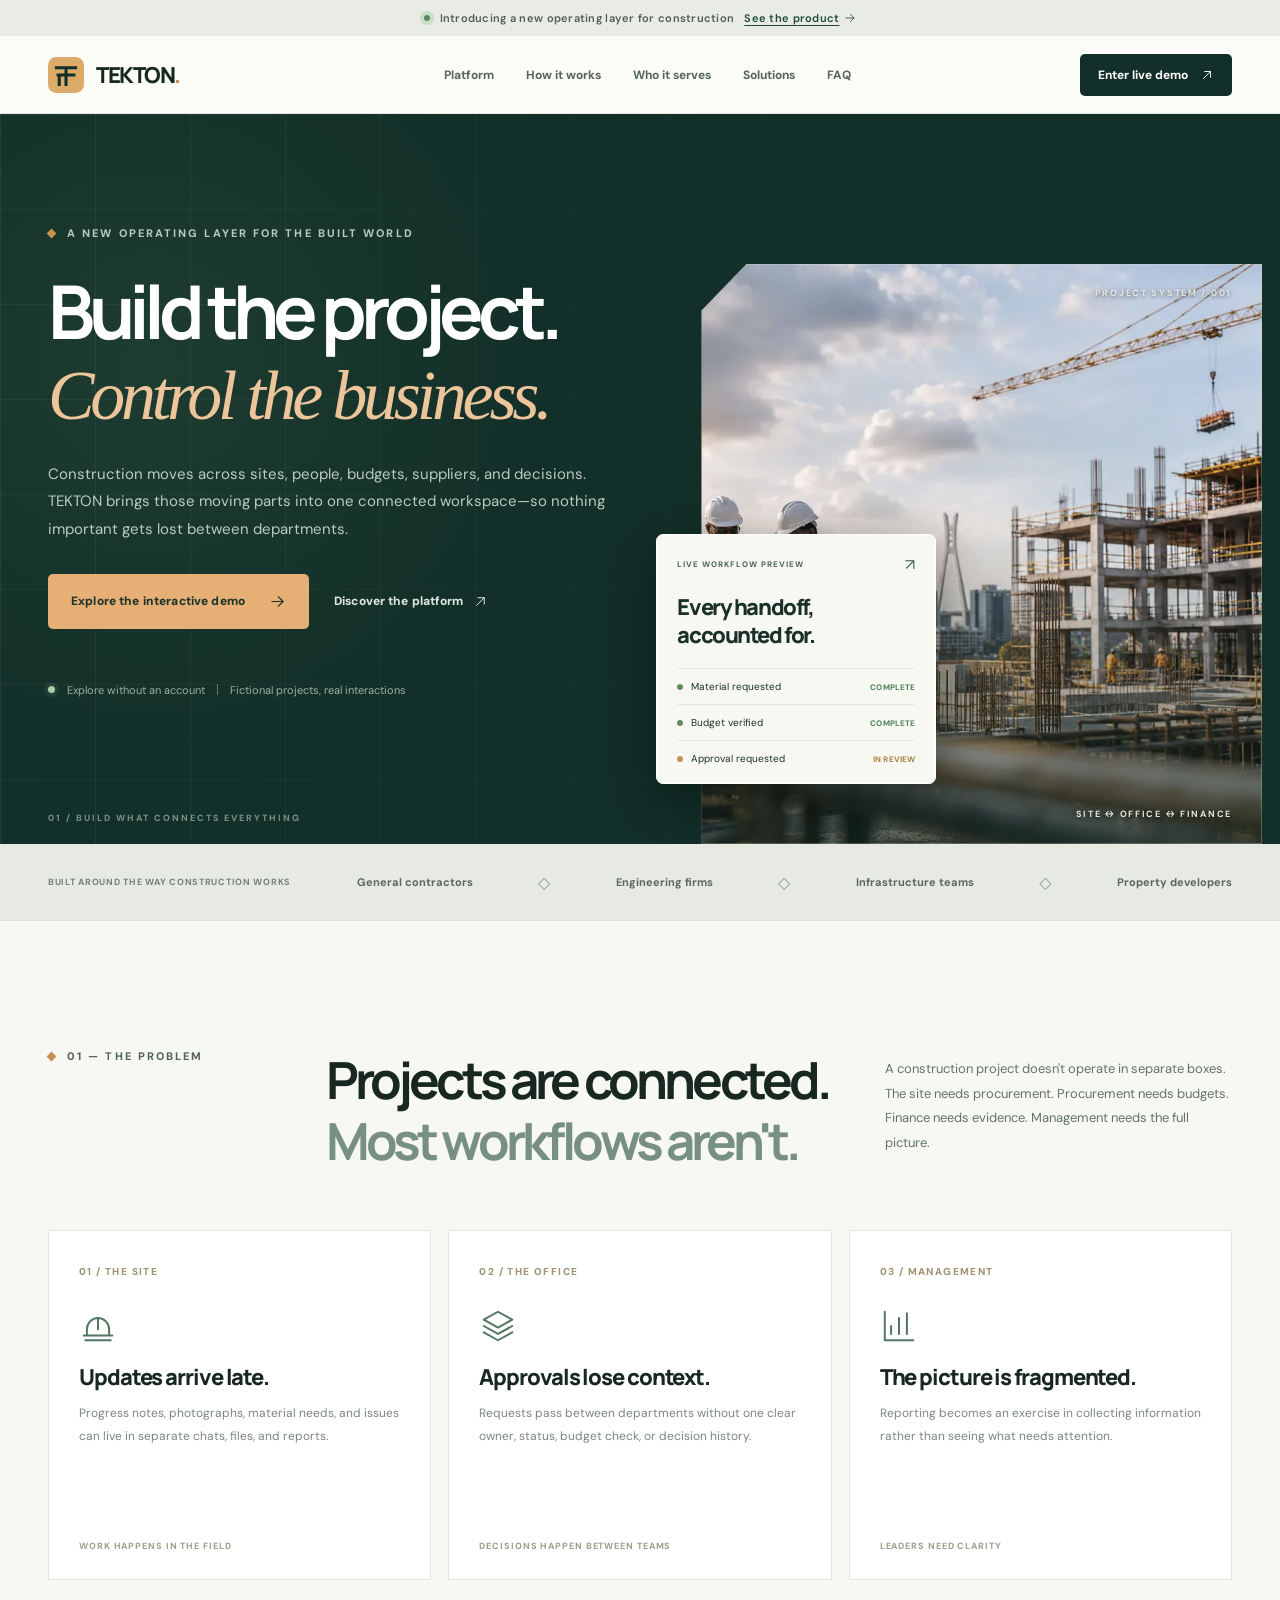
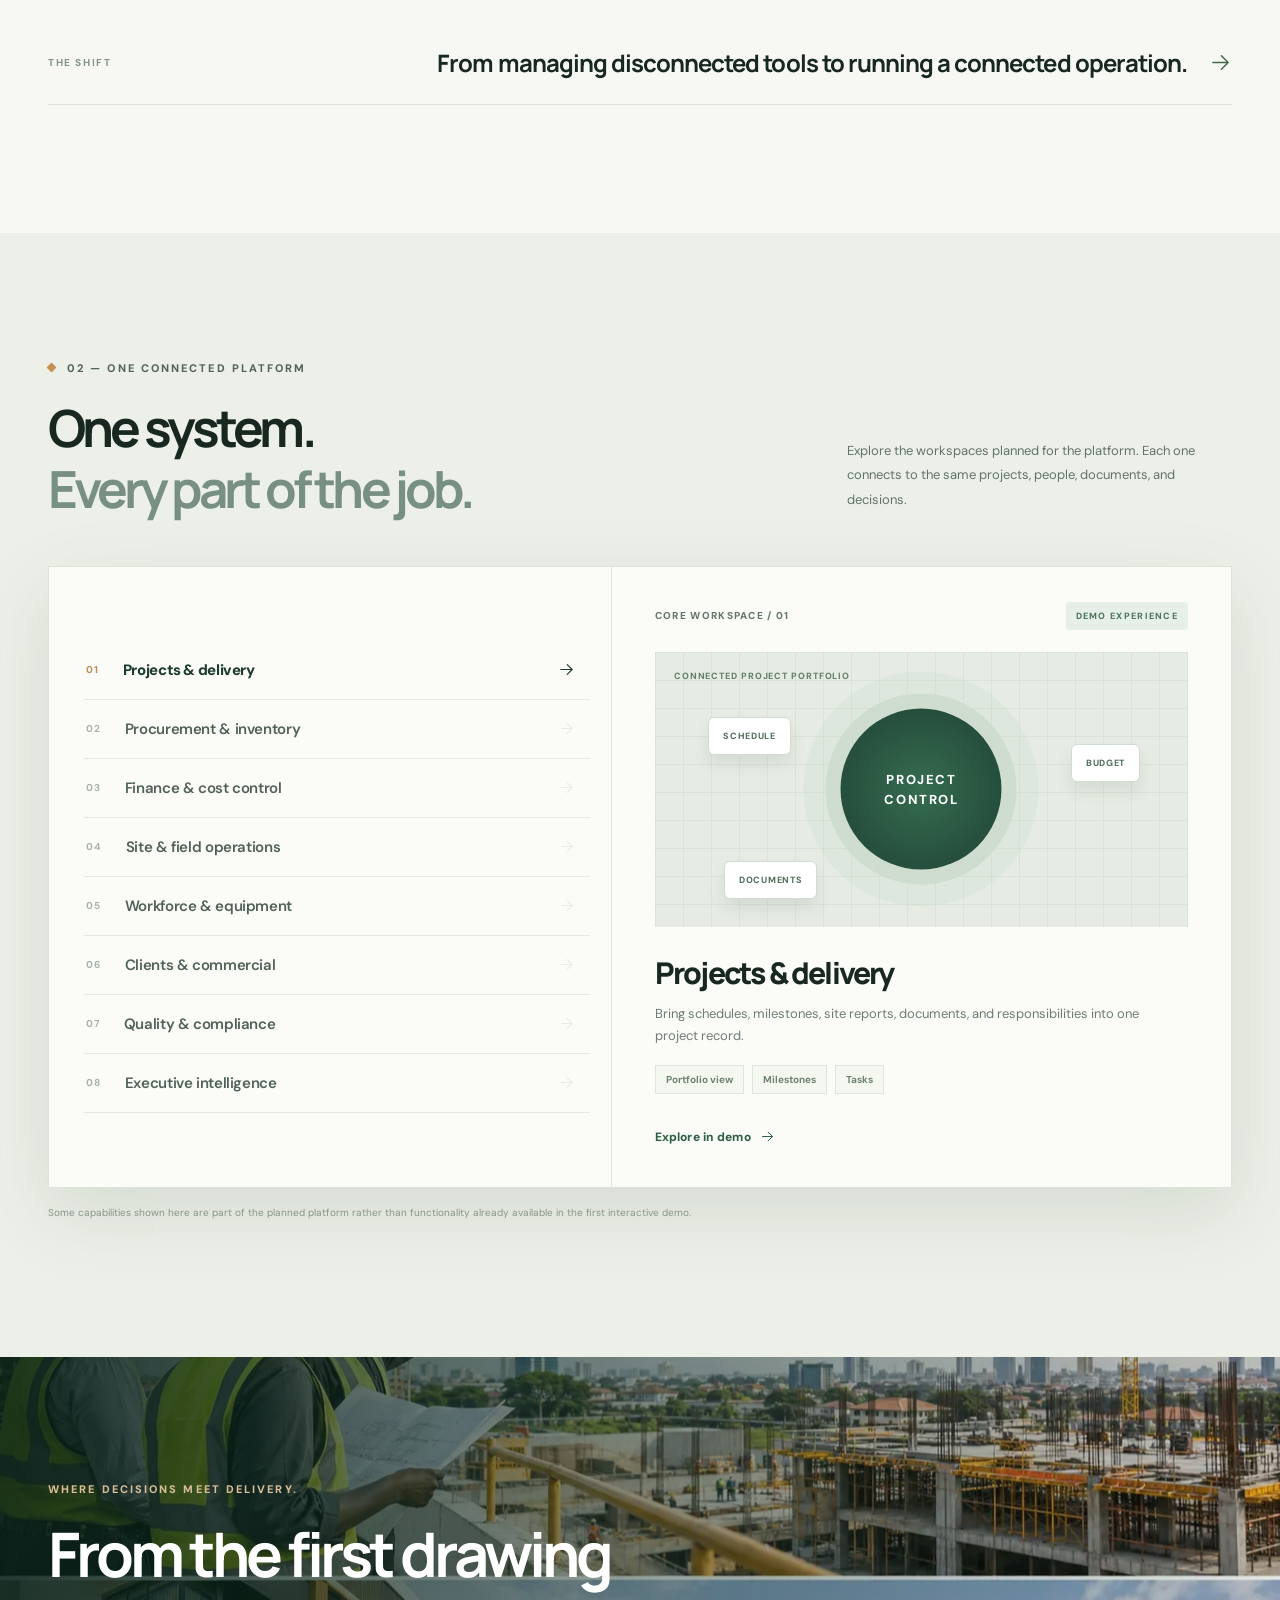
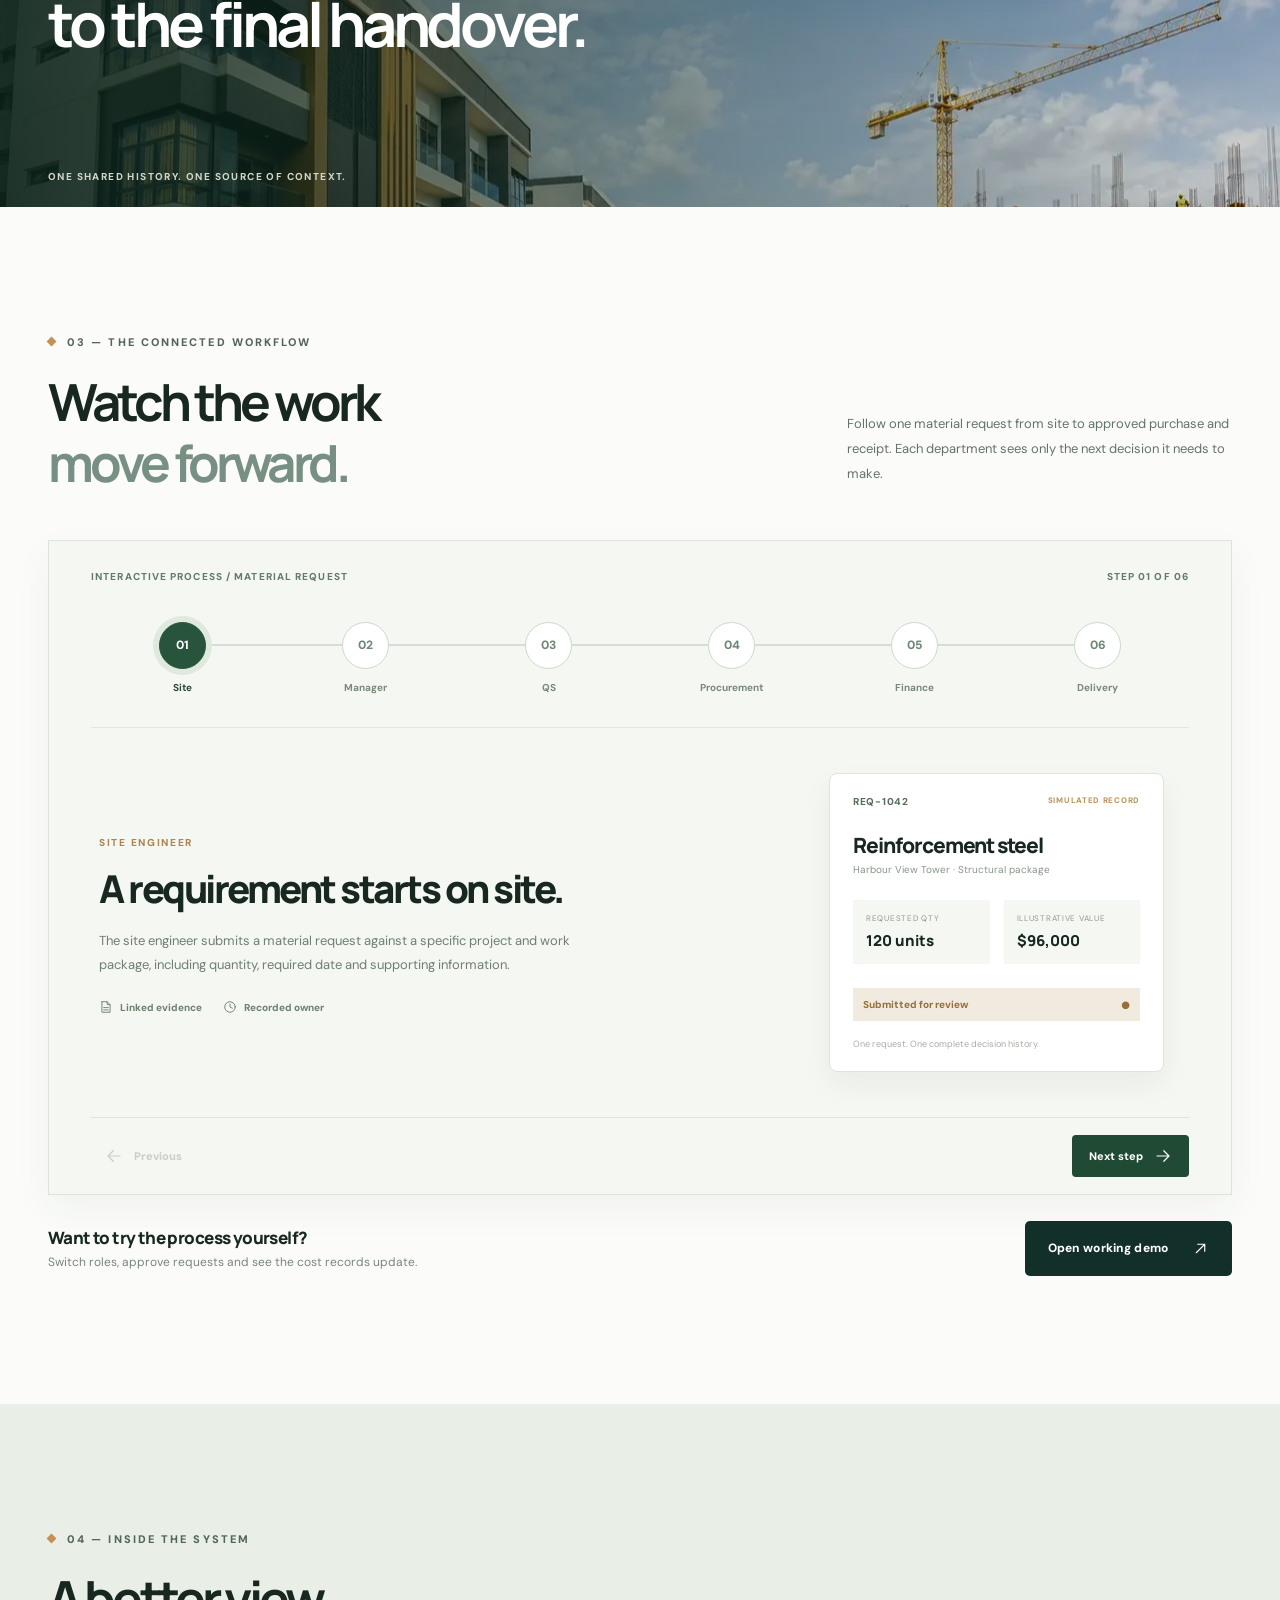
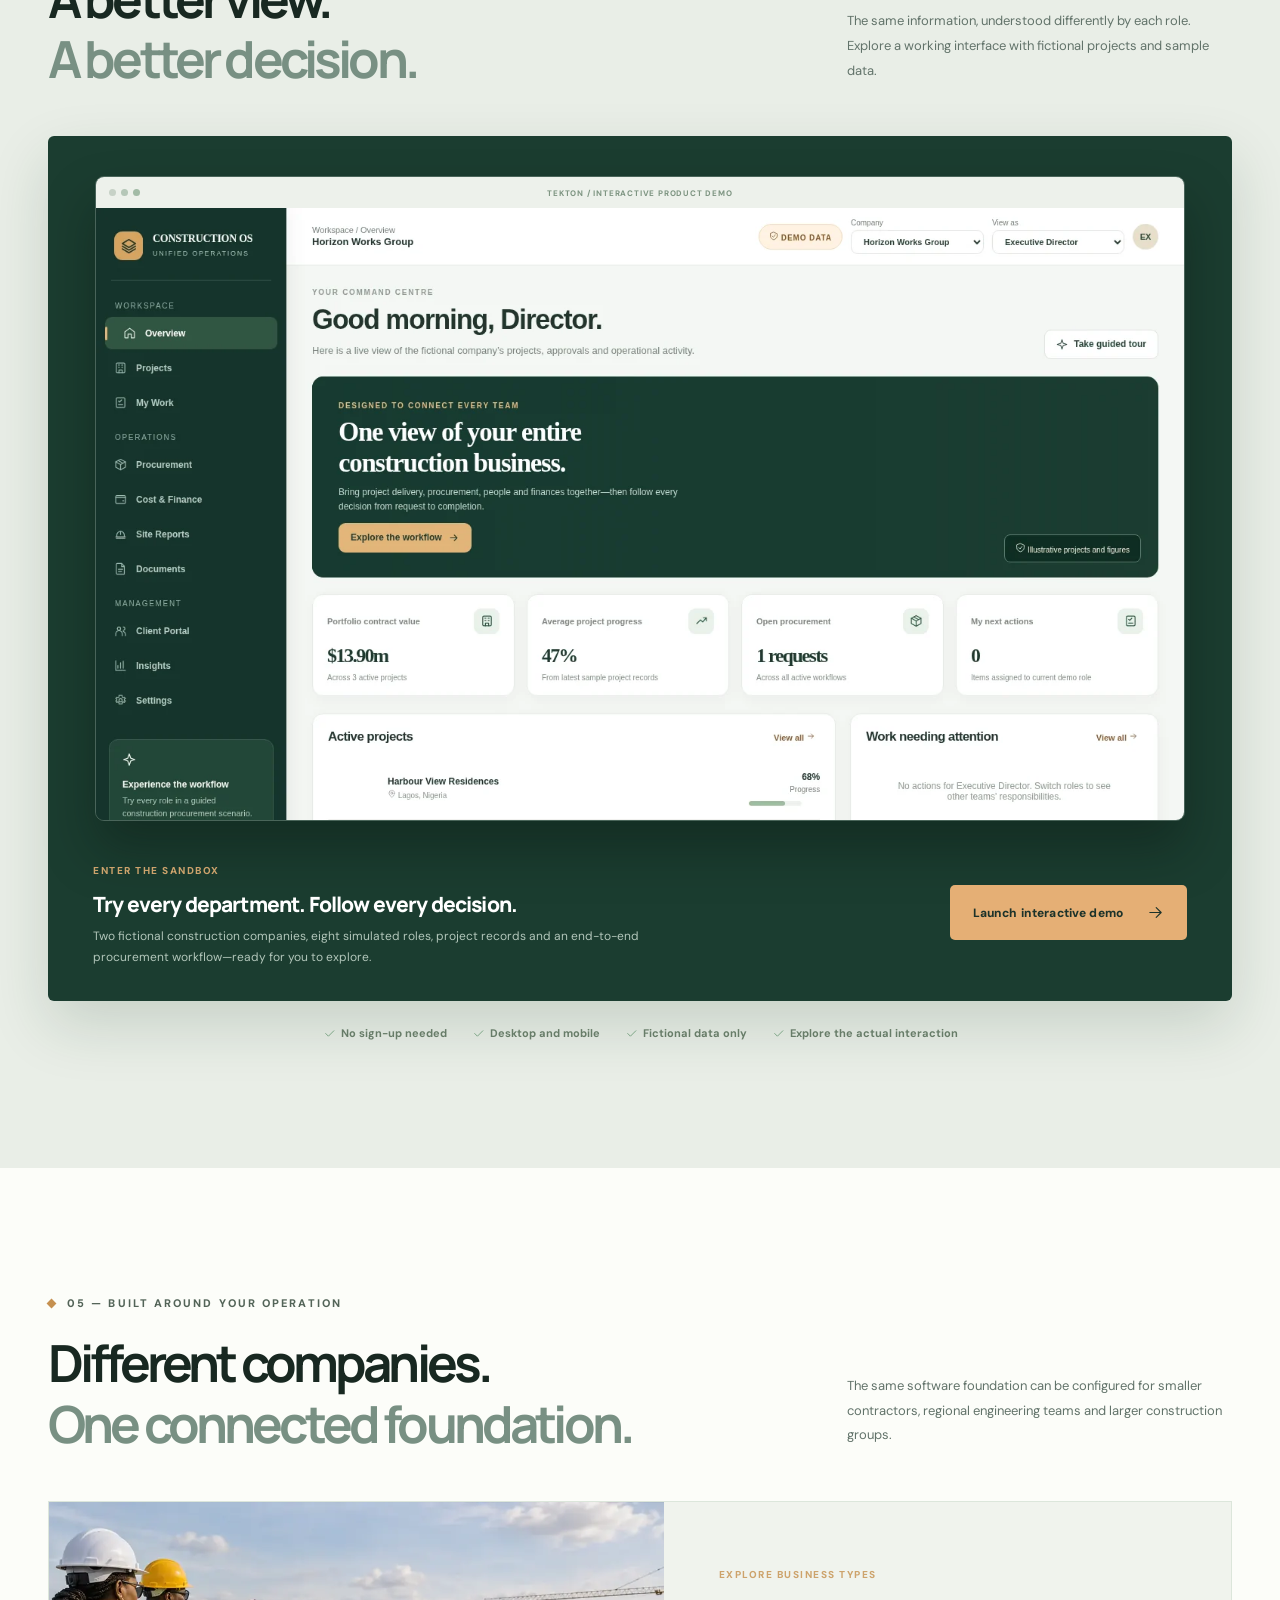
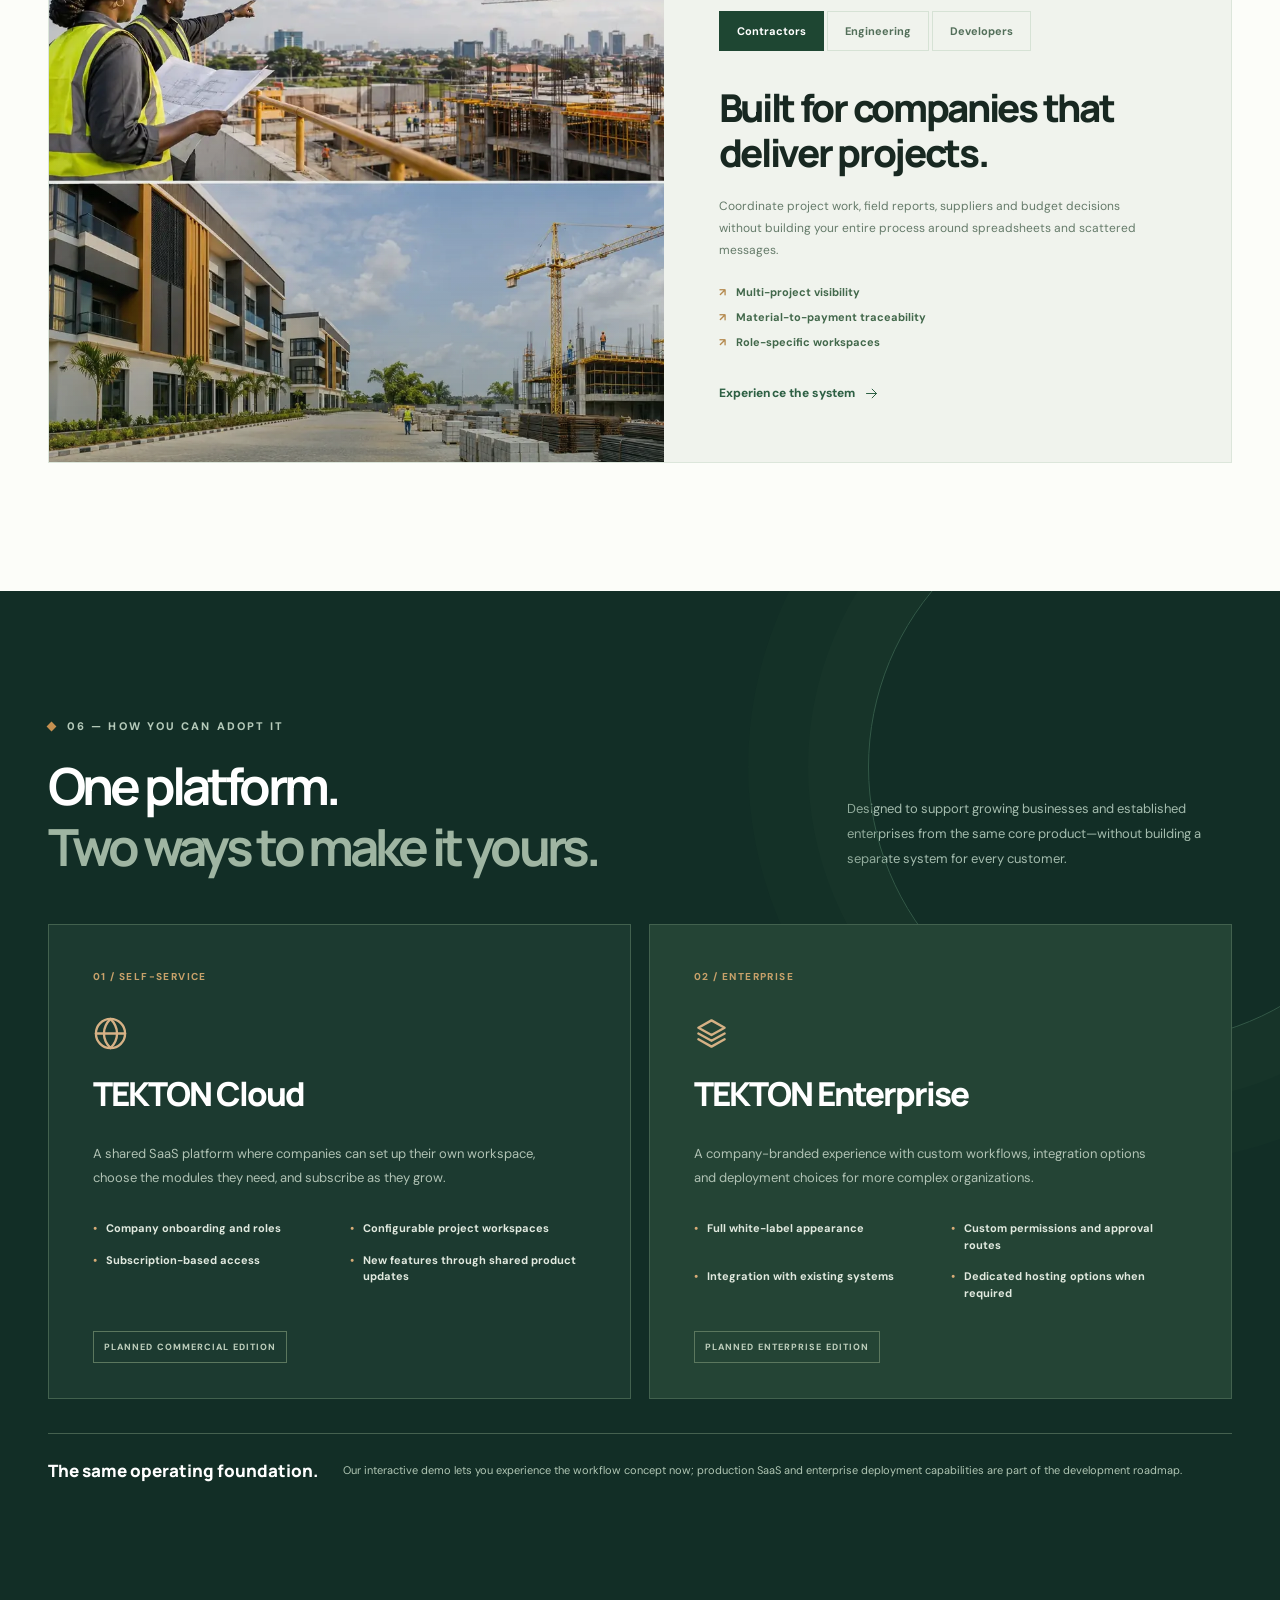
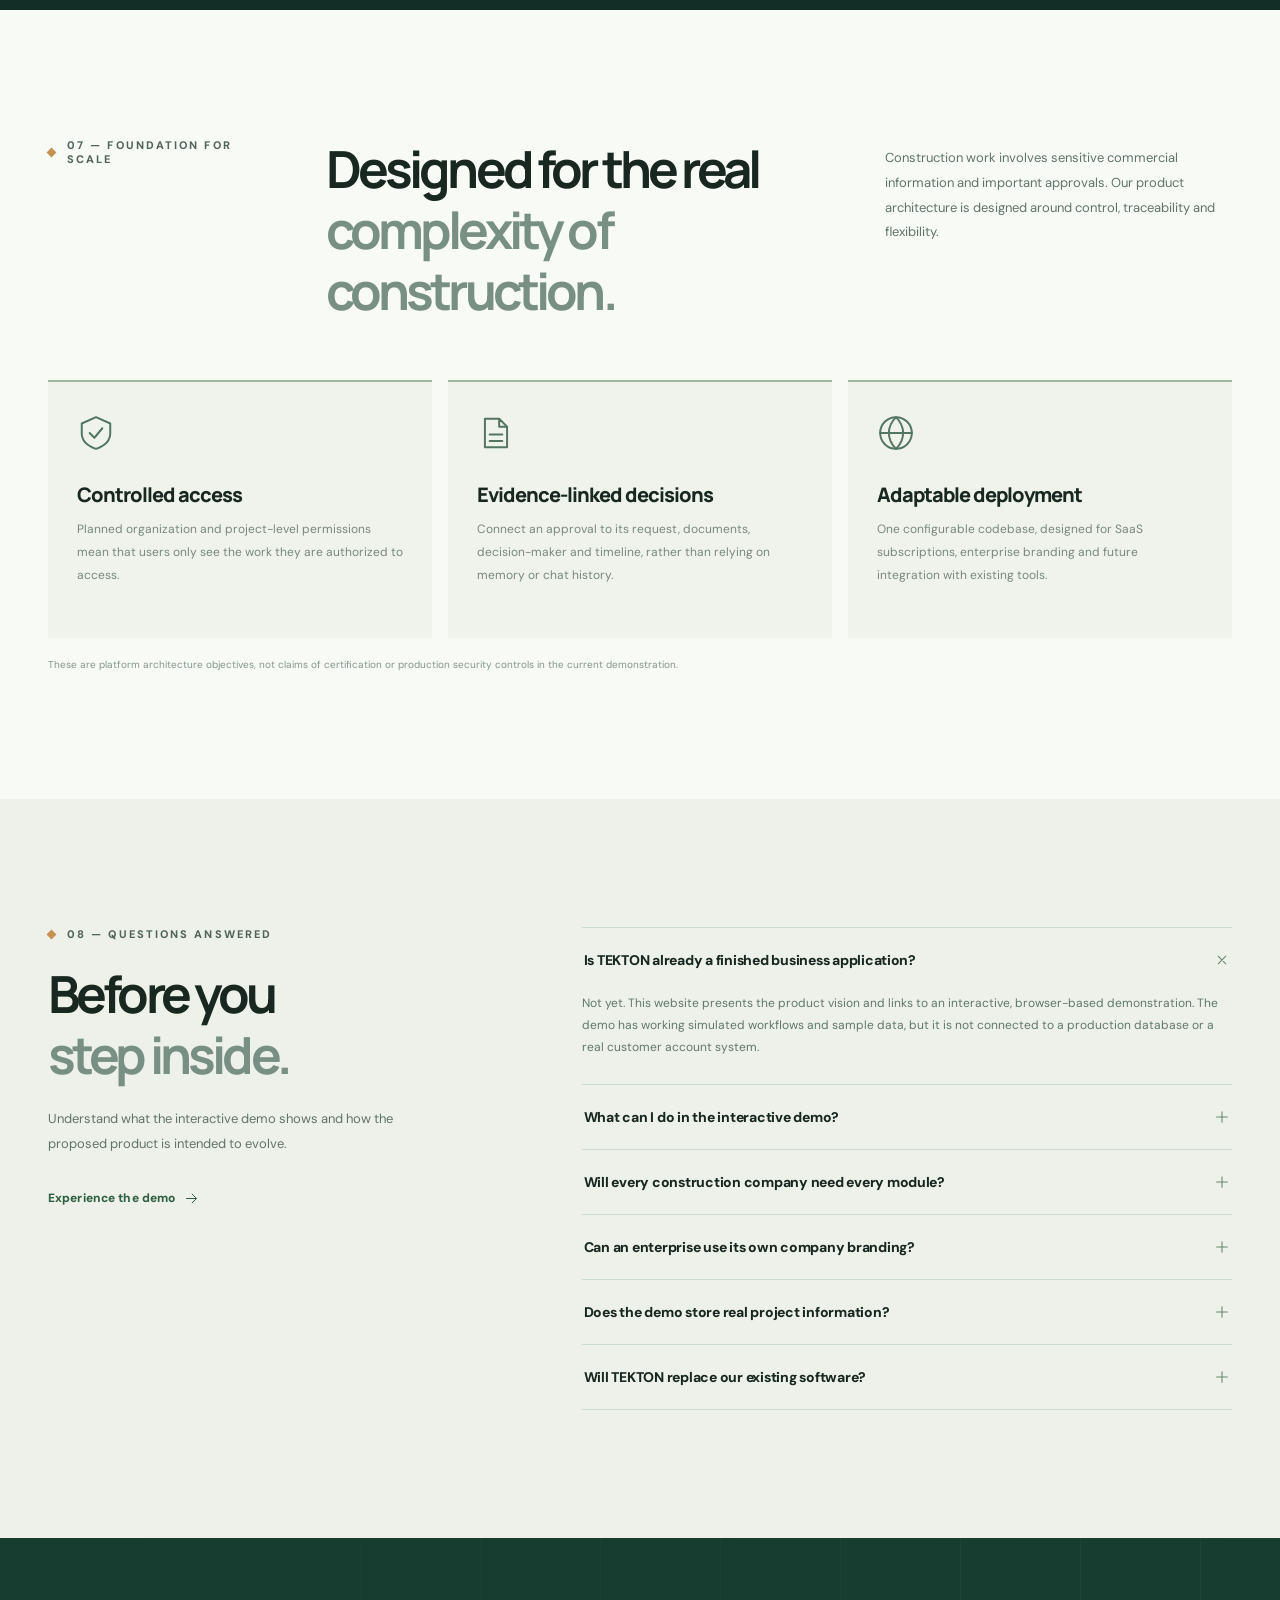
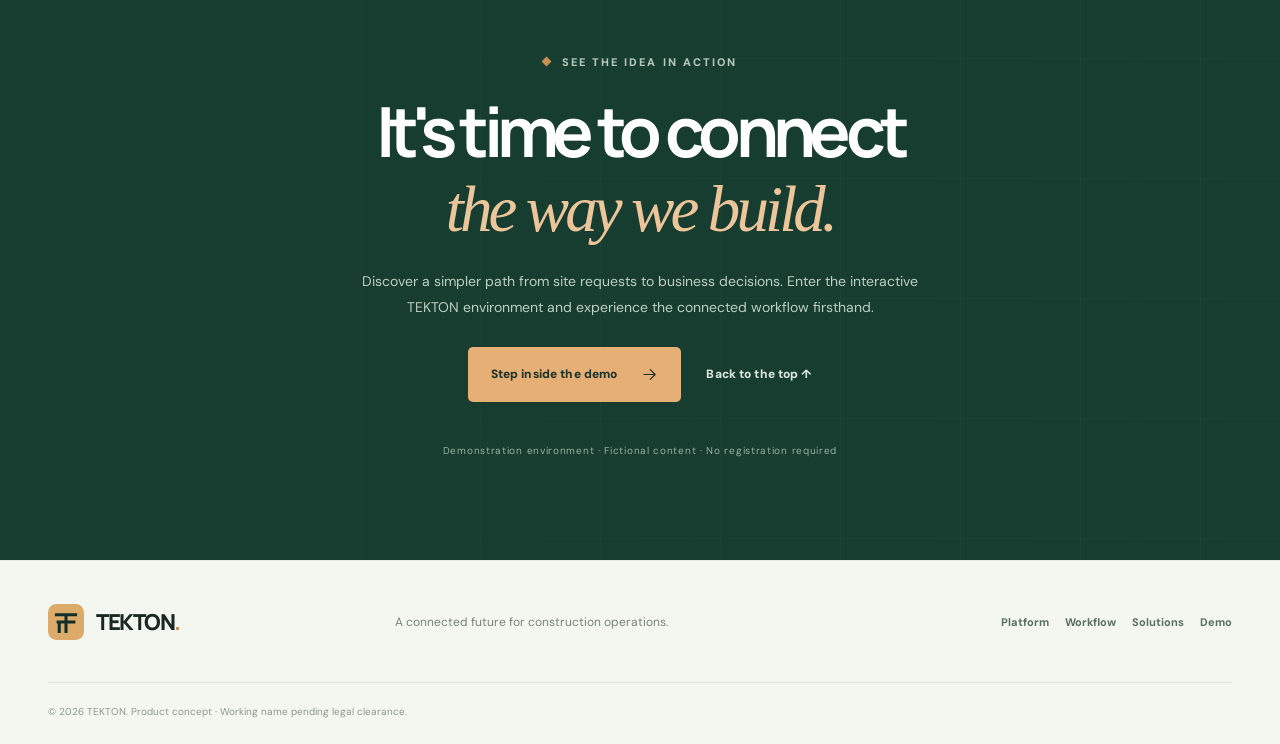
==== index.html @ 7eda44df "feat: publish TEKTON product landing page and interactive demo" ====
<!DOCTYPE html>
<html lang="en">
<head>
  <meta charset="UTF-8"/>
  <meta name="viewport" content="width=device-width, initial-scale=1"/>
  <meta name="theme-color" content="#112922"/>
  <meta name="description" content="TEKTON is a proposed construction operating system connecting projects, procurement, fieldwork and financial decisions in one shared flow. Try the interactive demonstration."/>
  <meta property="og:title" content="TEKTON — A clearer way to run construction"/>
  <meta property="og:description" content="One connected construction operating system. Explore the working interactive demo."/>
  <title>TEKTON — The Operating System for Construction</title>
  <link rel="icon" href="assets/favicon.svg" type="image/svg+xml" />
  <link rel="preconnect" href="https://fonts.googleapis.com"/>
  <link rel="preconnect" href="https://fonts.gstatic.com" crossorigin/>
  <link href="https://fonts.googleapis.com/css2?family=DM+Sans:wght@400;500;600;700&family=Manrope:wght@400;500;600;700;800&display=swap" rel="stylesheet"/>
  <link rel="stylesheet" href="styles.css"/>
</head>
<body>
  <a class="skip" href="#main">Skip to content</a>
  <svg xmlns="http://www.w3.org/2000/svg" class="svg-defs" aria-hidden="true"><defs>
    <symbol id="i-arrow" viewBox="0 0 24 24"><path d="M4 12h16m-7-7 7 7-7 7"/></symbol>
    <symbol id="i-diagonal" viewBox="0 0 24 24"><path d="M6 18 18 6M8 6h10v10"/></symbol>
    <symbol id="i-check" viewBox="0 0 24 24"><path d="m5 12 5 5L20 7"/></symbol>
    <symbol id="i-plus" viewBox="0 0 24 24"><path d="M12 4v16M4 12h16"/></symbol>
    <symbol id="i-menu" viewBox="0 0 24 24"><path d="M3 6h18M3 12h18M3 18h18"/></symbol>
    <symbol id="i-close" viewBox="0 0 24 24"><path d="m5 5 14 14M19 5 5 19"/></symbol>
    <symbol id="i-chevron" viewBox="0 0 24 24"><path d="m6 9 6 6 6-6"/></symbol>
    <symbol id="i-helmet" viewBox="0 0 24 24"><path d="M3 18h18M5 18v-4a7 7 0 0 1 14 0v4M12 7v7M4 21h16"/></symbol>
    <symbol id="i-layers" viewBox="0 0 24 24"><path d="m12 3 9 5-9 5-9-5 9-5Zm-9 9 9 5 9-5M3 16l9 5 9-5"/></symbol>
    <symbol id="i-package" viewBox="0 0 24 24"><path d="m12 2 9 5v10l-9 5-9-5V7l9-5ZM3 7l9 5 9-5M12 12v10"/></symbol>
    <symbol id="i-doc" viewBox="0 0 24 24"><path d="M5 3h9l5 5v13H5V3Zm9 0v5h5M8 13h8M8 17h8"/></symbol>
    <symbol id="i-team" viewBox="0 0 24 24"><circle cx="9" cy="8" r="3"/><path d="M3 20v-3a6 6 0 0 1 12 0v3M17 5c4 0 4 6 0 6m4 9v-3a6 6 0 0 0-4-5"/></symbol>
    <symbol id="i-chart" viewBox="0 0 24 24"><path d="M3 3v18h18M7 17v-5m5 5V7m5 10V4"/></symbol>
    <symbol id="i-shield" viewBox="0 0 24 24"><path d="m12 2 9 4v6c0 5-3 8-9 10C6 20 3 17 3 12V6l9-4Zm-4 10 3 3 5-6"/></symbol>
    <symbol id="i-globe" viewBox="0 0 24 24"><circle cx="12" cy="12" r="10"/><path d="M2 12h20M12 2c6 6 6 14 0 20M12 2c-6 6-6 14 0 20"/></symbol>
    <symbol id="i-clock" viewBox="0 0 24 24"><circle cx="12" cy="12" r="9"/><path d="M12 7v5l4 2"/></symbol>
  </defs></svg>
  <div class="site-progress" id="siteProgress" aria-hidden="true"></div>
  <div class="notice"><span class="pulse"></span> Introducing a new operating layer for construction <a href="#experience">See the product <svg class="ico"><use href="#i-arrow"/></svg></a></div>
  <header class="site-header" id="siteHeader">
    <div class="container nav-inner">
      <a class="brand" href="#top" aria-label="TEKTON home"><img src="assets/logo.svg" alt="" width="39" height="39"/><span>TEKTON<span class="brand-dot">.</span></span></a>
      <nav class="main-nav" id="mainNav" aria-label="Primary navigation">
        <a href="#platform">Platform</a><a href="#workflow">How it works</a><a href="#solutions">Who it serves</a><a href="#deploy">Solutions</a><a href="#faq">FAQ</a>
      </nav>
      <a class="nav-cta" href="demo/index.html">Enter live demo <svg class="ico"><use href="#i-diagonal"/></svg></a>
      <button class="menu-toggle" id="menuToggle" aria-expanded="false" aria-controls="mainNav" aria-label="Open menu"><svg class="ico"><use href="#i-menu"/></svg></button>
    </div>
  </header>
  <main id="main">
    <section id="top" class="hero-section">
      <div class="hero-grid" aria-hidden="true"></div>
      <div class="container hero-content">
        <div class="hero-copy reveal">
          <div class="section-kicker light"><span class="kicker-square"></span> A NEW OPERATING LAYER FOR THE BUILT WORLD</div>
          <h1>Build the project.<br/><em>Control the business.</em></h1>
          <p>Construction moves across sites, people, budgets, suppliers, and decisions. TEKTON brings those moving parts into one connected workspace—so nothing important gets lost between departments.</p>
          <div class="hero-actions"><a class="btn btn-warm" href="demo/index.html">Explore the interactive demo <svg class="ico"><use href="#i-arrow"/></svg></a><a class="subtle-link light-link" href="#platform">Discover the platform <svg class="ico"><use href="#i-diagonal"/></svg></a></div>
          <div class="hero-bottomline"><span class="small-led"></span> Explore without an account <span class="mini-divider"></span> Fictional projects, real interactions</div>
        </div>
        <div class="hero-art reveal delay-one">
          <div class="hero-photo" role="img" aria-label="Construction professionals managing a high-rise building project"></div>
          <div class="hero-coordinate top">PROJECT SYSTEM / 001</div><div class="hero-coordinate bottom">SITE ↔ OFFICE ↔ FINANCE</div>
          <div class="hero-interface"><div class="interface-top"><span class="mini-badge">LIVE WORKFLOW PREVIEW</span><span>↗</span></div><div class="interface-title">Every handoff,<br/>accounted for.</div><div class="interface-line"><span class="flow-bullet"></span><span>Material requested</span><span class="interface-state">COMPLETE</span></div><div class="interface-line"><span class="flow-bullet"></span><span>Budget verified</span><span class="interface-state">COMPLETE</span></div><div class="interface-line"><span class="flow-bullet pulse-dot"></span><span>Approval requested</span><span class="interface-state pending">IN REVIEW</span></div></div>
        </div>
      </div>
      <div class="hero-edge-label" aria-hidden="true">01 / BUILD WHAT CONNECTS EVERYTHING</div>
    </section>
    <div class="sector-bar" aria-label="Product sectors"><div class="container sector-inner"><span>Built around the way construction works</span><span>General contractors</span><span class="diamond">◇</span><span>Engineering firms</span><span class="diamond">◇</span><span>Infrastructure teams</span><span class="diamond">◇</span><span>Property developers</span></div></div>
    <section class="story-section section-space" id="why">
      <div class="container"><div class="split-heading reveal"><div class="section-kicker"><span class="kicker-square"></span> 01 — THE PROBLEM</div><h2>Projects are connected.<br/><span>Most workflows aren't.</span></h2><p>A construction project doesn't operate in separate boxes. The site needs procurement. Procurement needs budgets. Finance needs evidence. Management needs the full picture.</p></div>
        <div class="problem-grid">
          <article class="problem-card reveal"><div class="problem-num">01 / THE SITE</div><svg class="big-line-ico"><use href="#i-helmet"/></svg><h3>Updates arrive late.</h3><p>Progress notes, photographs, material needs, and issues can live in separate chats, files, and reports.</p><span>WORK HAPPENS IN THE FIELD</span></article>
          <article class="problem-card reveal delay-one"><div class="problem-num">02 / THE OFFICE</div><svg class="big-line-ico"><use href="#i-layers"/></svg><h3>Approvals lose context.</h3><p>Requests pass between departments without one clear owner, status, budget check, or decision history.</p><span>DECISIONS HAPPEN BETWEEN TEAMS</span></article>
          <article class="problem-card reveal delay-two"><div class="problem-num">03 / MANAGEMENT</div><svg class="big-line-ico"><use href="#i-chart"/></svg><h3>The picture is fragmented.</h3><p>Reporting becomes an exercise in collecting information rather than seeing what needs attention.</p><span>LEADERS NEED CLARITY</span></article>
        </div>
        <div class="statement-row reveal"><span>THE SHIFT</span><strong>From managing disconnected tools to running a connected operation.</strong><svg class="ico"><use href="#i-arrow"/></svg></div>
      </div>
    </section>
    <section class="platform-section section-space" id="platform">
      <div class="container"><div class="section-header reveal"><div><div class="section-kicker"><span class="kicker-square"></span> 02 — ONE CONNECTED PLATFORM</div><h2>One system.<br/><span>Every part of the job.</span></h2></div><p>Explore the workspaces planned for the platform. Each one connects to the same projects, people, documents, and decisions.</p></div>
      <div class="platform-browser reveal"><div class="module-menu" id="moduleMenu" role="tablist" aria-label="Platform modules">
          <button class="module-tab active" role="tab" id="tab-projects" aria-selected="true" data-module="projects"><span class="module-number">01</span><span>Projects & delivery</span><svg class="ico"><use href="#i-arrow"/></svg></button>
          <button class="module-tab" role="tab" id="tab-procurement" aria-selected="false" data-module="procurement"><span class="module-number">02</span><span>Procurement & inventory</span><svg class="ico"><use href="#i-arrow"/></svg></button>
          <button class="module-tab" role="tab" id="tab-finance" aria-selected="false" data-module="finance"><span class="module-number">03</span><span>Finance & cost control</span><svg class="ico"><use href="#i-arrow"/></svg></button>
          <button class="module-tab" role="tab" id="tab-field" aria-selected="false" data-module="field"><span class="module-number">04</span><span>Site & field operations</span><svg class="ico"><use href="#i-arrow"/></svg></button>
          <button class="module-tab" role="tab" id="tab-workforce" aria-selected="false" data-module="workforce"><span class="module-number">05</span><span>Workforce & equipment</span><svg class="ico"><use href="#i-arrow"/></svg></button>
          <button class="module-tab" role="tab" id="tab-commercial" aria-selected="false" data-module="commercial"><span class="module-number">06</span><span>Clients & commercial</span><svg class="ico"><use href="#i-arrow"/></svg></button>
          <button class="module-tab" role="tab" id="tab-quality" aria-selected="false" data-module="quality"><span class="module-number">07</span><span>Quality & compliance</span><svg class="ico"><use href="#i-arrow"/></svg></button>
          <button class="module-tab" role="tab" id="tab-intelligence" aria-selected="false" data-module="intelligence"><span class="module-number">08</span><span>Executive intelligence</span><svg class="ico"><use href="#i-arrow"/></svg></button>
        </div><div class="module-detail" id="moduleDetail" role="tabpanel" aria-labelledby="tab-projects" tabindex="0"><div class="module-detail-top"><span class="detail-label">CORE WORKSPACE / 01</span><span class="stage-pill">DEMO EXPERIENCE</span></div><div class="detail-visual"><div class="visual-grid"></div><div class="visual-graphic"><span class="graphic-legend">CONNECTED PROJECT PORTFOLIO</span><div class="graphic-circle circle-one"><div class="circle-inner">PROJECT<br/>CONTROL</div></div><div class="graphic-node node-a">SCHEDULE</div><div class="graphic-node node-b">BUDGET</div><div class="graphic-node node-c">DOCUMENTS</div></div></div><h3 id="moduleTitle">Projects & delivery</h3><p id="moduleDescription">Bring schedules, milestones, site reports, documents, and responsibilities into one project record.</p><div id="moduleTags" class="detail-tags"><span>Portfolio view</span><span>Milestones</span><span>Tasks</span></div><a class="subtle-link" id="moduleCTA" href="demo/index.html">Explore in demo <svg class="ico"><use href="#i-arrow"/></svg></a></div></div>
        <p class="platform-footnote">Some capabilities shown here are part of the planned platform rather than functionality already available in the first interactive demo.</p>
      </div>
    </section>
    <section class="fullbleed-photo reveal" aria-label="Construction operations context"><div class="photo-overlay container"><div class="photo-label">WHERE DECISIONS MEET DELIVERY.</div><h2>From the first drawing<br/>to the final handover.</h2><div class="photo-bottom">ONE SHARED HISTORY. ONE SOURCE OF CONTEXT.</div></div></section>
    <section class="workflow-section section-space" id="workflow"><div class="container"><div class="section-header reveal"><div><div class="section-kicker"><span class="kicker-square"></span> 03 — THE CONNECTED WORKFLOW</div><h2>Watch the work<br/><span>move forward.</span></h2></div><p>Follow one material request from site to approved purchase and receipt. Each department sees only the next decision it needs to make.</p></div>
      <div class="workflow-shell reveal"><div class="workflow-caption"><span>INTERACTIVE PROCESS / MATERIAL REQUEST</span><span id="workflowCounter">STEP 01 OF 06</span></div><div class="workflow-steps" id="workflowSteps"><button class="step-dot current" data-step="0" aria-current="step"><span>01</span><small>Site</small></button><button class="step-dot" data-step="1"><span>02</span><small>Manager</small></button><button class="step-dot" data-step="2"><span>03</span><small>QS</small></button><button class="step-dot" data-step="3"><span>04</span><small>Procurement</small></button><button class="step-dot" data-step="4"><span>05</span><small>Finance</small></button><button class="step-dot" data-step="5"><span>06</span><small>Delivery</small></button></div>
      <div class="workflow-main"><div class="workflow-info"><span id="workflowRole" class="workflow-role">SITE ENGINEER</span><h3 id="workflowTitle">A requirement starts on site.</h3><p id="workflowCopy">The site engineer submits a material request against a specific project and work package, including quantity, required date and supporting information.</p><div id="workflowMeta" class="workflow-metadata"><span><svg class="ico"><use href="#i-doc"/></svg> Linked evidence</span><span><svg class="ico"><use href="#i-clock"/></svg> Recorded owner</span></div></div><div class="workflow-card"><div class="workflow-card-head"><span>REQ-1042</span><span class="workflow-live">SIMULATED RECORD</span></div><div class="workflow-card-title">Reinforcement steel</div><div class="workflow-card-sub">Harbour View Tower · Structural package</div><div class="wf-value-grid"><div><small>REQUESTED QTY</small><b>120 units</b></div><div><small>ILLUSTRATIVE VALUE</small><b>$96,000</b></div></div><div class="workflow-card-state"><span id="workflowStatus">Submitted for review</span><span>●</span></div><div class="workflow-card-foot">One request. One complete decision history.</div></div></div><div class="workflow-controls"><button id="workflowPrev" class="workflow-control" disabled><svg class="ico reverse"><use href="#i-arrow"/></svg> Previous</button><button id="workflowNext" class="workflow-control solid">Next step <svg class="ico"><use href="#i-arrow"/></svg></button></div></div>
      <div class="workflow-bottom reveal"><div><strong>Want to try the process yourself?</strong><span>Switch roles, approve requests and see the cost records update.</span></div><a class="btn btn-dark" href="demo/index.html">Open working demo <svg class="ico"><use href="#i-diagonal"/></svg></a></div>
    </div></section>
    <section class="experience-section section-space" id="experience"><div class="container"><div class="section-header reveal"><div><div class="section-kicker"><span class="kicker-square"></span> 04 — INSIDE THE SYSTEM</div><h2>A better view.<br/><span>A better decision.</span></h2></div><p>The same information, understood differently by each role. Explore a working interface with fictional projects and sample data.</p></div><div class="experience-frame reveal"><div class="frame-window"><div class="frame-chrome"><span></span><span></span><span></span><div class="chrome-domain">TEKTON / INTERACTIVE PRODUCT DEMO</div></div><a href="demo/index.html" aria-label="Open full-screen interactive product demo"><img src="assets/product-dashboard.webp" alt="Preview of the TEKTON demo dashboard with project metrics and operational panels" loading="lazy"/></a></div><div class="experience-note"><div><span class="eyebrow-mini">ENTER THE SANDBOX</span><strong>Try every department. Follow every decision.</strong><p>Two fictional construction companies, eight simulated roles, project records and an end-to-end procurement workflow—ready for you to explore.</p></div><a class="btn btn-warm" href="demo/index.html">Launch interactive demo <svg class="ico"><use href="#i-arrow"/></svg></a></div></div><div class="experience-chips"><span><svg class="ico"><use href="#i-check"/></svg> No sign-up needed</span><span><svg class="ico"><use href="#i-check"/></svg> Desktop and mobile</span><span><svg class="ico"><use href="#i-check"/></svg> Fictional data only</span><span><svg class="ico"><use href="#i-check"/></svg> Explore the actual interaction</span></div></div></section>
    <section class="audience-section section-space" id="solutions"><div class="container"><div class="section-header reveal"><div><div class="section-kicker"><span class="kicker-square"></span> 05 — BUILT AROUND YOUR OPERATION</div><h2>Different companies.<br/><span>One connected foundation.</span></h2></div><p>The same software foundation can be configured for smaller contractors, regional engineering teams and larger construction groups.</p></div><div class="audience-shell reveal"><div class="audience-image"></div><div class="audience-panel"><span class="eyebrow-mini">EXPLORE BUSINESS TYPES</span><div class="audience-buttons" id="audienceButtons" role="tablist" aria-label="Construction business types"><button class="audience-button selected" role="tab" aria-selected="true" data-audience="contractor">Contractors</button><button class="audience-button" role="tab" aria-selected="false" data-audience="engineering">Engineering</button><button class="audience-button" role="tab" aria-selected="false" data-audience="developer">Developers</button></div><h3 id="audienceTitle">Built for companies that deliver projects.</h3><p id="audienceCopy">Coordinate project work, field reports, suppliers and budget decisions without building your entire process around spreadsheets and scattered messages.</p><div id="audiencePoints" class="audience-points"><span>Multi-project visibility</span><span>Material-to-payment traceability</span><span>Role-specific workspaces</span></div><a href="demo/index.html" class="subtle-link">Experience the system <svg class="ico"><use href="#i-arrow"/></svg></a></div></div></div></section>
    <section class="deploy-section section-space" id="deploy"><div class="container"><div class="section-header light-head reveal"><div><div class="section-kicker light"><span class="kicker-square"></span> 06 — HOW YOU CAN ADOPT IT</div><h2>One platform.<br/><span>Two ways to make it yours.</span></h2></div><p>Designed to support growing businesses and established enterprises from the same core product—without building a separate system for every customer.</p></div><div class="deploy-grid"><article class="deploy-card reveal"><div class="deploy-number">01 / SELF-SERVICE</div><svg class="deploy-icon"><use href="#i-globe"/></svg><h3>TEKTON Cloud</h3><p>A shared SaaS platform where companies can set up their own workspace, choose the modules they need, and subscribe as they grow.</p><ul><li>Company onboarding and roles</li><li>Configurable project workspaces</li><li>Subscription-based access</li><li>New features through shared product updates</li></ul><span class="coming-tag">PLANNED COMMERCIAL EDITION</span></article><article class="deploy-card reveal delay-one"><div class="deploy-number">02 / ENTERPRISE</div><svg class="deploy-icon"><use href="#i-layers"/></svg><h3>TEKTON Enterprise</h3><p>A company-branded experience with custom workflows, integration options and deployment choices for more complex organizations.</p><ul><li>Full white-label appearance</li><li>Custom permissions and approval routes</li><li>Integration with existing systems</li><li>Dedicated hosting options when required</li></ul><span class="coming-tag">PLANNED ENTERPRISE EDITION</span></article></div><div class="deploy-note reveal"><strong>The same operating foundation.</strong><span>Our interactive demo lets you experience the workflow concept now; production SaaS and enterprise deployment capabilities are part of the development roadmap.</span></div></div></section>
    <section class="foundation-section section-space"><div class="container"><div class="split-heading reveal"><div class="section-kicker"><span class="kicker-square"></span> 07 — FOUNDATION FOR SCALE</div><h2>Designed for the real<br/><span>complexity of construction.</span></h2><p>Construction work involves sensitive commercial information and important approvals. Our product architecture is designed around control, traceability and flexibility.</p></div><div class="foundation-grid"><article class="foundation-card reveal"><svg class="big-line-ico"><use href="#i-shield"/></svg><h3>Controlled access</h3><p>Planned organization and project-level permissions mean that users only see the work they are authorized to access.</p></article><article class="foundation-card reveal delay-one"><svg class="big-line-ico"><use href="#i-doc"/></svg><h3>Evidence-linked decisions</h3><p>Connect an approval to its request, documents, decision-maker and timeline, rather than relying on memory or chat history.</p></article><article class="foundation-card reveal delay-two"><svg class="big-line-ico"><use href="#i-globe"/></svg><h3>Adaptable deployment</h3><p>One configurable codebase, designed for SaaS subscriptions, enterprise branding and future integration with existing tools.</p></article></div><p class="foundation-caveat">These are platform architecture objectives, not claims of certification or production security controls in the current demonstration.</p></div></section>
    <section class="faq-section section-space" id="faq"><div class="container faq-layout"><div class="faq-intro reveal"><div class="section-kicker"><span class="kicker-square"></span> 08 — QUESTIONS ANSWERED</div><h2>Before you<br/><span>step inside.</span></h2><p>Understand what the interactive demo shows and how the proposed product is intended to evolve.</p><a href="demo/index.html" class="subtle-link">Experience the demo <svg class="ico"><use href="#i-arrow"/></svg></a></div><div class="faq-list" id="faqList"><details class="faq-item" open><summary>Is TEKTON already a finished business application?<svg class="ico"><use href="#i-plus"/></svg></summary><p>Not yet. This website presents the product vision and links to an interactive, browser-based demonstration. The demo has working simulated workflows and sample data, but it is not connected to a production database or a real customer account system.</p></details><details class="faq-item"><summary>What can I do in the interactive demo?<svg class="ico"><use href="#i-plus"/></svg></summary><p>Explore executive dashboards, projects, procurement, costs, site reports, documents, client views and insights. Switch between eight simulated roles and move a material request through its departments. Actions affect demo data in your browser.</p></details><details class="faq-item"><summary>Will every construction company need every module?<svg class="ico"><use href="#i-plus"/></svg></summary><p>No. The architecture is modular. Smaller teams can focus on the essentials while more complex companies can configure additional operational modules, workflows and permissions.</p></details><details class="faq-item"><summary>Can an enterprise use its own company branding?<svg class="ico"><use href="#i-plus"/></svg></summary><p>That is part of the planned enterprise edition. The design supports customizable logos, colours, domains, departments and approval rules, with separate hosting options where appropriate.</p></details><details class="faq-item"><summary>Does the demo store real project information?<svg class="ico"><use href="#i-plus"/></svg></summary><p>No. The experience uses fictional sample companies and projects. Demo changes are stored locally in your browser and are not an authorized environment for client documents or sensitive financial information.</p></details><details class="faq-item"><summary>Will TEKTON replace our existing software?<svg class="ico"><use href="#i-plus"/></svg></summary><p>Not necessarily. The product is designed to make construction workflows more connected and to integrate with existing systems where that delivers more value than replacing them.</p></details></div></div></section>
    <section class="final-cta" id="final-cta"><div class="final-grid" aria-hidden="true"></div><div class="container final-content reveal"><div class="section-kicker light"><span class="kicker-square"></span> SEE THE IDEA IN ACTION</div><h2>It's time to connect<br/><em>the way we build.</em></h2><p>Discover a simpler path from site requests to business decisions. Enter the interactive TEKTON environment and experience the connected workflow firsthand.</p><div class="final-actions"><a class="btn btn-warm" href="demo/index.html">Step inside the demo <svg class="ico"><use href="#i-arrow"/></svg></a><a class="subtle-link light-link" href="#top">Back to the top ↑</a></div><span class="footer-note">Demonstration environment · Fictional content · No registration required</span></div></section>
  </main>
  <footer class="footer"><div class="container footer-layout"><a href="#top" class="brand"><img src="assets/logo.svg" alt="" width="39" height="39"/><span>TEKTON<span class="brand-dot">.</span></span></a><p>A connected future for construction operations.</p><div class="footer-links"><a href="#platform">Platform</a><a href="#workflow">Workflow</a><a href="#deploy">Solutions</a><a href="demo/index.html">Demo</a></div><div class="footer-small">© <span id="year">2026</span> TEKTON. Product concept · Working name pending legal clearance.</div></div></footer>
  <script src="main.js" defer></script>
</body>
</html>
---- styles.css ----
:root{--pine:#132f29;--pine2:#193d32;--deep:#0e211d;--ink:#182821;--muted:#667268;--paper:#f7f8f4;--cream:#efefe8;--line:#dfe3db;--gold:#e5af75;--accent:#cb8e52;--white:#fff;--radius:14px;--sans:'DM Sans',system-ui,sans-serif;--display:Manrope,'DM Sans',system-ui,sans-serif}*{box-sizing:border-box}html{scroll-behavior:smooth;scroll-padding-top:90px}body{margin:0;background:var(--paper);color:var(--ink);font-family:var(--sans);-webkit-font-smoothing:antialiased}button,input,select{font:inherit}button{cursor:pointer}a{color:inherit;text-decoration:none}svg{fill:none;stroke:currentColor;stroke-width:1.6;stroke-linecap:round;stroke-linejoin:round}img{max-width:100%;display:block}::selection{background:#e5b983;color:#162f29}.svg-defs{position:absolute;height:0;width:0;overflow:hidden}.ico{width:18px;height:18px;flex-shrink:0}.skip{position:absolute;top:-50px;left:16px;z-index:200;background:var(--gold);padding:9px}.skip:focus{top:12px}:focus-visible{outline:3px solid #b78547;outline-offset:4px}.site-progress{height:3px;background:var(--gold);position:fixed;top:0;left:0;z-index:99;transform-origin:left;transform:scaleX(0);width:100%;pointer-events:none}.container{max-width:1410px;width:calc(100% - 96px);margin-inline:auto}.section-space{padding:128px 0}.notice{min-height:36px;padding:8px 20px;display:flex;align-items:center;justify-content:center;gap:10px;background:#e8ece4;color:#4e5f53;font-size:11px;letter-spacing:.025em;font-weight:600}.notice a{display:inline-flex;align-items:center;gap:5px;color:#1f4935;text-decoration:underline;text-underline-offset:3px}.notice .ico{width:12px;height:12px}.pulse{width:6px;height:6px;background:#548960;border-radius:100%;box-shadow:0 0 0 4px #c9ddc8}.site-header{height:78px;position:sticky;top:0;z-index:70;background:rgba(251,251,248,.94);border-bottom:1px solid #e4e6df;backdrop-filter:blur(18px)}.nav-inner{height:100%;display:flex;align-items:center;justify-content:space-between;gap:24px}.brand{display:inline-flex;align-items:center;gap:12px;font-family:var(--display);font-size:22px;letter-spacing:-.065em;font-weight:800;white-space:nowrap}.brand img{width:36px;height:36px}.brand-dot{color:var(--accent)}.main-nav{display:flex;gap:32px;align-items:center;margin-left:35px}.main-nav a{font-weight:700;color:#56655a;font-size:12px;transition:color .2s}.main-nav a:hover{color:#1b4736}.nav-cta{display:inline-flex;align-items:center;gap:12px;padding:13px 18px;background:var(--pine);color:#fff;font-size:12px;font-weight:700;border-radius:5px;transition:background .2s,transform .2s;white-space:nowrap}.nav-cta .ico{width:14px;height:14px}.nav-cta:hover{background:#295d44;transform:translateY(-1px)}.menu-toggle{display:none;border:0;background:transparent;color:var(--pine);padding:8px}.hero-section{position:relative;background:var(--pine);color:#fff;overflow:hidden;min-height:730px}.hero-grid,.final-grid{position:absolute;inset:0;pointer-events:none;background-image:linear-gradient(to right,rgba(217,233,214,.075) 1px,transparent 1px),linear-gradient(to bottom,rgba(217,233,214,.055) 1px,transparent 1px);background-size:95px 95px;mask-image:linear-gradient(to right,black,transparent 83%)}.hero-section:before{content:'';position:absolute;top:-150px;left:-250px;width:800px;height:800px;background:radial-gradient(circle,#33563e55,transparent 68%);pointer-events:none}.hero-content{min-height:730px;display:grid;grid-template-columns:minmax(0,1.05fr) minmax(0,.95fr);align-items:center;gap:25px;position:relative;z-index:2}.hero-copy{padding:60px 0 95px;position:relative;z-index:4}.section-kicker{display:flex;align-items:center;gap:12px;color:#536458;font-size:11px;letter-spacing:.19em;text-transform:uppercase;font-weight:800}.section-kicker.light{color:#b6c9bb}.kicker-square{height:7px;width:7px;background:#c59050;transform:rotate(45deg);flex-shrink:0}.hero-copy h1,.final-content h2{font-family:var(--display);font-weight:700;font-size:clamp(58px,5.8vw,95px);letter-spacing:-.082em;line-height:1.08;margin:31px 0 27px}.hero-copy h1 em,.final-content h2 em{font-family:Georgia,'Times New Roman',serif;font-weight:400;font-size:.94em;letter-spacing:-.06em;color:#edc59b}.hero-copy>p{font-size:15px;line-height:1.85;color:#bbcbc0;max-width:570px;margin:0 0 30px}.hero-actions,.final-actions{display:flex;align-items:center;flex-wrap:wrap;gap:25px}.btn{border:0;border-radius:5px;display:inline-flex;align-items:center;justify-content:space-between;gap:24px;padding:18px 23px;min-height:55px;font-size:12px;font-weight:800;letter-spacing:.012em;transition:transform .23s,background .23s,box-shadow .23s}.btn:hover{transform:translateY(-3px);box-shadow:0 8px 25px #060d0922}.btn .ico{width:17px;height:17px}.btn-warm{background:var(--gold);color:#1d332a}.btn-warm:hover{background:#f2c698}.btn-dark{background:var(--pine);color:#fff}.subtle-link{display:inline-flex;align-items:center;gap:9px;font-size:12px;font-weight:800;color:#2e6044;letter-spacing:.01em;transition:gap .2s}.subtle-link:hover{gap:15px}.subtle-link .ico{width:15px;height:15px}.light-link{color:#dbe6df}.hero-bottomline{display:flex;align-items:center;gap:12px;font-size:11px;color:#9eafa4;margin-top:54px}.small-led{width:7px;height:7px;border-radius:50%;background:#a6cfa4;box-shadow:0 0 0 4px #97bbac19}.mini-divider{height:11px;width:1px;background:#657a6c}.hero-art{height:600px;position:relative;align-self:end;margin-left:20px}.hero-photo{position:absolute;inset:20px -30px 0 0;background:linear-gradient(0deg,#112d26a3,transparent 53%),url('assets/site-construction.webp') center center/cover;clip-path:polygon(8% 0,100% 0,100% 100%,0% 100%,0% 8%);filter:saturate(.82)}.hero-photo:after{position:absolute;content:'';inset:0;border:1px solid #e7e1c244;pointer-events:none}.hero-coordinate{position:absolute;color:#e4e9e4;font-size:9px;letter-spacing:.19em;font-weight:700;z-index:2;text-shadow:0 1px 4px #0009}.hero-coordinate.top{top:43px;right:0}.hero-coordinate.bottom{right:0;bottom:24px}.hero-interface{position:absolute;bottom:60px;left:-45px;background:#f8f8f2;color:#1a3028;width:280px;padding:19px 20px 18px;box-shadow:0 18px 55px #07100d8c;z-index:5;border:1px solid #fff;border-radius:7px}.interface-top{display:flex;justify-content:space-between;align-items:center;color:#4c6855}.mini-badge{font-size:8px;letter-spacing:.125em;font-weight:800}.interface-title{font-family:var(--display);font-size:22px;line-height:1.3;letter-spacing:-.065em;font-weight:800;margin:18px 0}.interface-line{display:flex;align-items:center;border-top:1px solid #e6e7df;padding:11px 0;font-size:10px;gap:8px}.interface-line:last-child{padding-bottom:0}.flow-bullet{height:6px;width:6px;border-radius:50%;background:#638b61}.flow-bullet.pulse-dot{background:#c39353}.interface-state{margin-left:auto;color:#4e825b;font-weight:800;letter-spacing:.02em;font-size:8px}.interface-state.pending{color:#ae8246}.hero-edge-label{position:absolute;bottom:20px;left:48px;color:#779185;font-size:9px;letter-spacing:.22em;font-weight:800}.sector-bar{background:#e6eae2;border-bottom:1px solid #dce3d8}.sector-inner{min-height:76px;display:flex;align-items:center;justify-content:space-between;gap:15px;font-size:11px;color:#59685d;font-weight:700}.sector-inner span:first-child{font-size:9px;color:#738176;letter-spacing:.08em;text-transform:uppercase}.sector-inner .diamond{font-size:16px;color:#8b9f90;font-weight:400}.split-heading{display:grid;grid-template-columns:.42fr .94fr .64fr;align-items:start;column-gap:50px;margin-bottom:59px}.split-heading h2,.section-header h2,.faq-intro h2{font-family:var(--display);font-size:clamp(40px,4vw,61px);font-weight:700;letter-spacing:-.075em;line-height:1.19;margin:0}.split-heading h2 span,.section-header h2 span,.faq-intro h2 span{color:#789083}.split-heading>p,.section-header>p,.faq-intro>p{font-size:13px;line-height:1.9;color:#62736a;max-width:375px;margin:8px 0 0}.problem-grid{display:grid;grid-template-columns:repeat(3,1fr);gap:17px}.problem-card{background:#fff;border:1px solid #e3e8df;padding:34px 30px 27px;min-height:350px;position:relative;display:flex;flex-direction:column;transition:transform .25s,box-shadow .25s}.problem-card:hover{transform:translateY(-5px);box-shadow:0 16px 40px #23362c12}.problem-num,.deploy-number{font-weight:800;letter-spacing:.14em;font-size:10px;color:#9d936f}.big-line-ico{width:38px;height:38px;color:#537661;margin:29px 0 19px;stroke-width:1.25}.problem-card h3,.foundation-card h3{font:800 22px/1.25 var(--display);letter-spacing:-.05em;margin:0 0 11px}.problem-card p,.foundation-card p{font-size:12px;line-height:1.9;color:#7a877d;margin:0}.problem-card>span{font-size:9px;font-weight:800;color:#a09f8b;letter-spacing:.1em;margin-top:auto;padding-top:29px}.statement-row{border-bottom:1px solid #d9e1d8;margin-top:49px;padding:17px 0 25px;display:flex;align-items:center;gap:22px}.statement-row>span{color:#849488;font-weight:800;font-size:10px;letter-spacing:.16em}.statement-row strong{font:700 clamp(17px,2vw,24px) var(--display);letter-spacing:-.04em;margin-left:auto}.statement-row .ico{width:23px;height:23px;color:#44694d}.platform-section{background:#edf0e9}.section-header{display:flex;align-items:flex-end;justify-content:space-between;gap:30px;margin-bottom:47px}.section-header h2{margin-top:22px}.section-header>p{max-width:385px;margin-bottom:6px}.platform-browser{display:grid;grid-template-columns:1fr 1.1fr;min-height:622px;background:#fbfcf8;border:1px solid #dbe4d7;box-shadow:0 25px 70px #314c3120}.module-menu{padding:30px 21px 30px 35px;border-right:1px solid #e4e8df;display:flex;flex-direction:column;justify-content:center}.module-tab{display:flex;align-items:center;gap:24px;border:0;border-bottom:1px solid #e5eae1;background:transparent;text-align:left;padding:19px 15px 19px 2px;font-size:15px;color:#526259;font-weight:600;letter-spacing:-.025em;transition:color .2s,padding .2s,background .2s}.module-tab:hover{color:#123b28;padding-left:9px}.module-tab.active{color:#1c3d2d;font-weight:800}.module-tab.active .module-number{color:#ba8c51}.module-tab .ico{margin-left:auto;width:17px;height:17px;opacity:.1;transition:opacity .2s}.module-tab.active .ico,.module-tab:hover .ico{opacity:1}.module-number{color:#a7b2a8;font-size:10px;letter-spacing:.09em;font-weight:700}.module-detail{padding:35px 43px 42px;display:flex;flex-direction:column}.module-detail-top{display:flex;justify-content:space-between;align-items:center;gap:12px;font-size:10px;font-weight:800;letter-spacing:.13em;color:#64776a}.stage-pill{font-size:9px;padding:8px 10px;background:#e6f0e8;border-radius:4px;color:#4e755e;white-space:nowrap}.detail-visual{height:275px;background:#e6ece4;position:relative;overflow:hidden;margin:22px 0 25px}.visual-grid{position:absolute;inset:0;background-image:linear-gradient(to right,#c3d3c555 1px,transparent 1px),linear-gradient(to bottom,#c3d3c555 1px,transparent 1px);background-size:28px 28px}.visual-graphic{height:100%;position:relative}.graphic-legend{position:absolute;font-size:9px;letter-spacing:.1em;font-weight:800;top:18px;left:19px;color:#657f6c}.graphic-circle{position:absolute;top:50%;left:50%;transform:translate(-50%,-50%);width:161px;height:161px;border-radius:50%;background:radial-gradient(circle,#356c50 1%,#244b3a 78%);box-shadow:0 0 0 15px #cadbcbbb,0 0 0 37px #c4d3c43d;display:grid;place-items:center;color:#fff}.circle-inner{font-size:13px;letter-spacing:.12em;text-align:center;line-height:1.5;font-weight:800}.graphic-node{position:absolute;background:#fff;border:1px solid #d1ddd2;padding:12px 14px;border-radius:6px;box-shadow:0 10px 15px #344d3c18;color:#526f5d;font-size:9px;letter-spacing:.075em;font-weight:800;z-index:1}.node-a{top:65px;left:10%}.node-b{top:92px;right:9%}.node-c{bottom:28px;left:13%}.module-detail h3{font:800 30px var(--display);letter-spacing:-.06em;margin:0 0 10px}.module-detail p{font-size:13px;line-height:1.75;color:#6e7d72;margin:0 0 17px;max-width:485px}.detail-tags{display:flex;gap:8px;flex-wrap:wrap;margin-bottom:20px}.detail-tags span{padding:7px 10px;border:1px solid #dce6dc;background:#f5f8f1;color:#6c8270;font-size:10px;font-weight:700}.module-detail .subtle-link{margin-top:auto}.platform-footnote{color:#889489;font-size:10px;margin-top:18px}.fullbleed-photo{height:450px;background:linear-gradient(90deg,#092219e3 0%,#13332874 49%,#13332818),url('assets/site-development.webp') center 51%/cover;color:#fff;position:relative}.photo-overlay{height:100%;position:relative;display:flex;flex-direction:column;justify-content:center}.photo-label{font-weight:800;font-size:11px;letter-spacing:.19em;color:#d9bd97}.photo-overlay h2{font:700 clamp(42px,4.8vw,71px)/1.14 var(--display);letter-spacing:-.065em;margin:23px 0}.photo-bottom{position:absolute;bottom:24px;color:#d0d6ca;font-size:10px;letter-spacing:.14em;font-weight:800}.workflow-section{background:#fbfcf9}.workflow-shell{background:#f5f7f2;border:1px solid #dce5db;padding:29px 42px 0;box-shadow:0 14px 36px #25432d0d}.workflow-caption{display:flex;align-items:center;justify-content:space-between;gap:20px;color:#637c69;font-size:10px;font-weight:800;letter-spacing:.11em}.workflow-steps{display:grid;grid-template-columns:repeat(6,1fr);gap:0;position:relative;margin:38px 0 32px}.workflow-steps:before{content:'';height:2px;background:#d5ded4;position:absolute;top:23px;left:7%;right:7%}.step-dot{border:0;background:transparent;display:flex;align-items:center;flex-direction:column;gap:12px;position:relative;color:#778a78;font-size:12px;font-weight:700}.step-dot>span{height:47px;width:47px;border-radius:50%;background:#fff;display:grid;place-items:center;border:1px solid #cbd9ce;font-weight:800;color:#6d8774;position:relative;z-index:1;transition:.25s}.step-dot:hover>span,.step-dot.current>span{background:#27543b;border-color:#27543b;color:white;box-shadow:0 0 0 6px #dfe9de}.step-dot.complete>span{background:#dceadf;border-color:#a7c4ad;color:#306648}.step-dot small{font-size:10px}.step-dot.current small{color:#254a35}.workflow-main{display:grid;grid-template-columns:1fr 335px;gap:55px;border-top:1px solid #e0e8de;padding:45px 25px 45px 8px;align-items:center;min-height:335px}.workflow-role{font-size:10px;letter-spacing:.17em;color:#ab8450;font-weight:800}.workflow-info h3{font:800 clamp(26px,3vw,40px)/1.17 var(--display);letter-spacing:-.065em;margin:16px 0 17px;max-width:470px}.workflow-info p{color:#6f7f72;font-size:13px;line-height:1.85;max-width:490px}.workflow-metadata{display:flex;gap:21px;align-items:center;flex-wrap:wrap;margin-top:23px}.workflow-metadata span{display:inline-flex;align-items:center;gap:7px;color:#6e836f;font-size:10px;font-weight:800}.workflow-metadata .ico{width:14px;height:14px}.workflow-card{background:#fff;border-radius:8px;border:1px solid #dde6d9;padding:21px 23px;box-shadow:0 12px 30px #264a2d0e}.workflow-card-head{display:flex;justify-content:space-between;gap:5px;font-size:10px;font-weight:800;color:#566e5c;letter-spacing:.07em}.workflow-live{font-size:8px;color:#bb945f}.workflow-card-title{font:800 21px var(--display);letter-spacing:-.05em;margin-top:23px}.workflow-card-sub{font-size:10px;color:#879688;margin-top:4px}.wf-value-grid{display:grid;grid-template-columns:1fr 1fr;gap:14px;margin:24px 0}.wf-value-grid>div{background:#f5f7f2;padding:13px}.wf-value-grid small{font-size:8px;letter-spacing:.09em;color:#8d9d8e;display:block}.wf-value-grid b{font:800 15px var(--display);display:block;margin-top:7px}.workflow-card-state{display:flex;justify-content:space-between;align-items:center;background:#f1ebdf;color:#986f39;padding:10px;font-size:10px;font-weight:800}.workflow-card-foot{color:#a6aea3;font-size:9px;margin-top:17px}.workflow-controls{display:flex;justify-content:space-between;padding:17px 0;border-top:1px solid #dde5da}.workflow-control{display:inline-flex;align-items:center;gap:11px;border:0;background:transparent;color:#5b775f;padding:12px 14px;border-radius:4px;font-size:11px;font-weight:800}.workflow-control.solid{background:#214a35;color:#fff;padding:11px 17px}.workflow-control:disabled{opacity:.3;cursor:not-allowed}.reverse{transform:rotate(180deg)}.workflow-bottom{display:flex;justify-content:space-between;gap:25px;align-items:center;margin-top:26px}.workflow-bottom strong,.workflow-bottom span{display:block}.workflow-bottom strong{font:800 17px var(--display);letter-spacing:-.035em}.workflow-bottom span{font-size:12px;color:#78867a;margin-top:5px}.experience-section{background:#e9eee7}.experience-frame{background:#1b3d30;border-radius:6px;padding:40px 45px 34px;box-shadow:0 24px 60px #12372228}.frame-window{max-width:1090px;margin:auto;border-radius:9px;overflow:hidden;box-shadow:0 28px 50px #07140f5c;border:1px solid #ffffff34}.frame-window img{width:100%;height:auto;transition:transform .35s}.frame-window a:hover img{transform:scale(1.012)}.frame-chrome{background:#edf1eb;height:31px;display:flex;gap:5px;align-items:center;padding:0 13px;position:relative}.frame-chrome>span{height:7px;width:7px;border-radius:50%;background:#c7d2c7}.frame-chrome>span:nth-child(2){background:#b5c7b8}.frame-chrome>span:nth-child(3){background:#a2bba6}.chrome-domain{position:absolute;left:50%;transform:translateX(-50%);font-size:8px;letter-spacing:.1em;color:#7e9582;font-weight:800;white-space:nowrap}.experience-note{display:flex;gap:30px;align-items:center;justify-content:space-between;margin-top:37px;color:#fff}.eyebrow-mini{font-size:10px;font-weight:800;letter-spacing:.15em;color:#cda36c}.experience-note strong{display:block;font:800 21px var(--display);letter-spacing:-.04em;margin:11px 0 8px}.experience-note p{font-size:12px;line-height:1.7;color:#b2c6ba;max-width:570px;margin:0}.experience-note .btn{white-space:nowrap}.experience-chips{display:flex;align-items:center;justify-content:center;flex-wrap:wrap;gap:15px 25px;margin-top:25px}.experience-chips span{font-size:11px;font-weight:700;color:#677c68;display:inline-flex;align-items:center;gap:5px}.experience-chips .ico{width:13px;height:13px;color:#6f9c79}.audience-section{background:#fcfdf9}.audience-shell{display:grid;grid-template-columns:1.04fr .96fr;min-height:485px;background:#f0f3ed;border:1px solid #dce6db}.audience-image{background:linear-gradient(0deg,#09271944,transparent 65%),url('assets/site-development.webp') center / cover}.audience-panel{padding:60px 55px}.audience-buttons{display:flex;gap:3px;flex-wrap:wrap;margin:28px 0 35px}.audience-button{border:1px solid #d6e2d5;background:transparent;color:#536f5a;font-weight:700;font-size:11px;padding:12px 17px;transition:.2s}.audience-button:hover,.audience-button.selected{background:#1e4632;color:#fff;border-color:#1e4632}.audience-panel h3{font:800 clamp(25px,3vw,40px)/1.17 var(--display);letter-spacing:-.06em;max-width:410px;margin:0 0 19px}.audience-panel p{font-size:12px;line-height:1.85;color:#657b6a;max-width:445px;margin-bottom:23px}.audience-points{display:flex;flex-direction:column;gap:11px;margin:24px 0 32px}.audience-points span{font-weight:700;color:#42684b;font-size:11px}.audience-points span:before{content:'↗';margin-right:10px;color:#b58a4f}.deploy-section{background:#122e26;color:#fff;position:relative;overflow:hidden}.deploy-section:before{content:'';position:absolute;width:550px;height:550px;border-radius:50%;border:1px solid #335947;right:-140px;top:-100px;box-shadow:0 0 0 60px #34594318,0 0 0 120px #34594312;pointer-events:none}.light-head .section-kicker,.deploy-section .section-kicker{color:#b5caba}.light-head h2 span{color:#9fb5a2}.light-head>p{color:#a4bcae}.deploy-grid{display:grid;grid-template-columns:1fr 1fr;gap:18px;position:relative}.deploy-card{padding:45px 44px 35px;border:1px solid #42614e;background:#1c3a30;min-height:475px;display:flex;flex-direction:column}.deploy-card:nth-child(2){background:#244435}.deploy-number{color:#c7a16a}.deploy-icon{width:35px;height:35px;margin:33px 0 20px;color:#d6b185}.deploy-card h3{font:800 33px var(--display);letter-spacing:-.06em;margin:0 0 13px}.deploy-card p{font-size:13px;color:#b0c2b4;line-height:1.85;max-width:460px}.deploy-card ul{list-style:none;padding:0;display:grid;grid-template-columns:1fr 1fr;gap:15px 21px;margin:17px 0 30px}.deploy-card li{font-size:11px;font-weight:700;color:#e1e9df;line-height:1.5;position:relative;padding-left:13px}.deploy-card li:before{content:'•';position:absolute;left:0;color:#d8ac77}.coming-tag{align-self:flex-start;margin-top:auto;border:1px solid #5b775e;padding:9px 10px;font-size:9px;letter-spacing:.12em;font-weight:800;color:#bdcdbb}.deploy-note{display:flex;align-items:center;gap:25px;border-top:1px solid #45614f;padding-top:25px;margin-top:34px}.deploy-note strong{font:800 17px var(--display);white-space:nowrap}.deploy-note span{font-size:11px;color:#b0c6b4;line-height:1.8}.foundation-section{background:#f8faf6}.foundation-grid{display:grid;grid-template-columns:repeat(3,1fr);gap:16px}.foundation-card{border-top:2px solid #9cbaa2;background:#eff3ec;padding:30px 29px 34px;min-height:258px}.foundation-card .big-line-ico{margin:2px 0 25px}.foundation-card h3{font-size:20px}.foundation-caveat{font-size:10px;color:#839489;margin:20px 0 0}.faq-section{background:#edf1e9}.faq-layout{display:grid;grid-template-columns:.8fr 1.2fr;gap:100px}.faq-intro h2{margin:22px 0}.faq-intro p{margin:0 0 30px}.faq-list{border-top:1px solid #cbdacc}.faq-item{border-bottom:1px solid #cbdacc;padding:0}.faq-item summary{list-style:none;cursor:pointer;display:flex;justify-content:space-between;gap:19px;align-items:center;padding:23px 2px;font-size:14px;font-weight:800;letter-spacing:-.018em}.faq-item summary::-webkit-details-marker{display:none}.faq-item summary .ico{width:16px;height:16px;color:#6a866f;transition:transform .2s}.faq-item[open] summary .ico{transform:rotate(45deg)}.faq-item p{font-size:12px;color:#62776a;line-height:1.85;max-width:650px;margin:0 0 25px}.final-cta{background:#173d30;color:white;position:relative;overflow:hidden;padding:117px 0 103px}.final-grid{mask-image:linear-gradient(to right,transparent,black);background-size:120px 120px;opacity:.65}.final-content{position:relative;text-align:center}.final-content .section-kicker{justify-content:center}.final-content h2{font-size:clamp(50px,5.4vw,81px);margin:25px 0}.final-content p{max-width:610px;margin:0 auto 27px;color:#bdd0c1;font-size:14px;line-height:1.8}.final-actions{justify-content:center}.footer-note{display:block;margin-top:42px;font-size:10px;letter-spacing:.07em;color:#97b2a0}.footer{background:#f4f6f0;border-top:1px solid #e5e8de;padding:43px 0 26px}.footer-layout{display:grid;grid-template-columns:1fr 1.3fr 1.2fr;gap:20px;align-items:center}.footer-layout .brand{grid-column:1}.footer-layout>p{margin:0;font-size:12px;color:#748576}.footer-links{display:flex;gap:16px;flex-wrap:wrap;justify-content:flex-end;font-size:11px;font-weight:700;color:#586f60}.footer-small{grid-column:1/-1;border-top:1px solid #e0e5db;margin-top:22px;padding-top:22px;font-size:10px;color:#8a9a8c}.reveal{opacity:0;transform:translateY(24px);transition:opacity .85s ease,transform .85s cubic-bezier(.2,.65,.2,1)}.reveal.visible{opacity:1;transform:none}.delay-one{transition-delay:.13s}.delay-two{transition-delay:.26s}
@media(max-width:1200px){.container{width:calc(100% - 64px)}.main-nav{gap:18px;margin-left:0}.hero-copy h1{font-size:clamp(52px,5.3vw,70px)}.hero-art{margin-left:0}.split-heading{grid-template-columns:.3fr .95fr .65fr;gap:27px}.faq-layout{gap:50px}}
@media(max-width:940px){.section-space{padding:88px 0}.container{width:calc(100% - 44px)}.main-nav{display:none;position:absolute;top:78px;left:0;right:0;background:#f8faf6;padding:22px 24px 25px;box-shadow:0 17px 25px #15281b2b;flex-direction:column;align-items:stretch;gap:0;margin:0}.main-nav.open{display:flex}.main-nav a{padding:15px 0;border-bottom:1px solid #e5eae1}.menu-toggle{display:block}.nav-cta{margin-left:auto}.hero-content{min-height:690px;grid-template-columns:1fr .9fr;gap:6px}.hero-copy{padding:50px 0}.hero-copy h1{font-size:clamp(44px,5.7vw,64px)}.hero-copy>p{font-size:13px}.hero-art{height:580px}.hero-interface{left:-70px;width:240px}.sector-inner{justify-content:center;flex-wrap:wrap;gap:10px 17px;padding:16px 0}.split-heading{grid-template-columns:1fr 1.5fr;gap:25px}.split-heading>p{grid-column:2}.section-header{align-items:start}.problem-card{padding:27px 22px}.module-menu{padding-left:15px}.module-detail{padding:29px 22px}.workflow-main{grid-template-columns:1fr 300px;gap:19px}.audience-panel{padding:40px 32px}.faq-layout{grid-template-columns:1fr 1.5fr;gap:40px}}
@media(max-width:700px){.notice{font-size:9px;gap:6px;flex-wrap:wrap;min-height:38px}.notice a{font-size:9px}.site-header{height:69px}.main-nav{top:69px}.nav-inner{gap:13px}.brand{font-size:21px}.brand img{width:33px;height:33px}.nav-cta{padding:11px 12px;font-size:10px;gap:6px}.nav-cta .ico{width:12px;height:12px}.container{width:calc(100% - 38px)}.hero-section{min-height:unset}.hero-content{min-height:unset;display:block}.hero-copy{padding:70px 0 25px}.hero-copy h1{font-size:clamp(48px,10vw,65px);margin:21px 0}.hero-copy>p{font-size:13px;max-width:510px}.hero-actions{gap:19px}.hero-bottomline{margin-top:33px;font-size:10px}.hero-art{height:370px;margin-top:13px;margin-left:0}.hero-photo{inset:0 -19px 0 34px}.hero-interface{bottom:23px;left:0;width:230px;padding:14px}.hero-coordinate.top{top:14px;right:7px}.hero-coordinate.bottom{right:8px;bottom:10px}.hero-edge-label{display:none}.sector-inner{min-height:unset}.sector-inner span:first-child{width:100%;text-align:center}.section-space{padding:76px 0}.split-heading{display:block;margin-bottom:35px}.split-heading h2,.section-header h2,.faq-intro h2{font-size:clamp(39px,8.5vw,53px);margin:18px 0}.split-heading>p{font-size:12px;max-width:650px}.problem-grid{grid-template-columns:1fr;gap:12px}.problem-card{min-height:0;padding:25px;gap:0}.problem-card .big-line-ico{margin:20px 0 16px;width:31px;height:31px}.problem-card>span{margin-top:0;padding-top:19px}.statement-row{display:block}.statement-row strong{display:block;margin:11px 0;font-size:18px}.statement-row .ico{display:none}.section-header{display:block;margin-bottom:31px}.section-header>p{max-width:640px}.platform-browser{grid-template-columns:1fr}.module-menu{display:grid;grid-template-columns:repeat(2,minmax(0,1fr));gap:0;padding:18px;border-right:0;border-bottom:1px solid #e2e8dd}.module-tab{padding:14px 7px;gap:6px;font-size:11px}.module-number{font-size:9px}.module-tab .ico{display:none}.module-detail{padding:22px}.detail-visual{height:240px}.module-detail h3{font-size:25px}.fullbleed-photo{height:350px}.photo-overlay h2{font-size:clamp(36px,8vw,50px)}.workflow-shell{padding:22px 18px 0}.workflow-caption{font-size:8px;gap:8px}.workflow-steps{margin:25px 0;overflow-x:auto;grid-template-columns:repeat(6,minmax(55px,1fr))}.workflow-steps:before{top:18px}.step-dot{gap:9px}.step-dot>span{width:37px;height:37px;font-size:10px}.step-dot small{font-size:9px}.workflow-main{display:block;padding:25px 1px}.workflow-info h3{font-size:30px}.workflow-card{margin-top:26px}.workflow-bottom{flex-direction:column;align-items:stretch}.workflow-bottom .btn{align-self:flex-start}.experience-frame{padding:18px 16px 24px}.experience-note{display:block;margin-top:25px}.experience-note .btn{margin-top:24px}.experience-note strong{font-size:19px}.experience-chips{justify-content:flex-start}.audience-shell{display:block}.audience-image{height:260px}.audience-panel{padding:32px 25px}.audience-panel h3{font-size:29px}.deploy-grid{grid-template-columns:1fr}.deploy-card{padding:33px 28px;min-height:0}.deploy-icon{margin:24px 0 18px}.deploy-card ul{grid-template-columns:1fr 1fr}.deploy-note{display:block}.deploy-note span{display:block;margin-top:12px}.foundation-grid{grid-template-columns:1fr}.foundation-card{min-height:unset;padding:24px}.foundation-card .big-line-ico{margin-bottom:16px}.faq-layout{display:block}.faq-intro{margin-bottom:32px}.final-cta{padding:86px 0}.final-content h2{font-size:clamp(45px,10vw,65px)}.footer-layout{grid-template-columns:1fr 1fr}.footer-layout>p{display:none}.footer-links{grid-column:2}}
@media(max-width:420px){.hero-copy h1{font-size:clamp(41px,10.6vw,52px)}.hero-copy .btn{padding:15px 14px;font-size:10px;gap:9px}.hero-copy>p{font-size:12px}.hero-art{height:340px}.hero-interface{width:207px}.module-menu{grid-template-columns:1fr 1fr}.module-tab{font-size:10px}.graphic-node{font-size:7px;padding:8px}.graphic-circle{width:132px;height:132px}.audience-button{padding:10px;font-size:10px}.wf-value-grid b{font-size:12px}.deploy-card ul{grid-template-columns:1fr}.footer-links{gap:9px;font-size:10px}}
@media(prefers-reduced-motion:reduce){html{scroll-behavior:auto}*,*:before,*:after{transition:none!important;animation:none!important}.reveal{opacity:1;transform:none}}
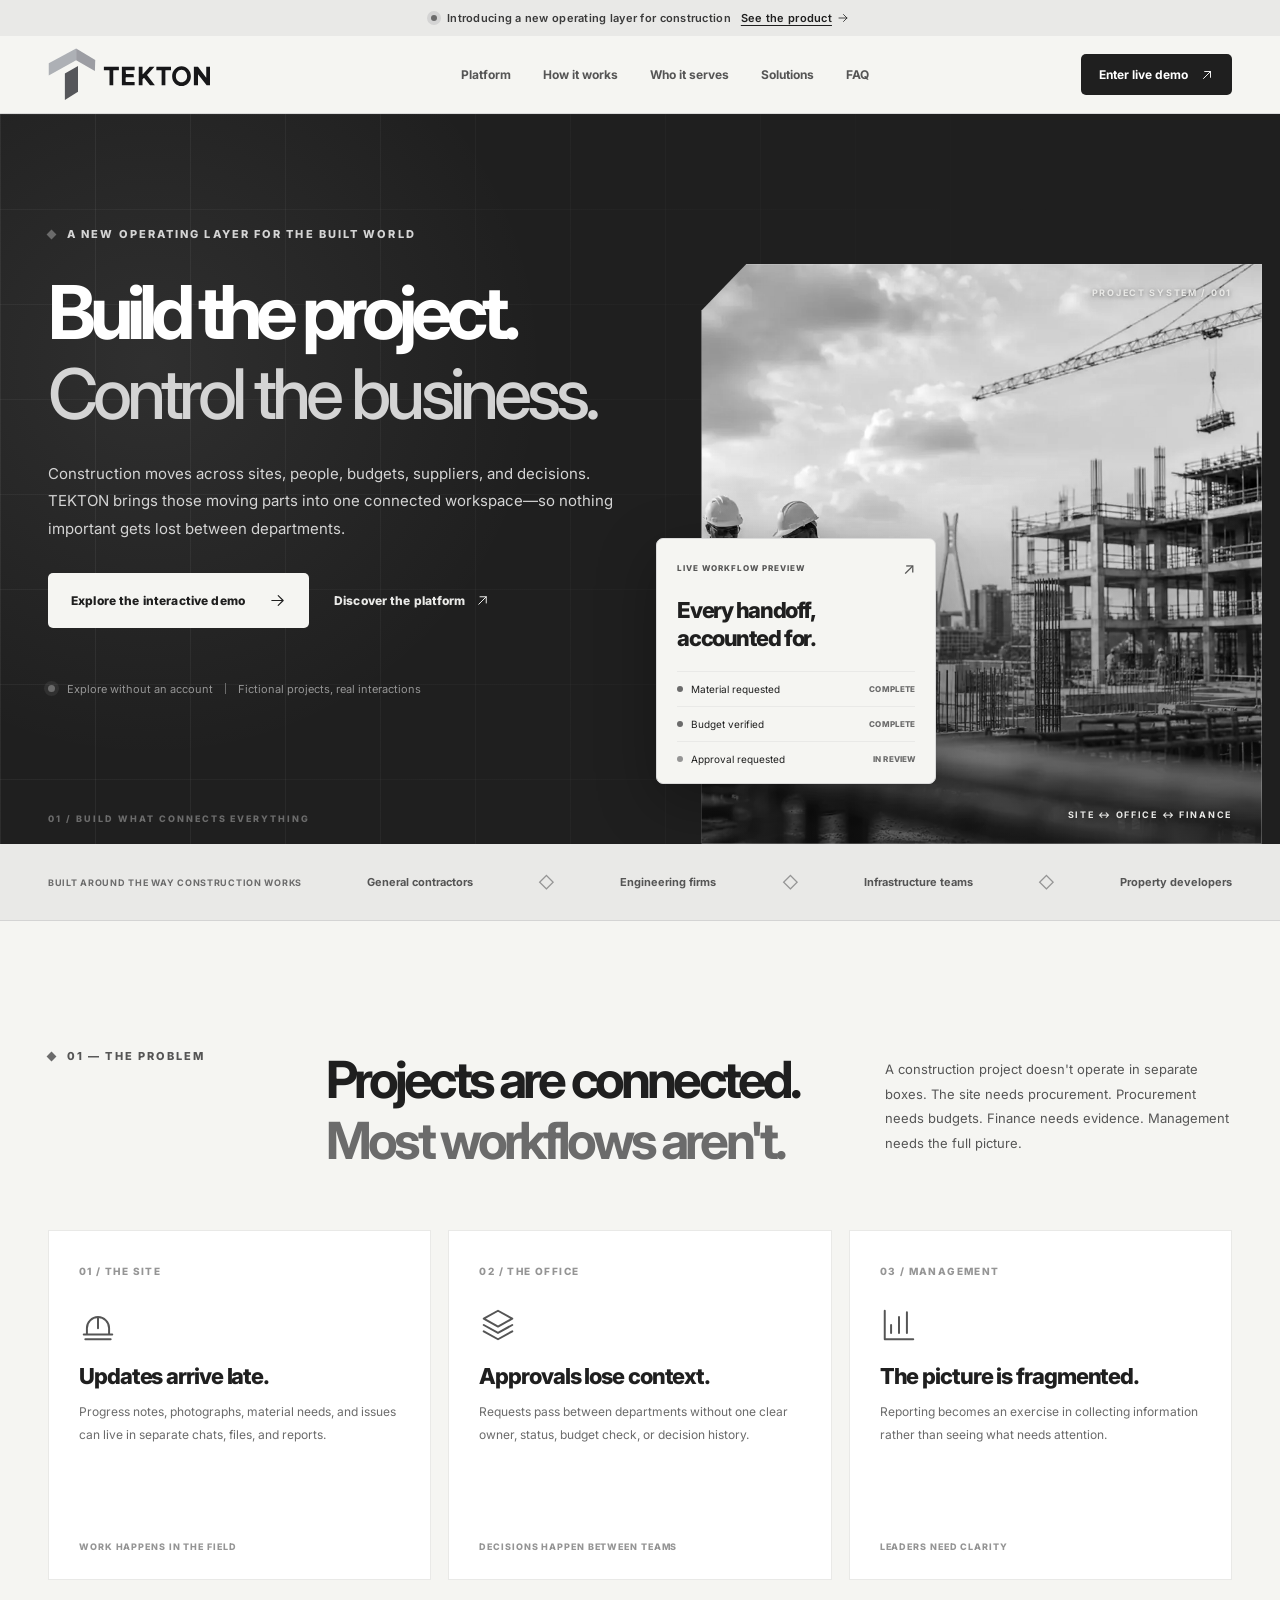
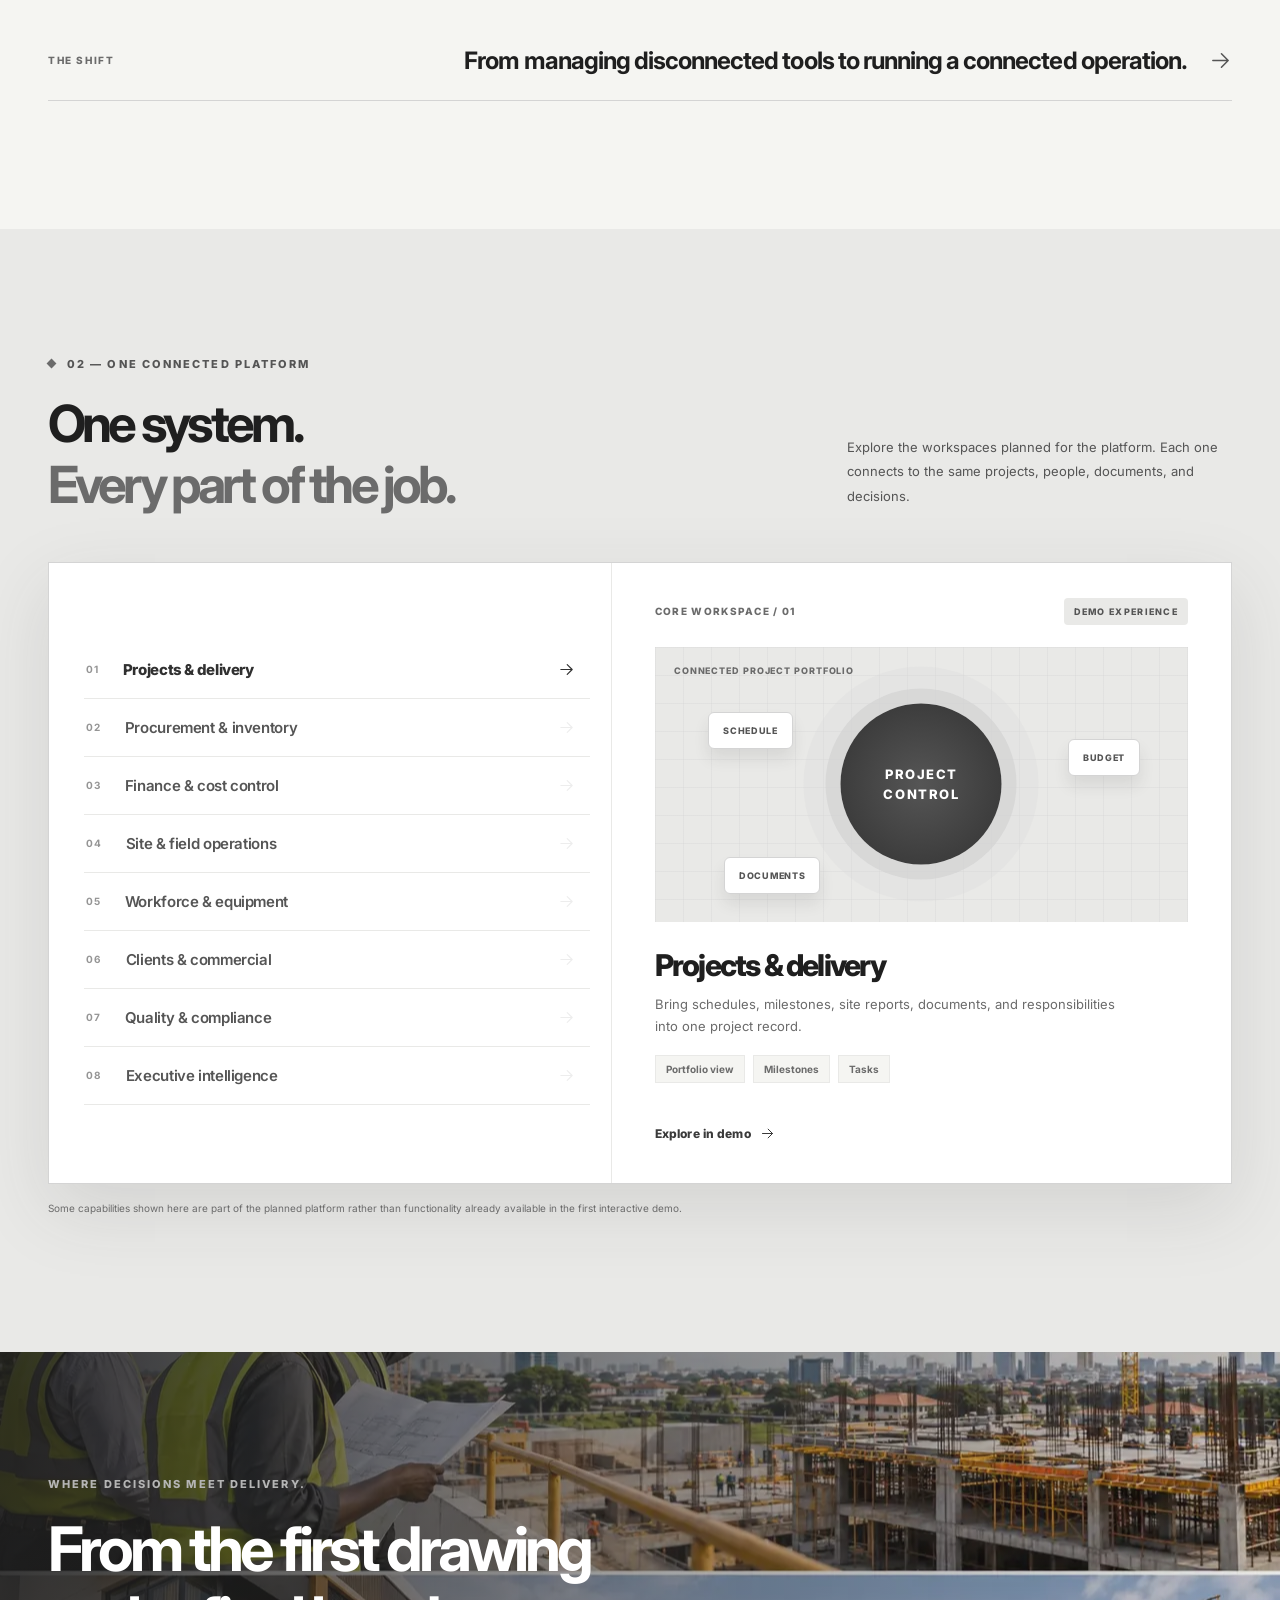
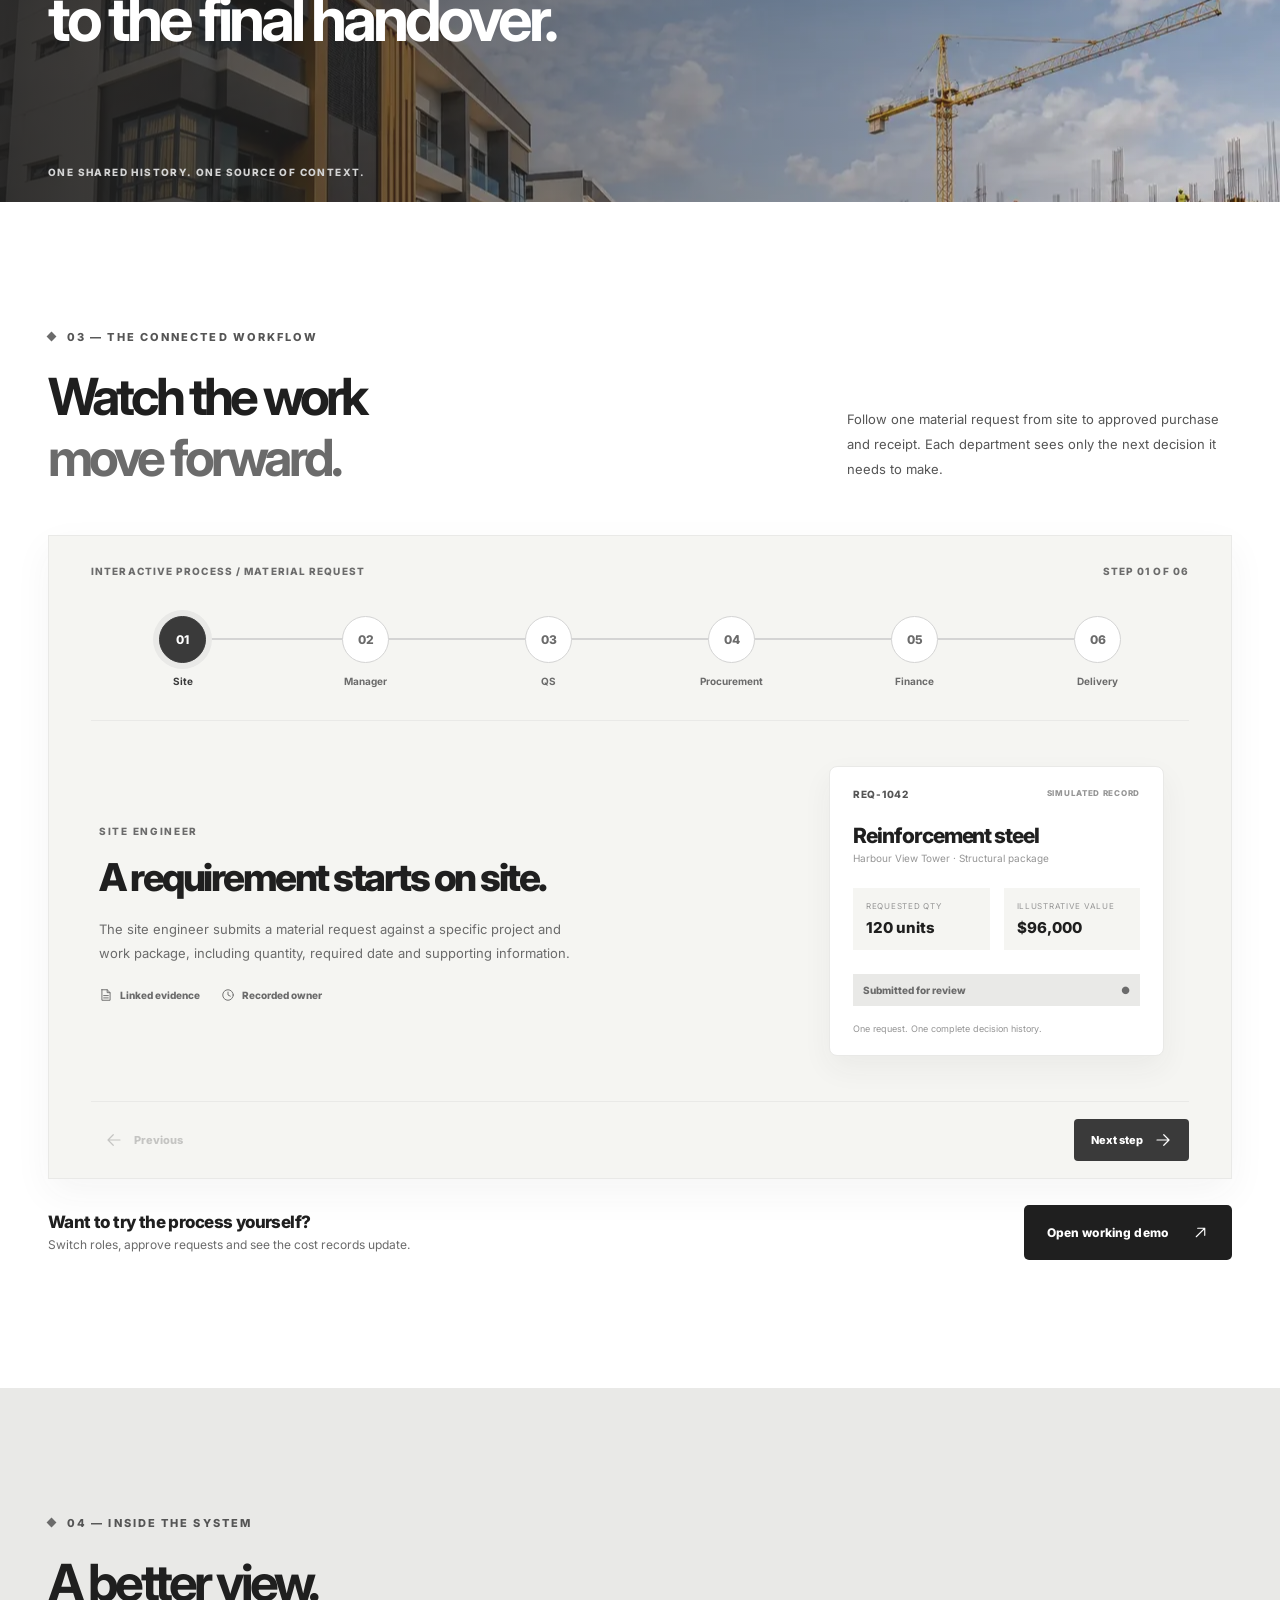
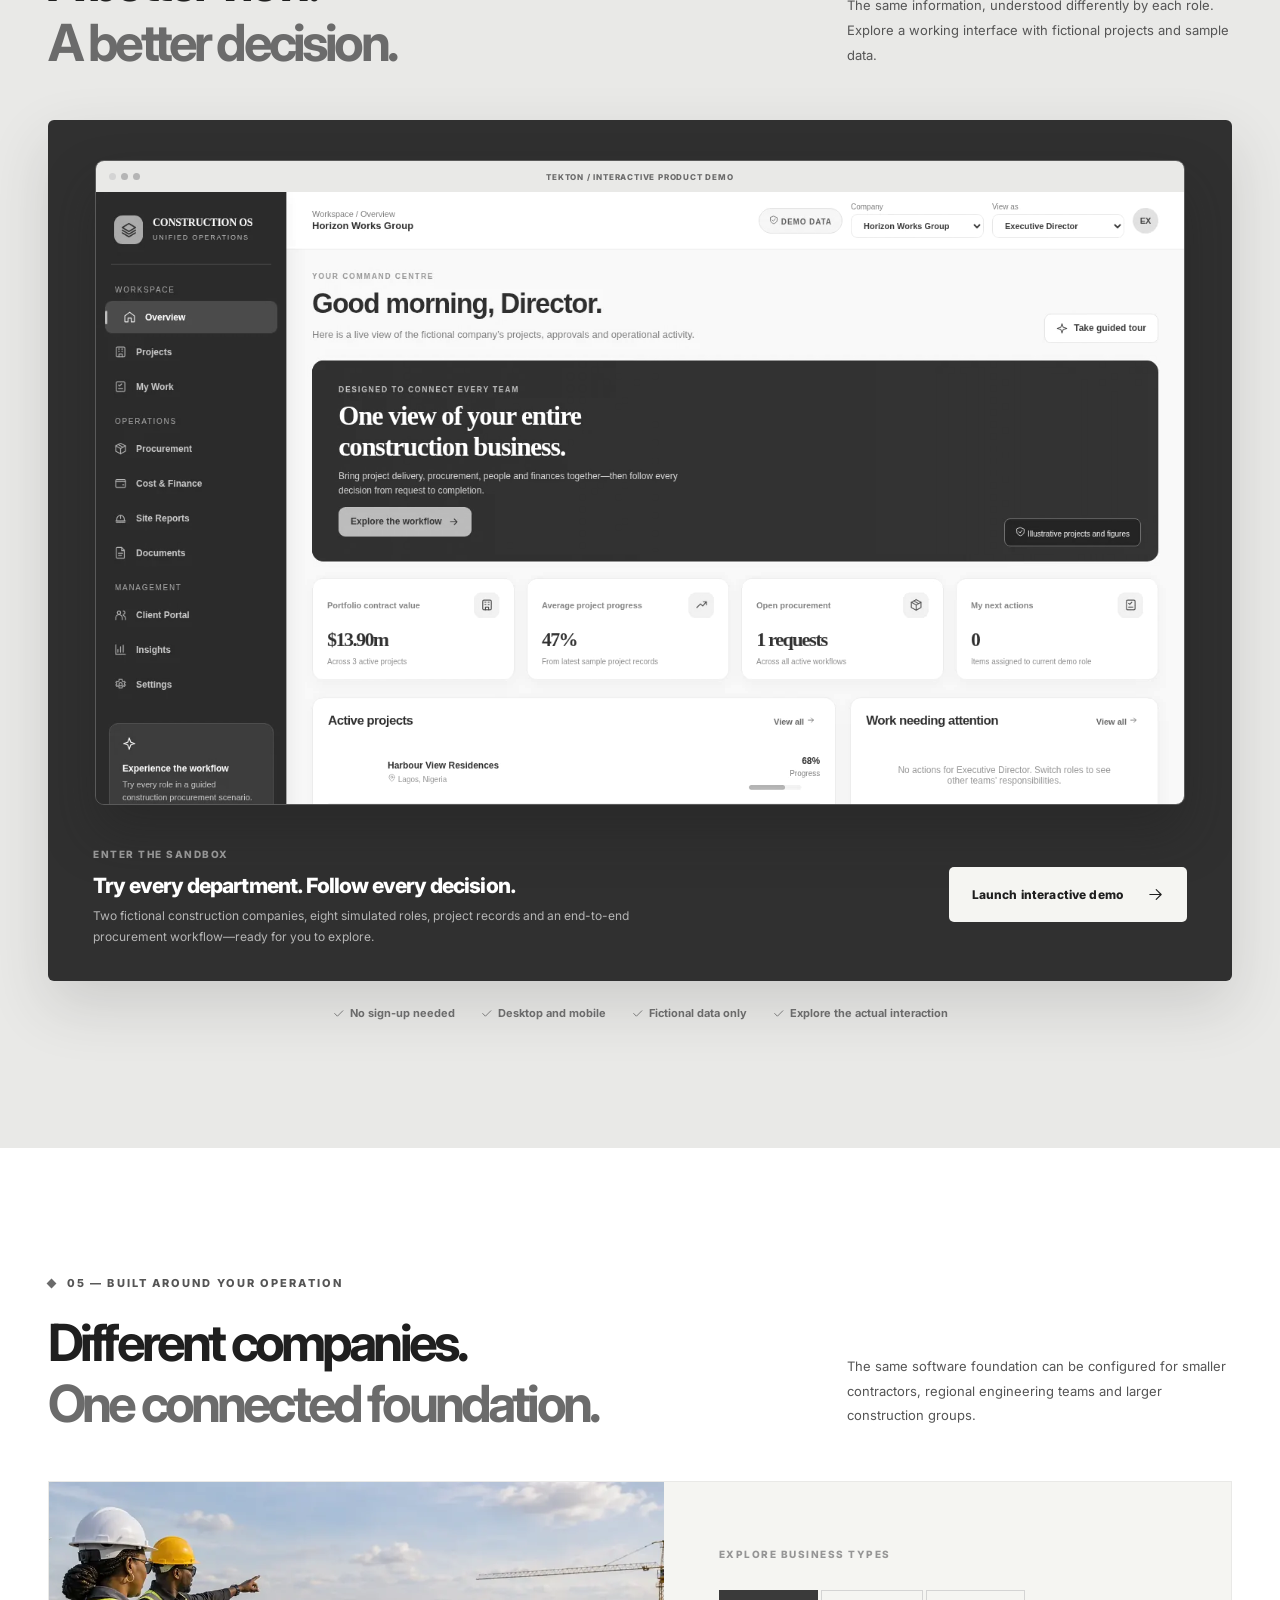
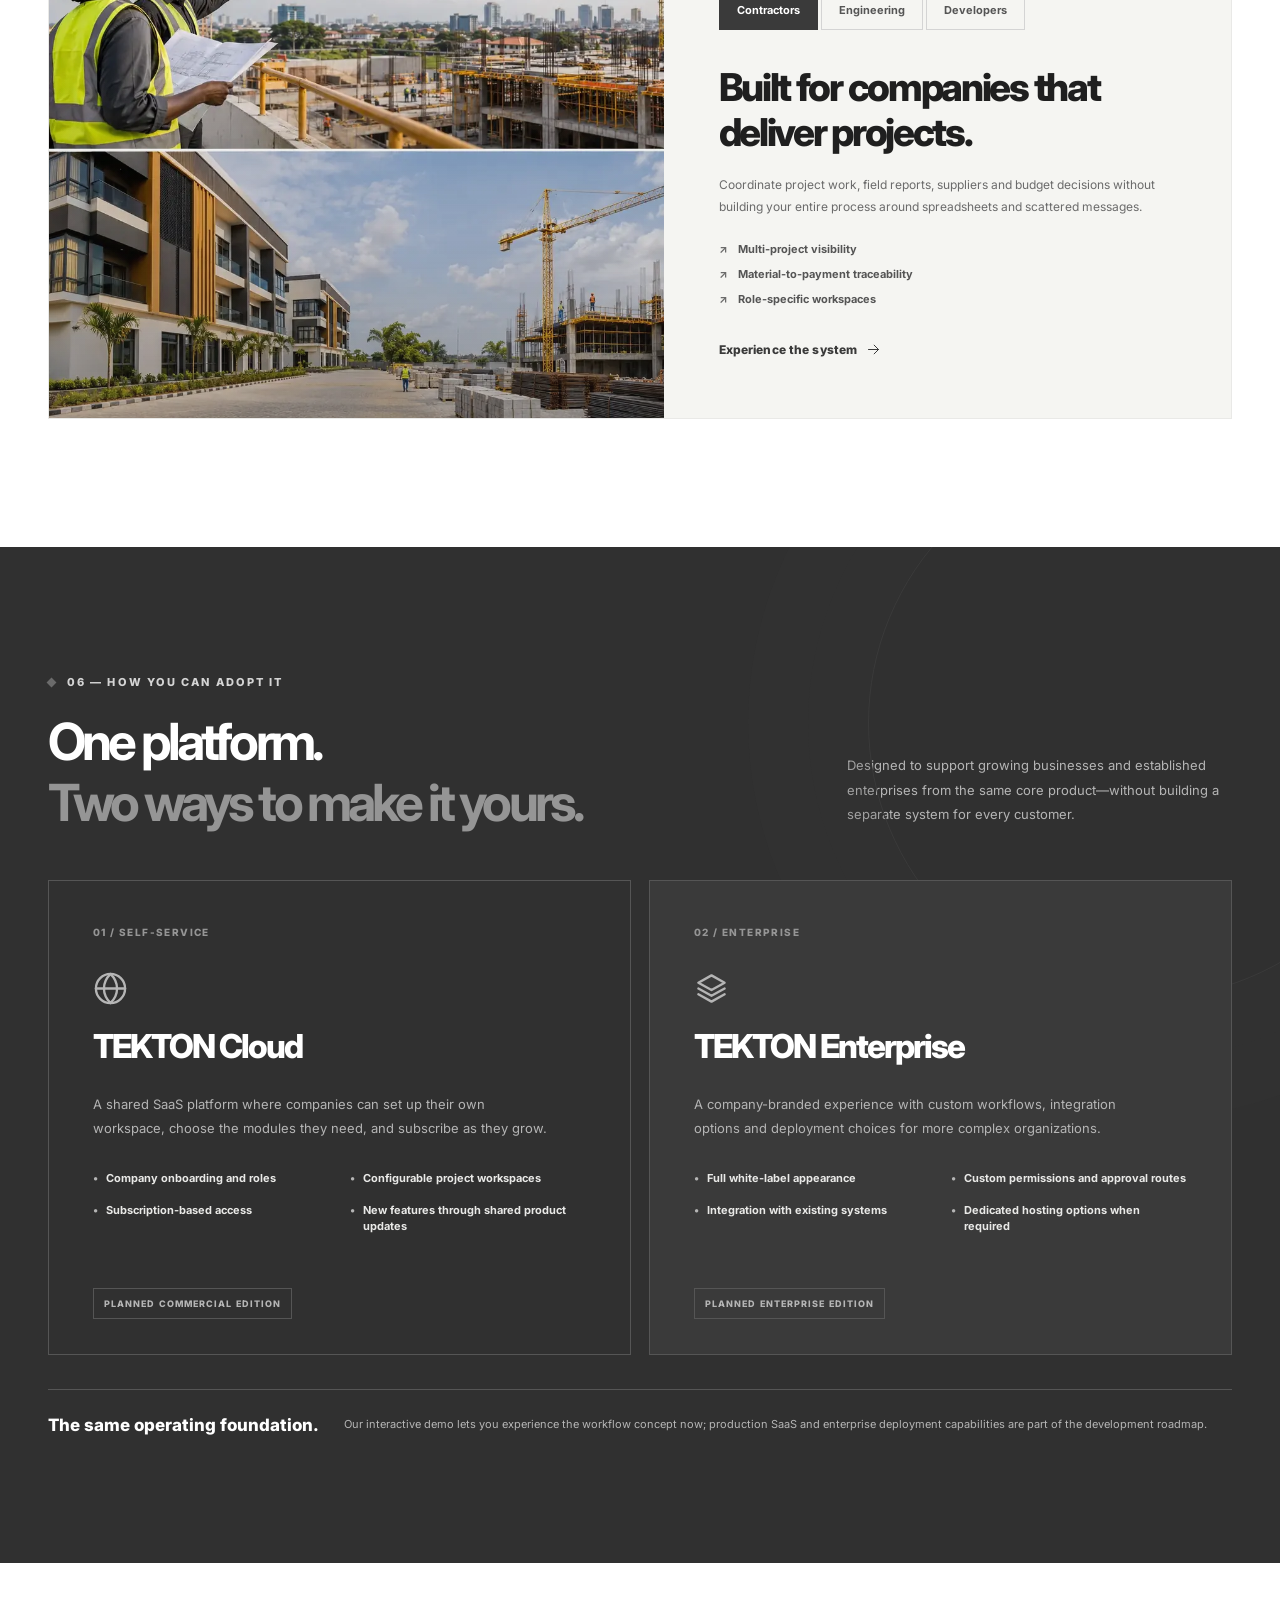
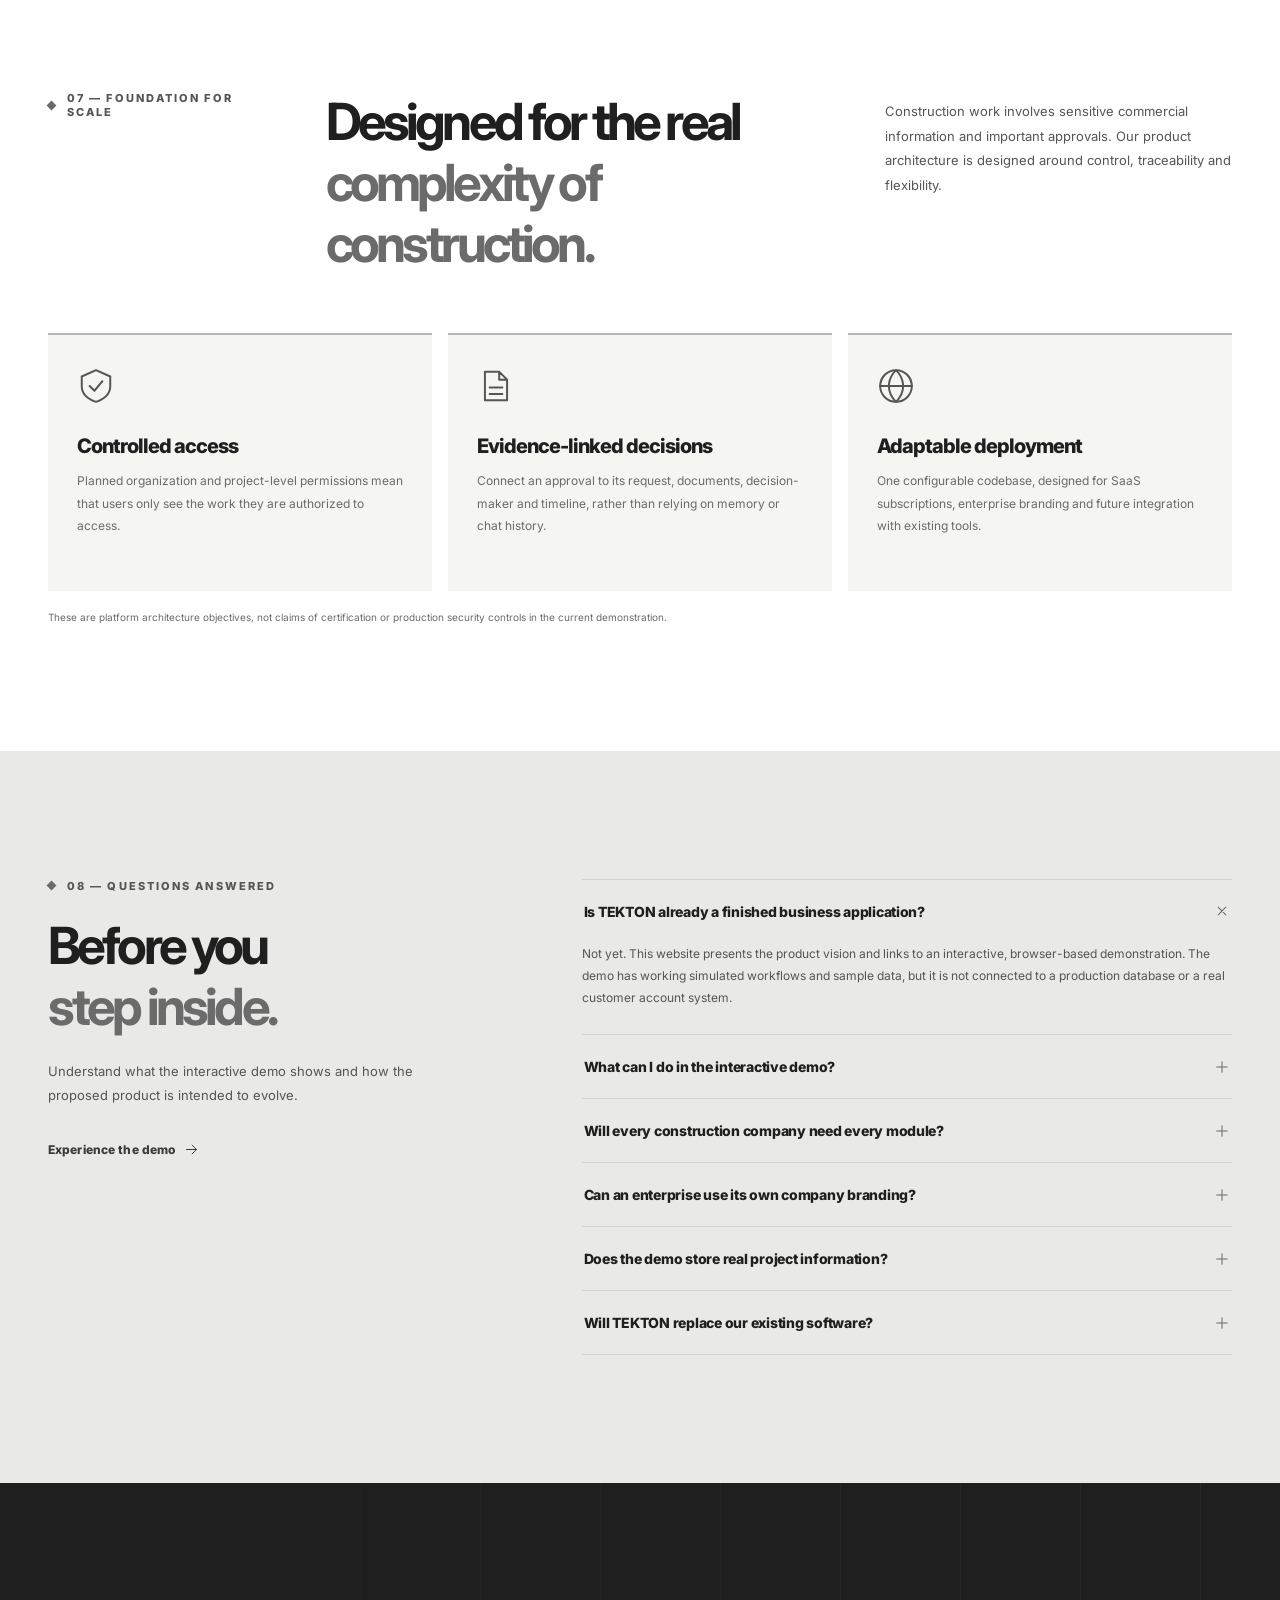
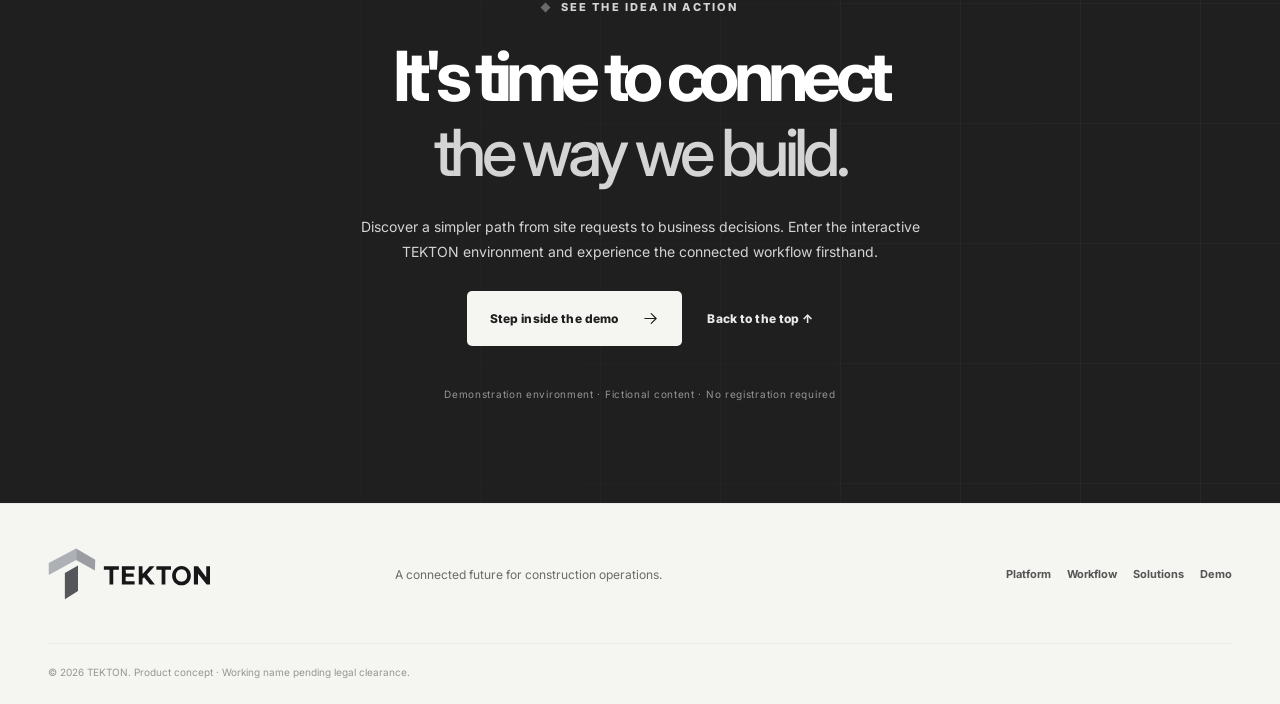
==== commit e8589f36: "Apply approved TEKTON v3 charcoal-and-ash identity to landing page and live demo" ====
--- a/index.html
+++ b/index.html
@@ -3,15 +3,16 @@
 <head>
   <meta charset="UTF-8"/>
   <meta name="viewport" content="width=device-width, initial-scale=1"/>
-  <meta name="theme-color" content="#112922"/>
+  <meta name="theme-color" content="#1F1F1F"/>
   <meta name="description" content="TEKTON is a proposed construction operating system connecting projects, procurement, fieldwork and financial decisions in one shared flow. Try the interactive demonstration."/>
-  <meta property="og:title" content="TEKTON — A clearer way to run construction"/>
+  <meta property="og:title" content="TEKTON — The Operating System for Construction"/>
   <meta property="og:description" content="One connected construction operating system. Explore the working interactive demo."/>
   <title>TEKTON — The Operating System for Construction</title>
-  <link rel="icon" href="assets/favicon.svg" type="image/svg+xml" />
+  <link rel="icon" href="brand/icons/svg/tekton-favicon.svg" type="image/svg+xml" />
   <link rel="preconnect" href="https://fonts.googleapis.com"/>
   <link rel="preconnect" href="https://fonts.gstatic.com" crossorigin/>
-  <link href="https://fonts.googleapis.com/css2?family=DM+Sans:wght@400;500;600;700&family=Manrope:wght@400;500;600;700;800&display=swap" rel="stylesheet"/>
+  <link href="https://fonts.googleapis.com/css2?family=Inter:wght@400;500;600;700;800&display=swap" rel="stylesheet"/>
+  <link rel="stylesheet" href="brand/tokens/tekton.css"/>
   <link rel="stylesheet" href="styles.css"/>
 </head>
 <body>
@@ -38,7 +39,7 @@
   <div class="notice"><span class="pulse"></span> Introducing a new operating layer for construction <a href="#experience">See the product <svg class="ico"><use href="#i-arrow"/></svg></a></div>
   <header class="site-header" id="siteHeader">
     <div class="container nav-inner">
-      <a class="brand" href="#top" aria-label="TEKTON home"><img src="assets/logo.svg" alt="" width="39" height="39"/><span>TEKTON<span class="brand-dot">.</span></span></a>
+      <a class="brand" href="#top" aria-label="TEKTON home"><img src="brand/logos/svg/tekton-primary-light.svg" alt="TEKTON" width="165" height="54" /></a>
       <nav class="main-nav" id="mainNav" aria-label="Primary navigation">
         <a href="#platform">Platform</a><a href="#workflow">How it works</a><a href="#solutions">Who it serves</a><a href="#deploy">Solutions</a><a href="#faq">FAQ</a>
       </nav>
@@ -104,7 +105,7 @@
     <section class="faq-section section-space" id="faq"><div class="container faq-layout"><div class="faq-intro reveal"><div class="section-kicker"><span class="kicker-square"></span> 08 — QUESTIONS ANSWERED</div><h2>Before you<br/><span>step inside.</span></h2><p>Understand what the interactive demo shows and how the proposed product is intended to evolve.</p><a href="demo/index.html" class="subtle-link">Experience the demo <svg class="ico"><use href="#i-arrow"/></svg></a></div><div class="faq-list" id="faqList"><details class="faq-item" open><summary>Is TEKTON already a finished business application?<svg class="ico"><use href="#i-plus"/></svg></summary><p>Not yet. This website presents the product vision and links to an interactive, browser-based demonstration. The demo has working simulated workflows and sample data, but it is not connected to a production database or a real customer account system.</p></details><details class="faq-item"><summary>What can I do in the interactive demo?<svg class="ico"><use href="#i-plus"/></svg></summary><p>Explore executive dashboards, projects, procurement, costs, site reports, documents, client views and insights. Switch between eight simulated roles and move a material request through its departments. Actions affect demo data in your browser.</p></details><details class="faq-item"><summary>Will every construction company need every module?<svg class="ico"><use href="#i-plus"/></svg></summary><p>No. The architecture is modular. Smaller teams can focus on the essentials while more complex companies can configure additional operational modules, workflows and permissions.</p></details><details class="faq-item"><summary>Can an enterprise use its own company branding?<svg class="ico"><use href="#i-plus"/></svg></summary><p>That is part of the planned enterprise edition. The design supports customizable logos, colours, domains, departments and approval rules, with separate hosting options where appropriate.</p></details><details class="faq-item"><summary>Does the demo store real project information?<svg class="ico"><use href="#i-plus"/></svg></summary><p>No. The experience uses fictional sample companies and projects. Demo changes are stored locally in your browser and are not an authorized environment for client documents or sensitive financial information.</p></details><details class="faq-item"><summary>Will TEKTON replace our existing software?<svg class="ico"><use href="#i-plus"/></svg></summary><p>Not necessarily. The product is designed to make construction workflows more connected and to integrate with existing systems where that delivers more value than replacing them.</p></details></div></div></section>
     <section class="final-cta" id="final-cta"><div class="final-grid" aria-hidden="true"></div><div class="container final-content reveal"><div class="section-kicker light"><span class="kicker-square"></span> SEE THE IDEA IN ACTION</div><h2>It's time to connect<br/><em>the way we build.</em></h2><p>Discover a simpler path from site requests to business decisions. Enter the interactive TEKTON environment and experience the connected workflow firsthand.</p><div class="final-actions"><a class="btn btn-warm" href="demo/index.html">Step inside the demo <svg class="ico"><use href="#i-arrow"/></svg></a><a class="subtle-link light-link" href="#top">Back to the top ↑</a></div><span class="footer-note">Demonstration environment · Fictional content · No registration required</span></div></section>
   </main>
-  <footer class="footer"><div class="container footer-layout"><a href="#top" class="brand"><img src="assets/logo.svg" alt="" width="39" height="39"/><span>TEKTON<span class="brand-dot">.</span></span></a><p>A connected future for construction operations.</p><div class="footer-links"><a href="#platform">Platform</a><a href="#workflow">Workflow</a><a href="#deploy">Solutions</a><a href="demo/index.html">Demo</a></div><div class="footer-small">© <span id="year">2026</span> TEKTON. Product concept · Working name pending legal clearance.</div></div></footer>
+  <footer class="footer"><div class="container footer-layout"><a href="#top" class="brand" aria-label="TEKTON home"><img src="brand/logos/svg/tekton-primary-light.svg" alt="TEKTON" width="165" height="54" /></a><p>A connected future for construction operations.</p><div class="footer-links"><a href="#platform">Platform</a><a href="#workflow">Workflow</a><a href="#deploy">Solutions</a><a href="demo/index.html">Demo</a></div><div class="footer-small">© <span id="year">2026</span> TEKTON. Product concept · Working name pending legal clearance.</div></div></footer>
   <script src="main.js" defer></script>
 </body>
 </html>
--- a/brand/tokens/tekton.css
+++ b/brand/tokens/tekton.css
@@ -0,0 +1,17 @@
+:root {
+  --tekton-charcoal: #1F1F1F;
+  --tekton-slate: #3A3A3A;
+  --tekton-graphite: #6B6B6B;
+  --tekton-ash: #D4D4D4;
+  --tekton-concrete-white: #F5F5F2;
+  --tekton-surface: #E9E9E7;
+  --tekton-border: #DADADA;
+  --tekton-white: #FFFFFF;
+  --tekton-logo-left: #ADB0B5;
+  --tekton-logo-right: #9C9DA3;
+  --tekton-logo-stem: #55565A;
+  --tekton-logo-wordmark: #171719;
+  --tekton-font: Inter, Arial, sans-serif;
+  --tekton-radius-small: 6px;
+  --tekton-radius-card: 16px;
+}
--- a/styles.css
+++ b/styles.css
@@ -1,6 +1,28 @@
-:root{--pine:#132f29;--pine2:#193d32;--deep:#0e211d;--ink:#182821;--muted:#667268;--paper:#f7f8f4;--cream:#efefe8;--line:#dfe3db;--gold:#e5af75;--accent:#cb8e52;--white:#fff;--radius:14px;--sans:'DM Sans',system-ui,sans-serif;--display:Manrope,'DM Sans',system-ui,sans-serif}*{box-sizing:border-box}html{scroll-behavior:smooth;scroll-padding-top:90px}body{margin:0;background:var(--paper);color:var(--ink);font-family:var(--sans);-webkit-font-smoothing:antialiased}button,input,select{font:inherit}button{cursor:pointer}a{color:inherit;text-decoration:none}svg{fill:none;stroke:currentColor;stroke-width:1.6;stroke-linecap:round;stroke-linejoin:round}img{max-width:100%;display:block}::selection{background:#e5b983;color:#162f29}.svg-defs{position:absolute;height:0;width:0;overflow:hidden}.ico{width:18px;height:18px;flex-shrink:0}.skip{position:absolute;top:-50px;left:16px;z-index:200;background:var(--gold);padding:9px}.skip:focus{top:12px}:focus-visible{outline:3px solid #b78547;outline-offset:4px}.site-progress{height:3px;background:var(--gold);position:fixed;top:0;left:0;z-index:99;transform-origin:left;transform:scaleX(0);width:100%;pointer-events:none}.container{max-width:1410px;width:calc(100% - 96px);margin-inline:auto}.section-space{padding:128px 0}.notice{min-height:36px;padding:8px 20px;display:flex;align-items:center;justify-content:center;gap:10px;background:#e8ece4;color:#4e5f53;font-size:11px;letter-spacing:.025em;font-weight:600}.notice a{display:inline-flex;align-items:center;gap:5px;color:#1f4935;text-decoration:underline;text-underline-offset:3px}.notice .ico{width:12px;height:12px}.pulse{width:6px;height:6px;background:#548960;border-radius:100%;box-shadow:0 0 0 4px #c9ddc8}.site-header{height:78px;position:sticky;top:0;z-index:70;background:rgba(251,251,248,.94);border-bottom:1px solid #e4e6df;backdrop-filter:blur(18px)}.nav-inner{height:100%;display:flex;align-items:center;justify-content:space-between;gap:24px}.brand{display:inline-flex;align-items:center;gap:12px;font-family:var(--display);font-size:22px;letter-spacing:-.065em;font-weight:800;white-space:nowrap}.brand img{width:36px;height:36px}.brand-dot{color:var(--accent)}.main-nav{display:flex;gap:32px;align-items:center;margin-left:35px}.main-nav a{font-weight:700;color:#56655a;font-size:12px;transition:color .2s}.main-nav a:hover{color:#1b4736}.nav-cta{display:inline-flex;align-items:center;gap:12px;padding:13px 18px;background:var(--pine);color:#fff;font-size:12px;font-weight:700;border-radius:5px;transition:background .2s,transform .2s;white-space:nowrap}.nav-cta .ico{width:14px;height:14px}.nav-cta:hover{background:#295d44;transform:translateY(-1px)}.menu-toggle{display:none;border:0;background:transparent;color:var(--pine);padding:8px}.hero-section{position:relative;background:var(--pine);color:#fff;overflow:hidden;min-height:730px}.hero-grid,.final-grid{position:absolute;inset:0;pointer-events:none;background-image:linear-gradient(to right,rgba(217,233,214,.075) 1px,transparent 1px),linear-gradient(to bottom,rgba(217,233,214,.055) 1px,transparent 1px);background-size:95px 95px;mask-image:linear-gradient(to right,black,transparent 83%)}.hero-section:before{content:'';position:absolute;top:-150px;left:-250px;width:800px;height:800px;background:radial-gradient(circle,#33563e55,transparent 68%);pointer-events:none}.hero-content{min-height:730px;display:grid;grid-template-columns:minmax(0,1.05fr) minmax(0,.95fr);align-items:center;gap:25px;position:relative;z-index:2}.hero-copy{padding:60px 0 95px;position:relative;z-index:4}.section-kicker{display:flex;align-items:center;gap:12px;color:#536458;font-size:11px;letter-spacing:.19em;text-transform:uppercase;font-weight:800}.section-kicker.light{color:#b6c9bb}.kicker-square{height:7px;width:7px;background:#c59050;transform:rotate(45deg);flex-shrink:0}.hero-copy h1,.final-content h2{font-family:var(--display);font-weight:700;font-size:clamp(58px,5.8vw,95px);letter-spacing:-.082em;line-height:1.08;margin:31px 0 27px}.hero-copy h1 em,.final-content h2 em{font-family:Georgia,'Times New Roman',serif;font-weight:400;font-size:.94em;letter-spacing:-.06em;color:#edc59b}.hero-copy>p{font-size:15px;line-height:1.85;color:#bbcbc0;max-width:570px;margin:0 0 30px}.hero-actions,.final-actions{display:flex;align-items:center;flex-wrap:wrap;gap:25px}.btn{border:0;border-radius:5px;display:inline-flex;align-items:center;justify-content:space-between;gap:24px;padding:18px 23px;min-height:55px;font-size:12px;font-weight:800;letter-spacing:.012em;transition:transform .23s,background .23s,box-shadow .23s}.btn:hover{transform:translateY(-3px);box-shadow:0 8px 25px #060d0922}.btn .ico{width:17px;height:17px}.btn-warm{background:var(--gold);color:#1d332a}.btn-warm:hover{background:#f2c698}.btn-dark{background:var(--pine);color:#fff}.subtle-link{display:inline-flex;align-items:center;gap:9px;font-size:12px;font-weight:800;color:#2e6044;letter-spacing:.01em;transition:gap .2s}.subtle-link:hover{gap:15px}.subtle-link .ico{width:15px;height:15px}.light-link{color:#dbe6df}.hero-bottomline{display:flex;align-items:center;gap:12px;font-size:11px;color:#9eafa4;margin-top:54px}.small-led{width:7px;height:7px;border-radius:50%;background:#a6cfa4;box-shadow:0 0 0 4px #97bbac19}.mini-divider{height:11px;width:1px;background:#657a6c}.hero-art{height:600px;position:relative;align-self:end;margin-left:20px}.hero-photo{position:absolute;inset:20px -30px 0 0;background:linear-gradient(0deg,#112d26a3,transparent 53%),url('assets/site-construction.webp') center center/cover;clip-path:polygon(8% 0,100% 0,100% 100%,0% 100%,0% 8%);filter:saturate(.82)}.hero-photo:after{position:absolute;content:'';inset:0;border:1px solid #e7e1c244;pointer-events:none}.hero-coordinate{position:absolute;color:#e4e9e4;font-size:9px;letter-spacing:.19em;font-weight:700;z-index:2;text-shadow:0 1px 4px #0009}.hero-coordinate.top{top:43px;right:0}.hero-coordinate.bottom{right:0;bottom:24px}.hero-interface{position:absolute;bottom:60px;left:-45px;background:#f8f8f2;color:#1a3028;width:280px;padding:19px 20px 18px;box-shadow:0 18px 55px #07100d8c;z-index:5;border:1px solid #fff;border-radius:7px}.interface-top{display:flex;justify-content:space-between;align-items:center;color:#4c6855}.mini-badge{font-size:8px;letter-spacing:.125em;font-weight:800}.interface-title{font-family:var(--display);font-size:22px;line-height:1.3;letter-spacing:-.065em;font-weight:800;margin:18px 0}.interface-line{display:flex;align-items:center;border-top:1px solid #e6e7df;padding:11px 0;font-size:10px;gap:8px}.interface-line:last-child{padding-bottom:0}.flow-bullet{height:6px;width:6px;border-radius:50%;background:#638b61}.flow-bullet.pulse-dot{background:#c39353}.interface-state{margin-left:auto;color:#4e825b;font-weight:800;letter-spacing:.02em;font-size:8px}.interface-state.pending{color:#ae8246}.hero-edge-label{position:absolute;bottom:20px;left:48px;color:#779185;font-size:9px;letter-spacing:.22em;font-weight:800}.sector-bar{background:#e6eae2;border-bottom:1px solid #dce3d8}.sector-inner{min-height:76px;display:flex;align-items:center;justify-content:space-between;gap:15px;font-size:11px;color:#59685d;font-weight:700}.sector-inner span:first-child{font-size:9px;color:#738176;letter-spacing:.08em;text-transform:uppercase}.sector-inner .diamond{font-size:16px;color:#8b9f90;font-weight:400}.split-heading{display:grid;grid-template-columns:.42fr .94fr .64fr;align-items:start;column-gap:50px;margin-bottom:59px}.split-heading h2,.section-header h2,.faq-intro h2{font-family:var(--display);font-size:clamp(40px,4vw,61px);font-weight:700;letter-spacing:-.075em;line-height:1.19;margin:0}.split-heading h2 span,.section-header h2 span,.faq-intro h2 span{color:#789083}.split-heading>p,.section-header>p,.faq-intro>p{font-size:13px;line-height:1.9;color:#62736a;max-width:375px;margin:8px 0 0}.problem-grid{display:grid;grid-template-columns:repeat(3,1fr);gap:17px}.problem-card{background:#fff;border:1px solid #e3e8df;padding:34px 30px 27px;min-height:350px;position:relative;display:flex;flex-direction:column;transition:transform .25s,box-shadow .25s}.problem-card:hover{transform:translateY(-5px);box-shadow:0 16px 40px #23362c12}.problem-num,.deploy-number{font-weight:800;letter-spacing:.14em;font-size:10px;color:#9d936f}.big-line-ico{width:38px;height:38px;color:#537661;margin:29px 0 19px;stroke-width:1.25}.problem-card h3,.foundation-card h3{font:800 22px/1.25 var(--display);letter-spacing:-.05em;margin:0 0 11px}.problem-card p,.foundation-card p{font-size:12px;line-height:1.9;color:#7a877d;margin:0}.problem-card>span{font-size:9px;font-weight:800;color:#a09f8b;letter-spacing:.1em;margin-top:auto;padding-top:29px}.statement-row{border-bottom:1px solid #d9e1d8;margin-top:49px;padding:17px 0 25px;display:flex;align-items:center;gap:22px}.statement-row>span{color:#849488;font-weight:800;font-size:10px;letter-spacing:.16em}.statement-row strong{font:700 clamp(17px,2vw,24px) var(--display);letter-spacing:-.04em;margin-left:auto}.statement-row .ico{width:23px;height:23px;color:#44694d}.platform-section{background:#edf0e9}.section-header{display:flex;align-items:flex-end;justify-content:space-between;gap:30px;margin-bottom:47px}.section-header h2{margin-top:22px}.section-header>p{max-width:385px;margin-bottom:6px}.platform-browser{display:grid;grid-template-columns:1fr 1.1fr;min-height:622px;background:#fbfcf8;border:1px solid #dbe4d7;box-shadow:0 25px 70px #314c3120}.module-menu{padding:30px 21px 30px 35px;border-right:1px solid #e4e8df;display:flex;flex-direction:column;justify-content:center}.module-tab{display:flex;align-items:center;gap:24px;border:0;border-bottom:1px solid #e5eae1;background:transparent;text-align:left;padding:19px 15px 19px 2px;font-size:15px;color:#526259;font-weight:600;letter-spacing:-.025em;transition:color .2s,padding .2s,background .2s}.module-tab:hover{color:#123b28;padding-left:9px}.module-tab.active{color:#1c3d2d;font-weight:800}.module-tab.active .module-number{color:#ba8c51}.module-tab .ico{margin-left:auto;width:17px;height:17px;opacity:.1;transition:opacity .2s}.module-tab.active .ico,.module-tab:hover .ico{opacity:1}.module-number{color:#a7b2a8;font-size:10px;letter-spacing:.09em;font-weight:700}.module-detail{padding:35px 43px 42px;display:flex;flex-direction:column}.module-detail-top{display:flex;justify-content:space-between;align-items:center;gap:12px;font-size:10px;font-weight:800;letter-spacing:.13em;color:#64776a}.stage-pill{font-size:9px;padding:8px 10px;background:#e6f0e8;border-radius:4px;color:#4e755e;white-space:nowrap}.detail-visual{height:275px;background:#e6ece4;position:relative;overflow:hidden;margin:22px 0 25px}.visual-grid{position:absolute;inset:0;background-image:linear-gradient(to right,#c3d3c555 1px,transparent 1px),linear-gradient(to bottom,#c3d3c555 1px,transparent 1px);background-size:28px 28px}.visual-graphic{height:100%;position:relative}.graphic-legend{position:absolute;font-size:9px;letter-spacing:.1em;font-weight:800;top:18px;left:19px;color:#657f6c}.graphic-circle{position:absolute;top:50%;left:50%;transform:translate(-50%,-50%);width:161px;height:161px;border-radius:50%;background:radial-gradient(circle,#356c50 1%,#244b3a 78%);box-shadow:0 0 0 15px #cadbcbbb,0 0 0 37px #c4d3c43d;display:grid;place-items:center;color:#fff}.circle-inner{font-size:13px;letter-spacing:.12em;text-align:center;line-height:1.5;font-weight:800}.graphic-node{position:absolute;background:#fff;border:1px solid #d1ddd2;padding:12px 14px;border-radius:6px;box-shadow:0 10px 15px #344d3c18;color:#526f5d;font-size:9px;letter-spacing:.075em;font-weight:800;z-index:1}.node-a{top:65px;left:10%}.node-b{top:92px;right:9%}.node-c{bottom:28px;left:13%}.module-detail h3{font:800 30px var(--display);letter-spacing:-.06em;margin:0 0 10px}.module-detail p{font-size:13px;line-height:1.75;color:#6e7d72;margin:0 0 17px;max-width:485px}.detail-tags{display:flex;gap:8px;flex-wrap:wrap;margin-bottom:20px}.detail-tags span{padding:7px 10px;border:1px solid #dce6dc;background:#f5f8f1;color:#6c8270;font-size:10px;font-weight:700}.module-detail .subtle-link{margin-top:auto}.platform-footnote{color:#889489;font-size:10px;margin-top:18px}.fullbleed-photo{height:450px;background:linear-gradient(90deg,#092219e3 0%,#13332874 49%,#13332818),url('assets/site-development.webp') center 51%/cover;color:#fff;position:relative}.photo-overlay{height:100%;position:relative;display:flex;flex-direction:column;justify-content:center}.photo-label{font-weight:800;font-size:11px;letter-spacing:.19em;color:#d9bd97}.photo-overlay h2{font:700 clamp(42px,4.8vw,71px)/1.14 var(--display);letter-spacing:-.065em;margin:23px 0}.photo-bottom{position:absolute;bottom:24px;color:#d0d6ca;font-size:10px;letter-spacing:.14em;font-weight:800}.workflow-section{background:#fbfcf9}.workflow-shell{background:#f5f7f2;border:1px solid #dce5db;padding:29px 42px 0;box-shadow:0 14px 36px #25432d0d}.workflow-caption{display:flex;align-items:center;justify-content:space-between;gap:20px;color:#637c69;font-size:10px;font-weight:800;letter-spacing:.11em}.workflow-steps{display:grid;grid-template-columns:repeat(6,1fr);gap:0;position:relative;margin:38px 0 32px}.workflow-steps:before{content:'';height:2px;background:#d5ded4;position:absolute;top:23px;left:7%;right:7%}.step-dot{border:0;background:transparent;display:flex;align-items:center;flex-direction:column;gap:12px;position:relative;color:#778a78;font-size:12px;font-weight:700}.step-dot>span{height:47px;width:47px;border-radius:50%;background:#fff;display:grid;place-items:center;border:1px solid #cbd9ce;font-weight:800;color:#6d8774;position:relative;z-index:1;transition:.25s}.step-dot:hover>span,.step-dot.current>span{background:#27543b;border-color:#27543b;color:white;box-shadow:0 0 0 6px #dfe9de}.step-dot.complete>span{background:#dceadf;border-color:#a7c4ad;color:#306648}.step-dot small{font-size:10px}.step-dot.current small{color:#254a35}.workflow-main{display:grid;grid-template-columns:1fr 335px;gap:55px;border-top:1px solid #e0e8de;padding:45px 25px 45px 8px;align-items:center;min-height:335px}.workflow-role{font-size:10px;letter-spacing:.17em;color:#ab8450;font-weight:800}.workflow-info h3{font:800 clamp(26px,3vw,40px)/1.17 var(--display);letter-spacing:-.065em;margin:16px 0 17px;max-width:470px}.workflow-info p{color:#6f7f72;font-size:13px;line-height:1.85;max-width:490px}.workflow-metadata{display:flex;gap:21px;align-items:center;flex-wrap:wrap;margin-top:23px}.workflow-metadata span{display:inline-flex;align-items:center;gap:7px;color:#6e836f;font-size:10px;font-weight:800}.workflow-metadata .ico{width:14px;height:14px}.workflow-card{background:#fff;border-radius:8px;border:1px solid #dde6d9;padding:21px 23px;box-shadow:0 12px 30px #264a2d0e}.workflow-card-head{display:flex;justify-content:space-between;gap:5px;font-size:10px;font-weight:800;color:#566e5c;letter-spacing:.07em}.workflow-live{font-size:8px;color:#bb945f}.workflow-card-title{font:800 21px var(--display);letter-spacing:-.05em;margin-top:23px}.workflow-card-sub{font-size:10px;color:#879688;margin-top:4px}.wf-value-grid{display:grid;grid-template-columns:1fr 1fr;gap:14px;margin:24px 0}.wf-value-grid>div{background:#f5f7f2;padding:13px}.wf-value-grid small{font-size:8px;letter-spacing:.09em;color:#8d9d8e;display:block}.wf-value-grid b{font:800 15px var(--display);display:block;margin-top:7px}.workflow-card-state{display:flex;justify-content:space-between;align-items:center;background:#f1ebdf;color:#986f39;padding:10px;font-size:10px;font-weight:800}.workflow-card-foot{color:#a6aea3;font-size:9px;margin-top:17px}.workflow-controls{display:flex;justify-content:space-between;padding:17px 0;border-top:1px solid #dde5da}.workflow-control{display:inline-flex;align-items:center;gap:11px;border:0;background:transparent;color:#5b775f;padding:12px 14px;border-radius:4px;font-size:11px;font-weight:800}.workflow-control.solid{background:#214a35;color:#fff;padding:11px 17px}.workflow-control:disabled{opacity:.3;cursor:not-allowed}.reverse{transform:rotate(180deg)}.workflow-bottom{display:flex;justify-content:space-between;gap:25px;align-items:center;margin-top:26px}.workflow-bottom strong,.workflow-bottom span{display:block}.workflow-bottom strong{font:800 17px var(--display);letter-spacing:-.035em}.workflow-bottom span{font-size:12px;color:#78867a;margin-top:5px}.experience-section{background:#e9eee7}.experience-frame{background:#1b3d30;border-radius:6px;padding:40px 45px 34px;box-shadow:0 24px 60px #12372228}.frame-window{max-width:1090px;margin:auto;border-radius:9px;overflow:hidden;box-shadow:0 28px 50px #07140f5c;border:1px solid #ffffff34}.frame-window img{width:100%;height:auto;transition:transform .35s}.frame-window a:hover img{transform:scale(1.012)}.frame-chrome{background:#edf1eb;height:31px;display:flex;gap:5px;align-items:center;padding:0 13px;position:relative}.frame-chrome>span{height:7px;width:7px;border-radius:50%;background:#c7d2c7}.frame-chrome>span:nth-child(2){background:#b5c7b8}.frame-chrome>span:nth-child(3){background:#a2bba6}.chrome-domain{position:absolute;left:50%;transform:translateX(-50%);font-size:8px;letter-spacing:.1em;color:#7e9582;font-weight:800;white-space:nowrap}.experience-note{display:flex;gap:30px;align-items:center;justify-content:space-between;margin-top:37px;color:#fff}.eyebrow-mini{font-size:10px;font-weight:800;letter-spacing:.15em;color:#cda36c}.experience-note strong{display:block;font:800 21px var(--display);letter-spacing:-.04em;margin:11px 0 8px}.experience-note p{font-size:12px;line-height:1.7;color:#b2c6ba;max-width:570px;margin:0}.experience-note .btn{white-space:nowrap}.experience-chips{display:flex;align-items:center;justify-content:center;flex-wrap:wrap;gap:15px 25px;margin-top:25px}.experience-chips span{font-size:11px;font-weight:700;color:#677c68;display:inline-flex;align-items:center;gap:5px}.experience-chips .ico{width:13px;height:13px;color:#6f9c79}.audience-section{background:#fcfdf9}.audience-shell{display:grid;grid-template-columns:1.04fr .96fr;min-height:485px;background:#f0f3ed;border:1px solid #dce6db}.audience-image{background:linear-gradient(0deg,#09271944,transparent 65%),url('assets/site-development.webp') center / cover}.audience-panel{padding:60px 55px}.audience-buttons{display:flex;gap:3px;flex-wrap:wrap;margin:28px 0 35px}.audience-button{border:1px solid #d6e2d5;background:transparent;color:#536f5a;font-weight:700;font-size:11px;padding:12px 17px;transition:.2s}.audience-button:hover,.audience-button.selected{background:#1e4632;color:#fff;border-color:#1e4632}.audience-panel h3{font:800 clamp(25px,3vw,40px)/1.17 var(--display);letter-spacing:-.06em;max-width:410px;margin:0 0 19px}.audience-panel p{font-size:12px;line-height:1.85;color:#657b6a;max-width:445px;margin-bottom:23px}.audience-points{display:flex;flex-direction:column;gap:11px;margin:24px 0 32px}.audience-points span{font-weight:700;color:#42684b;font-size:11px}.audience-points span:before{content:'↗';margin-right:10px;color:#b58a4f}.deploy-section{background:#122e26;color:#fff;position:relative;overflow:hidden}.deploy-section:before{content:'';position:absolute;width:550px;height:550px;border-radius:50%;border:1px solid #335947;right:-140px;top:-100px;box-shadow:0 0 0 60px #34594318,0 0 0 120px #34594312;pointer-events:none}.light-head .section-kicker,.deploy-section .section-kicker{color:#b5caba}.light-head h2 span{color:#9fb5a2}.light-head>p{color:#a4bcae}.deploy-grid{display:grid;grid-template-columns:1fr 1fr;gap:18px;position:relative}.deploy-card{padding:45px 44px 35px;border:1px solid #42614e;background:#1c3a30;min-height:475px;display:flex;flex-direction:column}.deploy-card:nth-child(2){background:#244435}.deploy-number{color:#c7a16a}.deploy-icon{width:35px;height:35px;margin:33px 0 20px;color:#d6b185}.deploy-card h3{font:800 33px var(--display);letter-spacing:-.06em;margin:0 0 13px}.deploy-card p{font-size:13px;color:#b0c2b4;line-height:1.85;max-width:460px}.deploy-card ul{list-style:none;padding:0;display:grid;grid-template-columns:1fr 1fr;gap:15px 21px;margin:17px 0 30px}.deploy-card li{font-size:11px;font-weight:700;color:#e1e9df;line-height:1.5;position:relative;padding-left:13px}.deploy-card li:before{content:'•';position:absolute;left:0;color:#d8ac77}.coming-tag{align-self:flex-start;margin-top:auto;border:1px solid #5b775e;padding:9px 10px;font-size:9px;letter-spacing:.12em;font-weight:800;color:#bdcdbb}.deploy-note{display:flex;align-items:center;gap:25px;border-top:1px solid #45614f;padding-top:25px;margin-top:34px}.deploy-note strong{font:800 17px var(--display);white-space:nowrap}.deploy-note span{font-size:11px;color:#b0c6b4;line-height:1.8}.foundation-section{background:#f8faf6}.foundation-grid{display:grid;grid-template-columns:repeat(3,1fr);gap:16px}.foundation-card{border-top:2px solid #9cbaa2;background:#eff3ec;padding:30px 29px 34px;min-height:258px}.foundation-card .big-line-ico{margin:2px 0 25px}.foundation-card h3{font-size:20px}.foundation-caveat{font-size:10px;color:#839489;margin:20px 0 0}.faq-section{background:#edf1e9}.faq-layout{display:grid;grid-template-columns:.8fr 1.2fr;gap:100px}.faq-intro h2{margin:22px 0}.faq-intro p{margin:0 0 30px}.faq-list{border-top:1px solid #cbdacc}.faq-item{border-bottom:1px solid #cbdacc;padding:0}.faq-item summary{list-style:none;cursor:pointer;display:flex;justify-content:space-between;gap:19px;align-items:center;padding:23px 2px;font-size:14px;font-weight:800;letter-spacing:-.018em}.faq-item summary::-webkit-details-marker{display:none}.faq-item summary .ico{width:16px;height:16px;color:#6a866f;transition:transform .2s}.faq-item[open] summary .ico{transform:rotate(45deg)}.faq-item p{font-size:12px;color:#62776a;line-height:1.85;max-width:650px;margin:0 0 25px}.final-cta{background:#173d30;color:white;position:relative;overflow:hidden;padding:117px 0 103px}.final-grid{mask-image:linear-gradient(to right,transparent,black);background-size:120px 120px;opacity:.65}.final-content{position:relative;text-align:center}.final-content .section-kicker{justify-content:center}.final-content h2{font-size:clamp(50px,5.4vw,81px);margin:25px 0}.final-content p{max-width:610px;margin:0 auto 27px;color:#bdd0c1;font-size:14px;line-height:1.8}.final-actions{justify-content:center}.footer-note{display:block;margin-top:42px;font-size:10px;letter-spacing:.07em;color:#97b2a0}.footer{background:#f4f6f0;border-top:1px solid #e5e8de;padding:43px 0 26px}.footer-layout{display:grid;grid-template-columns:1fr 1.3fr 1.2fr;gap:20px;align-items:center}.footer-layout .brand{grid-column:1}.footer-layout>p{margin:0;font-size:12px;color:#748576}.footer-links{display:flex;gap:16px;flex-wrap:wrap;justify-content:flex-end;font-size:11px;font-weight:700;color:#586f60}.footer-small{grid-column:1/-1;border-top:1px solid #e0e5db;margin-top:22px;padding-top:22px;font-size:10px;color:#8a9a8c}.reveal{opacity:0;transform:translateY(24px);transition:opacity .85s ease,transform .85s cubic-bezier(.2,.65,.2,1)}.reveal.visible{opacity:1;transform:none}.delay-one{transition-delay:.13s}.delay-two{transition-delay:.26s}
+:root{--pine:var(--tekton-charcoal);--pine2:var(--tekton-slate);--deep:#171719;--ink:var(--tekton-charcoal);--muted:var(--tekton-graphite);--paper:var(--tekton-concrete-white);--cream:var(--tekton-surface);--line:var(--tekton-border);--gold:var(--tekton-ash);--accent:var(--tekton-graphite);--white:#FFFFFF;--radius:14px;--sans:Inter,Arial,sans-serif;--display:Inter,Arial,sans-serif}*{box-sizing:border-box}html{scroll-behavior:smooth;scroll-padding-top:90px}body{margin:0;background:var(--paper);color:var(--ink);font-family:var(--sans);-webkit-font-smoothing:antialiased}button,input,select{font:inherit}button{cursor:pointer}a{color:inherit;text-decoration:none}svg{fill:none;stroke:currentColor;stroke-width:1.6;stroke-linecap:round;stroke-linejoin:round}img{max-width:100%;display:block}::selection{background:#B5B5B5;color:#303030}.svg-defs{position:absolute;height:0;width:0;overflow:hidden}.ico{width:18px;height:18px;flex-shrink:0}.skip{position:absolute;top:-50px;left:16px;z-index:200;background:var(--gold);padding:9px}.skip:focus{top:12px}:focus-visible{outline:3px solid #6B6B6B;outline-offset:4px}.site-progress{height:3px;background:var(--gold);position:fixed;top:0;left:0;z-index:99;transform-origin:left;transform:scaleX(0);width:100%;pointer-events:none}.container{max-width:1410px;width:calc(100% - 96px);margin-inline:auto}.section-space{padding:128px 0}.notice{min-height:36px;padding:8px 20px;display:flex;align-items:center;justify-content:center;gap:10px;background:#E9E9E7;color:#555555;font-size:11px;letter-spacing:.025em;font-weight:600}.notice a{display:inline-flex;align-items:center;gap:5px;color:#3A3A3A;text-decoration:underline;text-underline-offset:3px}.notice .ico{width:12px;height:12px}.pulse{width:6px;height:6px;background:#6B6B6B;border-radius:100%;box-shadow:0 0 0 4px #D4D4D4}.site-header{height:78px;position:sticky;top:0;z-index:70;background:rgba(251,251,251,.94);border-bottom:1px solid #E9E9E7;backdrop-filter:blur(18px)}.nav-inner{height:100%;display:flex;align-items:center;justify-content:space-between;gap:24px}.brand{display:inline-flex;align-items:center;gap:12px;font-family:var(--display);font-size:22px;letter-spacing:-.065em;font-weight:800;white-space:nowrap}.brand img{width:36px;height:36px}.brand-dot{color:var(--accent)}.main-nav{display:flex;gap:32px;align-items:center;margin-left:35px}.main-nav a{font-weight:700;color:#555555;font-size:12px;transition:color .2s}.main-nav a:hover{color:#3A3A3A}.nav-cta{display:inline-flex;align-items:center;gap:12px;padding:13px 18px;background:var(--pine);color:#FFFFFF;font-size:12px;font-weight:700;border-radius:5px;transition:background .2s,transform .2s;white-space:nowrap}.nav-cta .ico{width:14px;height:14px}.nav-cta:hover{background:#3A3A3A;transform:translateY(-1px)}.menu-toggle{display:none;border:0;background:transparent;color:var(--pine);padding:8px}.hero-section{position:relative;background:var(--pine);color:#FFFFFF;overflow:hidden;min-height:730px}.hero-grid,.final-grid{position:absolute;inset:0;pointer-events:none;background-image:linear-gradient(to right,rgba(228,228,228,.075) 1px,transparent 1px),linear-gradient(to bottom,rgba(228,228,228,.055) 1px,transparent 1px);background-size:95px 95px;mask-image:linear-gradient(to right,black,transparent 83%)}.hero-section:before{content:'';position:absolute;top:-150px;left:-250px;width:800px;height:800px;background:radial-gradient(circle,#3A3A3A55,transparent 68%);pointer-events:none}.hero-content{min-height:730px;display:grid;grid-template-columns:minmax(0,1.05fr) minmax(0,.95fr);align-items:center;gap:25px;position:relative;z-index:2}.hero-copy{padding:60px 0 95px;position:relative;z-index:4}.section-kicker{display:flex;align-items:center;gap:12px;color:#555555;font-size:11px;letter-spacing:.19em;text-transform:uppercase;font-weight:800}.section-kicker.light{color:#B5B5B5}.kicker-square{height:7px;width:7px;background:#959595;transform:rotate(45deg);flex-shrink:0}.hero-copy h1,.final-content h2{font-family:var(--display);font-weight:700;font-size:clamp(58px,5.8vw,95px);letter-spacing:-.082em;line-height:1.08;margin:31px 0 27px}.hero-copy h1 em,.final-content h2 em{font-family:Georgia,'Times New Roman',serif;font-weight:400;font-size:.94em;letter-spacing:-.06em;color:#B5B5B5}.hero-copy>p{font-size:15px;line-height:1.85;color:#B5B5B5;max-width:570px;margin:0 0 30px}.hero-actions,.final-actions{display:flex;align-items:center;flex-wrap:wrap;gap:25px}.btn{border:0;border-radius:5px;display:inline-flex;align-items:center;justify-content:space-between;gap:24px;padding:18px 23px;min-height:55px;font-size:12px;font-weight:800;letter-spacing:.012em;transition:transform .23s,background .23s,box-shadow .23s}.btn:hover{transform:translateY(-3px);box-shadow:0 8px 25px #1F1F1F22}.btn .ico{width:17px;height:17px}.btn-warm{background:var(--gold);color:#303030}.btn-warm:hover{background:#D4D4D4}.btn-dark{background:var(--pine);color:#FFFFFF}.subtle-link{display:inline-flex;align-items:center;gap:9px;font-size:12px;font-weight:800;color:#3A3A3A;letter-spacing:.01em;transition:gap .2s}.subtle-link:hover{gap:15px}.subtle-link .ico{width:15px;height:15px}.light-link{color:#E9E9E7}.hero-bottomline{display:flex;align-items:center;gap:12px;font-size:11px;color:#959595;margin-top:54px}.small-led{width:7px;height:7px;border-radius:50%;background:#B5B5B5;box-shadow:0 0 0 4px #B5B5B519}.mini-divider{height:11px;width:1px;background:#6B6B6B}.hero-art{height:600px;position:relative;align-self:end;margin-left:20px}.hero-photo{position:absolute;inset:20px -30px 0 0;background:linear-gradient(0deg,#303030A3,transparent 53%),url('assets/site-construction.webp') center center/cover;clip-path:polygon(8% 0,100% 0,100% 100%,0% 100%,0% 8%);filter:saturate(.82)}.hero-photo:after{position:absolute;content:'';inset:0;border:1px solid #D4D4D444;pointer-events:none}.hero-coordinate{position:absolute;color:#E9E9E7;font-size:9px;letter-spacing:.19em;font-weight:700;z-index:2;text-shadow:0 1px 4px #1F1F1F99}.hero-coordinate.top{top:43px;right:0}.hero-coordinate.bottom{right:0;bottom:24px}.hero-interface{position:absolute;bottom:60px;left:-45px;background:#F5F5F2;color:#303030;width:280px;padding:19px 20px 18px;box-shadow:0 18px 55px #1F1F1F8C;z-index:5;border:1px solid #FFFFFF;border-radius:7px}.interface-top{display:flex;justify-content:space-between;align-items:center;color:#555555}.mini-badge{font-size:8px;letter-spacing:.125em;font-weight:800}.interface-title{font-family:var(--display);font-size:22px;line-height:1.3;letter-spacing:-.065em;font-weight:800;margin:18px 0}.interface-line{display:flex;align-items:center;border-top:1px solid #E9E9E7;padding:11px 0;font-size:10px;gap:8px}.interface-line:last-child{padding-bottom:0}.flow-bullet{height:6px;width:6px;border-radius:50%;background:#6B6B6B}.flow-bullet.pulse-dot{background:#959595}.interface-state{margin-left:auto;color:#6B6B6B;font-weight:800;letter-spacing:.02em;font-size:8px}.interface-state.pending{color:#6B6B6B}.hero-edge-label{position:absolute;bottom:20px;left:48px;color:#6B6B6B;font-size:9px;letter-spacing:.22em;font-weight:800}.sector-bar{background:#E9E9E7;border-bottom:1px solid #D4D4D4}.sector-inner{min-height:76px;display:flex;align-items:center;justify-content:space-between;gap:15px;font-size:11px;color:#555555;font-weight:700}.sector-inner span:first-child{font-size:9px;color:#6B6B6B;letter-spacing:.08em;text-transform:uppercase}.sector-inner .diamond{font-size:16px;color:#959595;font-weight:400}.split-heading{display:grid;grid-template-columns:.42fr .94fr .64fr;align-items:start;column-gap:50px;margin-bottom:59px}.split-heading h2,.section-header h2,.faq-intro h2{font-family:var(--display);font-size:clamp(40px,4vw,61px);font-weight:700;letter-spacing:-.075em;line-height:1.19;margin:0}.split-heading h2 span,.section-header h2 span,.faq-intro h2 span{color:#6B6B6B}.split-heading>p,.section-header>p,.faq-intro>p{font-size:13px;line-height:1.9;color:#555555;max-width:375px;margin:8px 0 0}.problem-grid{display:grid;grid-template-columns:repeat(3,1fr);gap:17px}.problem-card{background:#FFFFFF;border:1px solid #E9E9E7;padding:34px 30px 27px;min-height:350px;position:relative;display:flex;flex-direction:column;transition:transform .25s,box-shadow .25s}.problem-card:hover{transform:translateY(-5px);box-shadow:0 16px 40px #30303012}.problem-num,.deploy-number{font-weight:800;letter-spacing:.14em;font-size:10px;color:#959595}.big-line-ico{width:38px;height:38px;color:#555555;margin:29px 0 19px;stroke-width:1.25}.problem-card h3,.foundation-card h3{font:800 22px/1.25 var(--display);letter-spacing:-.05em;margin:0 0 11px}.problem-card p,.foundation-card p{font-size:12px;line-height:1.9;color:#6B6B6B;margin:0}.problem-card>span{font-size:9px;font-weight:800;color:#959595;letter-spacing:.1em;margin-top:auto;padding-top:29px}.statement-row{border-bottom:1px solid #D4D4D4;margin-top:49px;padding:17px 0 25px;display:flex;align-items:center;gap:22px}.statement-row>span{color:#6B6B6B;font-weight:800;font-size:10px;letter-spacing:.16em}.statement-row strong{font:700 clamp(17px,2vw,24px) var(--display);letter-spacing:-.04em;margin-left:auto}.statement-row .ico{width:23px;height:23px;color:#555555}.platform-section{background:#E9E9E7}.section-header{display:flex;align-items:flex-end;justify-content:space-between;gap:30px;margin-bottom:47px}.section-header h2{margin-top:22px}.section-header>p{max-width:385px;margin-bottom:6px}.platform-browser{display:grid;grid-template-columns:1fr 1.1fr;min-height:622px;background:#FFFFFF;border:1px solid #D4D4D4;box-shadow:0 25px 70px #3A3A3A20}.module-menu{padding:30px 21px 30px 35px;border-right:1px solid #E9E9E7;display:flex;flex-direction:column;justify-content:center}.module-tab{display:flex;align-items:center;gap:24px;border:0;border-bottom:1px solid #E9E9E7;background:transparent;text-align:left;padding:19px 15px 19px 2px;font-size:15px;color:#555555;font-weight:600;letter-spacing:-.025em;transition:color .2s,padding .2s,background .2s}.module-tab:hover{color:#303030;padding-left:9px}.module-tab.active{color:#303030;font-weight:800}.module-tab.active .module-number{color:#959595}.module-tab .ico{margin-left:auto;width:17px;height:17px;opacity:.1;transition:opacity .2s}.module-tab.active .ico,.module-tab:hover .ico{opacity:1}.module-number{color:#959595;font-size:10px;letter-spacing:.09em;font-weight:700}.module-detail{padding:35px 43px 42px;display:flex;flex-direction:column}.module-detail-top{display:flex;justify-content:space-between;align-items:center;gap:12px;font-size:10px;font-weight:800;letter-spacing:.13em;color:#6B6B6B}.stage-pill{font-size:9px;padding:8px 10px;background:#E9E9E7;border-radius:4px;color:#555555;white-space:nowrap}.detail-visual{height:275px;background:#E9E9E7;position:relative;overflow:hidden;margin:22px 0 25px}.visual-grid{position:absolute;inset:0;background-image:linear-gradient(to right,#D4D4D455 1px,transparent 1px),linear-gradient(to bottom,#D4D4D455 1px,transparent 1px);background-size:28px 28px}.visual-graphic{height:100%;position:relative}.graphic-legend{position:absolute;font-size:9px;letter-spacing:.1em;font-weight:800;top:18px;left:19px;color:#6B6B6B}.graphic-circle{position:absolute;top:50%;left:50%;transform:translate(-50%,-50%);width:161px;height:161px;border-radius:50%;background:radial-gradient(circle,#555555 1%,#3A3A3A 78%);box-shadow:0 0 0 15px #D4D4D4BB,0 0 0 37px #D4D4D43D;display:grid;place-items:center;color:#FFFFFF}.circle-inner{font-size:13px;letter-spacing:.12em;text-align:center;line-height:1.5;font-weight:800}.graphic-node{position:absolute;background:#FFFFFF;border:1px solid #D4D4D4;padding:12px 14px;border-radius:6px;box-shadow:0 10px 15px #3A3A3A18;color:#555555;font-size:9px;letter-spacing:.075em;font-weight:800;z-index:1}.node-a{top:65px;left:10%}.node-b{top:92px;right:9%}.node-c{bottom:28px;left:13%}.module-detail h3{font:800 30px var(--display);letter-spacing:-.06em;margin:0 0 10px}.module-detail p{font-size:13px;line-height:1.75;color:#6B6B6B;margin:0 0 17px;max-width:485px}.detail-tags{display:flex;gap:8px;flex-wrap:wrap;margin-bottom:20px}.detail-tags span{padding:7px 10px;border:1px solid #E9E9E7;background:#F5F5F2;color:#6B6B6B;font-size:10px;font-weight:700}.module-detail .subtle-link{margin-top:auto}.platform-footnote{color:#6B6B6B;font-size:10px;margin-top:18px}.fullbleed-photo{height:450px;background:linear-gradient(90deg,#1F1F1FE3 0%,#30303074 49%,#30303018),url('assets/site-development.webp') center 51%/cover;color:#FFFFFF;position:relative}.photo-overlay{height:100%;position:relative;display:flex;flex-direction:column;justify-content:center}.photo-label{font-weight:800;font-size:11px;letter-spacing:.19em;color:#B5B5B5}.photo-overlay h2{font:700 clamp(42px,4.8vw,71px)/1.14 var(--display);letter-spacing:-.065em;margin:23px 0}.photo-bottom{position:absolute;bottom:24px;color:#D4D4D4;font-size:10px;letter-spacing:.14em;font-weight:800}.workflow-section{background:#FFFFFF}.workflow-shell{background:#F5F5F2;border:1px solid #E9E9E7;padding:29px 42px 0;box-shadow:0 14px 36px #3A3A3A0D}.workflow-caption{display:flex;align-items:center;justify-content:space-between;gap:20px;color:#6B6B6B;font-size:10px;font-weight:800;letter-spacing:.11em}.workflow-steps{display:grid;grid-template-columns:repeat(6,1fr);gap:0;position:relative;margin:38px 0 32px}.workflow-steps:before{content:'';height:2px;background:#D4D4D4;position:absolute;top:23px;left:7%;right:7%}.step-dot{border:0;background:transparent;display:flex;align-items:center;flex-direction:column;gap:12px;position:relative;color:#6B6B6B;font-size:12px;font-weight:700}.step-dot>span{height:47px;width:47px;border-radius:50%;background:#FFFFFF;display:grid;place-items:center;border:1px solid #D4D4D4;font-weight:800;color:#6B6B6B;position:relative;z-index:1;transition:.25s}.step-dot:hover>span,.step-dot.current>span{background:#3A3A3A;border-color:#3A3A3A;color:white;box-shadow:0 0 0 6px #E9E9E7}.step-dot.complete>span{background:#E9E9E7;border-color:#B5B5B5;color:#555555}.step-dot small{font-size:10px}.step-dot.current small{color:#3A3A3A}.workflow-main{display:grid;grid-template-columns:1fr 335px;gap:55px;border-top:1px solid #E9E9E7;padding:45px 25px 45px 8px;align-items:center;min-height:335px}.workflow-role{font-size:10px;letter-spacing:.17em;color:#6B6B6B;font-weight:800}.workflow-info h3{font:800 clamp(26px,3vw,40px)/1.17 var(--display);letter-spacing:-.065em;margin:16px 0 17px;max-width:470px}.workflow-info p{color:#6B6B6B;font-size:13px;line-height:1.85;max-width:490px}.workflow-metadata{display:flex;gap:21px;align-items:center;flex-wrap:wrap;margin-top:23px}.workflow-metadata span{display:inline-flex;align-items:center;gap:7px;color:#6B6B6B;font-size:10px;font-weight:800}.workflow-metadata .ico{width:14px;height:14px}.workflow-card{background:#FFFFFF;border-radius:8px;border:1px solid #E9E9E7;padding:21px 23px;box-shadow:0 12px 30px #3A3A3A0E}.workflow-card-head{display:flex;justify-content:space-between;gap:5px;font-size:10px;font-weight:800;color:#555555;letter-spacing:.07em}.workflow-live{font-size:8px;color:#959595}.workflow-card-title{font:800 21px var(--display);letter-spacing:-.05em;margin-top:23px}.workflow-card-sub{font-size:10px;color:#959595;margin-top:4px}.wf-value-grid{display:grid;grid-template-columns:1fr 1fr;gap:14px;margin:24px 0}.wf-value-grid>div{background:#F5F5F2;padding:13px}.wf-value-grid small{font-size:8px;letter-spacing:.09em;color:#959595;display:block}.wf-value-grid b{font:800 15px var(--display);display:block;margin-top:7px}.workflow-card-state{display:flex;justify-content:space-between;align-items:center;background:#E9E9E7;color:#6B6B6B;padding:10px;font-size:10px;font-weight:800}.workflow-card-foot{color:#959595;font-size:9px;margin-top:17px}.workflow-controls{display:flex;justify-content:space-between;padding:17px 0;border-top:1px solid #E9E9E7}.workflow-control{display:inline-flex;align-items:center;gap:11px;border:0;background:transparent;color:#555555;padding:12px 14px;border-radius:4px;font-size:11px;font-weight:800}.workflow-control.solid{background:#3A3A3A;color:#FFFFFF;padding:11px 17px}.workflow-control:disabled{opacity:.3;cursor:not-allowed}.reverse{transform:rotate(180deg)}.workflow-bottom{display:flex;justify-content:space-between;gap:25px;align-items:center;margin-top:26px}.workflow-bottom strong,.workflow-bottom span{display:block}.workflow-bottom strong{font:800 17px var(--display);letter-spacing:-.035em}.workflow-bottom span{font-size:12px;color:#6B6B6B;margin-top:5px}.experience-section{background:#E9E9E7}.experience-frame{background:#303030;border-radius:6px;padding:40px 45px 34px;box-shadow:0 24px 60px #30303028}.frame-window{max-width:1090px;margin:auto;border-radius:9px;overflow:hidden;box-shadow:0 28px 50px #1F1F1F5C;border:1px solid #FFFFFF34}.frame-window img{width:100%;height:auto;transition:transform .35s}.frame-window a:hover img{transform:scale(1.012)}.frame-chrome{background:#E9E9E7;height:31px;display:flex;gap:5px;align-items:center;padding:0 13px;position:relative}.frame-chrome>span{height:7px;width:7px;border-radius:50%;background:#D4D4D4}.frame-chrome>span:nth-child(2){background:#B5B5B5}.frame-chrome>span:nth-child(3){background:#B5B5B5}.chrome-domain{position:absolute;left:50%;transform:translateX(-50%);font-size:8px;letter-spacing:.1em;color:#6B6B6B;font-weight:800;white-space:nowrap}.experience-note{display:flex;gap:30px;align-items:center;justify-content:space-between;margin-top:37px;color:#FFFFFF}.eyebrow-mini{font-size:10px;font-weight:800;letter-spacing:.15em;color:#959595}.experience-note strong{display:block;font:800 21px var(--display);letter-spacing:-.04em;margin:11px 0 8px}.experience-note p{font-size:12px;line-height:1.7;color:#B5B5B5;max-width:570px;margin:0}.experience-note .btn{white-space:nowrap}.experience-chips{display:flex;align-items:center;justify-content:center;flex-wrap:wrap;gap:15px 25px;margin-top:25px}.experience-chips span{font-size:11px;font-weight:700;color:#6B6B6B;display:inline-flex;align-items:center;gap:5px}.experience-chips .ico{width:13px;height:13px;color:#6B6B6B}.audience-section{background:#FFFFFF}.audience-shell{display:grid;grid-template-columns:1.04fr .96fr;min-height:485px;background:#F5F5F2;border:1px solid #E9E9E7}.audience-image{background:linear-gradient(0deg,#1F1F1F44,transparent 65%),url('assets/site-development.webp') center / cover}.audience-panel{padding:60px 55px}.audience-buttons{display:flex;gap:3px;flex-wrap:wrap;margin:28px 0 35px}.audience-button{border:1px solid #D4D4D4;background:transparent;color:#555555;font-weight:700;font-size:11px;padding:12px 17px;transition:.2s}.audience-button:hover,.audience-button.selected{background:#3A3A3A;color:#FFFFFF;border-color:#3A3A3A}.audience-panel h3{font:800 clamp(25px,3vw,40px)/1.17 var(--display);letter-spacing:-.06em;max-width:410px;margin:0 0 19px}.audience-panel p{font-size:12px;line-height:1.85;color:#6B6B6B;max-width:445px;margin-bottom:23px}.audience-points{display:flex;flex-direction:column;gap:11px;margin:24px 0 32px}.audience-points span{font-weight:700;color:#555555;font-size:11px}.audience-points span:before{content:'↗';margin-right:10px;color:#6B6B6B}.deploy-section{background:#303030;color:#FFFFFF;position:relative;overflow:hidden}.deploy-section:before{content:'';position:absolute;width:550px;height:550px;border-radius:50%;border:1px solid #3A3A3A;right:-140px;top:-100px;box-shadow:0 0 0 60px #3A3A3A18,0 0 0 120px #3A3A3A12;pointer-events:none}.light-head .section-kicker,.deploy-section .section-kicker{color:#B5B5B5}.light-head h2 span{color:#959595}.light-head>p{color:#B5B5B5}.deploy-grid{display:grid;grid-template-columns:1fr 1fr;gap:18px;position:relative}.deploy-card{padding:45px 44px 35px;border:1px solid #555555;background:#303030;min-height:475px;display:flex;flex-direction:column}.deploy-card:nth-child(2){background:#3A3A3A}.deploy-number{color:#959595}.deploy-icon{width:35px;height:35px;margin:33px 0 20px;color:#B5B5B5}.deploy-card h3{font:800 33px var(--display);letter-spacing:-.06em;margin:0 0 13px}.deploy-card p{font-size:13px;color:#B5B5B5;line-height:1.85;max-width:460px}.deploy-card ul{list-style:none;padding:0;display:grid;grid-template-columns:1fr 1fr;gap:15px 21px;margin:17px 0 30px}.deploy-card li{font-size:11px;font-weight:700;color:#E9E9E7;line-height:1.5;position:relative;padding-left:13px}.deploy-card li:before{content:'•';position:absolute;left:0;color:#B5B5B5}.coming-tag{align-self:flex-start;margin-top:auto;border:1px solid #555555;padding:9px 10px;font-size:9px;letter-spacing:.12em;font-weight:800;color:#B5B5B5}.deploy-note{display:flex;align-items:center;gap:25px;border-top:1px solid #555555;padding-top:25px;margin-top:34px}.deploy-note strong{font:800 17px var(--display);white-space:nowrap}.deploy-note span{font-size:11px;color:#B5B5B5;line-height:1.8}.foundation-section{background:#FFFFFF}.foundation-grid{display:grid;grid-template-columns:repeat(3,1fr);gap:16px}.foundation-card{border-top:2px solid #B5B5B5;background:#F5F5F2;padding:30px 29px 34px;min-height:258px}.foundation-card .big-line-ico{margin:2px 0 25px}.foundation-card h3{font-size:20px}.foundation-caveat{font-size:10px;color:#6B6B6B;margin:20px 0 0}.faq-section{background:#E9E9E7}.faq-layout{display:grid;grid-template-columns:.8fr 1.2fr;gap:100px}.faq-intro h2{margin:22px 0}.faq-intro p{margin:0 0 30px}.faq-list{border-top:1px solid #D4D4D4}.faq-item{border-bottom:1px solid #D4D4D4;padding:0}.faq-item summary{list-style:none;cursor:pointer;display:flex;justify-content:space-between;gap:19px;align-items:center;padding:23px 2px;font-size:14px;font-weight:800;letter-spacing:-.018em}.faq-item summary::-webkit-details-marker{display:none}.faq-item summary .ico{width:16px;height:16px;color:#6B6B6B;transition:transform .2s}.faq-item[open] summary .ico{transform:rotate(45deg)}.faq-item p{font-size:12px;color:#555555;line-height:1.85;max-width:650px;margin:0 0 25px}.final-cta{background:#303030;color:white;position:relative;overflow:hidden;padding:117px 0 103px}.final-grid{mask-image:linear-gradient(to right,transparent,black);background-size:120px 120px;opacity:.65}.final-content{position:relative;text-align:center}.final-content .section-kicker{justify-content:center}.final-content h2{font-size:clamp(50px,5.4vw,81px);margin:25px 0}.final-content p{max-width:610px;margin:0 auto 27px;color:#B5B5B5;font-size:14px;line-height:1.8}.final-actions{justify-content:center}.footer-note{display:block;margin-top:42px;font-size:10px;letter-spacing:.07em;color:#959595}.footer{background:#F5F5F2;border-top:1px solid #E9E9E7;padding:43px 0 26px}.footer-layout{display:grid;grid-template-columns:1fr 1.3fr 1.2fr;gap:20px;align-items:center}.footer-layout .brand{grid-column:1}.footer-layout>p{margin:0;font-size:12px;color:#6B6B6B}.footer-links{display:flex;gap:16px;flex-wrap:wrap;justify-content:flex-end;font-size:11px;font-weight:700;color:#555555}.footer-small{grid-column:1/-1;border-top:1px solid #E9E9E7;margin-top:22px;padding-top:22px;font-size:10px;color:#959595}.reveal{opacity:0;transform:translateY(24px);transition:opacity .85s ease,transform .85s cubic-bezier(.2,.65,.2,1)}.reveal.visible{opacity:1;transform:none}.delay-one{transition-delay:.13s}.delay-two{transition-delay:.26s}
 @media(max-width:1200px){.container{width:calc(100% - 64px)}.main-nav{gap:18px;margin-left:0}.hero-copy h1{font-size:clamp(52px,5.3vw,70px)}.hero-art{margin-left:0}.split-heading{grid-template-columns:.3fr .95fr .65fr;gap:27px}.faq-layout{gap:50px}}
-@media(max-width:940px){.section-space{padding:88px 0}.container{width:calc(100% - 44px)}.main-nav{display:none;position:absolute;top:78px;left:0;right:0;background:#f8faf6;padding:22px 24px 25px;box-shadow:0 17px 25px #15281b2b;flex-direction:column;align-items:stretch;gap:0;margin:0}.main-nav.open{display:flex}.main-nav a{padding:15px 0;border-bottom:1px solid #e5eae1}.menu-toggle{display:block}.nav-cta{margin-left:auto}.hero-content{min-height:690px;grid-template-columns:1fr .9fr;gap:6px}.hero-copy{padding:50px 0}.hero-copy h1{font-size:clamp(44px,5.7vw,64px)}.hero-copy>p{font-size:13px}.hero-art{height:580px}.hero-interface{left:-70px;width:240px}.sector-inner{justify-content:center;flex-wrap:wrap;gap:10px 17px;padding:16px 0}.split-heading{grid-template-columns:1fr 1.5fr;gap:25px}.split-heading>p{grid-column:2}.section-header{align-items:start}.problem-card{padding:27px 22px}.module-menu{padding-left:15px}.module-detail{padding:29px 22px}.workflow-main{grid-template-columns:1fr 300px;gap:19px}.audience-panel{padding:40px 32px}.faq-layout{grid-template-columns:1fr 1.5fr;gap:40px}}
-@media(max-width:700px){.notice{font-size:9px;gap:6px;flex-wrap:wrap;min-height:38px}.notice a{font-size:9px}.site-header{height:69px}.main-nav{top:69px}.nav-inner{gap:13px}.brand{font-size:21px}.brand img{width:33px;height:33px}.nav-cta{padding:11px 12px;font-size:10px;gap:6px}.nav-cta .ico{width:12px;height:12px}.container{width:calc(100% - 38px)}.hero-section{min-height:unset}.hero-content{min-height:unset;display:block}.hero-copy{padding:70px 0 25px}.hero-copy h1{font-size:clamp(48px,10vw,65px);margin:21px 0}.hero-copy>p{font-size:13px;max-width:510px}.hero-actions{gap:19px}.hero-bottomline{margin-top:33px;font-size:10px}.hero-art{height:370px;margin-top:13px;margin-left:0}.hero-photo{inset:0 -19px 0 34px}.hero-interface{bottom:23px;left:0;width:230px;padding:14px}.hero-coordinate.top{top:14px;right:7px}.hero-coordinate.bottom{right:8px;bottom:10px}.hero-edge-label{display:none}.sector-inner{min-height:unset}.sector-inner span:first-child{width:100%;text-align:center}.section-space{padding:76px 0}.split-heading{display:block;margin-bottom:35px}.split-heading h2,.section-header h2,.faq-intro h2{font-size:clamp(39px,8.5vw,53px);margin:18px 0}.split-heading>p{font-size:12px;max-width:650px}.problem-grid{grid-template-columns:1fr;gap:12px}.problem-card{min-height:0;padding:25px;gap:0}.problem-card .big-line-ico{margin:20px 0 16px;width:31px;height:31px}.problem-card>span{margin-top:0;padding-top:19px}.statement-row{display:block}.statement-row strong{display:block;margin:11px 0;font-size:18px}.statement-row .ico{display:none}.section-header{display:block;margin-bottom:31px}.section-header>p{max-width:640px}.platform-browser{grid-template-columns:1fr}.module-menu{display:grid;grid-template-columns:repeat(2,minmax(0,1fr));gap:0;padding:18px;border-right:0;border-bottom:1px solid #e2e8dd}.module-tab{padding:14px 7px;gap:6px;font-size:11px}.module-number{font-size:9px}.module-tab .ico{display:none}.module-detail{padding:22px}.detail-visual{height:240px}.module-detail h3{font-size:25px}.fullbleed-photo{height:350px}.photo-overlay h2{font-size:clamp(36px,8vw,50px)}.workflow-shell{padding:22px 18px 0}.workflow-caption{font-size:8px;gap:8px}.workflow-steps{margin:25px 0;overflow-x:auto;grid-template-columns:repeat(6,minmax(55px,1fr))}.workflow-steps:before{top:18px}.step-dot{gap:9px}.step-dot>span{width:37px;height:37px;font-size:10px}.step-dot small{font-size:9px}.workflow-main{display:block;padding:25px 1px}.workflow-info h3{font-size:30px}.workflow-card{margin-top:26px}.workflow-bottom{flex-direction:column;align-items:stretch}.workflow-bottom .btn{align-self:flex-start}.experience-frame{padding:18px 16px 24px}.experience-note{display:block;margin-top:25px}.experience-note .btn{margin-top:24px}.experience-note strong{font-size:19px}.experience-chips{justify-content:flex-start}.audience-shell{display:block}.audience-image{height:260px}.audience-panel{padding:32px 25px}.audience-panel h3{font-size:29px}.deploy-grid{grid-template-columns:1fr}.deploy-card{padding:33px 28px;min-height:0}.deploy-icon{margin:24px 0 18px}.deploy-card ul{grid-template-columns:1fr 1fr}.deploy-note{display:block}.deploy-note span{display:block;margin-top:12px}.foundation-grid{grid-template-columns:1fr}.foundation-card{min-height:unset;padding:24px}.foundation-card .big-line-ico{margin-bottom:16px}.faq-layout{display:block}.faq-intro{margin-bottom:32px}.final-cta{padding:86px 0}.final-content h2{font-size:clamp(45px,10vw,65px)}.footer-layout{grid-template-columns:1fr 1fr}.footer-layout>p{display:none}.footer-links{grid-column:2}}
+@media(max-width:940px){.section-space{padding:88px 0}.container{width:calc(100% - 44px)}.main-nav{display:none;position:absolute;top:78px;left:0;right:0;background:#FFFFFF;padding:22px 24px 25px;box-shadow:0 17px 25px #3030302B;flex-direction:column;align-items:stretch;gap:0;margin:0}.main-nav.open{display:flex}.main-nav a{padding:15px 0;border-bottom:1px solid #E9E9E7}.menu-toggle{display:block}.nav-cta{margin-left:auto}.hero-content{min-height:690px;grid-template-columns:1fr .9fr;gap:6px}.hero-copy{padding:50px 0}.hero-copy h1{font-size:clamp(44px,5.7vw,64px)}.hero-copy>p{font-size:13px}.hero-art{height:580px}.hero-interface{left:-70px;width:240px}.sector-inner{justify-content:center;flex-wrap:wrap;gap:10px 17px;padding:16px 0}.split-heading{grid-template-columns:1fr 1.5fr;gap:25px}.split-heading>p{grid-column:2}.section-header{align-items:start}.problem-card{padding:27px 22px}.module-menu{padding-left:15px}.module-detail{padding:29px 22px}.workflow-main{grid-template-columns:1fr 300px;gap:19px}.audience-panel{padding:40px 32px}.faq-layout{grid-template-columns:1fr 1.5fr;gap:40px}}
+@media(max-width:700px){.notice{font-size:9px;gap:6px;flex-wrap:wrap;min-height:38px}.notice a{font-size:9px}.site-header{height:69px}.main-nav{top:69px}.nav-inner{gap:13px}.brand{font-size:21px}.brand img{width:33px;height:33px}.nav-cta{padding:11px 12px;font-size:10px;gap:6px}.nav-cta .ico{width:12px;height:12px}.container{width:calc(100% - 38px)}.hero-section{min-height:unset}.hero-content{min-height:unset;display:block}.hero-copy{padding:70px 0 25px}.hero-copy h1{font-size:clamp(48px,10vw,65px);margin:21px 0}.hero-copy>p{font-size:13px;max-width:510px}.hero-actions{gap:19px}.hero-bottomline{margin-top:33px;font-size:10px}.hero-art{height:370px;margin-top:13px;margin-left:0}.hero-photo{inset:0 -19px 0 34px}.hero-interface{bottom:23px;left:0;width:230px;padding:14px}.hero-coordinate.top{top:14px;right:7px}.hero-coordinate.bottom{right:8px;bottom:10px}.hero-edge-label{display:none}.sector-inner{min-height:unset}.sector-inner span:first-child{width:100%;text-align:center}.section-space{padding:76px 0}.split-heading{display:block;margin-bottom:35px}.split-heading h2,.section-header h2,.faq-intro h2{font-size:clamp(39px,8.5vw,53px);margin:18px 0}.split-heading>p{font-size:12px;max-width:650px}.problem-grid{grid-template-columns:1fr;gap:12px}.problem-card{min-height:0;padding:25px;gap:0}.problem-card .big-line-ico{margin:20px 0 16px;width:31px;height:31px}.problem-card>span{margin-top:0;padding-top:19px}.statement-row{display:block}.statement-row strong{display:block;margin:11px 0;font-size:18px}.statement-row .ico{display:none}.section-header{display:block;margin-bottom:31px}.section-header>p{max-width:640px}.platform-browser{grid-template-columns:1fr}.module-menu{display:grid;grid-template-columns:repeat(2,minmax(0,1fr));gap:0;padding:18px;border-right:0;border-bottom:1px solid #E9E9E7}.module-tab{padding:14px 7px;gap:6px;font-size:11px}.module-number{font-size:9px}.module-tab .ico{display:none}.module-detail{padding:22px}.detail-visual{height:240px}.module-detail h3{font-size:25px}.fullbleed-photo{height:350px}.photo-overlay h2{font-size:clamp(36px,8vw,50px)}.workflow-shell{padding:22px 18px 0}.workflow-caption{font-size:8px;gap:8px}.workflow-steps{margin:25px 0;overflow-x:auto;grid-template-columns:repeat(6,minmax(55px,1fr))}.workflow-steps:before{top:18px}.step-dot{gap:9px}.step-dot>span{width:37px;height:37px;font-size:10px}.step-dot small{font-size:9px}.workflow-main{display:block;padding:25px 1px}.workflow-info h3{font-size:30px}.workflow-card{margin-top:26px}.workflow-bottom{flex-direction:column;align-items:stretch}.workflow-bottom .btn{align-self:flex-start}.experience-frame{padding:18px 16px 24px}.experience-note{display:block;margin-top:25px}.experience-note .btn{margin-top:24px}.experience-note strong{font-size:19px}.experience-chips{justify-content:flex-start}.audience-shell{display:block}.audience-image{height:260px}.audience-panel{padding:32px 25px}.audience-panel h3{font-size:29px}.deploy-grid{grid-template-columns:1fr}.deploy-card{padding:33px 28px;min-height:0}.deploy-icon{margin:24px 0 18px}.deploy-card ul{grid-template-columns:1fr 1fr}.deploy-note{display:block}.deploy-note span{display:block;margin-top:12px}.foundation-grid{grid-template-columns:1fr}.foundation-card{min-height:unset;padding:24px}.foundation-card .big-line-ico{margin-bottom:16px}.faq-layout{display:block}.faq-intro{margin-bottom:32px}.final-cta{padding:86px 0}.final-content h2{font-size:clamp(45px,10vw,65px)}.footer-layout{grid-template-columns:1fr 1fr}.footer-layout>p{display:none}.footer-links{grid-column:2}}
 @media(max-width:420px){.hero-copy h1{font-size:clamp(41px,10.6vw,52px)}.hero-copy .btn{padding:15px 14px;font-size:10px;gap:9px}.hero-copy>p{font-size:12px}.hero-art{height:340px}.hero-interface{width:207px}.module-menu{grid-template-columns:1fr 1fr}.module-tab{font-size:10px}.graphic-node{font-size:7px;padding:8px}.graphic-circle{width:132px;height:132px}.audience-button{padding:10px;font-size:10px}.wf-value-grid b{font-size:12px}.deploy-card ul{grid-template-columns:1fr}.footer-links{gap:9px;font-size:10px}}
 @media(prefers-reduced-motion:reduce){html{scroll-behavior:auto}*,*:before,*:after{transition:none!important;animation:none!important}.reveal{opacity:1;transform:none}}
+
+/* TEKTON v3.0 brand integration; colours from /brand/tokens/tekton.css */
+.brand{font-size:0;letter-spacing:0;gap:0}
+.brand img{width:165px;height:auto;max-height:58px;object-fit:contain;object-position:left center}
+.site-header{background:rgba(245,245,242,.96);border-bottom-color:var(--tekton-border)}
+.hero-section,.final-cta{background:var(--tekton-charcoal)}
+.hero-section:before{background:radial-gradient(circle,rgba(212,212,212,.09),transparent 70%)}
+.hero-copy h1 em,.final-content h2 em{font-family:var(--display);font-weight:500;font-style:normal;color:var(--tekton-ash);letter-spacing:-.07em}
+.hero-copy>p,.final-content>p{color:#D4D4D4}
+.btn-warm{background:#F5F5F2;color:#1F1F1F}.btn-warm:hover{background:#E9E9E7}
+.btn-dark,.nav-cta{background:#1F1F1F;color:#FFFFFF}.nav-cta:hover{background:#3A3A3A}
+.brand-dot,.kicker-square,.pulse,.small-led{background:var(--tekton-graphite);color:var(--tekton-graphite)}
+.section-kicker.light{color:#D4D4D4}
+.hero-photo{filter:grayscale(1) contrast(1.09);background-image:linear-gradient(0deg,rgba(31,31,31,.65),transparent 65%),url("assets/site-construction.webp")}
+.hero-interface{background:#F5F5F2;color:#1F1F1F;border-color:#DADADA;box-shadow:0 18px 60px #0000004A}
+.notice{background:#E9E9E7;color:#3A3A3A}.notice a{color:#1F1F1F}
+.site-progress{background:#6B6B6B}
+img[src*="product-dashboard"],img[src*="product-mobile"]{filter:grayscale(1) contrast(1.02)}
+:focus-visible{outline-color:#6B6B6B}
+@media(max-width:940px){.main-nav{background:#F5F5F2}}
+@media(max-width:700px){.brand img{width:130px;max-height:52px}.footer .brand img{width:138px}.nav-cta{font-size:10px;padding:11px 10px}}
+@media(max-width:420px){.brand img{width:120px}.nav-cta{padding:10px 9px}}
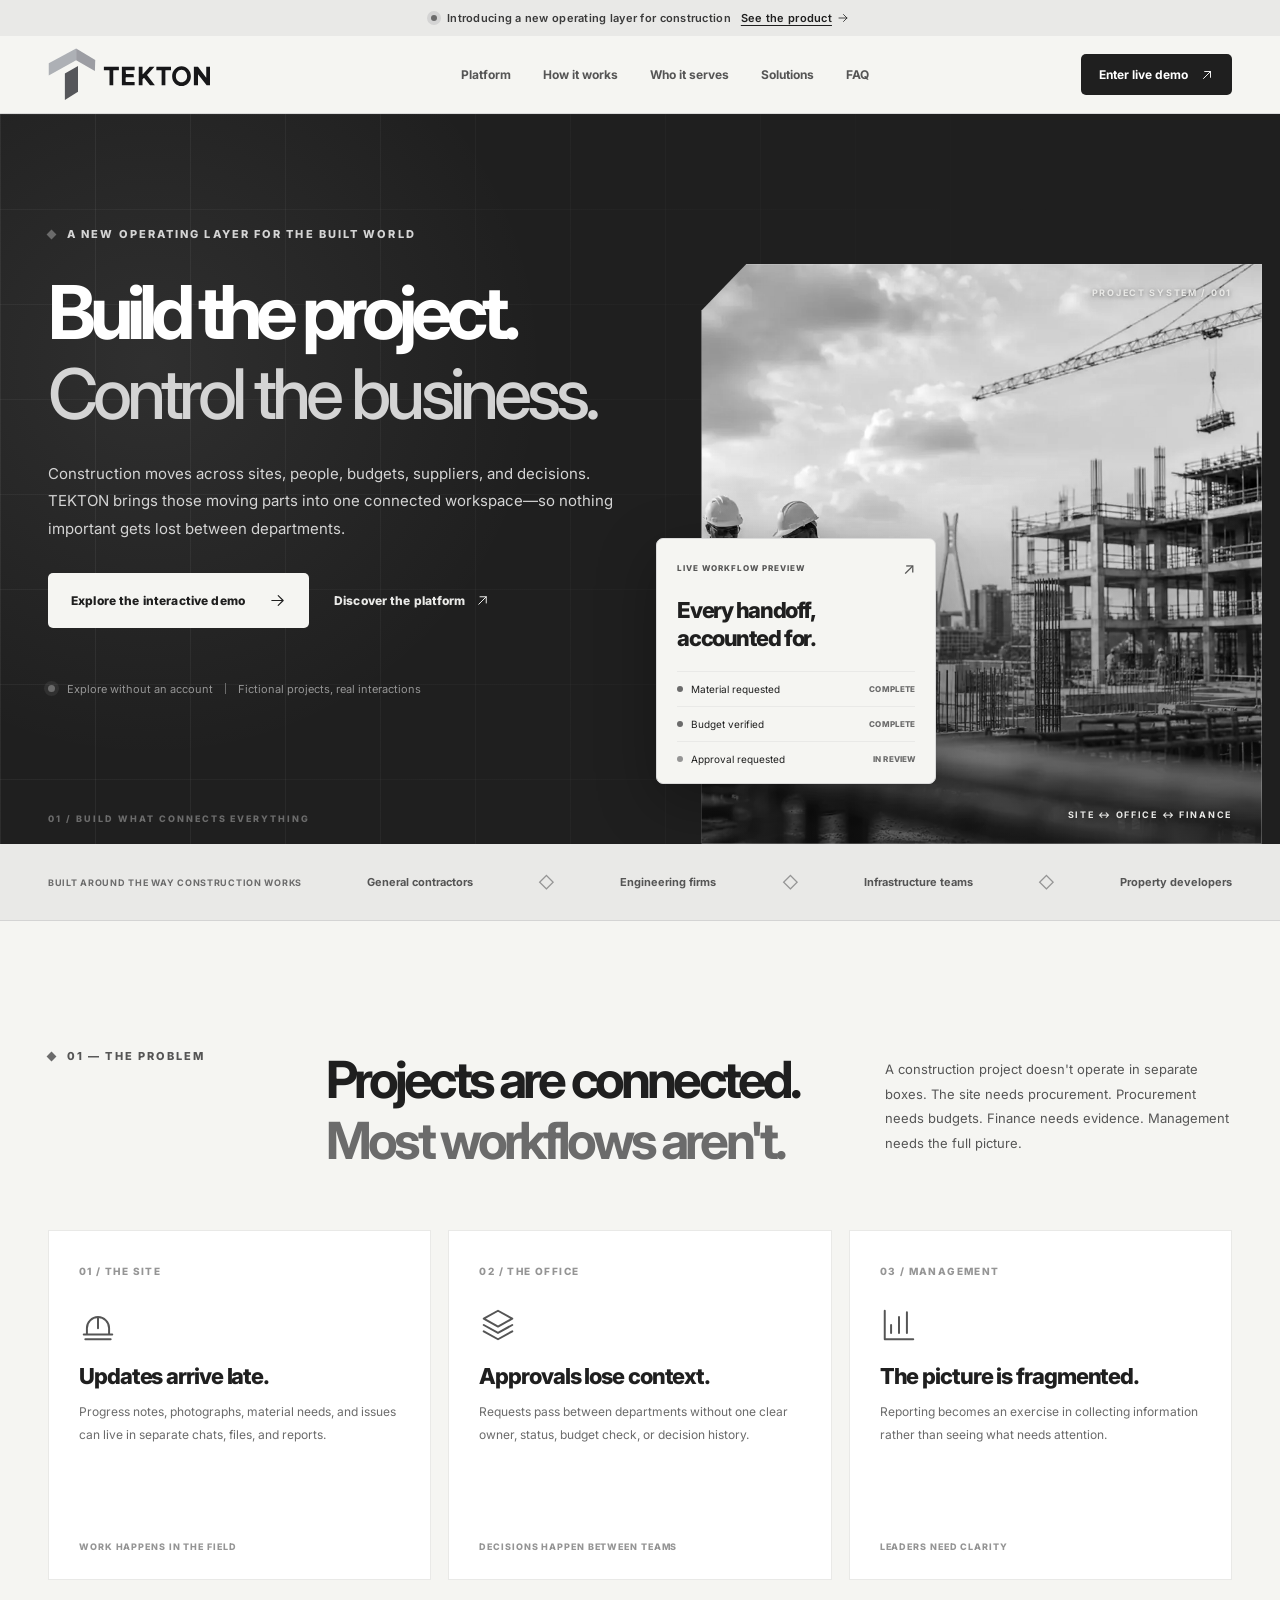
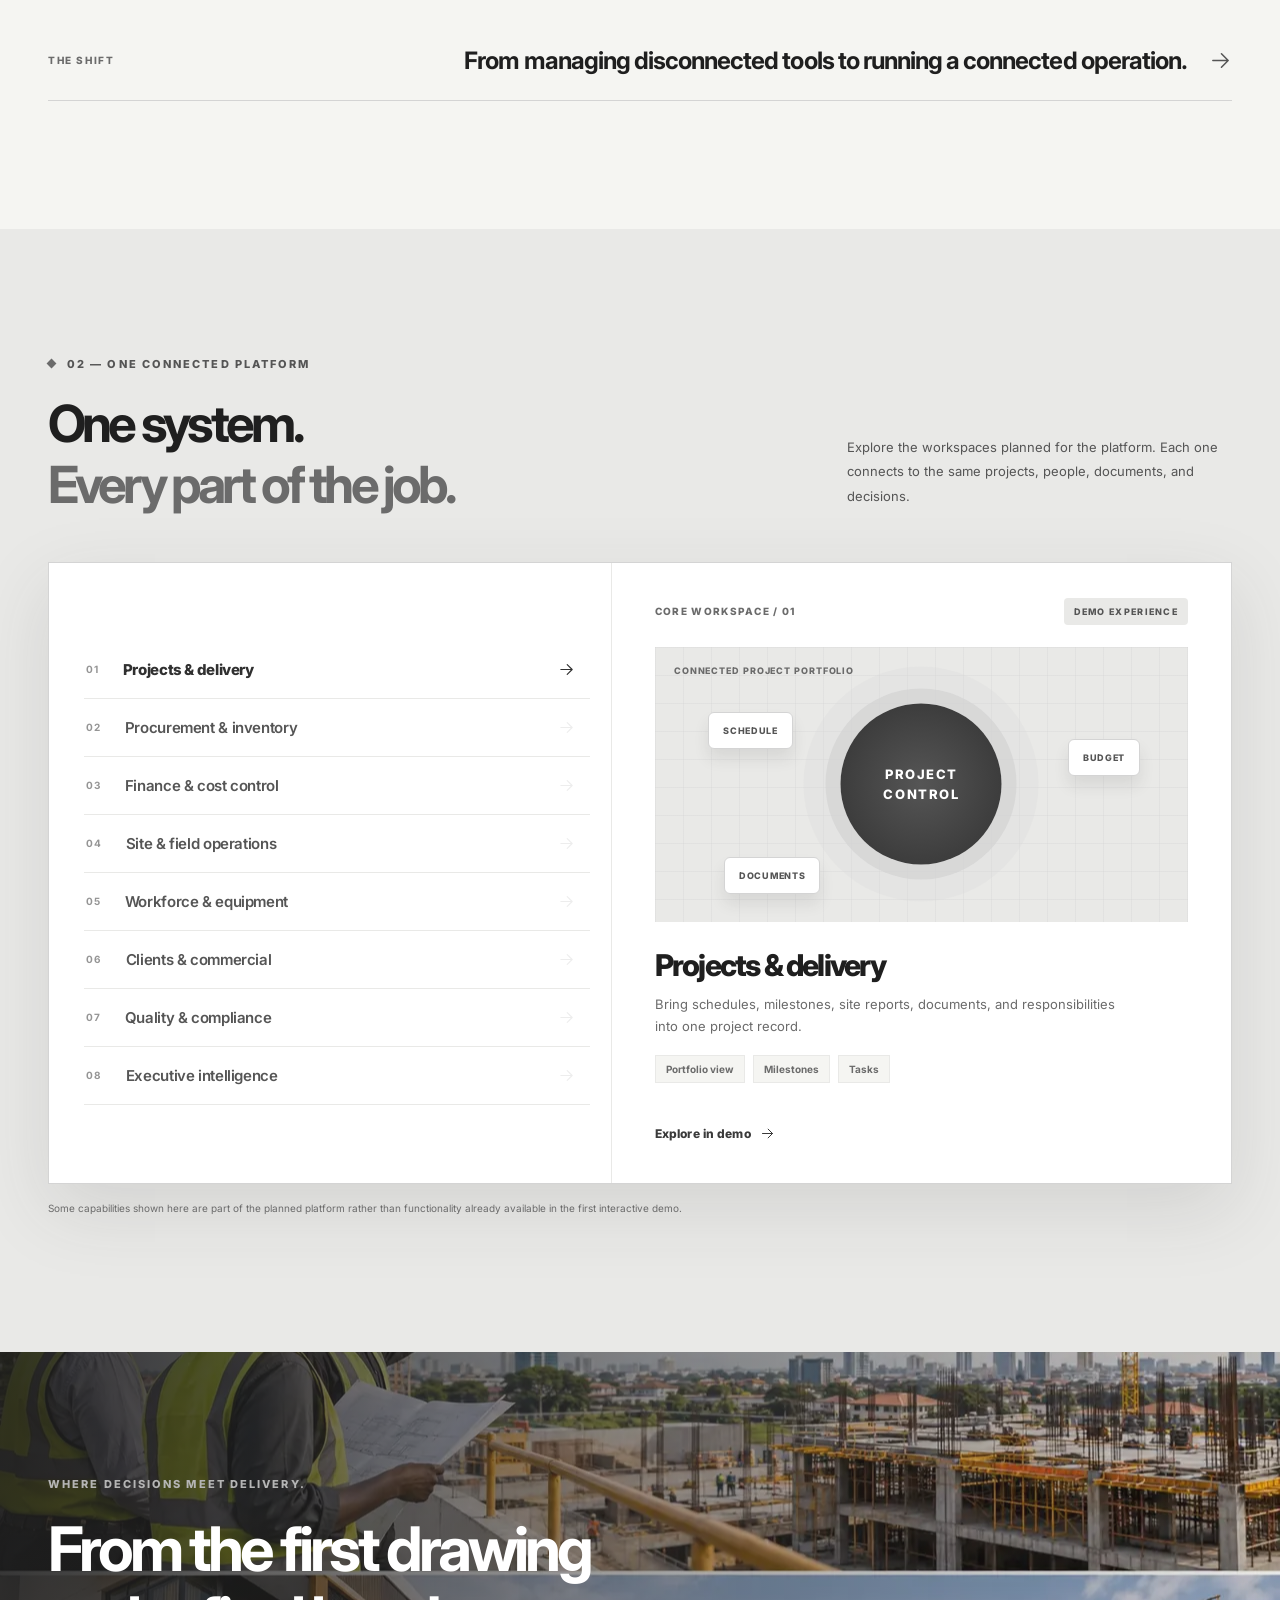
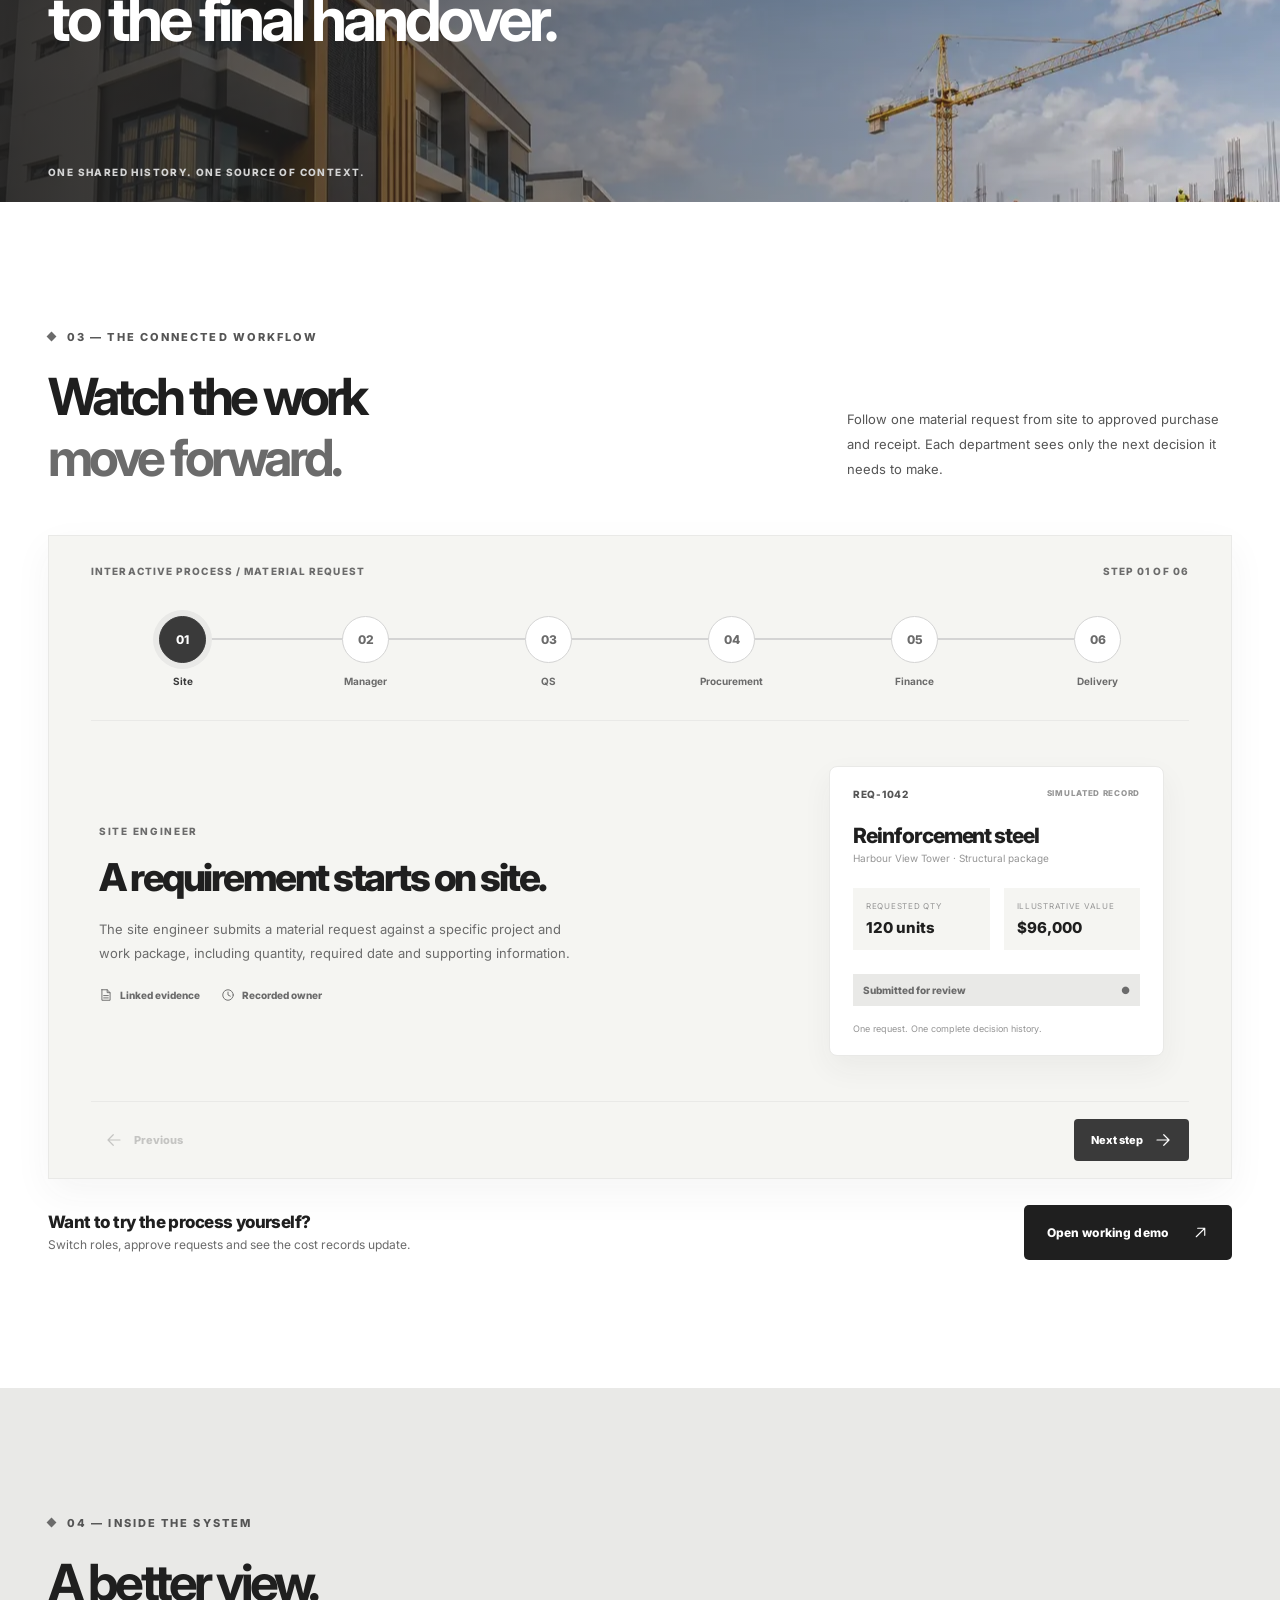
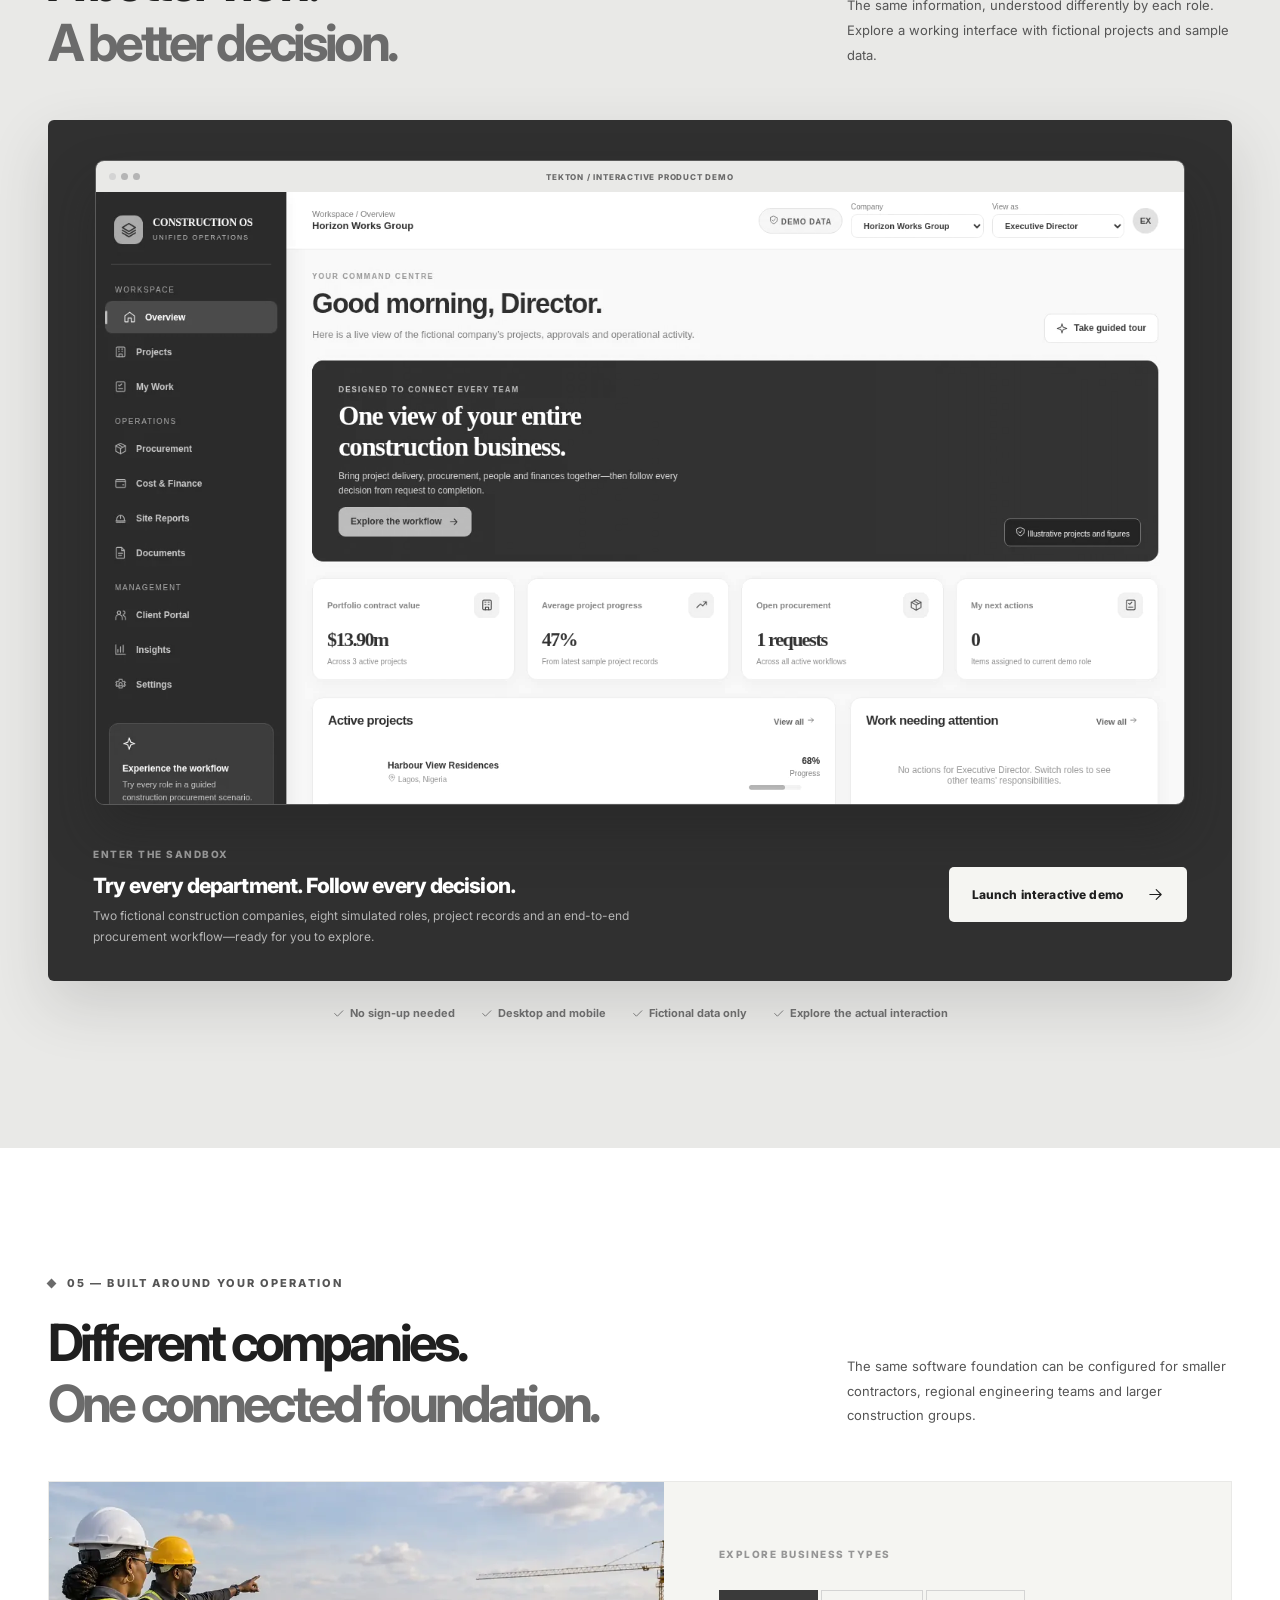
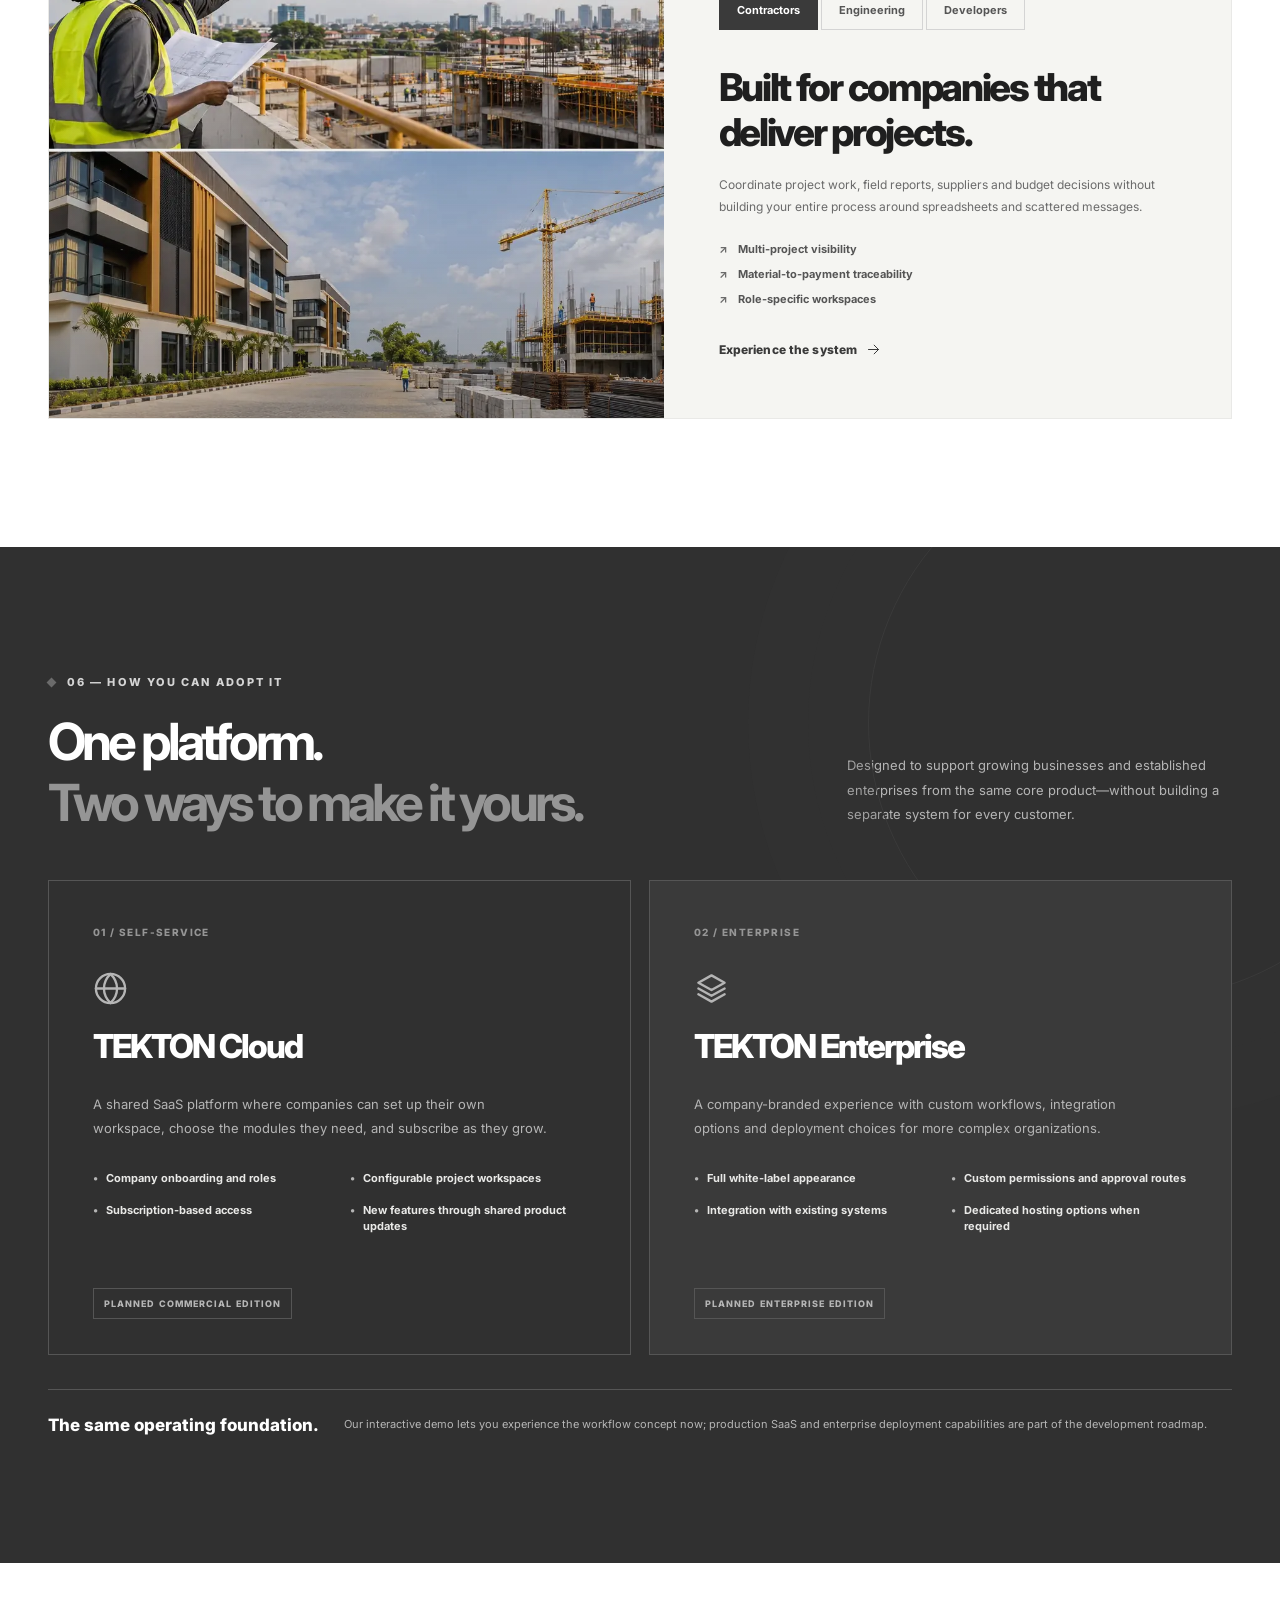
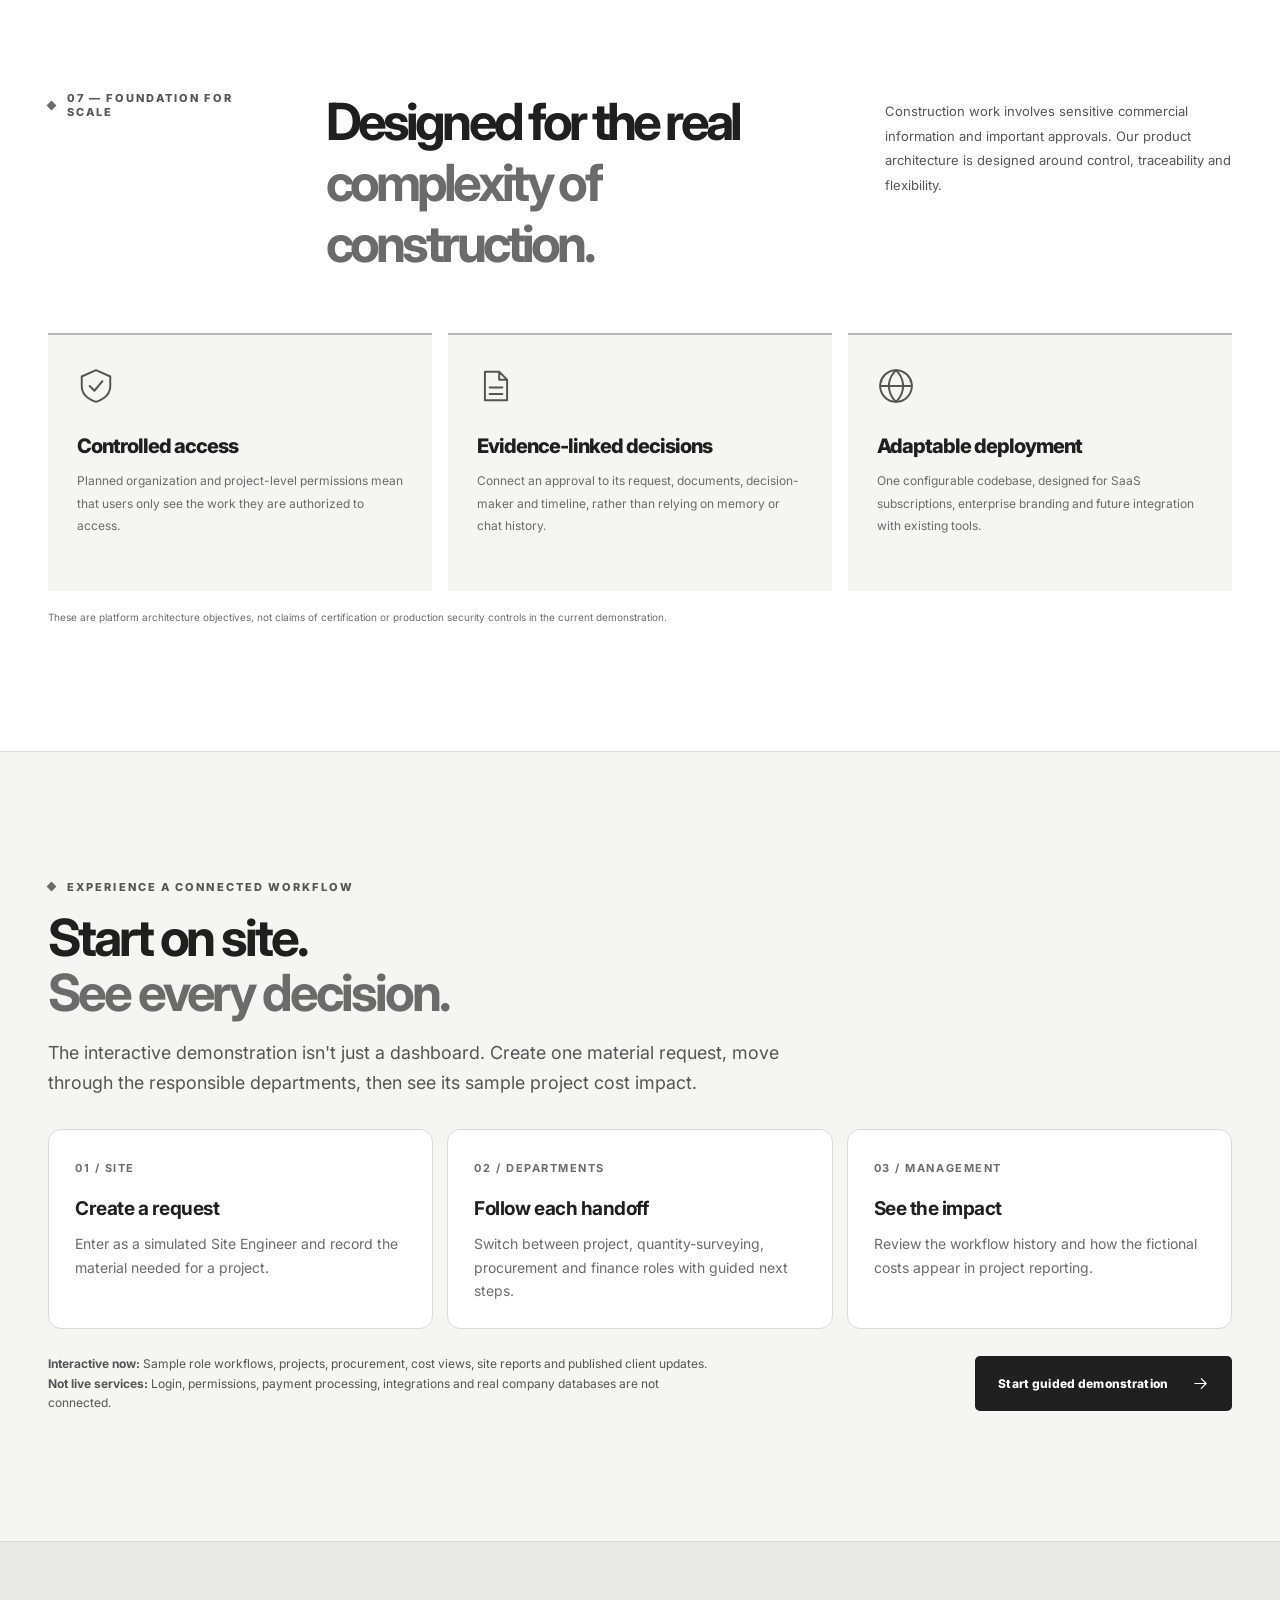
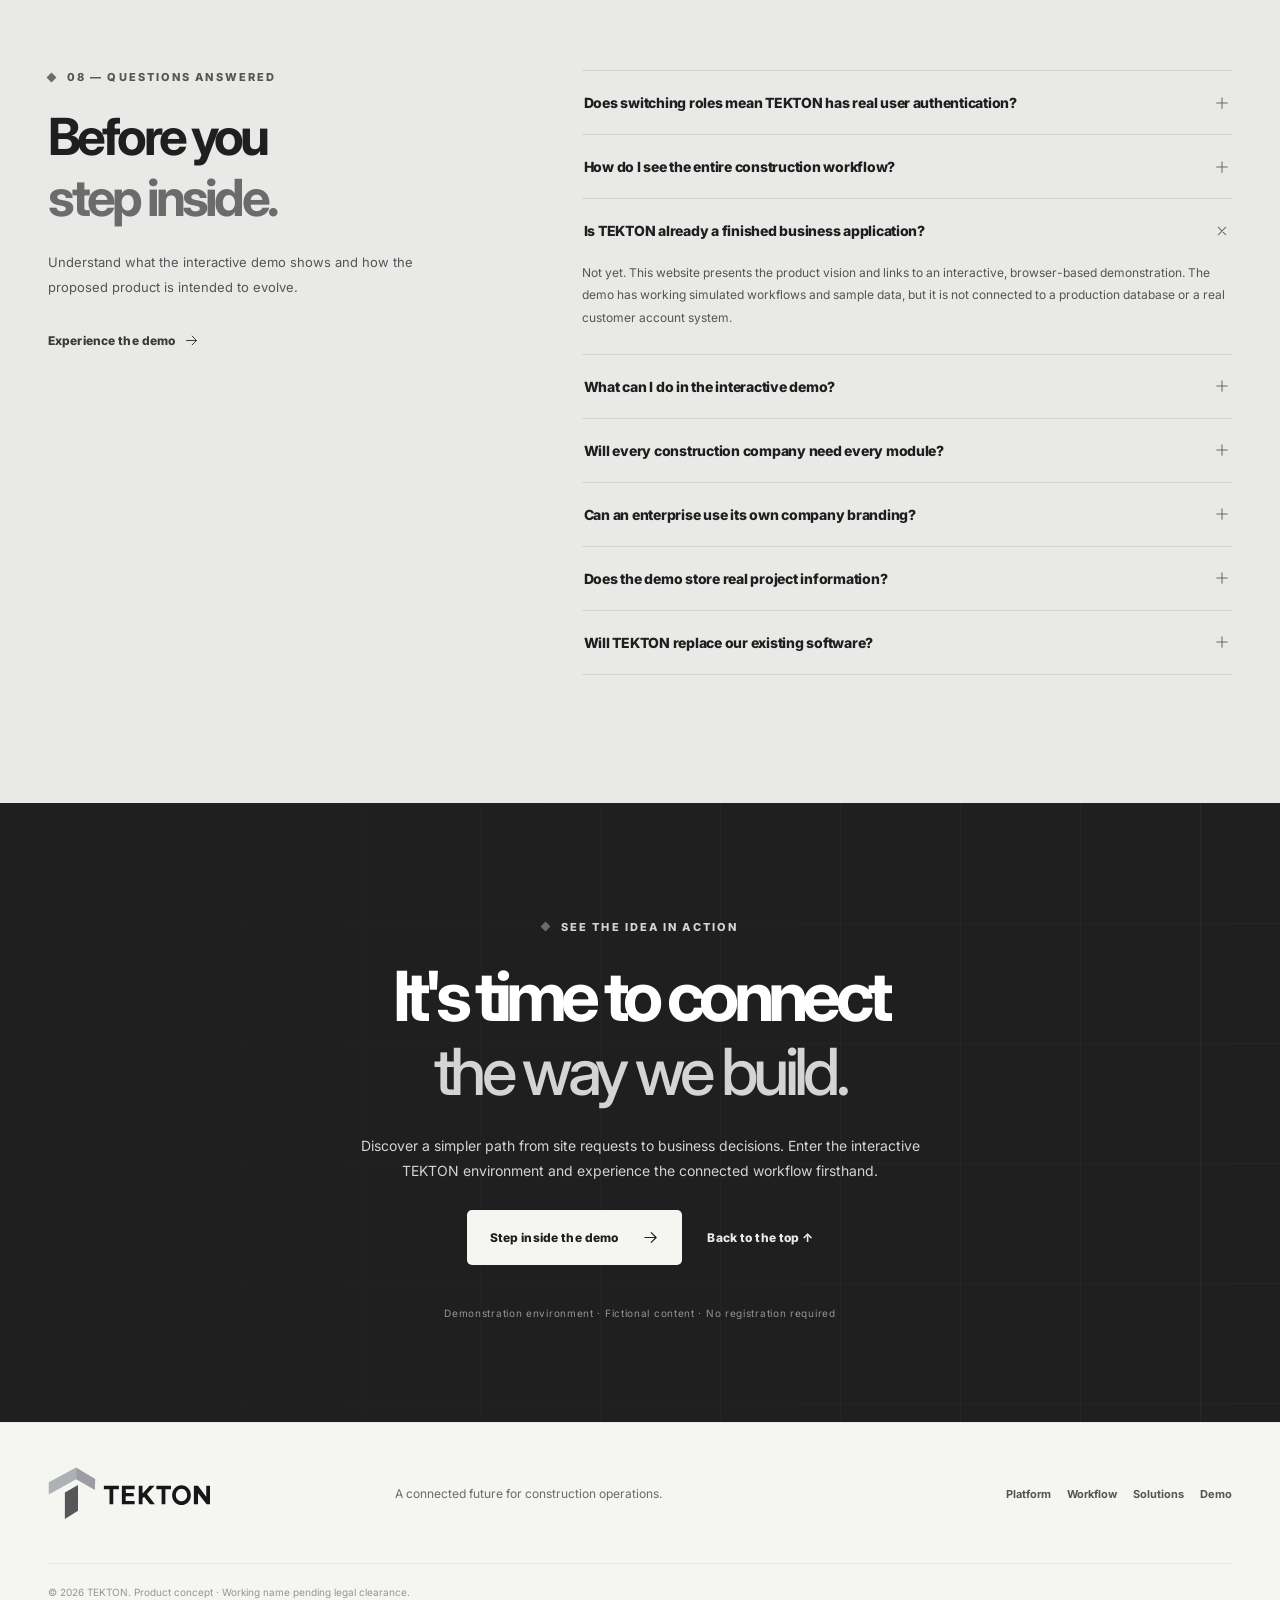
==== commit 1f41fc89: "Sprint 1: guide cross-department demo and restrict client preview to published records" ====
--- a/index.html
+++ b/index.html
@@ -102,7 +102,8 @@
     <section class="audience-section section-space" id="solutions"><div class="container"><div class="section-header reveal"><div><div class="section-kicker"><span class="kicker-square"></span> 05 — BUILT AROUND YOUR OPERATION</div><h2>Different companies.<br/><span>One connected foundation.</span></h2></div><p>The same software foundation can be configured for smaller contractors, regional engineering teams and larger construction groups.</p></div><div class="audience-shell reveal"><div class="audience-image"></div><div class="audience-panel"><span class="eyebrow-mini">EXPLORE BUSINESS TYPES</span><div class="audience-buttons" id="audienceButtons" role="tablist" aria-label="Construction business types"><button class="audience-button selected" role="tab" aria-selected="true" data-audience="contractor">Contractors</button><button class="audience-button" role="tab" aria-selected="false" data-audience="engineering">Engineering</button><button class="audience-button" role="tab" aria-selected="false" data-audience="developer">Developers</button></div><h3 id="audienceTitle">Built for companies that deliver projects.</h3><p id="audienceCopy">Coordinate project work, field reports, suppliers and budget decisions without building your entire process around spreadsheets and scattered messages.</p><div id="audiencePoints" class="audience-points"><span>Multi-project visibility</span><span>Material-to-payment traceability</span><span>Role-specific workspaces</span></div><a href="demo/index.html" class="subtle-link">Experience the system <svg class="ico"><use href="#i-arrow"/></svg></a></div></div></div></section>
     <section class="deploy-section section-space" id="deploy"><div class="container"><div class="section-header light-head reveal"><div><div class="section-kicker light"><span class="kicker-square"></span> 06 — HOW YOU CAN ADOPT IT</div><h2>One platform.<br/><span>Two ways to make it yours.</span></h2></div><p>Designed to support growing businesses and established enterprises from the same core product—without building a separate system for every customer.</p></div><div class="deploy-grid"><article class="deploy-card reveal"><div class="deploy-number">01 / SELF-SERVICE</div><svg class="deploy-icon"><use href="#i-globe"/></svg><h3>TEKTON Cloud</h3><p>A shared SaaS platform where companies can set up their own workspace, choose the modules they need, and subscribe as they grow.</p><ul><li>Company onboarding and roles</li><li>Configurable project workspaces</li><li>Subscription-based access</li><li>New features through shared product updates</li></ul><span class="coming-tag">PLANNED COMMERCIAL EDITION</span></article><article class="deploy-card reveal delay-one"><div class="deploy-number">02 / ENTERPRISE</div><svg class="deploy-icon"><use href="#i-layers"/></svg><h3>TEKTON Enterprise</h3><p>A company-branded experience with custom workflows, integration options and deployment choices for more complex organizations.</p><ul><li>Full white-label appearance</li><li>Custom permissions and approval routes</li><li>Integration with existing systems</li><li>Dedicated hosting options when required</li></ul><span class="coming-tag">PLANNED ENTERPRISE EDITION</span></article></div><div class="deploy-note reveal"><strong>The same operating foundation.</strong><span>Our interactive demo lets you experience the workflow concept now; production SaaS and enterprise deployment capabilities are part of the development roadmap.</span></div></div></section>
     <section class="foundation-section section-space"><div class="container"><div class="split-heading reveal"><div class="section-kicker"><span class="kicker-square"></span> 07 — FOUNDATION FOR SCALE</div><h2>Designed for the real<br/><span>complexity of construction.</span></h2><p>Construction work involves sensitive commercial information and important approvals. Our product architecture is designed around control, traceability and flexibility.</p></div><div class="foundation-grid"><article class="foundation-card reveal"><svg class="big-line-ico"><use href="#i-shield"/></svg><h3>Controlled access</h3><p>Planned organization and project-level permissions mean that users only see the work they are authorized to access.</p></article><article class="foundation-card reveal delay-one"><svg class="big-line-ico"><use href="#i-doc"/></svg><h3>Evidence-linked decisions</h3><p>Connect an approval to its request, documents, decision-maker and timeline, rather than relying on memory or chat history.</p></article><article class="foundation-card reveal delay-two"><svg class="big-line-ico"><use href="#i-globe"/></svg><h3>Adaptable deployment</h3><p>One configurable codebase, designed for SaaS subscriptions, enterprise branding and future integration with existing tools.</p></article></div><p class="foundation-caveat">These are platform architecture objectives, not claims of certification or production security controls in the current demonstration.</p></div></section>
-    <section class="faq-section section-space" id="faq"><div class="container faq-layout"><div class="faq-intro reveal"><div class="section-kicker"><span class="kicker-square"></span> 08 — QUESTIONS ANSWERED</div><h2>Before you<br/><span>step inside.</span></h2><p>Understand what the interactive demo shows and how the proposed product is intended to evolve.</p><a href="demo/index.html" class="subtle-link">Experience the demo <svg class="ico"><use href="#i-arrow"/></svg></a></div><div class="faq-list" id="faqList"><details class="faq-item" open><summary>Is TEKTON already a finished business application?<svg class="ico"><use href="#i-plus"/></svg></summary><p>Not yet. This website presents the product vision and links to an interactive, browser-based demonstration. The demo has working simulated workflows and sample data, but it is not connected to a production database or a real customer account system.</p></details><details class="faq-item"><summary>What can I do in the interactive demo?<svg class="ico"><use href="#i-plus"/></svg></summary><p>Explore executive dashboards, projects, procurement, costs, site reports, documents, client views and insights. Switch between eight simulated roles and move a material request through its departments. Actions affect demo data in your browser.</p></details><details class="faq-item"><summary>Will every construction company need every module?<svg class="ico"><use href="#i-plus"/></svg></summary><p>No. The architecture is modular. Smaller teams can focus on the essentials while more complex companies can configure additional operational modules, workflows and permissions.</p></details><details class="faq-item"><summary>Can an enterprise use its own company branding?<svg class="ico"><use href="#i-plus"/></svg></summary><p>That is part of the planned enterprise edition. The design supports customizable logos, colours, domains, departments and approval rules, with separate hosting options where appropriate.</p></details><details class="faq-item"><summary>Does the demo store real project information?<svg class="ico"><use href="#i-plus"/></svg></summary><p>No. The experience uses fictional sample companies and projects. Demo changes are stored locally in your browser and are not an authorized environment for client documents or sensitive financial information.</p></details><details class="faq-item"><summary>Will TEKTON replace our existing software?<svg class="ico"><use href="#i-plus"/></svg></summary><p>Not necessarily. The product is designed to make construction workflows more connected and to integrate with existing systems where that delivers more value than replacing them.</p></details></div></div></section>
+    <section class="demo-clarity section-space" id="demo-guide"><div class="container"><div class="section-kicker"><span class="kicker-square"></span> EXPERIENCE A CONNECTED WORKFLOW</div><h2>Start on site.<br/><span>See every decision.</span></h2><p class="demo-clarity-lead">The interactive demonstration isn't just a dashboard. Create one material request, move through the responsible departments, then see its sample project cost impact.</p><div class="demo-clarity-grid"><article><span>01 / SITE</span><h3>Create a request</h3><p>Enter as a simulated Site Engineer and record the material needed for a project.</p></article><article><span>02 / DEPARTMENTS</span><h3>Follow each handoff</h3><p>Switch between project, quantity-surveying, procurement and finance roles with guided next steps.</p></article><article><span>03 / MANAGEMENT</span><h3>See the impact</h3><p>Review the workflow history and how the fictional costs appear in project reporting.</p></article></div><div class="demo-clarity-footer"><p><strong>Interactive now:</strong> Sample role workflows, projects, procurement, cost views, site reports and published client updates. <strong>Not live services:</strong> Login, permissions, payment processing, integrations and real company databases are not connected.</p><a class="btn btn-dark" href="demo/index.html">Start guided demonstration <svg class="ico"><use href="#i-arrow"/></svg></a></div></div></section>
+    <section class="faq-section section-space" id="faq"><div class="container faq-layout"><div class="faq-intro reveal"><div class="section-kicker"><span class="kicker-square"></span> 08 — QUESTIONS ANSWERED</div><h2>Before you<br/><span>step inside.</span></h2><p>Understand what the interactive demo shows and how the proposed product is intended to evolve.</p><a href="demo/index.html" class="subtle-link">Experience the demo <svg class="ico"><use href="#i-arrow"/></svg></a></div><div class="faq-list" id="faqList"><details class="faq-item"><summary>Does switching roles mean TEKTON has real user authentication?<svg class="ico"><use href="#i-plus"/></svg></summary><p>No. The role picker is a demonstration control showing proposed departmental responsibilities. It is not real authentication or a production authorization boundary. Only fictional data should be used.</p></details><details class="faq-item"><summary>How do I see the entire construction workflow?<svg class="ico"><use href="#i-plus"/></svg></summary><p>Open the demo and choose Start guided workflow. Submit a material request as Site Engineer, then use Continue as next department to progress it. The last stage links to the cost summary.</p></details><details class="faq-item" open><summary>Is TEKTON already a finished business application?<svg class="ico"><use href="#i-plus"/></svg></summary><p>Not yet. This website presents the product vision and links to an interactive, browser-based demonstration. The demo has working simulated workflows and sample data, but it is not connected to a production database or a real customer account system.</p></details><details class="faq-item"><summary>What can I do in the interactive demo?<svg class="ico"><use href="#i-plus"/></svg></summary><p>Explore executive dashboards, projects, procurement, costs, site reports, documents, client views and insights. Switch between eight simulated roles and move a material request through its departments. Actions affect demo data in your browser.</p></details><details class="faq-item"><summary>Will every construction company need every module?<svg class="ico"><use href="#i-plus"/></svg></summary><p>No. The architecture is modular. Smaller teams can focus on the essentials while more complex companies can configure additional operational modules, workflows and permissions.</p></details><details class="faq-item"><summary>Can an enterprise use its own company branding?<svg class="ico"><use href="#i-plus"/></svg></summary><p>That is part of the planned enterprise edition. The design supports customizable logos, colours, domains, departments and approval rules, with separate hosting options where appropriate.</p></details><details class="faq-item"><summary>Does the demo store real project information?<svg class="ico"><use href="#i-plus"/></svg></summary><p>No. The experience uses fictional sample companies and projects. Demo changes are stored locally in your browser and are not an authorized environment for client documents or sensitive financial information.</p></details><details class="faq-item"><summary>Will TEKTON replace our existing software?<svg class="ico"><use href="#i-plus"/></svg></summary><p>Not necessarily. The product is designed to make construction workflows more connected and to integrate with existing systems where that delivers more value than replacing them.</p></details></div></div></section>
     <section class="final-cta" id="final-cta"><div class="final-grid" aria-hidden="true"></div><div class="container final-content reveal"><div class="section-kicker light"><span class="kicker-square"></span> SEE THE IDEA IN ACTION</div><h2>It's time to connect<br/><em>the way we build.</em></h2><p>Discover a simpler path from site requests to business decisions. Enter the interactive TEKTON environment and experience the connected workflow firsthand.</p><div class="final-actions"><a class="btn btn-warm" href="demo/index.html">Step inside the demo <svg class="ico"><use href="#i-arrow"/></svg></a><a class="subtle-link light-link" href="#top">Back to the top ↑</a></div><span class="footer-note">Demonstration environment · Fictional content · No registration required</span></div></section>
   </main>
   <footer class="footer"><div class="container footer-layout"><a href="#top" class="brand" aria-label="TEKTON home"><img src="brand/logos/svg/tekton-primary-light.svg" alt="TEKTON" width="165" height="54" /></a><p>A connected future for construction operations.</p><div class="footer-links"><a href="#platform">Platform</a><a href="#workflow">Workflow</a><a href="#deploy">Solutions</a><a href="demo/index.html">Demo</a></div><div class="footer-small">© <span id="year">2026</span> TEKTON. Product concept · Working name pending legal clearance.</div></div></footer>
--- a/styles.css
+++ b/styles.css
@@ -26,3 +26,6 @@
 @media(max-width:940px){.main-nav{background:#F5F5F2}}
 @media(max-width:700px){.brand img{width:130px;max-height:52px}.footer .brand img{width:138px}.nav-cta{font-size:10px;padding:11px 10px}}
 @media(max-width:420px){.brand img{width:120px}.nav-cta{padding:10px 9px}}
+
+/* Sprint 1: guided demo explanation — TEKTON v3 neutrals */
+.demo-clarity{background:#F5F5F2;border-block:1px solid #DADADA}.demo-clarity h2{font-size:clamp(2rem,4vw,4rem);line-height:1.08;letter-spacing:-.06em;margin:16px 0}.demo-clarity h2 span{color:#6B6B6B}.demo-clarity-lead{color:#555555;font-size:clamp(1rem,1.4vw,1.22rem);max-width:800px;line-height:1.65}.demo-clarity-grid{display:grid;grid-template-columns:repeat(3,minmax(0,1fr));gap:14px;margin-top:32px}.demo-clarity-grid article{padding:26px;background:#FFFFFF;border:1px solid #DADADA;border-radius:13px;min-width:0}.demo-clarity-grid article>span{font-size:11px;letter-spacing:.14em;font-weight:700;color:#6B6B6B}.demo-clarity-grid h3{font-size:19px;margin:21px 0 12px;letter-spacing:-.025em;color:#1F1F1F}.demo-clarity-grid p{font-size:14px;color:#6B6B6B;line-height:1.65;margin:0}.demo-clarity-footer{display:flex;align-items:center;justify-content:space-between;gap:26px;margin-top:25px}.demo-clarity-footer p{font-size:12px;color:#555555;max-width:670px;line-height:1.65;margin:0}.demo-clarity-footer .btn{white-space:nowrap;flex-shrink:0}@media(max-width:800px){.demo-clarity-grid{grid-template-columns:1fr}.demo-clarity-footer{align-items:stretch;flex-direction:column}.demo-clarity-footer .btn{align-self:flex-start}}@media(max-width:520px){.demo-clarity-grid article{padding:20px}.demo-clarity h2{font-size:32px}}
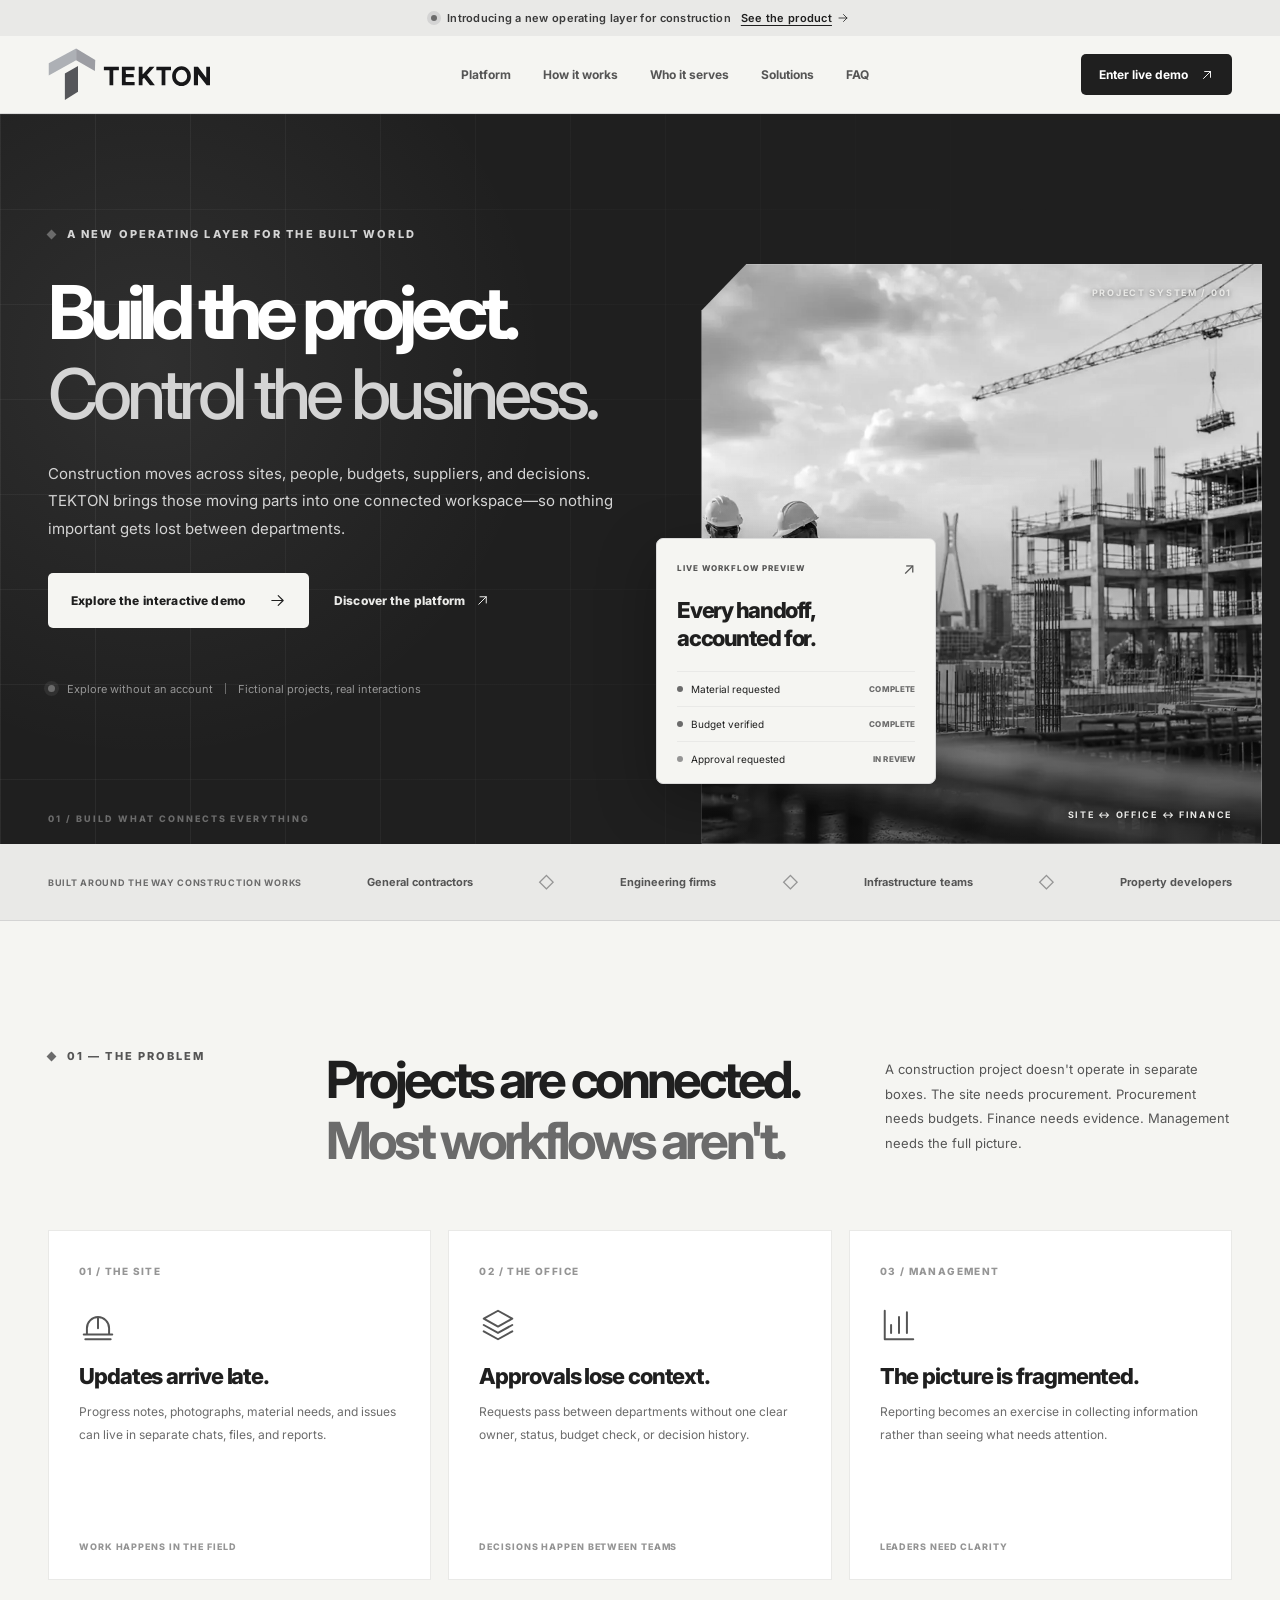
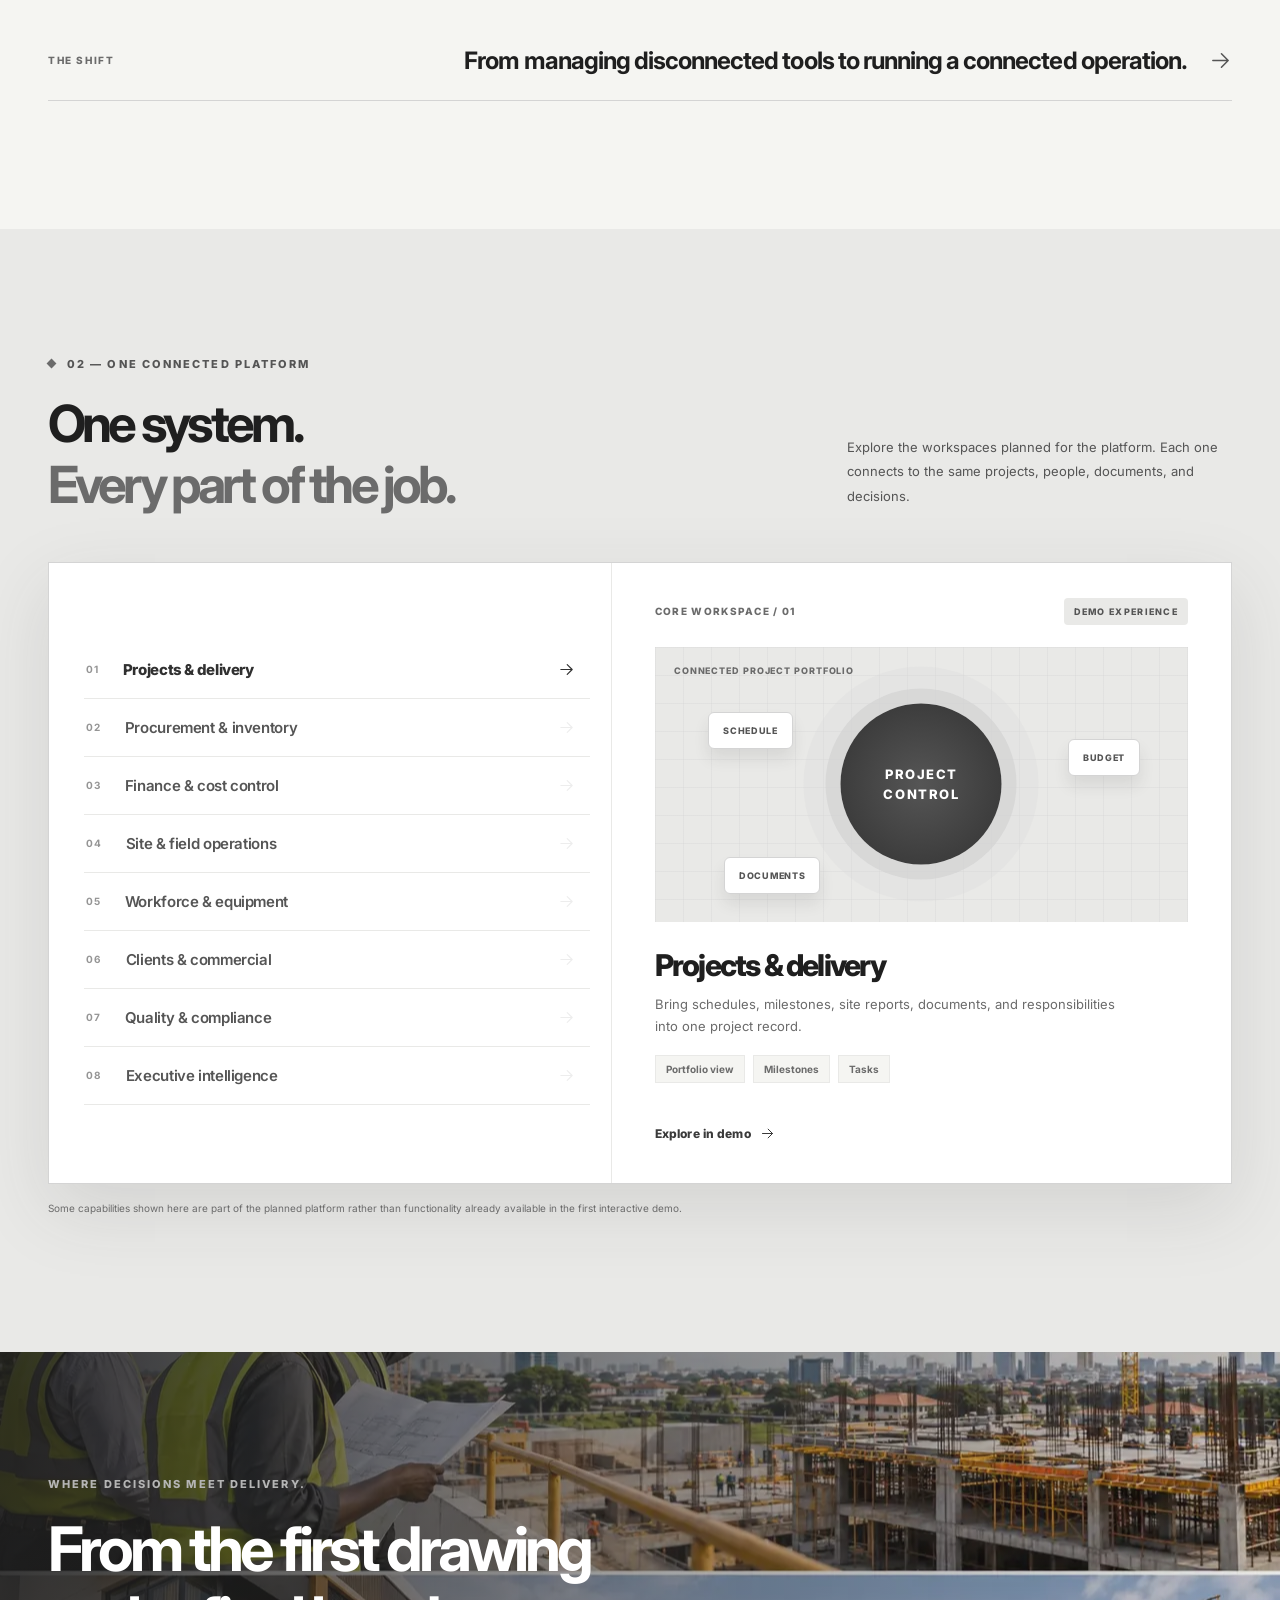
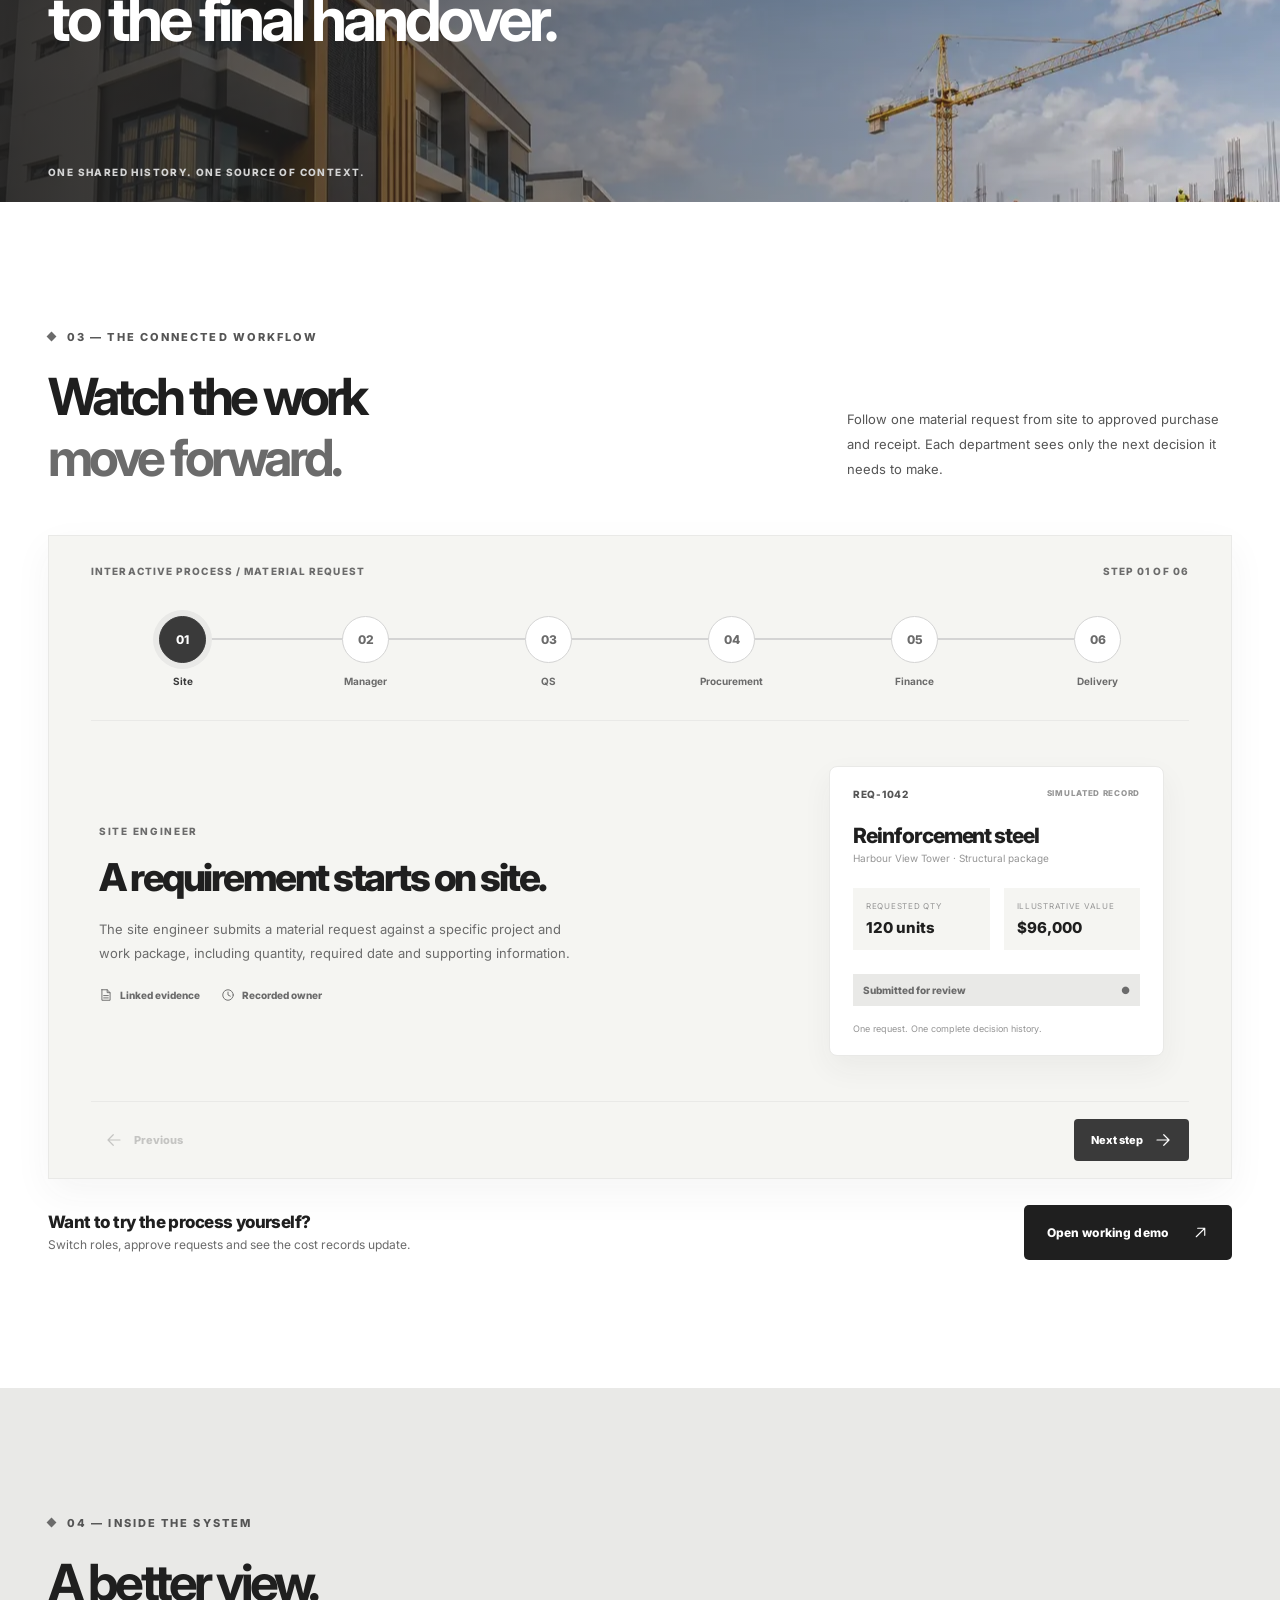
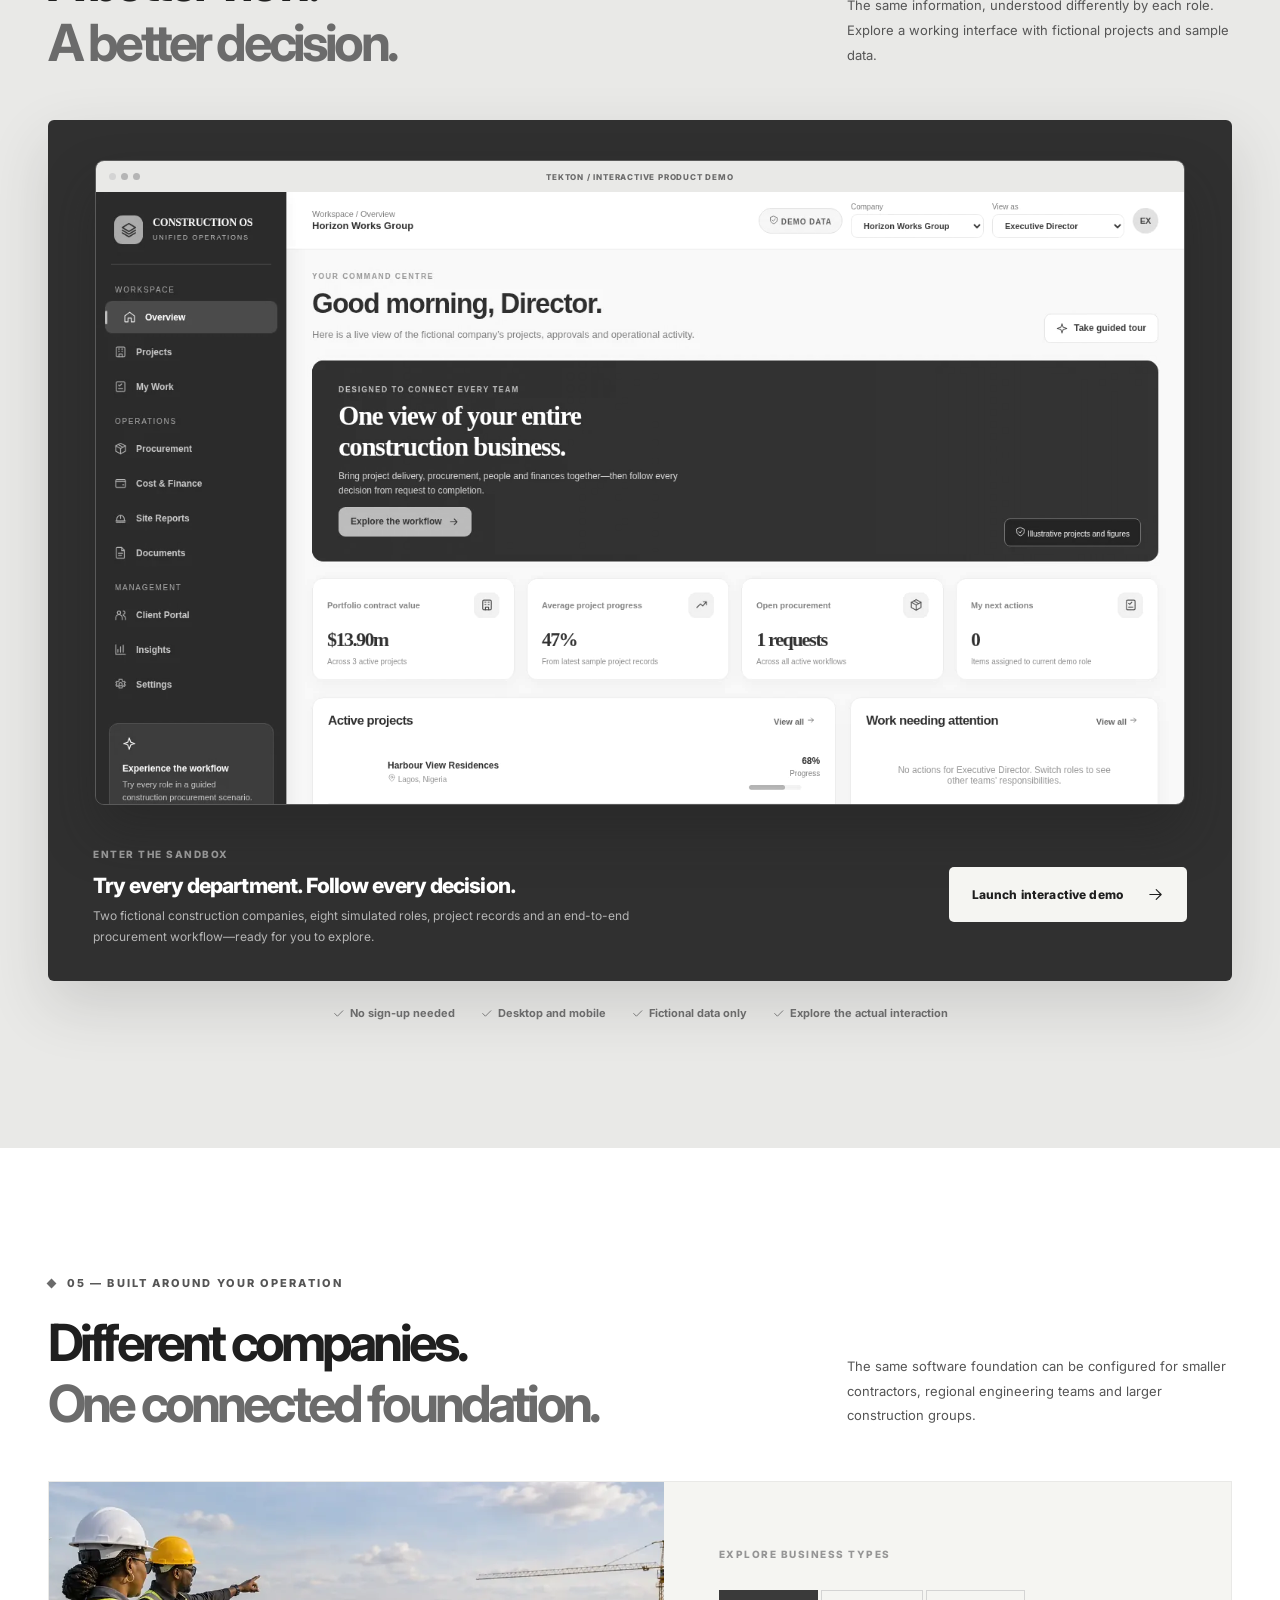
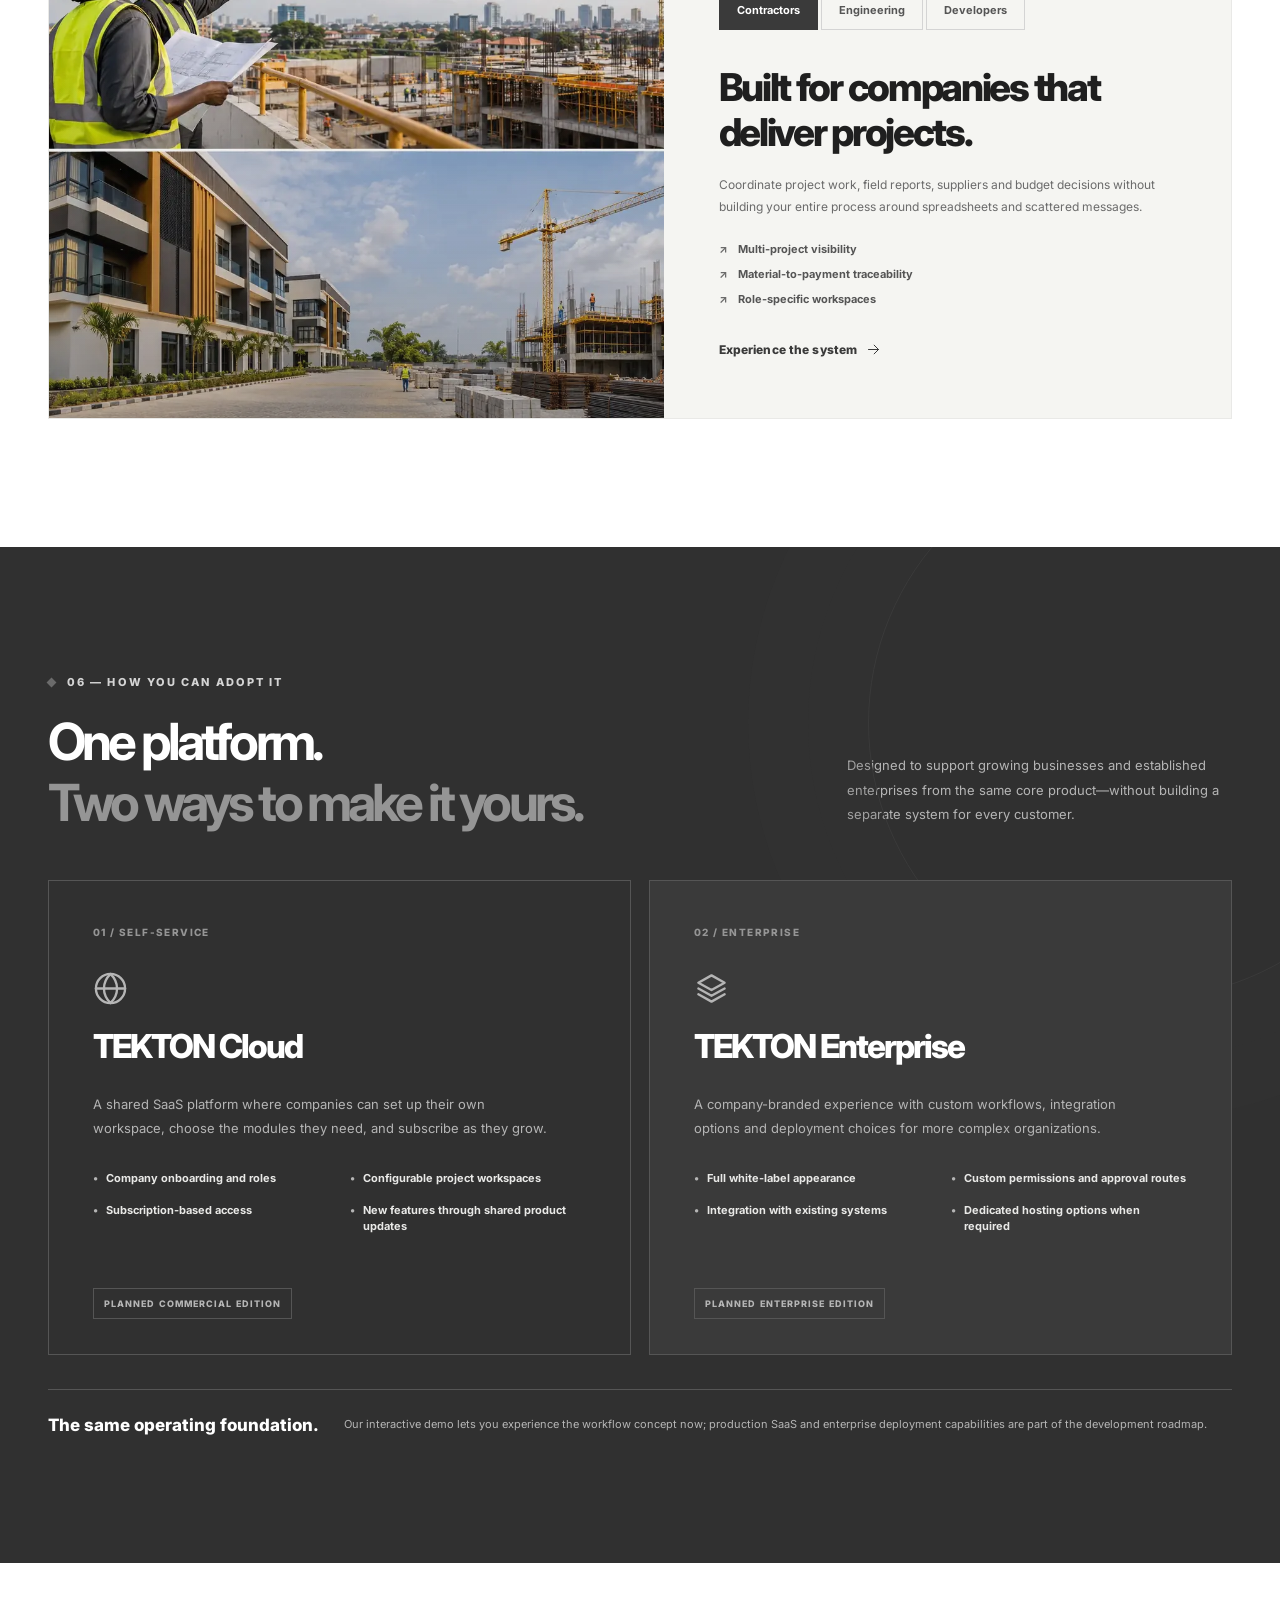
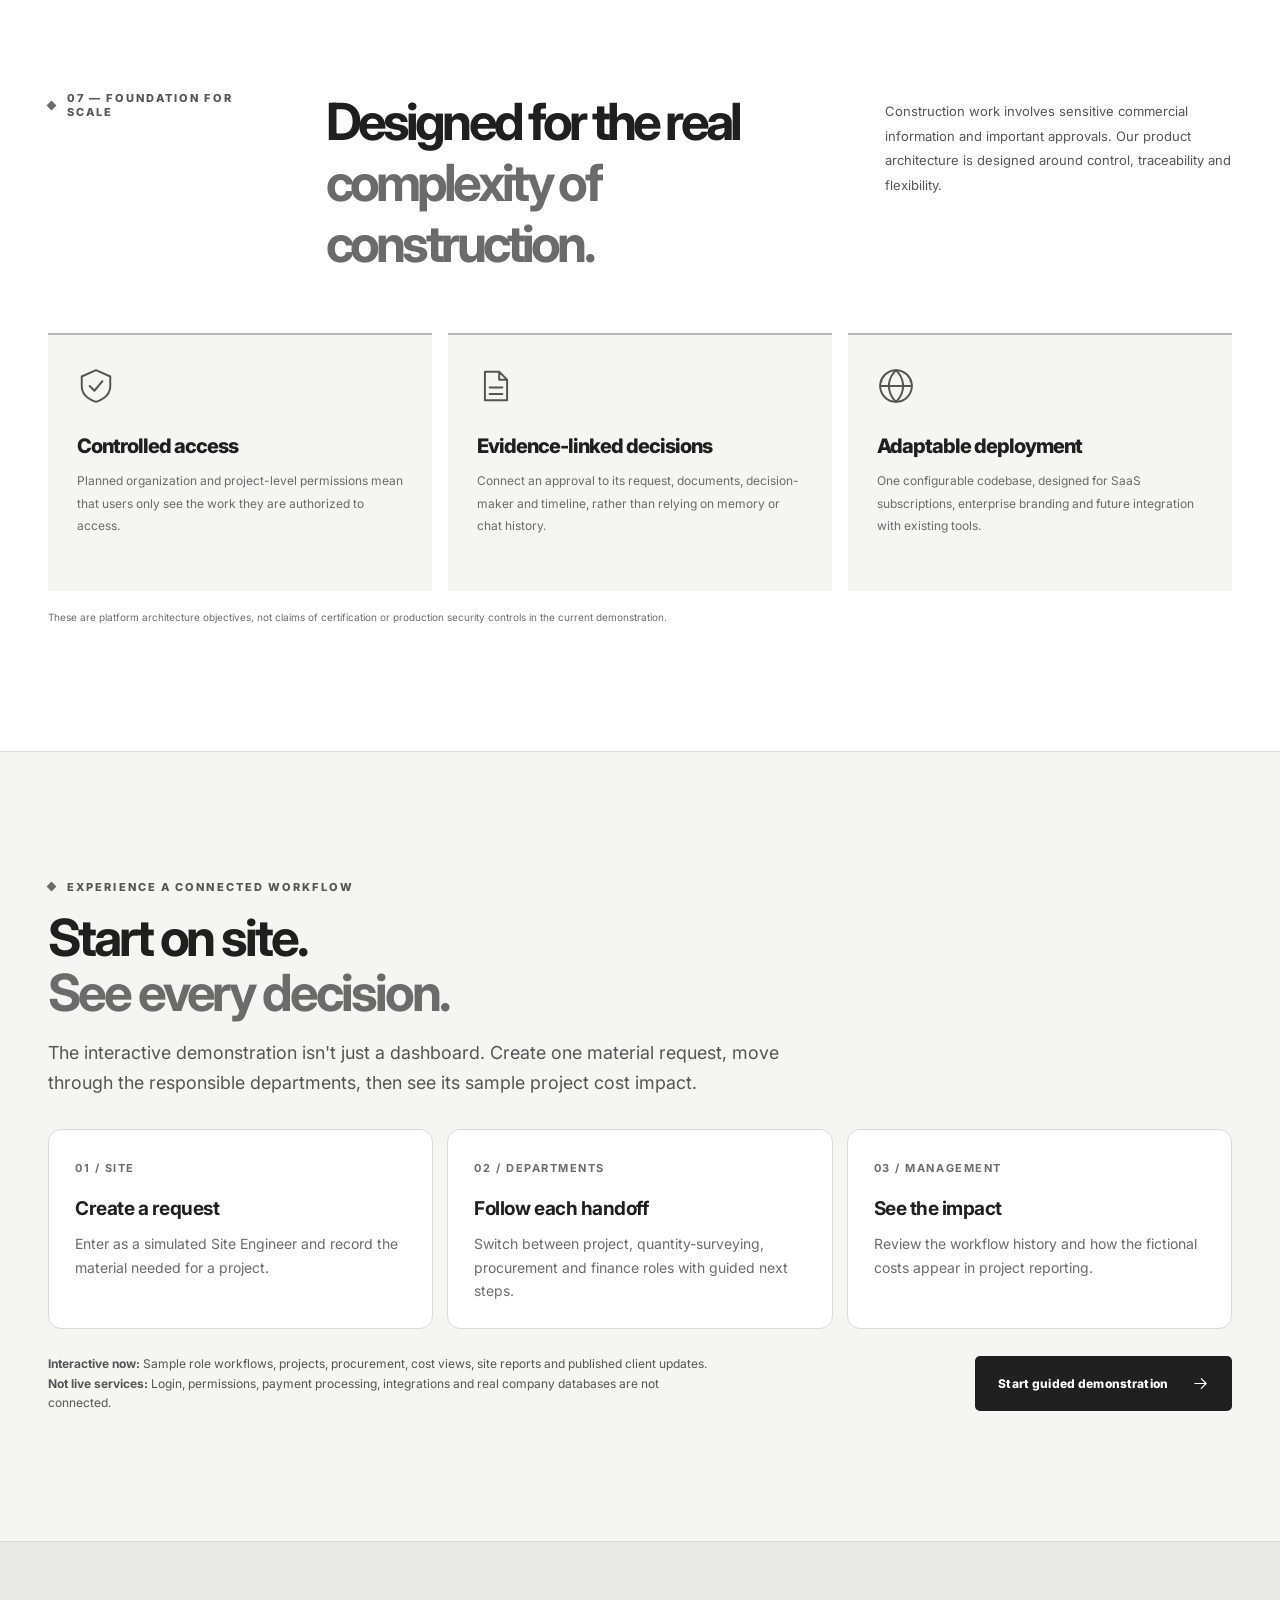
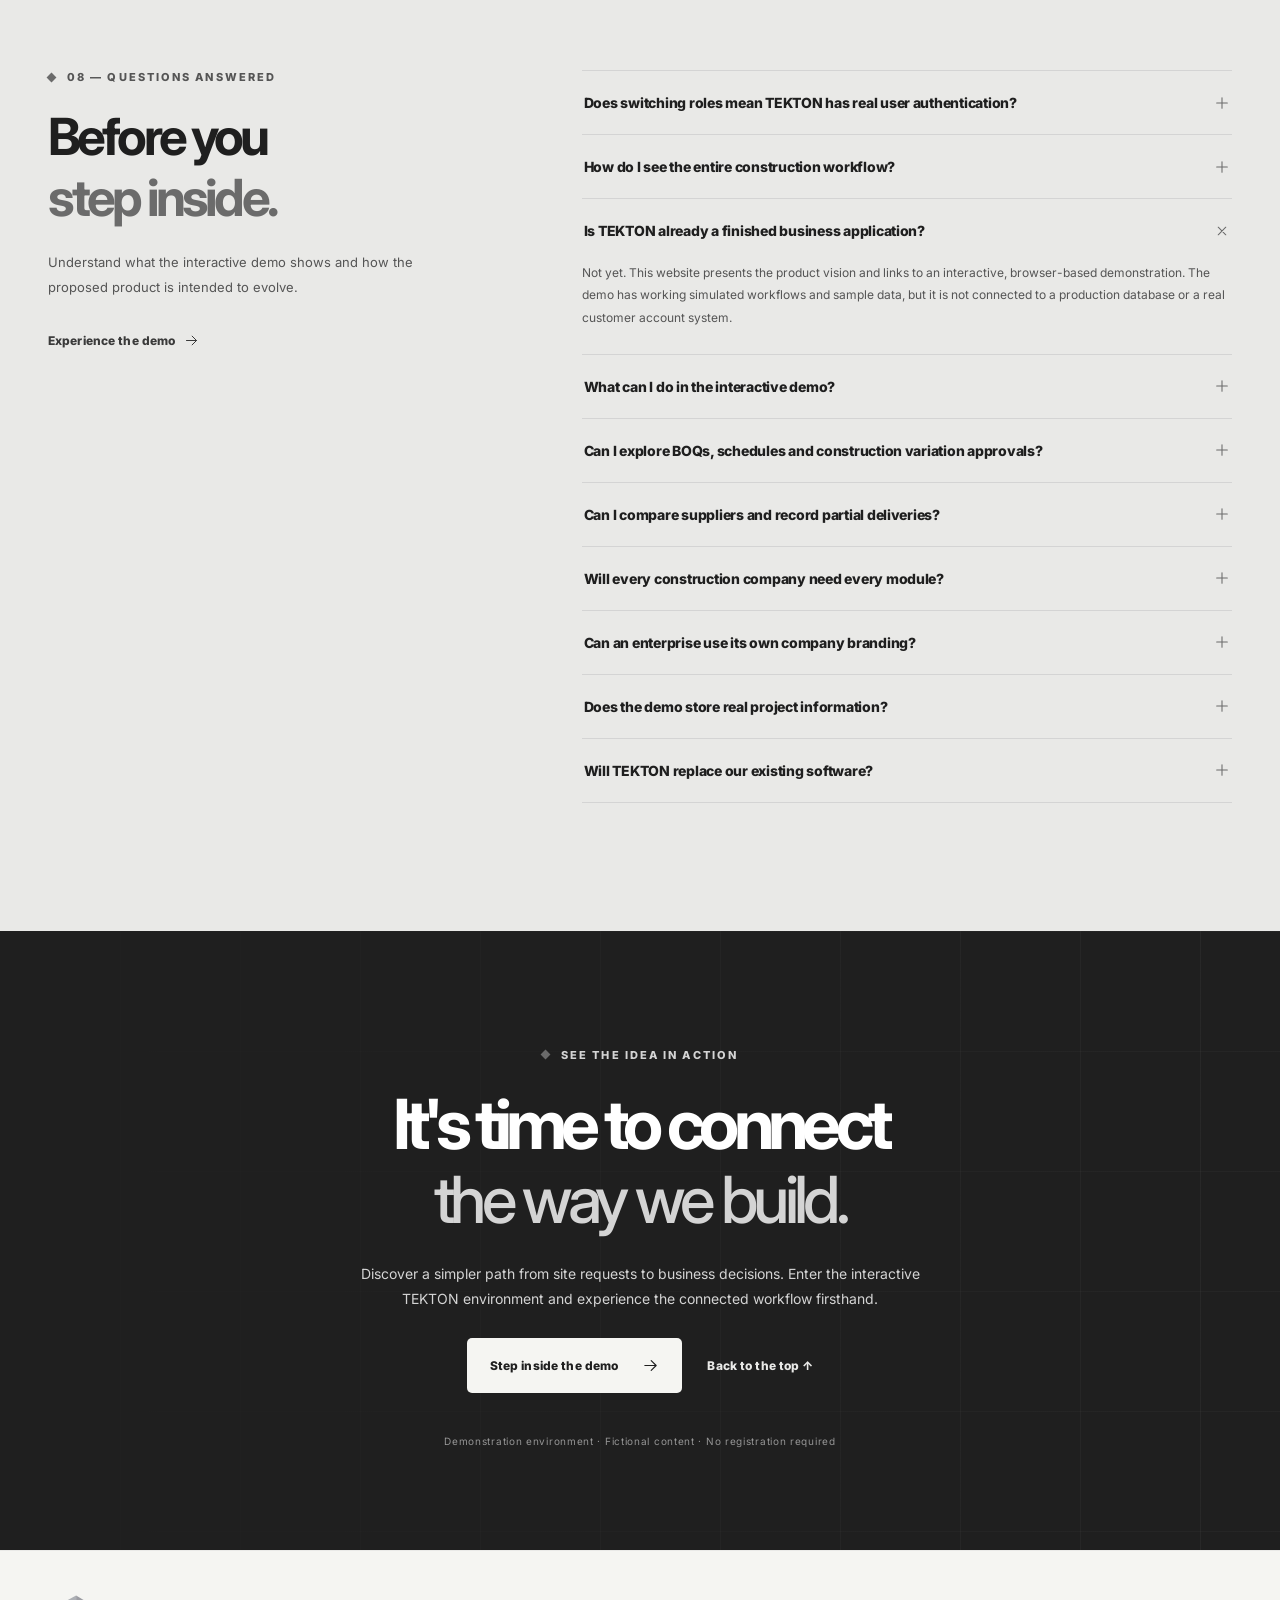
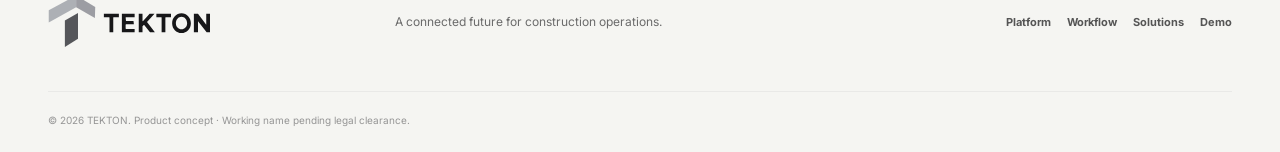
==== commit f9b6ec39: "Document Sprint 2 construction workflows and extend public demo FAQ" ====
--- a/index.html
+++ b/index.html
@@ -103,7 +103,7 @@
     <section class="deploy-section section-space" id="deploy"><div class="container"><div class="section-header light-head reveal"><div><div class="section-kicker light"><span class="kicker-square"></span> 06 — HOW YOU CAN ADOPT IT</div><h2>One platform.<br/><span>Two ways to make it yours.</span></h2></div><p>Designed to support growing businesses and established enterprises from the same core product—without building a separate system for every customer.</p></div><div class="deploy-grid"><article class="deploy-card reveal"><div class="deploy-number">01 / SELF-SERVICE</div><svg class="deploy-icon"><use href="#i-globe"/></svg><h3>TEKTON Cloud</h3><p>A shared SaaS platform where companies can set up their own workspace, choose the modules they need, and subscribe as they grow.</p><ul><li>Company onboarding and roles</li><li>Configurable project workspaces</li><li>Subscription-based access</li><li>New features through shared product updates</li></ul><span class="coming-tag">PLANNED COMMERCIAL EDITION</span></article><article class="deploy-card reveal delay-one"><div class="deploy-number">02 / ENTERPRISE</div><svg class="deploy-icon"><use href="#i-layers"/></svg><h3>TEKTON Enterprise</h3><p>A company-branded experience with custom workflows, integration options and deployment choices for more complex organizations.</p><ul><li>Full white-label appearance</li><li>Custom permissions and approval routes</li><li>Integration with existing systems</li><li>Dedicated hosting options when required</li></ul><span class="coming-tag">PLANNED ENTERPRISE EDITION</span></article></div><div class="deploy-note reveal"><strong>The same operating foundation.</strong><span>Our interactive demo lets you experience the workflow concept now; production SaaS and enterprise deployment capabilities are part of the development roadmap.</span></div></div></section>
     <section class="foundation-section section-space"><div class="container"><div class="split-heading reveal"><div class="section-kicker"><span class="kicker-square"></span> 07 — FOUNDATION FOR SCALE</div><h2>Designed for the real<br/><span>complexity of construction.</span></h2><p>Construction work involves sensitive commercial information and important approvals. Our product architecture is designed around control, traceability and flexibility.</p></div><div class="foundation-grid"><article class="foundation-card reveal"><svg class="big-line-ico"><use href="#i-shield"/></svg><h3>Controlled access</h3><p>Planned organization and project-level permissions mean that users only see the work they are authorized to access.</p></article><article class="foundation-card reveal delay-one"><svg class="big-line-ico"><use href="#i-doc"/></svg><h3>Evidence-linked decisions</h3><p>Connect an approval to its request, documents, decision-maker and timeline, rather than relying on memory or chat history.</p></article><article class="foundation-card reveal delay-two"><svg class="big-line-ico"><use href="#i-globe"/></svg><h3>Adaptable deployment</h3><p>One configurable codebase, designed for SaaS subscriptions, enterprise branding and future integration with existing tools.</p></article></div><p class="foundation-caveat">These are platform architecture objectives, not claims of certification or production security controls in the current demonstration.</p></div></section>
     <section class="demo-clarity section-space" id="demo-guide"><div class="container"><div class="section-kicker"><span class="kicker-square"></span> EXPERIENCE A CONNECTED WORKFLOW</div><h2>Start on site.<br/><span>See every decision.</span></h2><p class="demo-clarity-lead">The interactive demonstration isn't just a dashboard. Create one material request, move through the responsible departments, then see its sample project cost impact.</p><div class="demo-clarity-grid"><article><span>01 / SITE</span><h3>Create a request</h3><p>Enter as a simulated Site Engineer and record the material needed for a project.</p></article><article><span>02 / DEPARTMENTS</span><h3>Follow each handoff</h3><p>Switch between project, quantity-surveying, procurement and finance roles with guided next steps.</p></article><article><span>03 / MANAGEMENT</span><h3>See the impact</h3><p>Review the workflow history and how the fictional costs appear in project reporting.</p></article></div><div class="demo-clarity-footer"><p><strong>Interactive now:</strong> Sample role workflows, projects, procurement, cost views, site reports and published client updates. <strong>Not live services:</strong> Login, permissions, payment processing, integrations and real company databases are not connected.</p><a class="btn btn-dark" href="demo/index.html">Start guided demonstration <svg class="ico"><use href="#i-arrow"/></svg></a></div></div></section>
-    <section class="faq-section section-space" id="faq"><div class="container faq-layout"><div class="faq-intro reveal"><div class="section-kicker"><span class="kicker-square"></span> 08 — QUESTIONS ANSWERED</div><h2>Before you<br/><span>step inside.</span></h2><p>Understand what the interactive demo shows and how the proposed product is intended to evolve.</p><a href="demo/index.html" class="subtle-link">Experience the demo <svg class="ico"><use href="#i-arrow"/></svg></a></div><div class="faq-list" id="faqList"><details class="faq-item"><summary>Does switching roles mean TEKTON has real user authentication?<svg class="ico"><use href="#i-plus"/></svg></summary><p>No. The role picker is a demonstration control showing proposed departmental responsibilities. It is not real authentication or a production authorization boundary. Only fictional data should be used.</p></details><details class="faq-item"><summary>How do I see the entire construction workflow?<svg class="ico"><use href="#i-plus"/></svg></summary><p>Open the demo and choose Start guided workflow. Submit a material request as Site Engineer, then use Continue as next department to progress it. The last stage links to the cost summary.</p></details><details class="faq-item" open><summary>Is TEKTON already a finished business application?<svg class="ico"><use href="#i-plus"/></svg></summary><p>Not yet. This website presents the product vision and links to an interactive, browser-based demonstration. The demo has working simulated workflows and sample data, but it is not connected to a production database or a real customer account system.</p></details><details class="faq-item"><summary>What can I do in the interactive demo?<svg class="ico"><use href="#i-plus"/></svg></summary><p>Explore executive dashboards, projects, procurement, costs, site reports, documents, client views and insights. Switch between eight simulated roles and move a material request through its departments. Actions affect demo data in your browser.</p></details><details class="faq-item"><summary>Will every construction company need every module?<svg class="ico"><use href="#i-plus"/></svg></summary><p>No. The architecture is modular. Smaller teams can focus on the essentials while more complex companies can configure additional operational modules, workflows and permissions.</p></details><details class="faq-item"><summary>Can an enterprise use its own company branding?<svg class="ico"><use href="#i-plus"/></svg></summary><p>That is part of the planned enterprise edition. The design supports customizable logos, colours, domains, departments and approval rules, with separate hosting options where appropriate.</p></details><details class="faq-item"><summary>Does the demo store real project information?<svg class="ico"><use href="#i-plus"/></svg></summary><p>No. The experience uses fictional sample companies and projects. Demo changes are stored locally in your browser and are not an authorized environment for client documents or sensitive financial information.</p></details><details class="faq-item"><summary>Will TEKTON replace our existing software?<svg class="ico"><use href="#i-plus"/></svg></summary><p>Not necessarily. The product is designed to make construction workflows more connected and to integrate with existing systems where that delivers more value than replacing them.</p></details></div></div></section>
+    <section class="faq-section section-space" id="faq"><div class="container faq-layout"><div class="faq-intro reveal"><div class="section-kicker"><span class="kicker-square"></span> 08 — QUESTIONS ANSWERED</div><h2>Before you<br/><span>step inside.</span></h2><p>Understand what the interactive demo shows and how the proposed product is intended to evolve.</p><a href="demo/index.html" class="subtle-link">Experience the demo <svg class="ico"><use href="#i-arrow"/></svg></a></div><div class="faq-list" id="faqList"><details class="faq-item"><summary>Does switching roles mean TEKTON has real user authentication?<svg class="ico"><use href="#i-plus"/></svg></summary><p>No. The role picker is a demonstration control showing proposed departmental responsibilities. It is not real authentication or a production authorization boundary. Only fictional data should be used.</p></details><details class="faq-item"><summary>How do I see the entire construction workflow?<svg class="ico"><use href="#i-plus"/></svg></summary><p>Open the demo and choose Start guided workflow. Submit a material request as Site Engineer, then use Continue as next department to progress it. The last stage links to the cost summary.</p></details><details class="faq-item" open><summary>Is TEKTON already a finished business application?<svg class="ico"><use href="#i-plus"/></svg></summary><p>Not yet. This website presents the product vision and links to an interactive, browser-based demonstration. The demo has working simulated workflows and sample data, but it is not connected to a production database or a real customer account system.</p></details><details class="faq-item"><summary>What can I do in the interactive demo?<svg class="ico"><use href="#i-plus"/></svg></summary><p>Explore executive dashboards, project BOQ and schedule views, construction variations, procurement, costs, site reports, documents, client views and insights. Switch between simulated roles to move material requests and change orders through their approval stages. Actions affect demo data in your browser.</p></details><details class="faq-item"><summary>Can I explore BOQs, schedules and construction variation approvals?<svg class="ico"><use href="#i-plus"/></svg></summary><p>Yes. Open a sample project to explore illustrative BOQ cost codes, milestone scheduling and variation history. In Variations, the guided change order moves through technical assessment, QS costing, management authorization, client consent and final application. Only an applied change updates the fictional budget.</p></details><details class="faq-item"><summary>Can I compare suppliers and record partial deliveries?<svg class="ico"><use href="#i-plus"/></svg></summary><p>Yes. The Procurement demonstration includes fictional supplier quotations, selection reasoning, delivery-note references, partial and disputed receipt scenarios, and simulated invoice matching. No purchase orders are sent to vendors and no payments are processed.</p></details><details class="faq-item"><summary>Will every construction company need every module?<svg class="ico"><use href="#i-plus"/></svg></summary><p>No. The architecture is modular. Smaller teams can focus on the essentials while more complex companies can configure additional operational modules, workflows and permissions.</p></details><details class="faq-item"><summary>Can an enterprise use its own company branding?<svg class="ico"><use href="#i-plus"/></svg></summary><p>That is part of the planned enterprise edition. The design supports customizable logos, colours, domains, departments and approval rules, with separate hosting options where appropriate.</p></details><details class="faq-item"><summary>Does the demo store real project information?<svg class="ico"><use href="#i-plus"/></svg></summary><p>No. The experience uses fictional sample companies and projects. Demo changes are stored locally in your browser and are not an authorized environment for client documents or sensitive financial information.</p></details><details class="faq-item"><summary>Will TEKTON replace our existing software?<svg class="ico"><use href="#i-plus"/></svg></summary><p>Not necessarily. The product is designed to make construction workflows more connected and to integrate with existing systems where that delivers more value than replacing them.</p></details></div></div></section>
     <section class="final-cta" id="final-cta"><div class="final-grid" aria-hidden="true"></div><div class="container final-content reveal"><div class="section-kicker light"><span class="kicker-square"></span> SEE THE IDEA IN ACTION</div><h2>It's time to connect<br/><em>the way we build.</em></h2><p>Discover a simpler path from site requests to business decisions. Enter the interactive TEKTON environment and experience the connected workflow firsthand.</p><div class="final-actions"><a class="btn btn-warm" href="demo/index.html">Step inside the demo <svg class="ico"><use href="#i-arrow"/></svg></a><a class="subtle-link light-link" href="#top">Back to the top ↑</a></div><span class="footer-note">Demonstration environment · Fictional content · No registration required</span></div></section>
   </main>
   <footer class="footer"><div class="container footer-layout"><a href="#top" class="brand" aria-label="TEKTON home"><img src="brand/logos/svg/tekton-primary-light.svg" alt="TEKTON" width="165" height="54" /></a><p>A connected future for construction operations.</p><div class="footer-links"><a href="#platform">Platform</a><a href="#workflow">Workflow</a><a href="#deploy">Solutions</a><a href="demo/index.html">Demo</a></div><div class="footer-small">© <span id="year">2026</span> TEKTON. Product concept · Working name pending legal clearance.</div></div></footer>
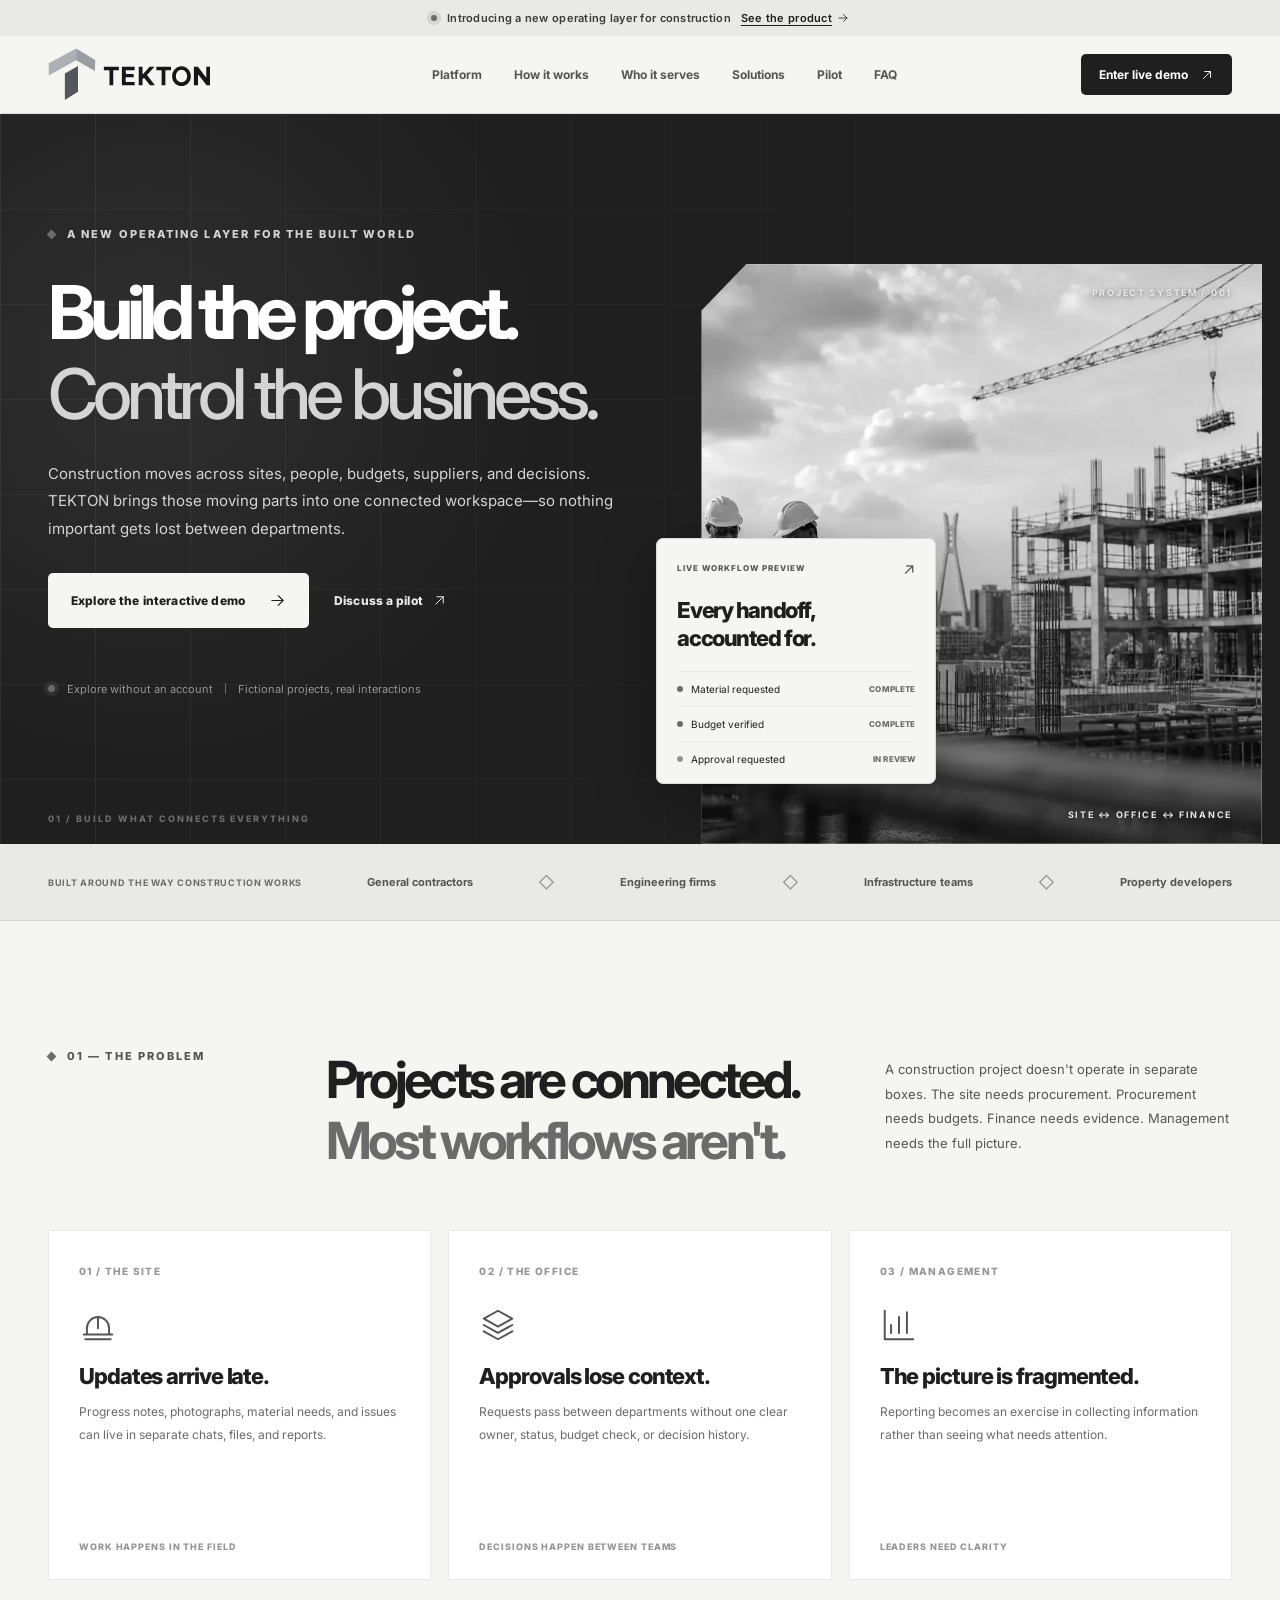
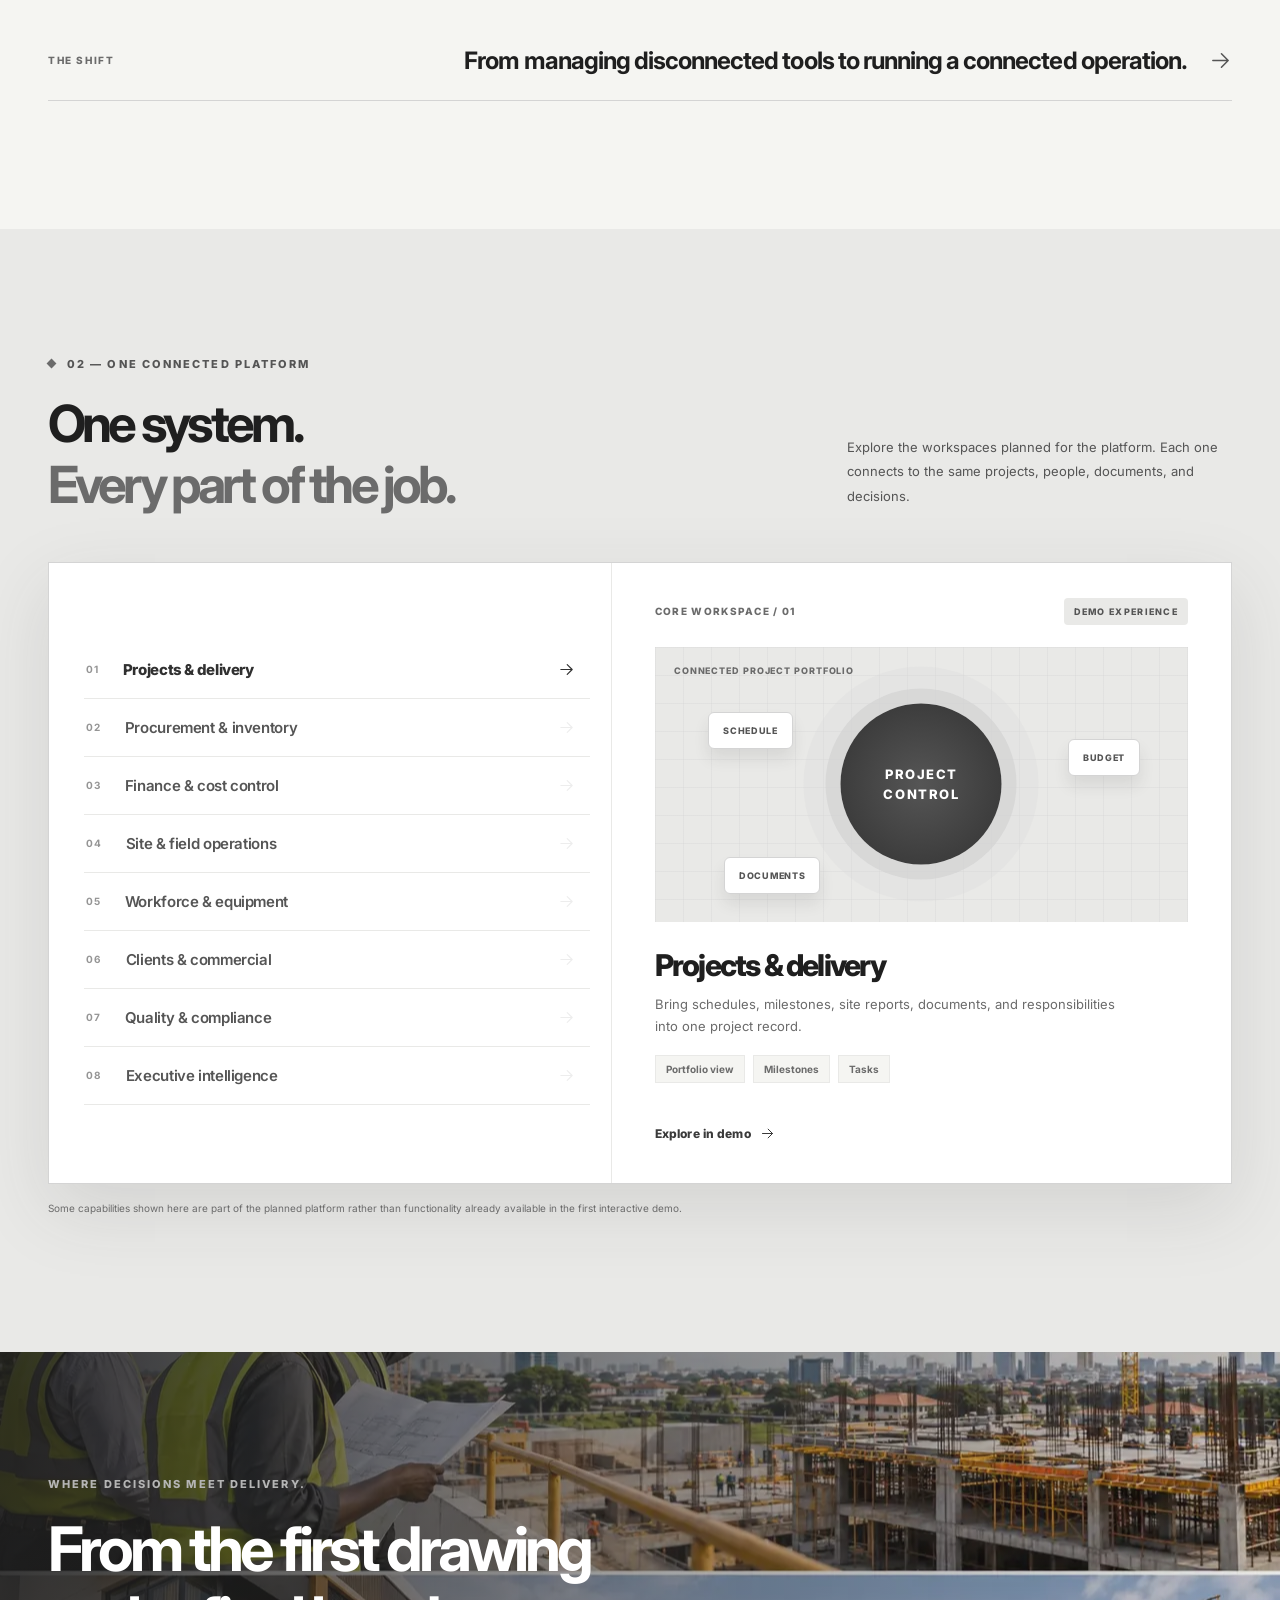
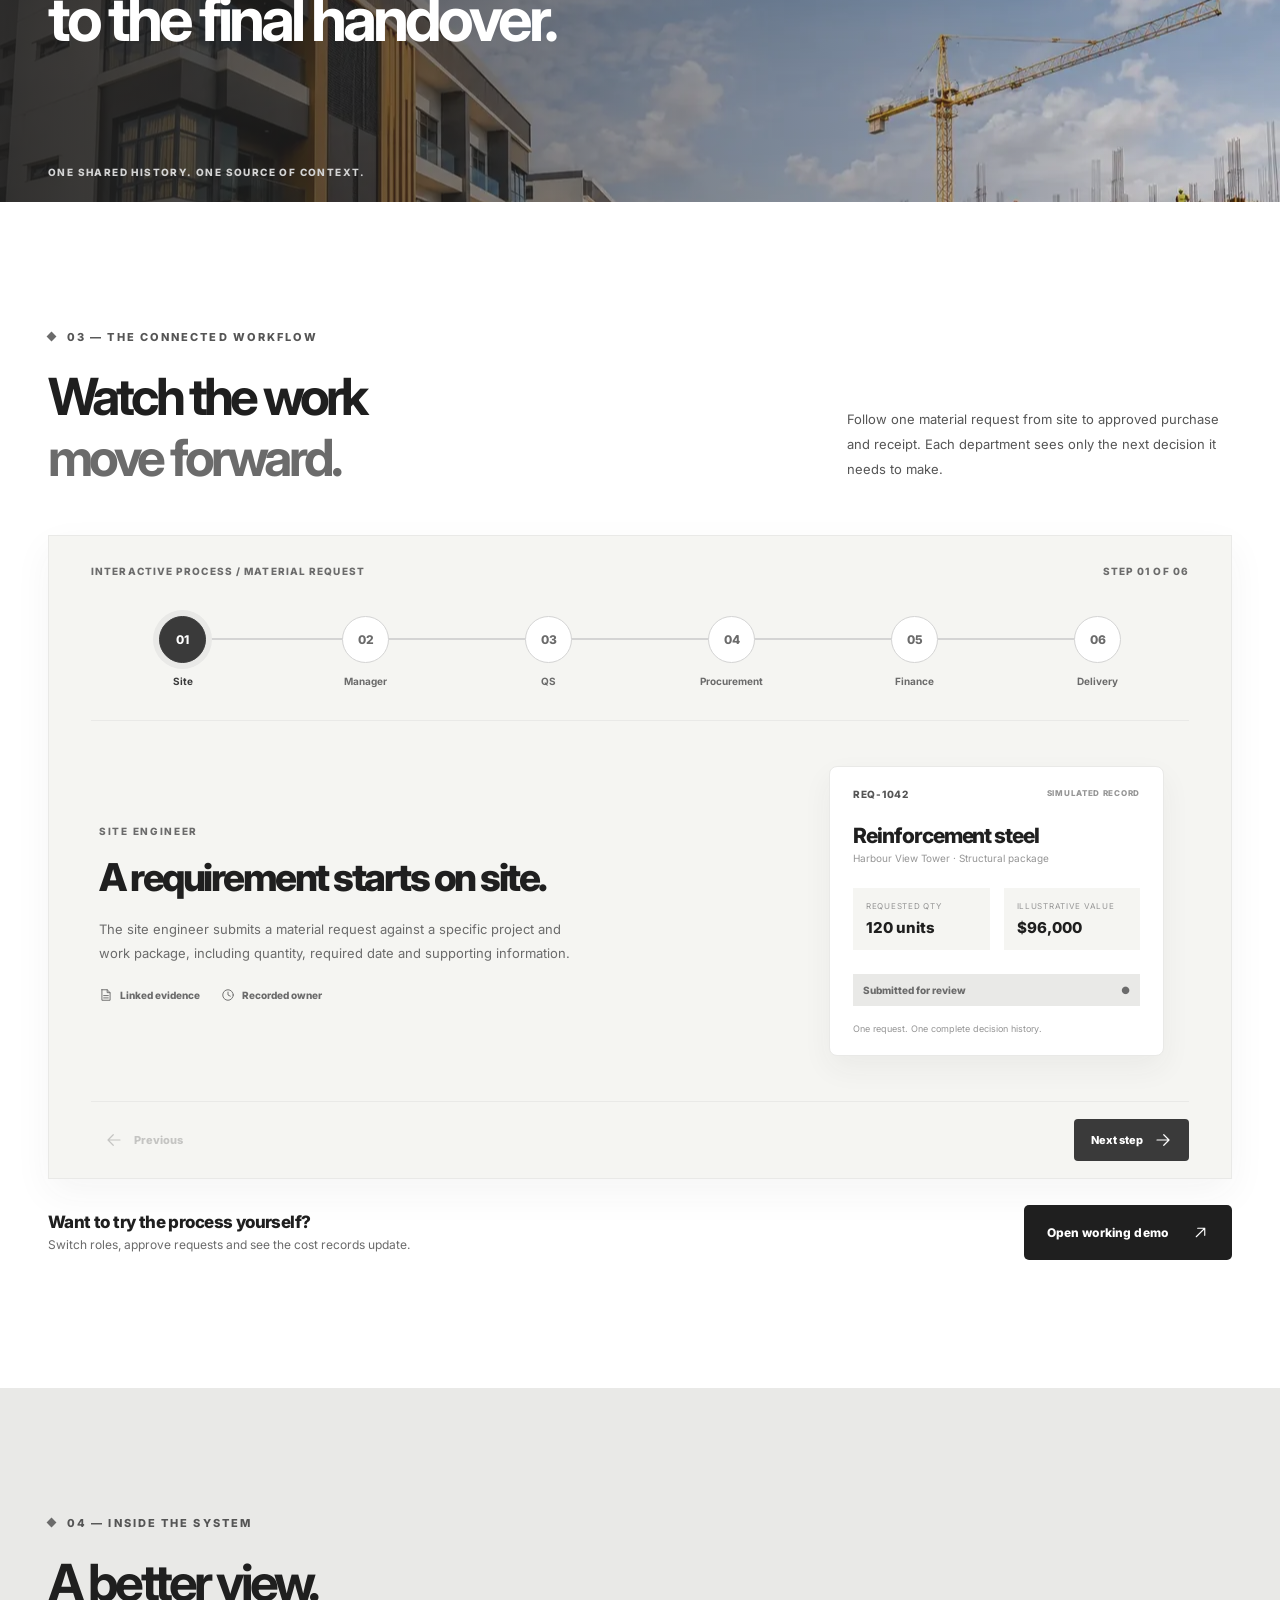
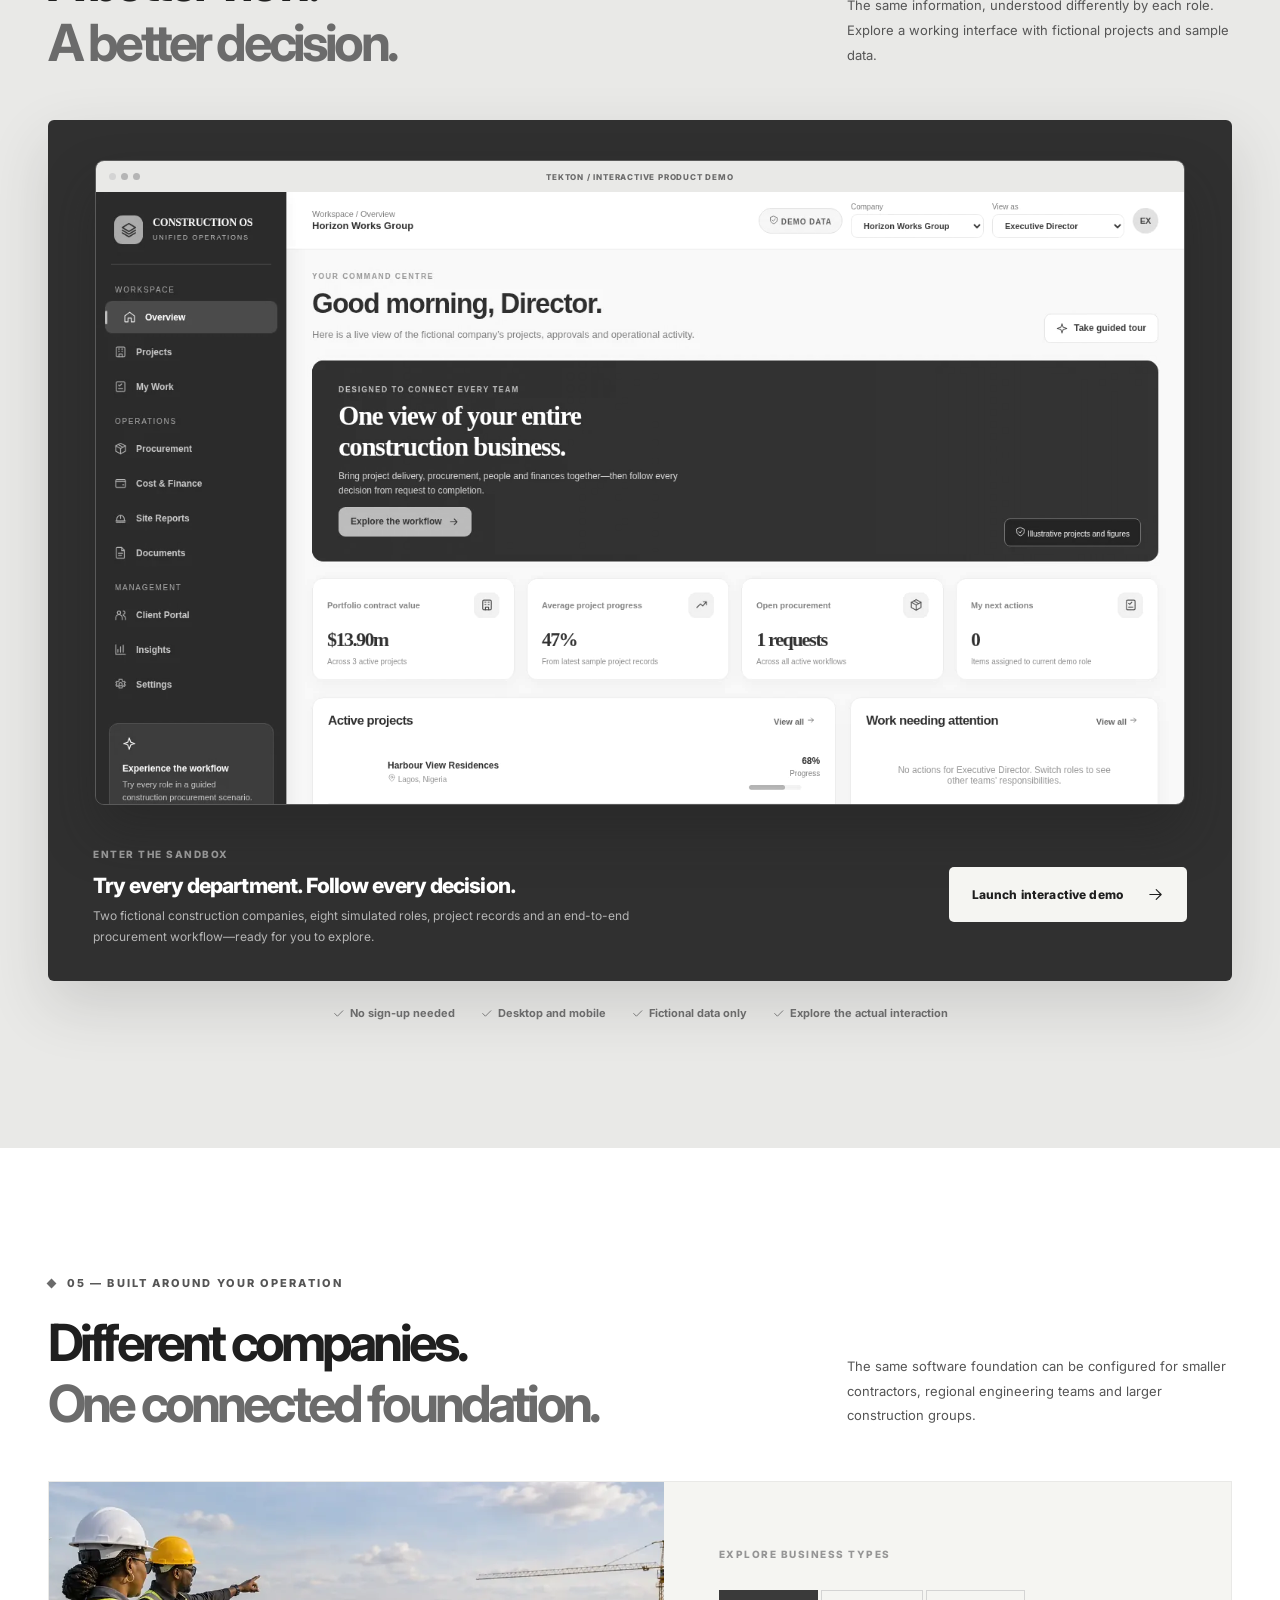
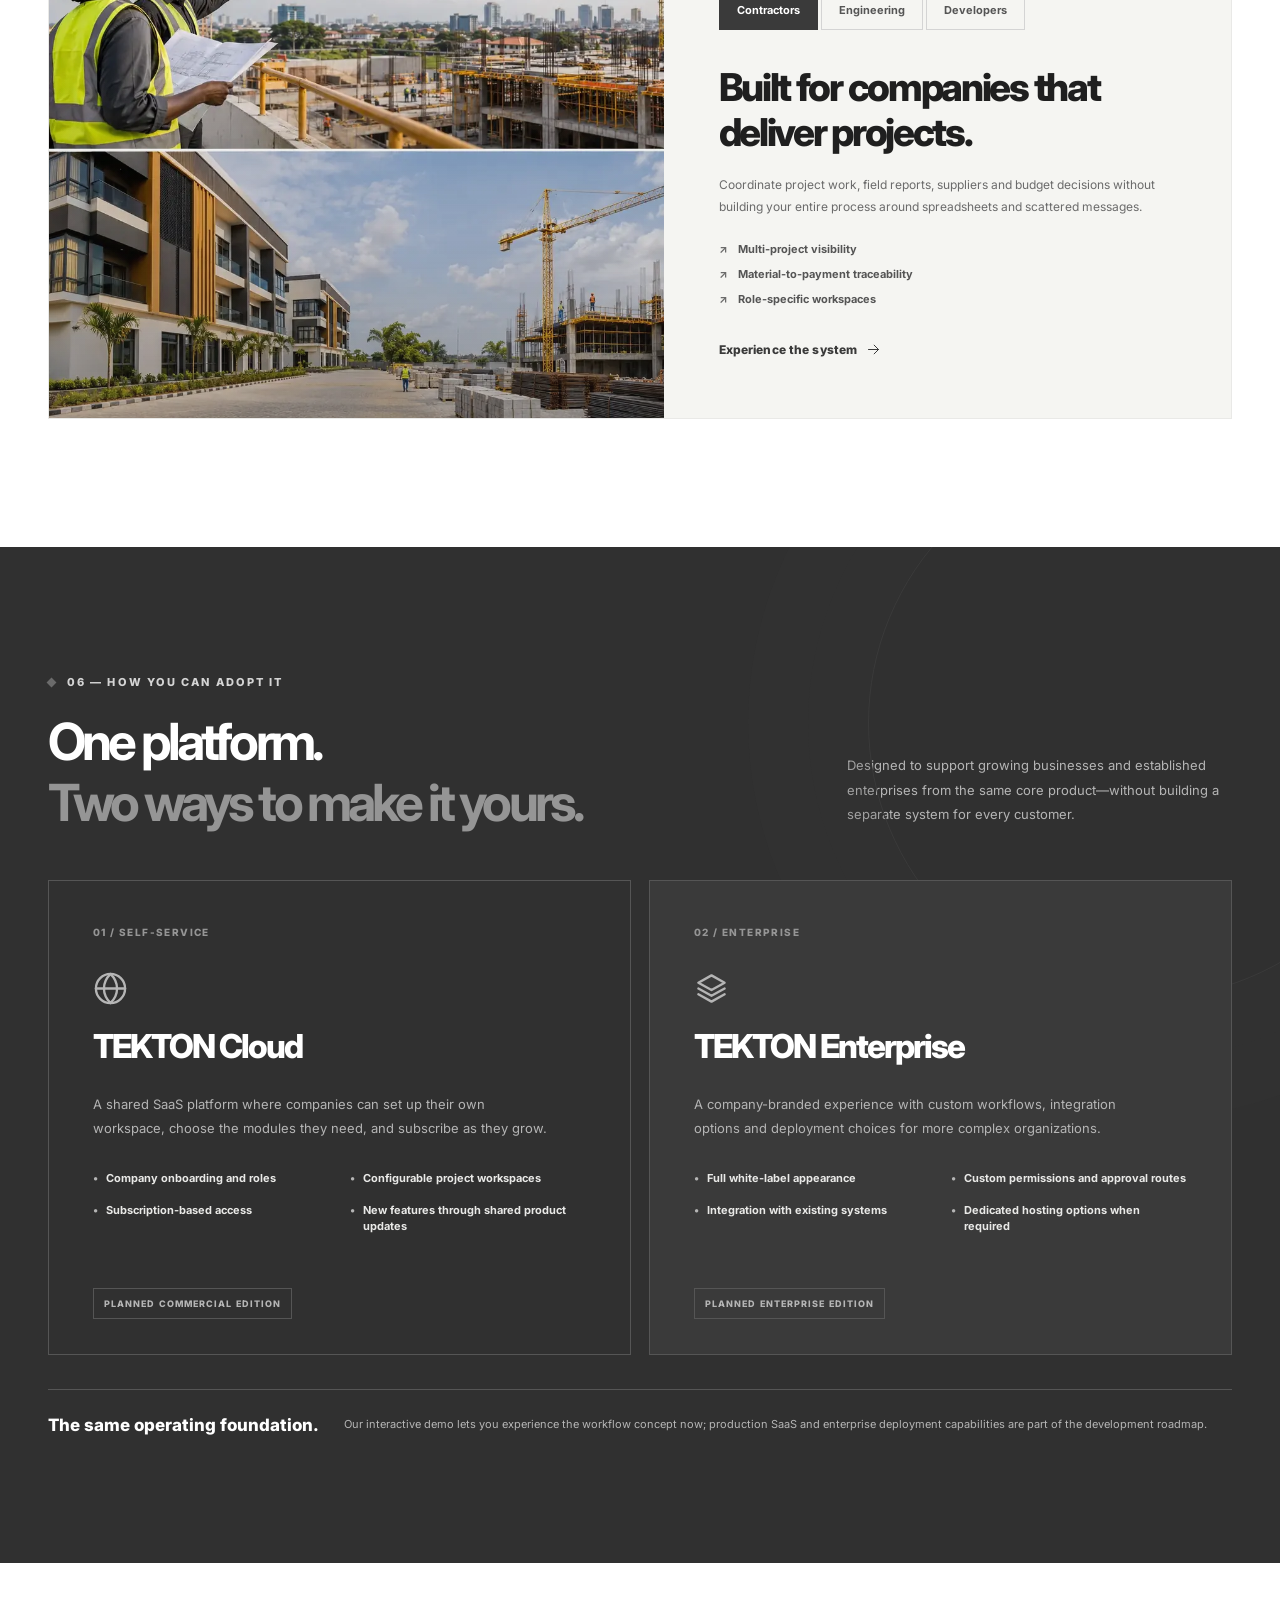
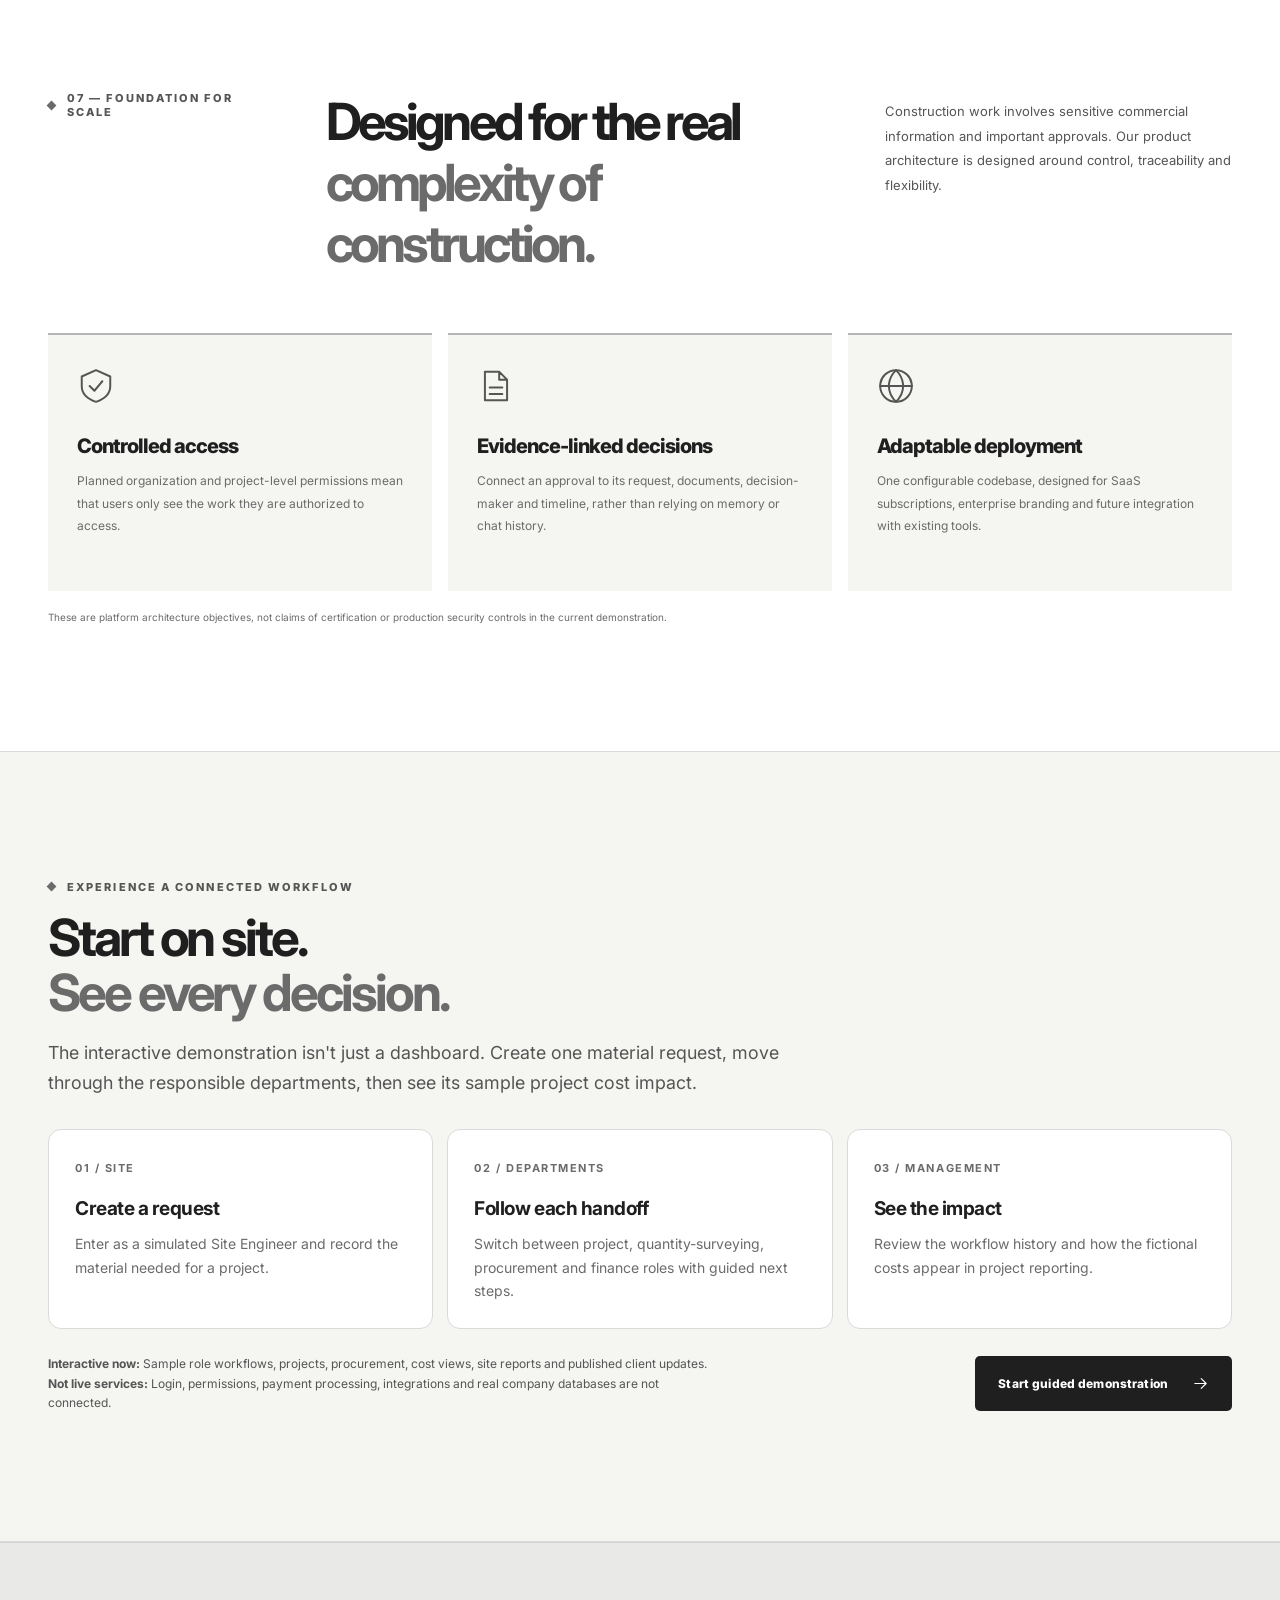
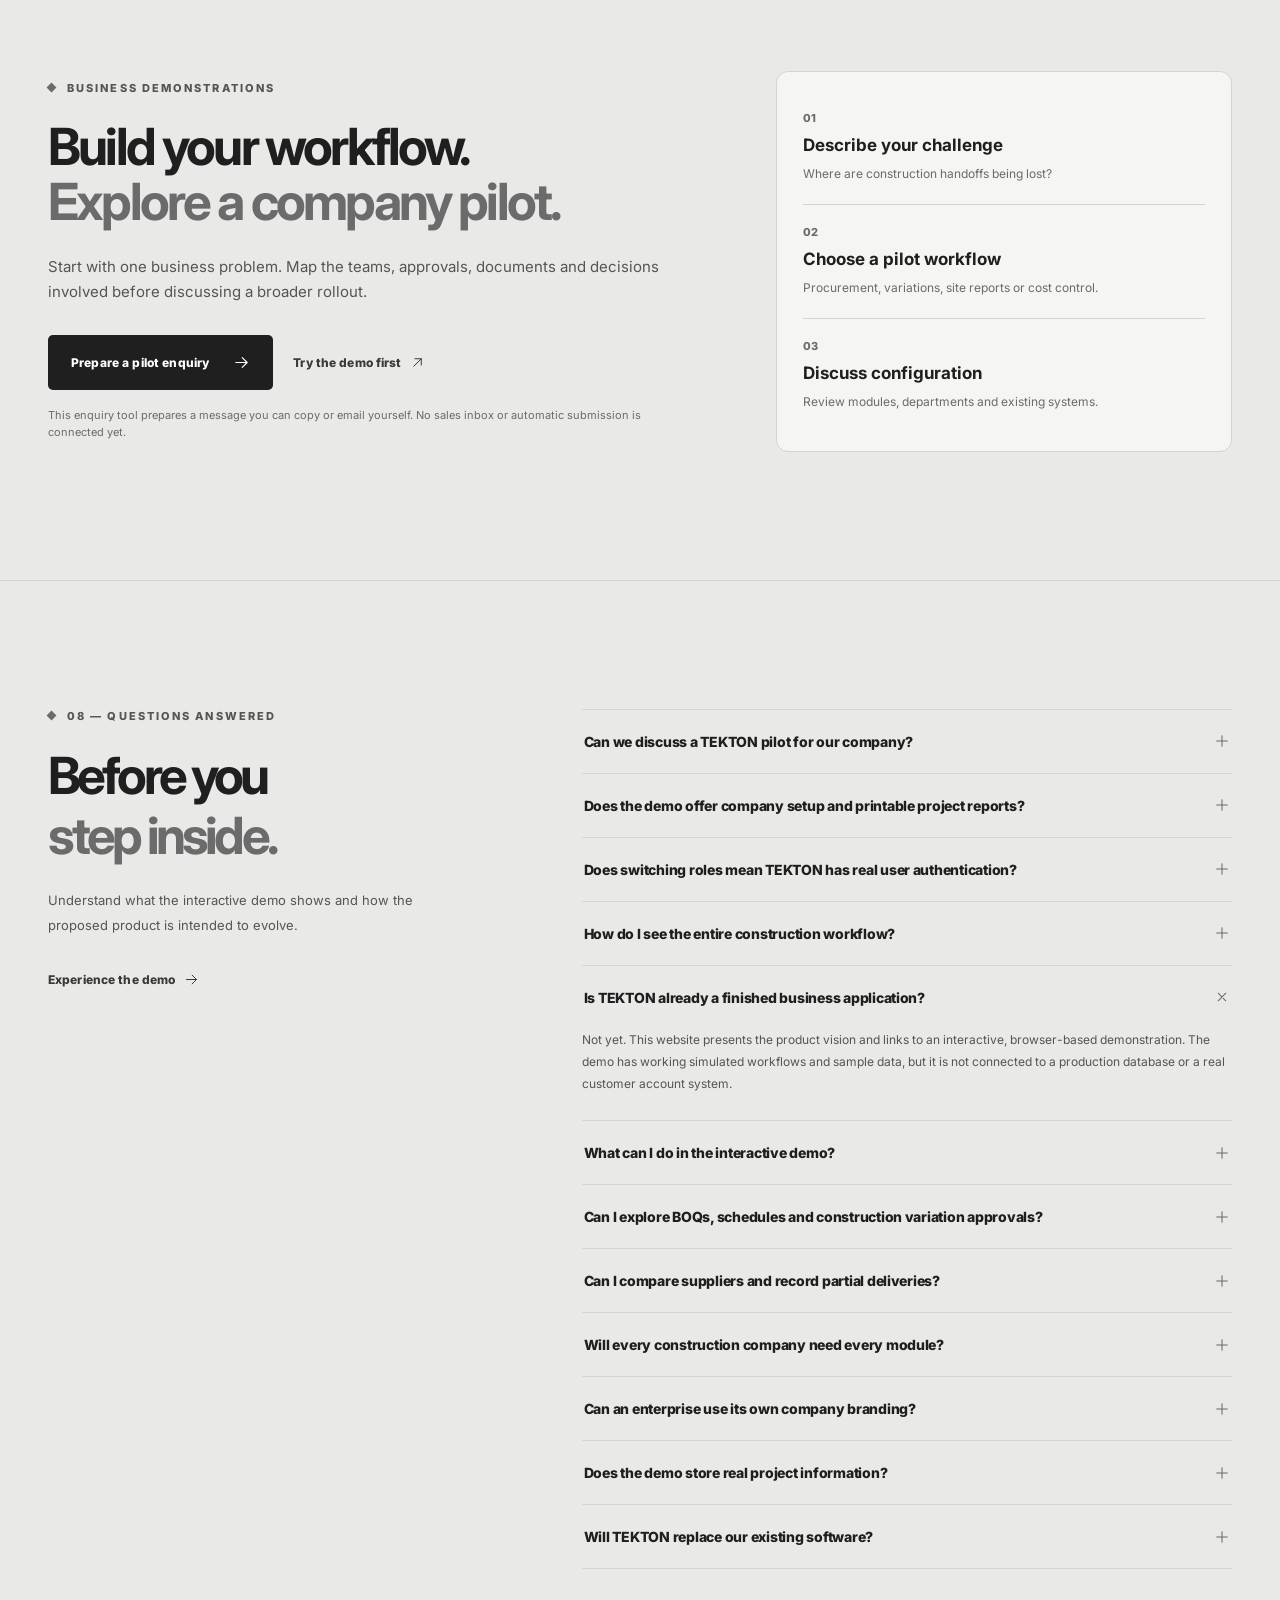
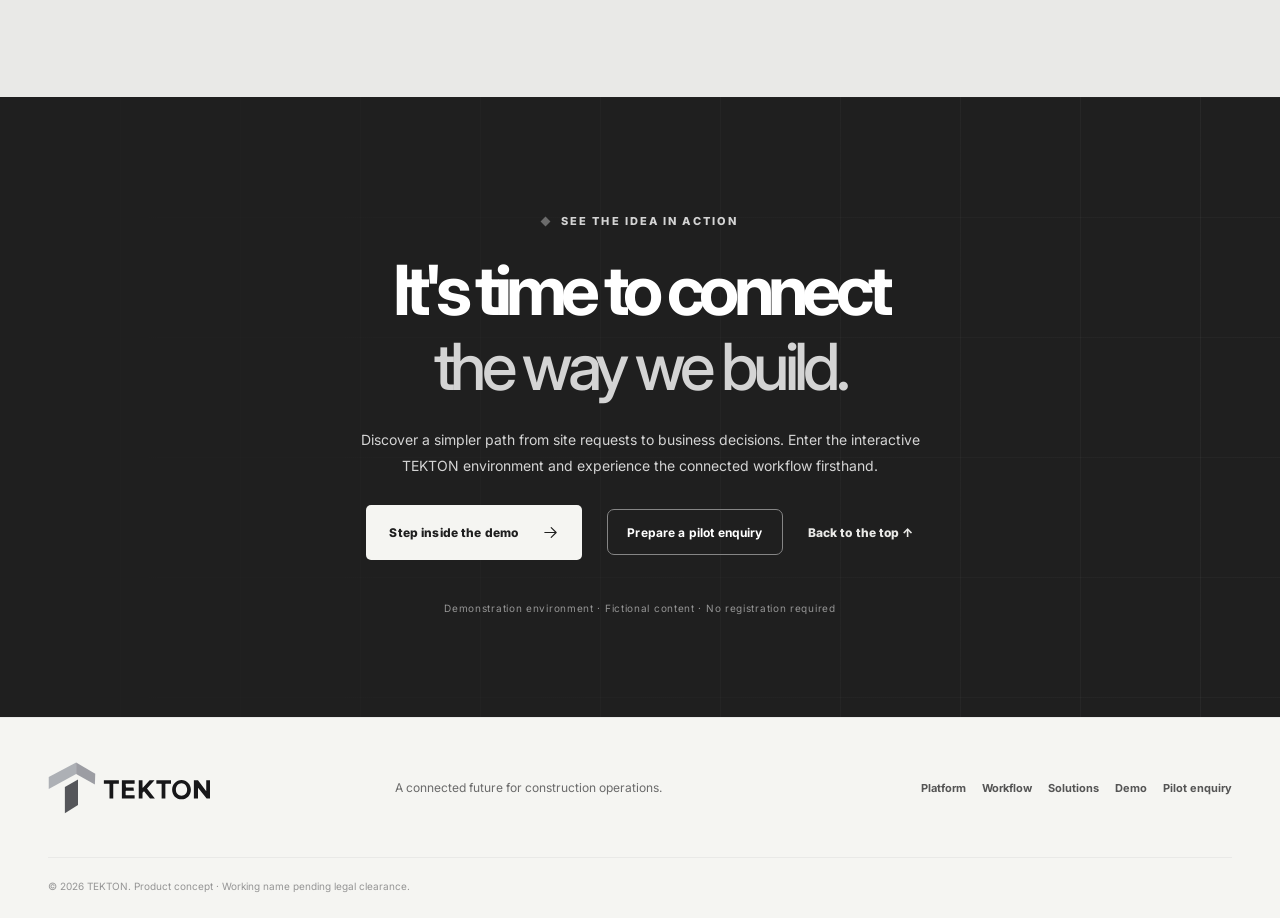
==== commit f1b65f60: "Add integrated Sprint 3 pilot conversion CTAs, responsive styling and acceptance checklist" ====
--- a/index.html
+++ b/index.html
@@ -41,7 +41,7 @@
     <div class="container nav-inner">
       <a class="brand" href="#top" aria-label="TEKTON home"><img src="brand/logos/svg/tekton-primary-light.svg" alt="TEKTON" width="165" height="54" /></a>
       <nav class="main-nav" id="mainNav" aria-label="Primary navigation">
-        <a href="#platform">Platform</a><a href="#workflow">How it works</a><a href="#solutions">Who it serves</a><a href="#deploy">Solutions</a><a href="#faq">FAQ</a>
+        <a href="#platform">Platform</a><a href="#workflow">How it works</a><a href="#solutions">Who it serves</a><a href="#deploy">Solutions</a><a href="pilot/index.html">Pilot</a><a href="#faq">FAQ</a>
       </nav>
       <a class="nav-cta" href="demo/index.html">Enter live demo <svg class="ico"><use href="#i-diagonal"/></svg></a>
       <button class="menu-toggle" id="menuToggle" aria-expanded="false" aria-controls="mainNav" aria-label="Open menu"><svg class="ico"><use href="#i-menu"/></svg></button>
@@ -55,7 +55,7 @@
           <div class="section-kicker light"><span class="kicker-square"></span> A NEW OPERATING LAYER FOR THE BUILT WORLD</div>
           <h1>Build the project.<br/><em>Control the business.</em></h1>
           <p>Construction moves across sites, people, budgets, suppliers, and decisions. TEKTON brings those moving parts into one connected workspace—so nothing important gets lost between departments.</p>
-          <div class="hero-actions"><a class="btn btn-warm" href="demo/index.html">Explore the interactive demo <svg class="ico"><use href="#i-arrow"/></svg></a><a class="subtle-link light-link" href="#platform">Discover the platform <svg class="ico"><use href="#i-diagonal"/></svg></a></div>
+          <div class="hero-actions"><a class="btn btn-warm" href="demo/index.html">Explore the interactive demo <svg class="ico"><use href="#i-arrow"/></svg></a><a class="subtle-link light-link" href="pilot/index.html">Discuss a pilot <svg class="ico"><use href="#i-diagonal"/></svg></a></div>
           <div class="hero-bottomline"><span class="small-led"></span> Explore without an account <span class="mini-divider"></span> Fictional projects, real interactions</div>
         </div>
         <div class="hero-art reveal delay-one">
@@ -103,10 +103,11 @@
     <section class="deploy-section section-space" id="deploy"><div class="container"><div class="section-header light-head reveal"><div><div class="section-kicker light"><span class="kicker-square"></span> 06 — HOW YOU CAN ADOPT IT</div><h2>One platform.<br/><span>Two ways to make it yours.</span></h2></div><p>Designed to support growing businesses and established enterprises from the same core product—without building a separate system for every customer.</p></div><div class="deploy-grid"><article class="deploy-card reveal"><div class="deploy-number">01 / SELF-SERVICE</div><svg class="deploy-icon"><use href="#i-globe"/></svg><h3>TEKTON Cloud</h3><p>A shared SaaS platform where companies can set up their own workspace, choose the modules they need, and subscribe as they grow.</p><ul><li>Company onboarding and roles</li><li>Configurable project workspaces</li><li>Subscription-based access</li><li>New features through shared product updates</li></ul><span class="coming-tag">PLANNED COMMERCIAL EDITION</span></article><article class="deploy-card reveal delay-one"><div class="deploy-number">02 / ENTERPRISE</div><svg class="deploy-icon"><use href="#i-layers"/></svg><h3>TEKTON Enterprise</h3><p>A company-branded experience with custom workflows, integration options and deployment choices for more complex organizations.</p><ul><li>Full white-label appearance</li><li>Custom permissions and approval routes</li><li>Integration with existing systems</li><li>Dedicated hosting options when required</li></ul><span class="coming-tag">PLANNED ENTERPRISE EDITION</span></article></div><div class="deploy-note reveal"><strong>The same operating foundation.</strong><span>Our interactive demo lets you experience the workflow concept now; production SaaS and enterprise deployment capabilities are part of the development roadmap.</span></div></div></section>
     <section class="foundation-section section-space"><div class="container"><div class="split-heading reveal"><div class="section-kicker"><span class="kicker-square"></span> 07 — FOUNDATION FOR SCALE</div><h2>Designed for the real<br/><span>complexity of construction.</span></h2><p>Construction work involves sensitive commercial information and important approvals. Our product architecture is designed around control, traceability and flexibility.</p></div><div class="foundation-grid"><article class="foundation-card reveal"><svg class="big-line-ico"><use href="#i-shield"/></svg><h3>Controlled access</h3><p>Planned organization and project-level permissions mean that users only see the work they are authorized to access.</p></article><article class="foundation-card reveal delay-one"><svg class="big-line-ico"><use href="#i-doc"/></svg><h3>Evidence-linked decisions</h3><p>Connect an approval to its request, documents, decision-maker and timeline, rather than relying on memory or chat history.</p></article><article class="foundation-card reveal delay-two"><svg class="big-line-ico"><use href="#i-globe"/></svg><h3>Adaptable deployment</h3><p>One configurable codebase, designed for SaaS subscriptions, enterprise branding and future integration with existing tools.</p></article></div><p class="foundation-caveat">These are platform architecture objectives, not claims of certification or production security controls in the current demonstration.</p></div></section>
     <section class="demo-clarity section-space" id="demo-guide"><div class="container"><div class="section-kicker"><span class="kicker-square"></span> EXPERIENCE A CONNECTED WORKFLOW</div><h2>Start on site.<br/><span>See every decision.</span></h2><p class="demo-clarity-lead">The interactive demonstration isn't just a dashboard. Create one material request, move through the responsible departments, then see its sample project cost impact.</p><div class="demo-clarity-grid"><article><span>01 / SITE</span><h3>Create a request</h3><p>Enter as a simulated Site Engineer and record the material needed for a project.</p></article><article><span>02 / DEPARTMENTS</span><h3>Follow each handoff</h3><p>Switch between project, quantity-surveying, procurement and finance roles with guided next steps.</p></article><article><span>03 / MANAGEMENT</span><h3>See the impact</h3><p>Review the workflow history and how the fictional costs appear in project reporting.</p></article></div><div class="demo-clarity-footer"><p><strong>Interactive now:</strong> Sample role workflows, projects, procurement, cost views, site reports and published client updates. <strong>Not live services:</strong> Login, permissions, payment processing, integrations and real company databases are not connected.</p><a class="btn btn-dark" href="demo/index.html">Start guided demonstration <svg class="ico"><use href="#i-arrow"/></svg></a></div></div></section>
-    <section class="faq-section section-space" id="faq"><div class="container faq-layout"><div class="faq-intro reveal"><div class="section-kicker"><span class="kicker-square"></span> 08 — QUESTIONS ANSWERED</div><h2>Before you<br/><span>step inside.</span></h2><p>Understand what the interactive demo shows and how the proposed product is intended to evolve.</p><a href="demo/index.html" class="subtle-link">Experience the demo <svg class="ico"><use href="#i-arrow"/></svg></a></div><div class="faq-list" id="faqList"><details class="faq-item"><summary>Does switching roles mean TEKTON has real user authentication?<svg class="ico"><use href="#i-plus"/></svg></summary><p>No. The role picker is a demonstration control showing proposed departmental responsibilities. It is not real authentication or a production authorization boundary. Only fictional data should be used.</p></details><details class="faq-item"><summary>How do I see the entire construction workflow?<svg class="ico"><use href="#i-plus"/></svg></summary><p>Open the demo and choose Start guided workflow. Submit a material request as Site Engineer, then use Continue as next department to progress it. The last stage links to the cost summary.</p></details><details class="faq-item" open><summary>Is TEKTON already a finished business application?<svg class="ico"><use href="#i-plus"/></svg></summary><p>Not yet. This website presents the product vision and links to an interactive, browser-based demonstration. The demo has working simulated workflows and sample data, but it is not connected to a production database or a real customer account system.</p></details><details class="faq-item"><summary>What can I do in the interactive demo?<svg class="ico"><use href="#i-plus"/></svg></summary><p>Explore executive dashboards, project BOQ and schedule views, construction variations, procurement, costs, site reports, documents, client views and insights. Switch between simulated roles to move material requests and change orders through their approval stages. Actions affect demo data in your browser.</p></details><details class="faq-item"><summary>Can I explore BOQs, schedules and construction variation approvals?<svg class="ico"><use href="#i-plus"/></svg></summary><p>Yes. Open a sample project to explore illustrative BOQ cost codes, milestone scheduling and variation history. In Variations, the guided change order moves through technical assessment, QS costing, management authorization, client consent and final application. Only an applied change updates the fictional budget.</p></details><details class="faq-item"><summary>Can I compare suppliers and record partial deliveries?<svg class="ico"><use href="#i-plus"/></svg></summary><p>Yes. The Procurement demonstration includes fictional supplier quotations, selection reasoning, delivery-note references, partial and disputed receipt scenarios, and simulated invoice matching. No purchase orders are sent to vendors and no payments are processed.</p></details><details class="faq-item"><summary>Will every construction company need every module?<svg class="ico"><use href="#i-plus"/></svg></summary><p>No. The architecture is modular. Smaller teams can focus on the essentials while more complex companies can configure additional operational modules, workflows and permissions.</p></details><details class="faq-item"><summary>Can an enterprise use its own company branding?<svg class="ico"><use href="#i-plus"/></svg></summary><p>That is part of the planned enterprise edition. The design supports customizable logos, colours, domains, departments and approval rules, with separate hosting options where appropriate.</p></details><details class="faq-item"><summary>Does the demo store real project information?<svg class="ico"><use href="#i-plus"/></svg></summary><p>No. The experience uses fictional sample companies and projects. Demo changes are stored locally in your browser and are not an authorized environment for client documents or sensitive financial information.</p></details><details class="faq-item"><summary>Will TEKTON replace our existing software?<svg class="ico"><use href="#i-plus"/></svg></summary><p>Not necessarily. The product is designed to make construction workflows more connected and to integrate with existing systems where that delivers more value than replacing them.</p></details></div></div></section>
-    <section class="final-cta" id="final-cta"><div class="final-grid" aria-hidden="true"></div><div class="container final-content reveal"><div class="section-kicker light"><span class="kicker-square"></span> SEE THE IDEA IN ACTION</div><h2>It's time to connect<br/><em>the way we build.</em></h2><p>Discover a simpler path from site requests to business decisions. Enter the interactive TEKTON environment and experience the connected workflow firsthand.</p><div class="final-actions"><a class="btn btn-warm" href="demo/index.html">Step inside the demo <svg class="ico"><use href="#i-arrow"/></svg></a><a class="subtle-link light-link" href="#top">Back to the top ↑</a></div><span class="footer-note">Demonstration environment · Fictional content · No registration required</span></div></section>
+<section class="pilot-path section-space" id="pilot"><div class="container pilot-path-inner"><div><div class="section-kicker"><span class="kicker-square"></span> BUSINESS DEMONSTRATIONS</div><h2>Build your workflow.<br/><span>Explore a company pilot.</span></h2><p>Start with one business problem. Map the teams, approvals, documents and decisions involved before discussing a broader rollout.</p><div class="pilot-path-actions"><a class="btn btn-dark" href="pilot/index.html">Prepare a pilot enquiry <svg class="ico"><use href="#i-arrow"/></svg></a><a class="subtle-link" href="demo/index.html">Try the demo first <svg class="ico"><use href="#i-diagonal"/></svg></a></div><small>This enquiry tool prepares a message you can copy or email yourself. No sales inbox or automatic submission is connected yet.</small></div><div class="pilot-path-steps"><div><span>01</span><strong>Describe your challenge</strong><p>Where are construction handoffs being lost?</p></div><div><span>02</span><strong>Choose a pilot workflow</strong><p>Procurement, variations, site reports or cost control.</p></div><div><span>03</span><strong>Discuss configuration</strong><p>Review modules, departments and existing systems.</p></div></div></div></section>
+    <section class="faq-section section-space" id="faq"><div class="container faq-layout"><div class="faq-intro reveal"><div class="section-kicker"><span class="kicker-square"></span> 08 — QUESTIONS ANSWERED</div><h2>Before you<br/><span>step inside.</span></h2><p>Understand what the interactive demo shows and how the proposed product is intended to evolve.</p><a href="demo/index.html" class="subtle-link">Experience the demo <svg class="ico"><use href="#i-arrow"/></svg></a></div><div class="faq-list" id="faqList"><details class="faq-item"><summary>Can we discuss a TEKTON pilot for our company?<svg class="ico"><use href="#i-plus"/></svg></summary><p>Prepare a pilot enquiry on the planning page. You can copy the message or open your email application. No automatic submission or verified sales inbox is connected.</p></details><details class="faq-item"><summary>Does the demo offer company setup and printable project reports?<svg class="ico"><use href="#i-plus"/></svg></summary><p>Yes. Explore the fictional company configuration, sample document/evidence summaries and printable project reports. They use browser-local sample data rather than production accounts or uploaded documents.</p></details><details class="faq-item"><summary>Does switching roles mean TEKTON has real user authentication?<svg class="ico"><use href="#i-plus"/></svg></summary><p>No. The role picker is a demonstration control showing proposed departmental responsibilities. It is not real authentication or a production authorization boundary. Only fictional data should be used.</p></details><details class="faq-item"><summary>How do I see the entire construction workflow?<svg class="ico"><use href="#i-plus"/></svg></summary><p>Open the demo and choose Start guided workflow. Submit a material request as Site Engineer, then use Continue as next department to progress it. The last stage links to the cost summary.</p></details><details class="faq-item" open><summary>Is TEKTON already a finished business application?<svg class="ico"><use href="#i-plus"/></svg></summary><p>Not yet. This website presents the product vision and links to an interactive, browser-based demonstration. The demo has working simulated workflows and sample data, but it is not connected to a production database or a real customer account system.</p></details><details class="faq-item"><summary>What can I do in the interactive demo?<svg class="ico"><use href="#i-plus"/></svg></summary><p>Explore executive dashboards, project BOQ and schedule views, construction variations, procurement, costs, site reports, documents, client views and insights. Switch between simulated roles to move material requests and change orders through their approval stages. Actions affect demo data in your browser.</p></details><details class="faq-item"><summary>Can I explore BOQs, schedules and construction variation approvals?<svg class="ico"><use href="#i-plus"/></svg></summary><p>Yes. Open a sample project to explore illustrative BOQ cost codes, milestone scheduling and variation history. In Variations, the guided change order moves through technical assessment, QS costing, management authorization, client consent and final application. Only an applied change updates the fictional budget.</p></details><details class="faq-item"><summary>Can I compare suppliers and record partial deliveries?<svg class="ico"><use href="#i-plus"/></svg></summary><p>Yes. The Procurement demonstration includes fictional supplier quotations, selection reasoning, delivery-note references, partial and disputed receipt scenarios, and simulated invoice matching. No purchase orders are sent to vendors and no payments are processed.</p></details><details class="faq-item"><summary>Will every construction company need every module?<svg class="ico"><use href="#i-plus"/></svg></summary><p>No. The architecture is modular. Smaller teams can focus on the essentials while more complex companies can configure additional operational modules, workflows and permissions.</p></details><details class="faq-item"><summary>Can an enterprise use its own company branding?<svg class="ico"><use href="#i-plus"/></svg></summary><p>That is part of the planned enterprise edition. The design supports customizable logos, colours, domains, departments and approval rules, with separate hosting options where appropriate.</p></details><details class="faq-item"><summary>Does the demo store real project information?<svg class="ico"><use href="#i-plus"/></svg></summary><p>No. The experience uses fictional sample companies and projects. Demo changes are stored locally in your browser and are not an authorized environment for client documents or sensitive financial information.</p></details><details class="faq-item"><summary>Will TEKTON replace our existing software?<svg class="ico"><use href="#i-plus"/></svg></summary><p>Not necessarily. The product is designed to make construction workflows more connected and to integrate with existing systems where that delivers more value than replacing them.</p></details></div></div></section>
+    <section class="final-cta" id="final-cta"><div class="final-grid" aria-hidden="true"></div><div class="container final-content reveal"><div class="section-kicker light"><span class="kicker-square"></span> SEE THE IDEA IN ACTION</div><h2>It's time to connect<br/><em>the way we build.</em></h2><p>Discover a simpler path from site requests to business decisions. Enter the interactive TEKTON environment and experience the connected workflow firsthand.</p><div class="final-actions"><a class="btn btn-warm" href="demo/index.html">Step inside the demo <svg class="ico"><use href="#i-arrow"/></svg></a><a class="btn btn-pilot" href="pilot/index.html">Prepare a pilot enquiry</a><a class="subtle-link light-link" href="#top">Back to the top ↑</a></div><span class="footer-note">Demonstration environment · Fictional content · No registration required</span></div></section>
   </main>
-  <footer class="footer"><div class="container footer-layout"><a href="#top" class="brand" aria-label="TEKTON home"><img src="brand/logos/svg/tekton-primary-light.svg" alt="TEKTON" width="165" height="54" /></a><p>A connected future for construction operations.</p><div class="footer-links"><a href="#platform">Platform</a><a href="#workflow">Workflow</a><a href="#deploy">Solutions</a><a href="demo/index.html">Demo</a></div><div class="footer-small">© <span id="year">2026</span> TEKTON. Product concept · Working name pending legal clearance.</div></div></footer>
+  <footer class="footer"><div class="container footer-layout"><a href="#top" class="brand" aria-label="TEKTON home"><img src="brand/logos/svg/tekton-primary-light.svg" alt="TEKTON" width="165" height="54" /></a><p>A connected future for construction operations.</p><div class="footer-links"><a href="#platform">Platform</a><a href="#workflow">Workflow</a><a href="#deploy">Solutions</a><a href="demo/index.html">Demo</a><a href="pilot/index.html">Pilot enquiry</a></div><div class="footer-small">© <span id="year">2026</span> TEKTON. Product concept · Working name pending legal clearance.</div></div></footer>
   <script src="main.js" defer></script>
 </body>
 </html>
--- a/styles.css
+++ b/styles.css
@@ -29,3 +29,6 @@
 
 /* Sprint 1: guided demo explanation — TEKTON v3 neutrals */
 .demo-clarity{background:#F5F5F2;border-block:1px solid #DADADA}.demo-clarity h2{font-size:clamp(2rem,4vw,4rem);line-height:1.08;letter-spacing:-.06em;margin:16px 0}.demo-clarity h2 span{color:#6B6B6B}.demo-clarity-lead{color:#555555;font-size:clamp(1rem,1.4vw,1.22rem);max-width:800px;line-height:1.65}.demo-clarity-grid{display:grid;grid-template-columns:repeat(3,minmax(0,1fr));gap:14px;margin-top:32px}.demo-clarity-grid article{padding:26px;background:#FFFFFF;border:1px solid #DADADA;border-radius:13px;min-width:0}.demo-clarity-grid article>span{font-size:11px;letter-spacing:.14em;font-weight:700;color:#6B6B6B}.demo-clarity-grid h3{font-size:19px;margin:21px 0 12px;letter-spacing:-.025em;color:#1F1F1F}.demo-clarity-grid p{font-size:14px;color:#6B6B6B;line-height:1.65;margin:0}.demo-clarity-footer{display:flex;align-items:center;justify-content:space-between;gap:26px;margin-top:25px}.demo-clarity-footer p{font-size:12px;color:#555555;max-width:670px;line-height:1.65;margin:0}.demo-clarity-footer .btn{white-space:nowrap;flex-shrink:0}@media(max-width:800px){.demo-clarity-grid{grid-template-columns:1fr}.demo-clarity-footer{align-items:stretch;flex-direction:column}.demo-clarity-footer .btn{align-self:flex-start}}@media(max-width:520px){.demo-clarity-grid article{padding:20px}.demo-clarity h2{font-size:32px}}
+
+/* Sprint 3: premium, fully responsive pilot enquiry pathway */
+.pilot-path{background:#E9E9E7;border-block:1px solid #D4D4D4}.pilot-path-inner{display:grid;grid-template-columns:minmax(0,1.2fr) minmax(290px,.8fr);gap:45px;align-items:center}.pilot-path h2{font-size:clamp(34px,4vw,59px);line-height:1.08;letter-spacing:-.055em;margin:24px 0}.pilot-path h2 span{color:#6B6B6B}.pilot-path-inner>div>p{font-size:15px;line-height:1.7;color:#555;max-width:670px}.pilot-path-inner small{display:block;font-size:11px;color:#6B6B6B;line-height:1.6;margin-top:17px;max-width:600px}.pilot-path-actions{display:flex;align-items:center;gap:20px;margin-top:30px;flex-wrap:wrap}.pilot-path-steps{background:#F5F5F2;border:1px solid #D4D4D4;border-radius:12px;padding:19px 26px}.pilot-path-steps>div{padding:20px 0;border-bottom:1px solid #D4D4D4}.pilot-path-steps>div:last-child{border-bottom:0}.pilot-path-steps span{display:block;color:#6B6B6B;font-size:11px;font-weight:800;margin-bottom:10px}.pilot-path-steps strong{font-size:17px}.pilot-path-steps p{font-size:12px;line-height:1.65;color:#6B6B6B;margin:9px 0 0}.btn-pilot{display:inline-flex;align-items:center;justify-content:center;min-height:46px;border:1px solid #858585;color:#FFFFFF;background:transparent;border-radius:7px;font-size:12px;padding:13px 19px;font-weight:700}.btn-pilot:hover{background:#3A3A3A}.pilot-path a:focus-visible,.btn-pilot:focus-visible{outline:3px solid #6B6B6B;outline-offset:3px}@media(max-width:900px){.pilot-path-inner{grid-template-columns:1fr}.pilot-path-steps{display:grid;grid-template-columns:repeat(3,minmax(0,1fr));gap:13px}.pilot-path-steps>div{border-bottom:0}}@media(max-width:650px){.pilot-path-steps{grid-template-columns:1fr}.pilot-path-steps>div{border-bottom:1px solid #D4D4D4}.pilot-path-actions{flex-direction:column;align-items:stretch}.pilot-path-actions .btn{justify-content:center;width:100%}.pilot-path h2{font-size:36px}.final-actions{flex-wrap:wrap}}
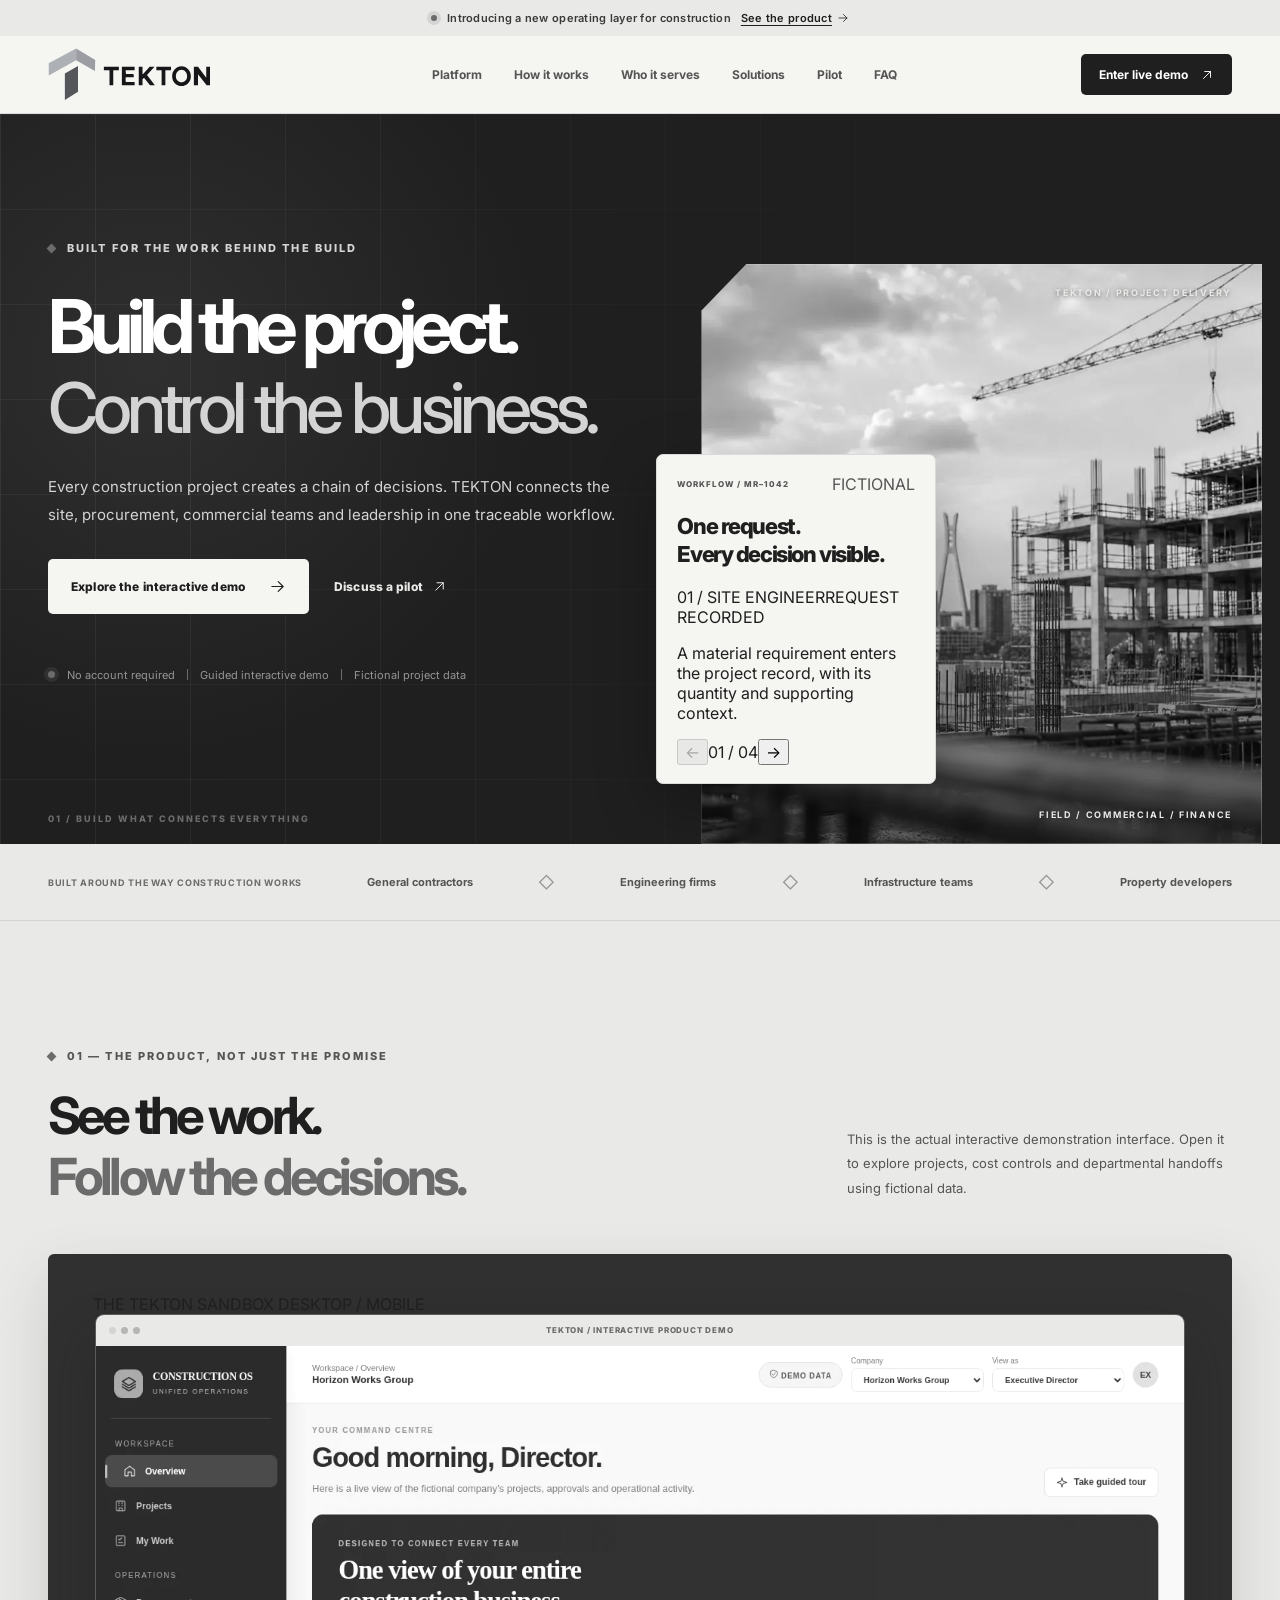
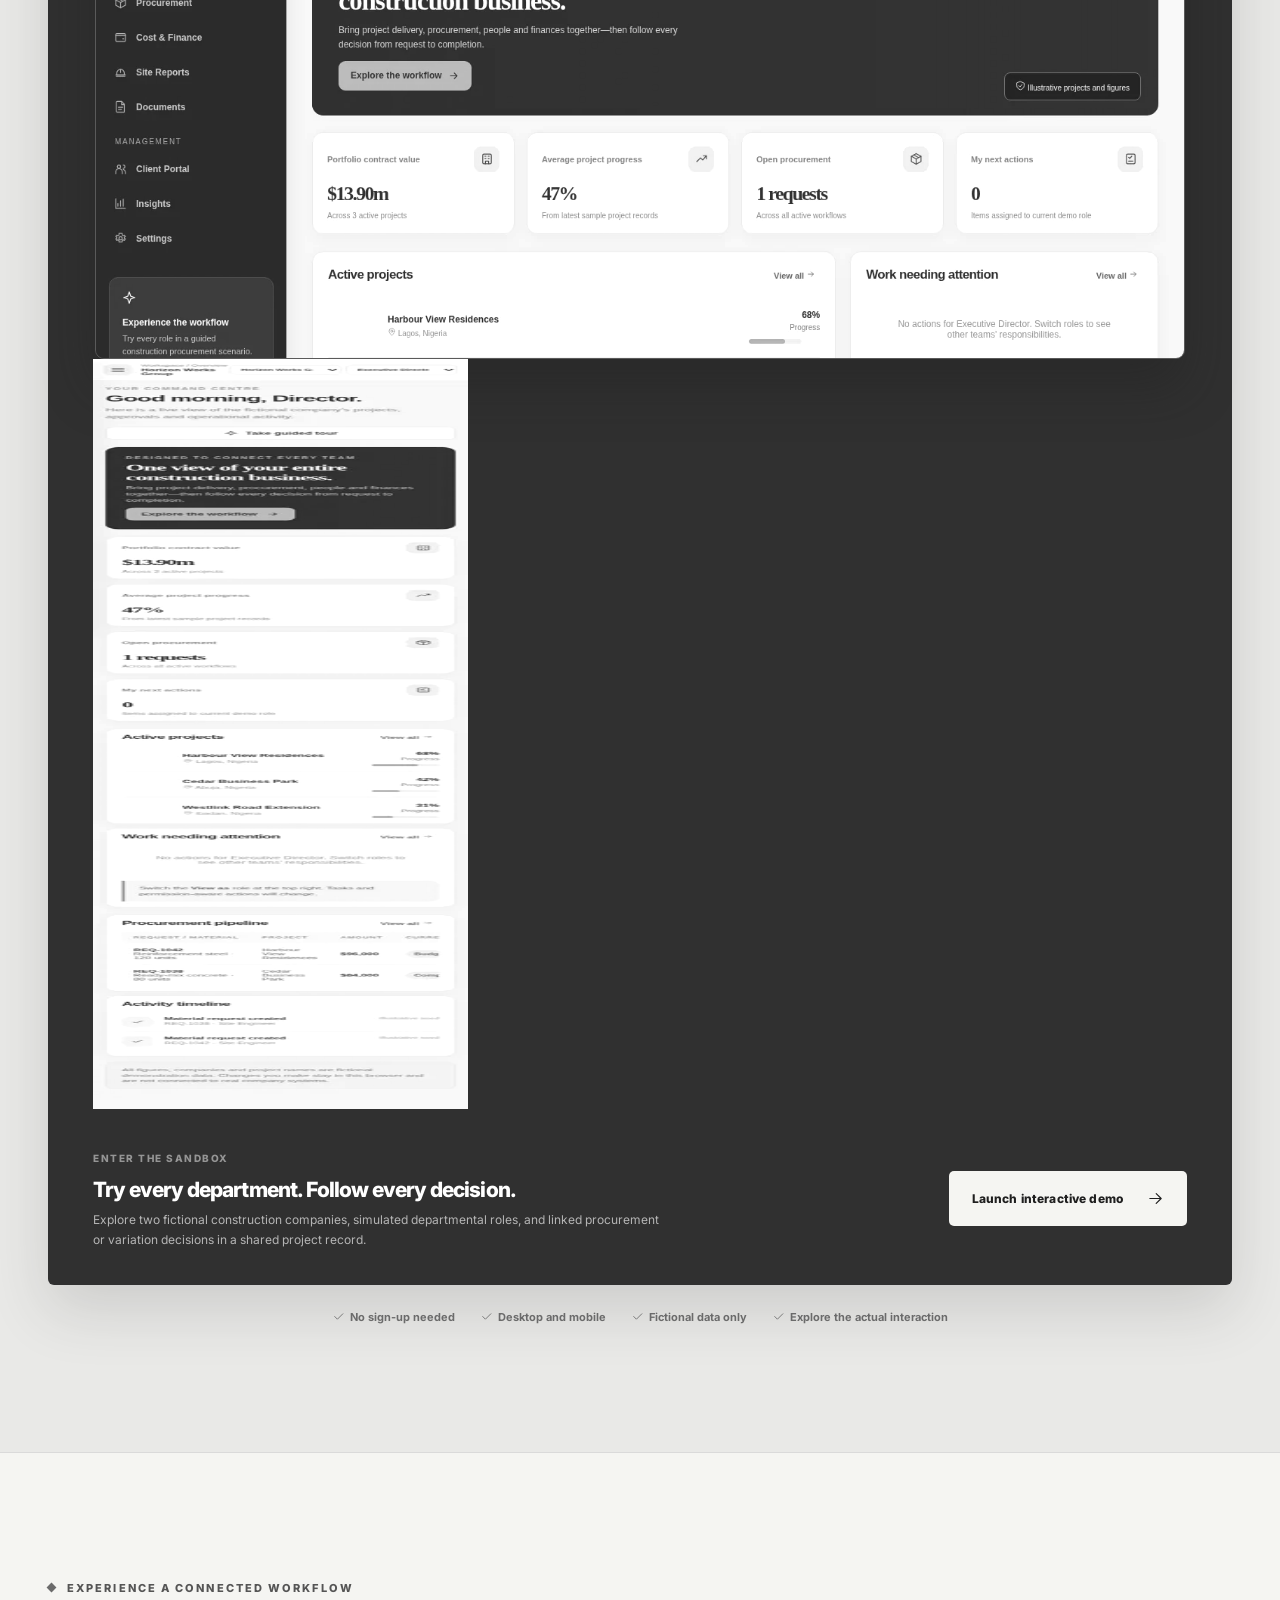
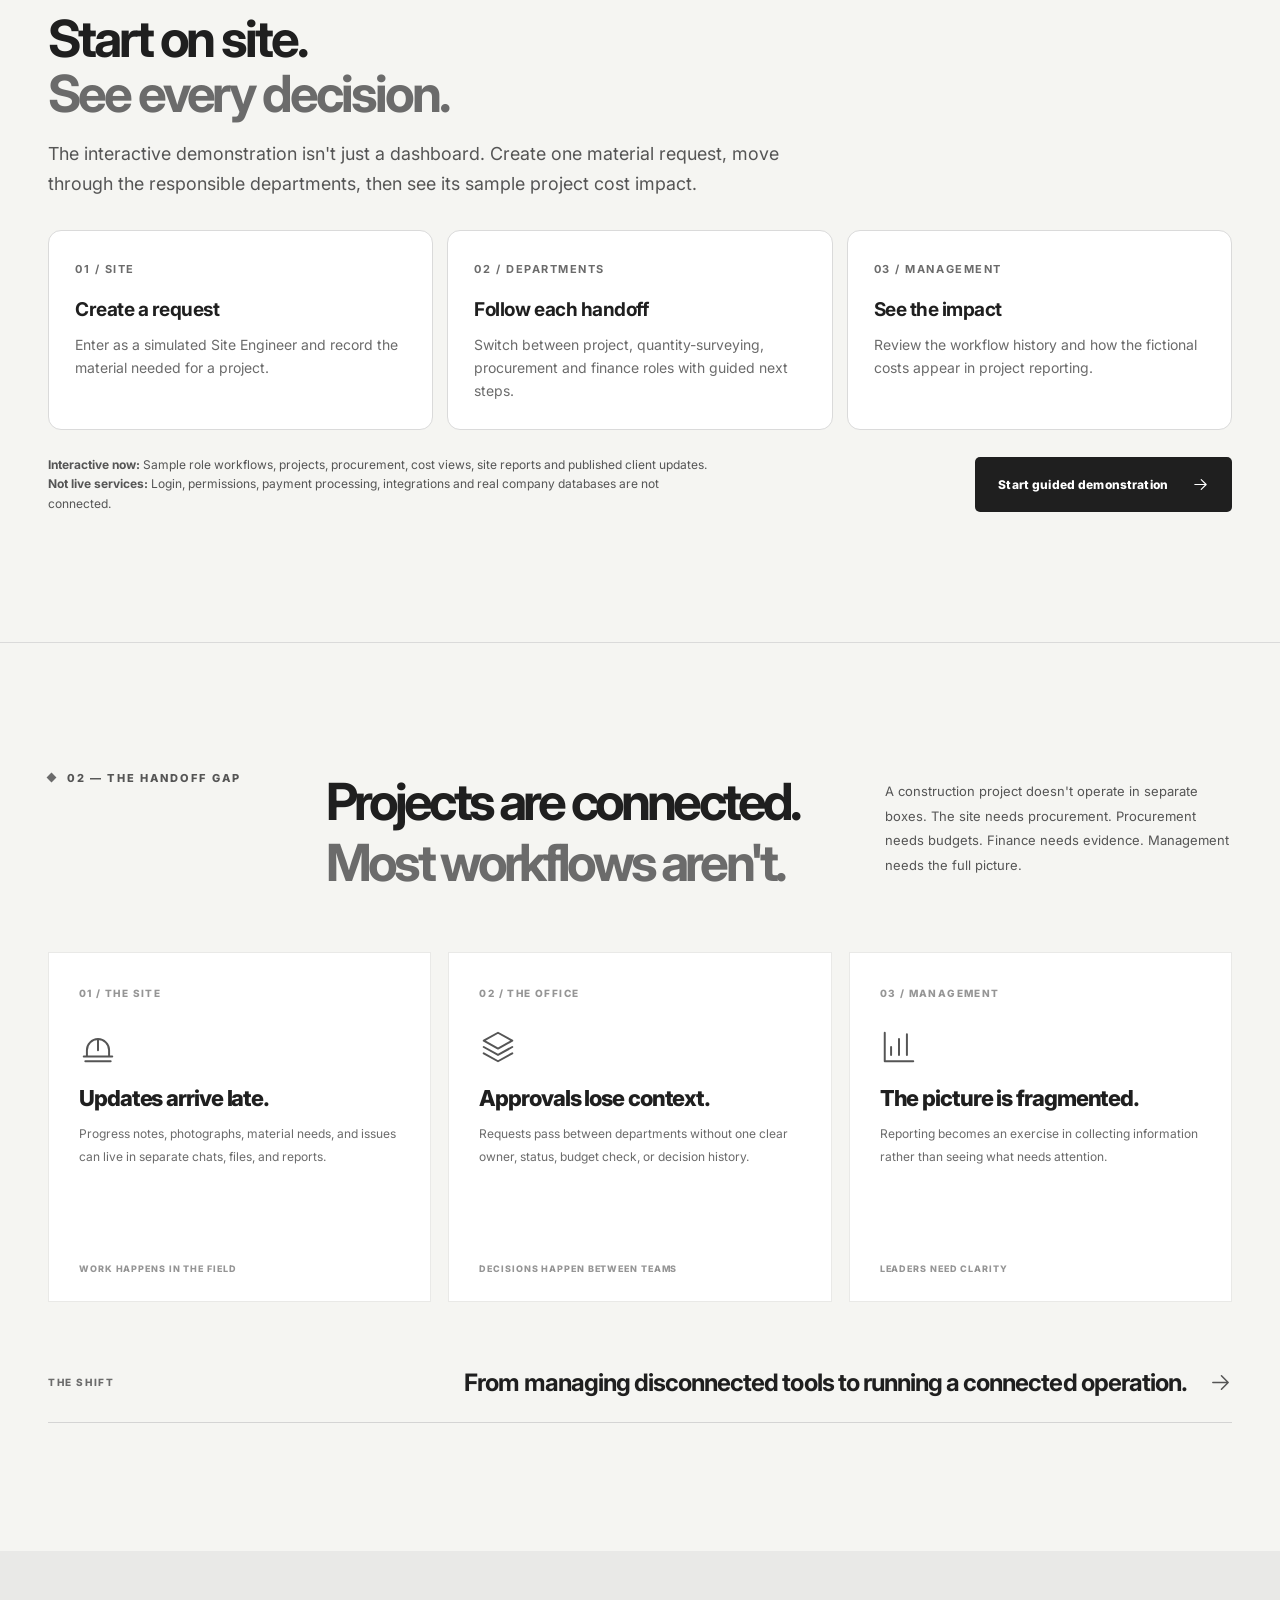
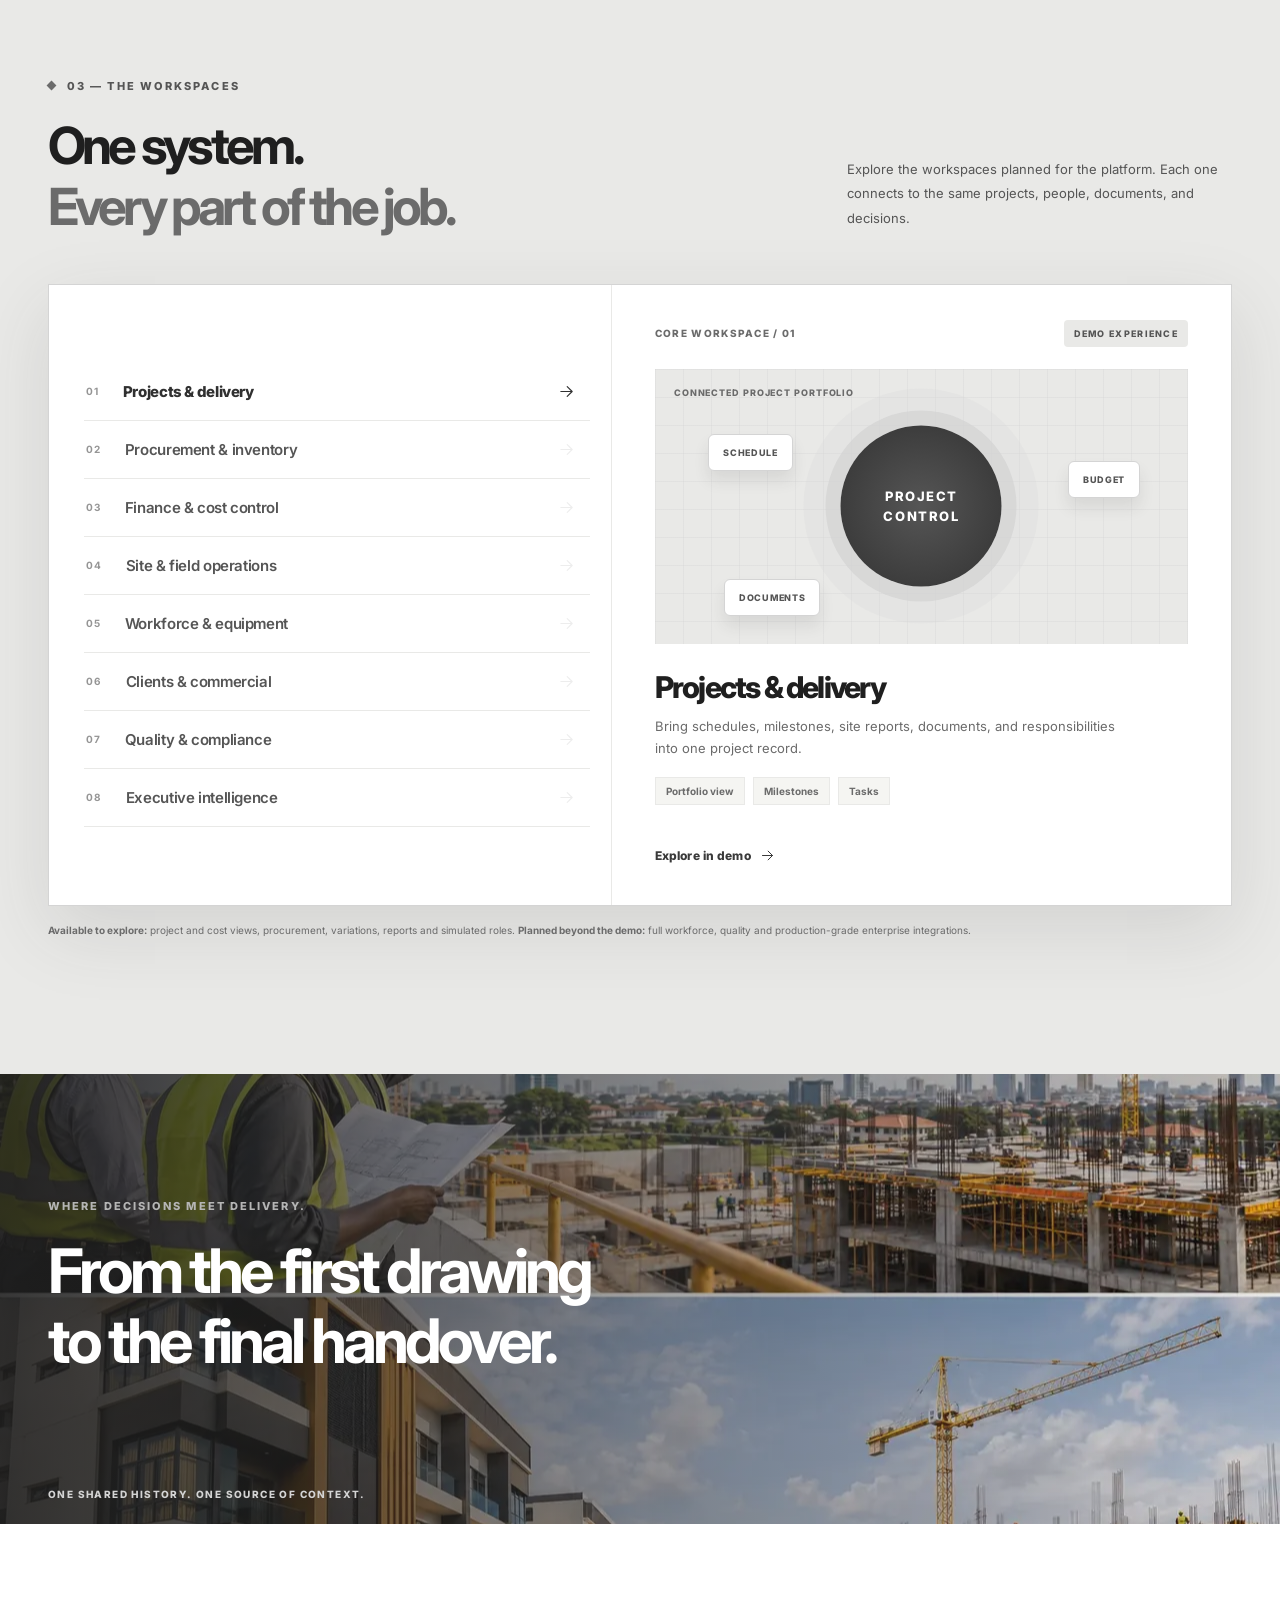
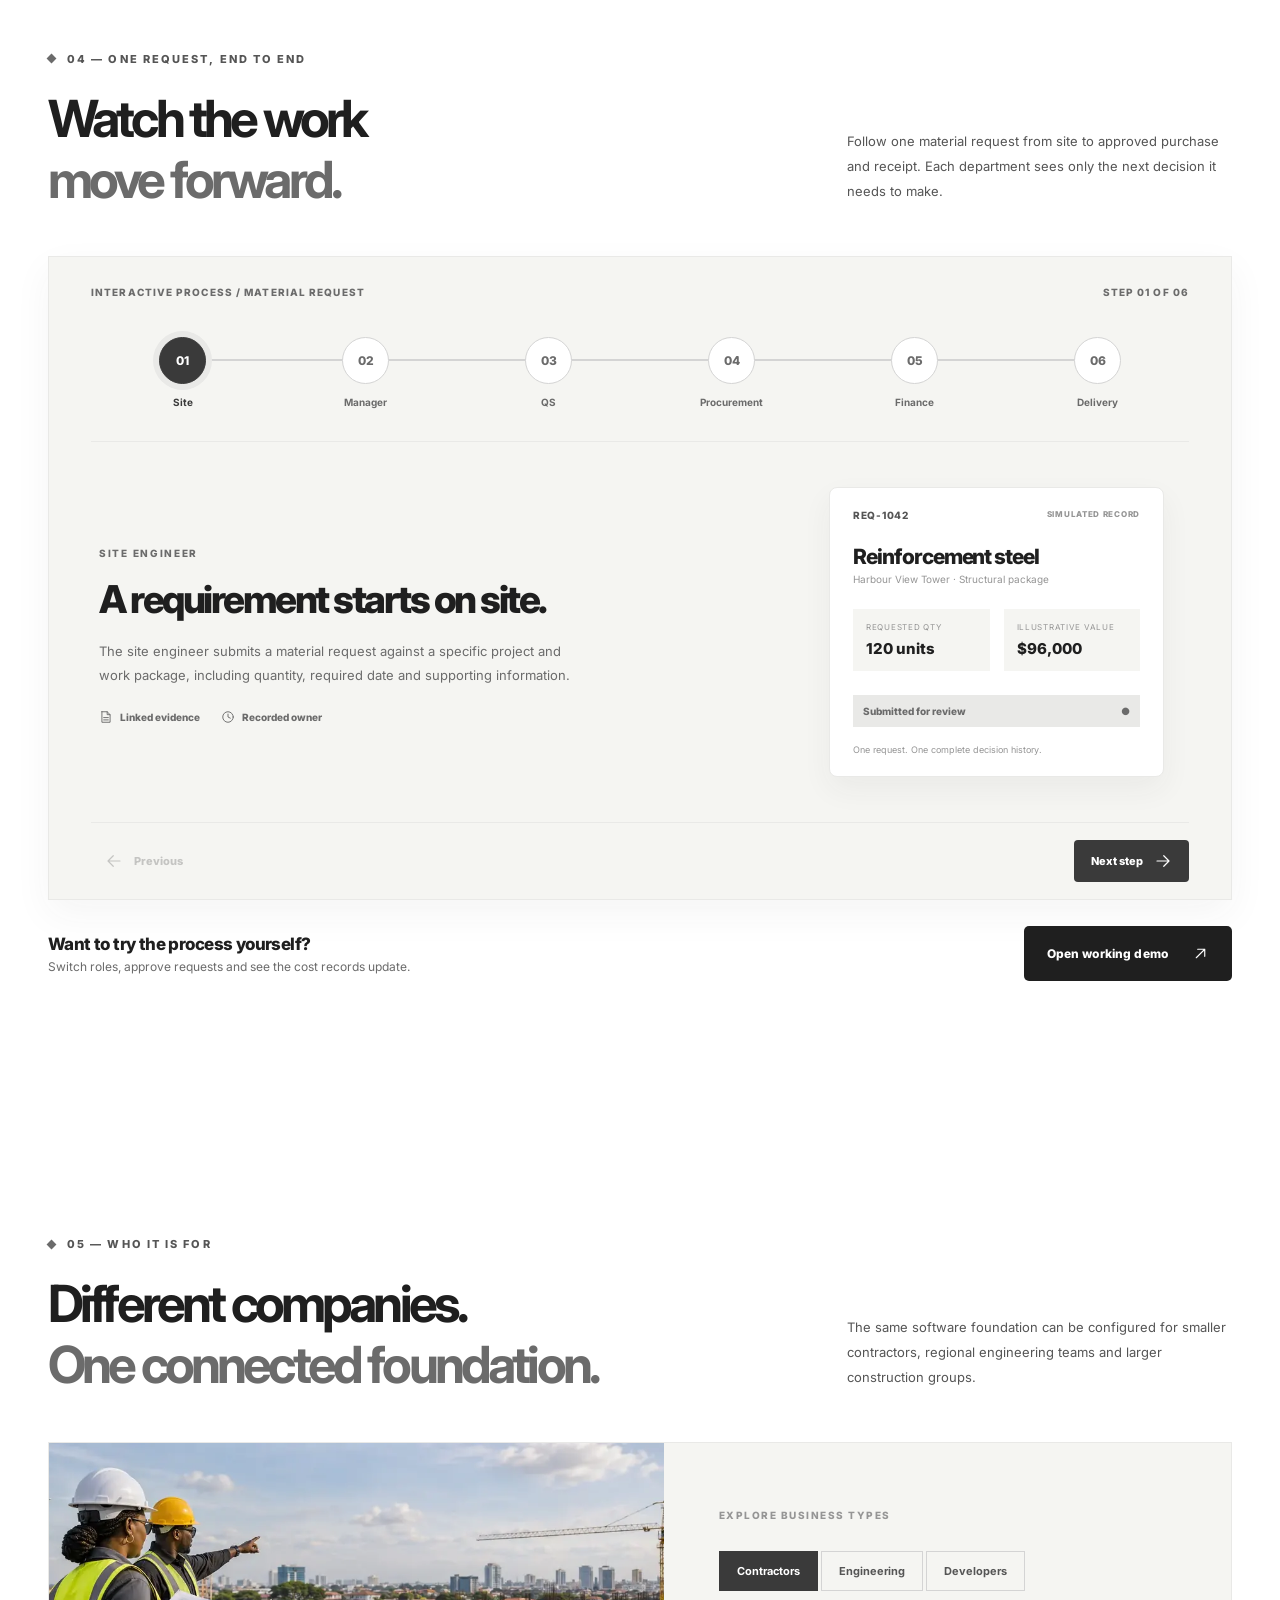
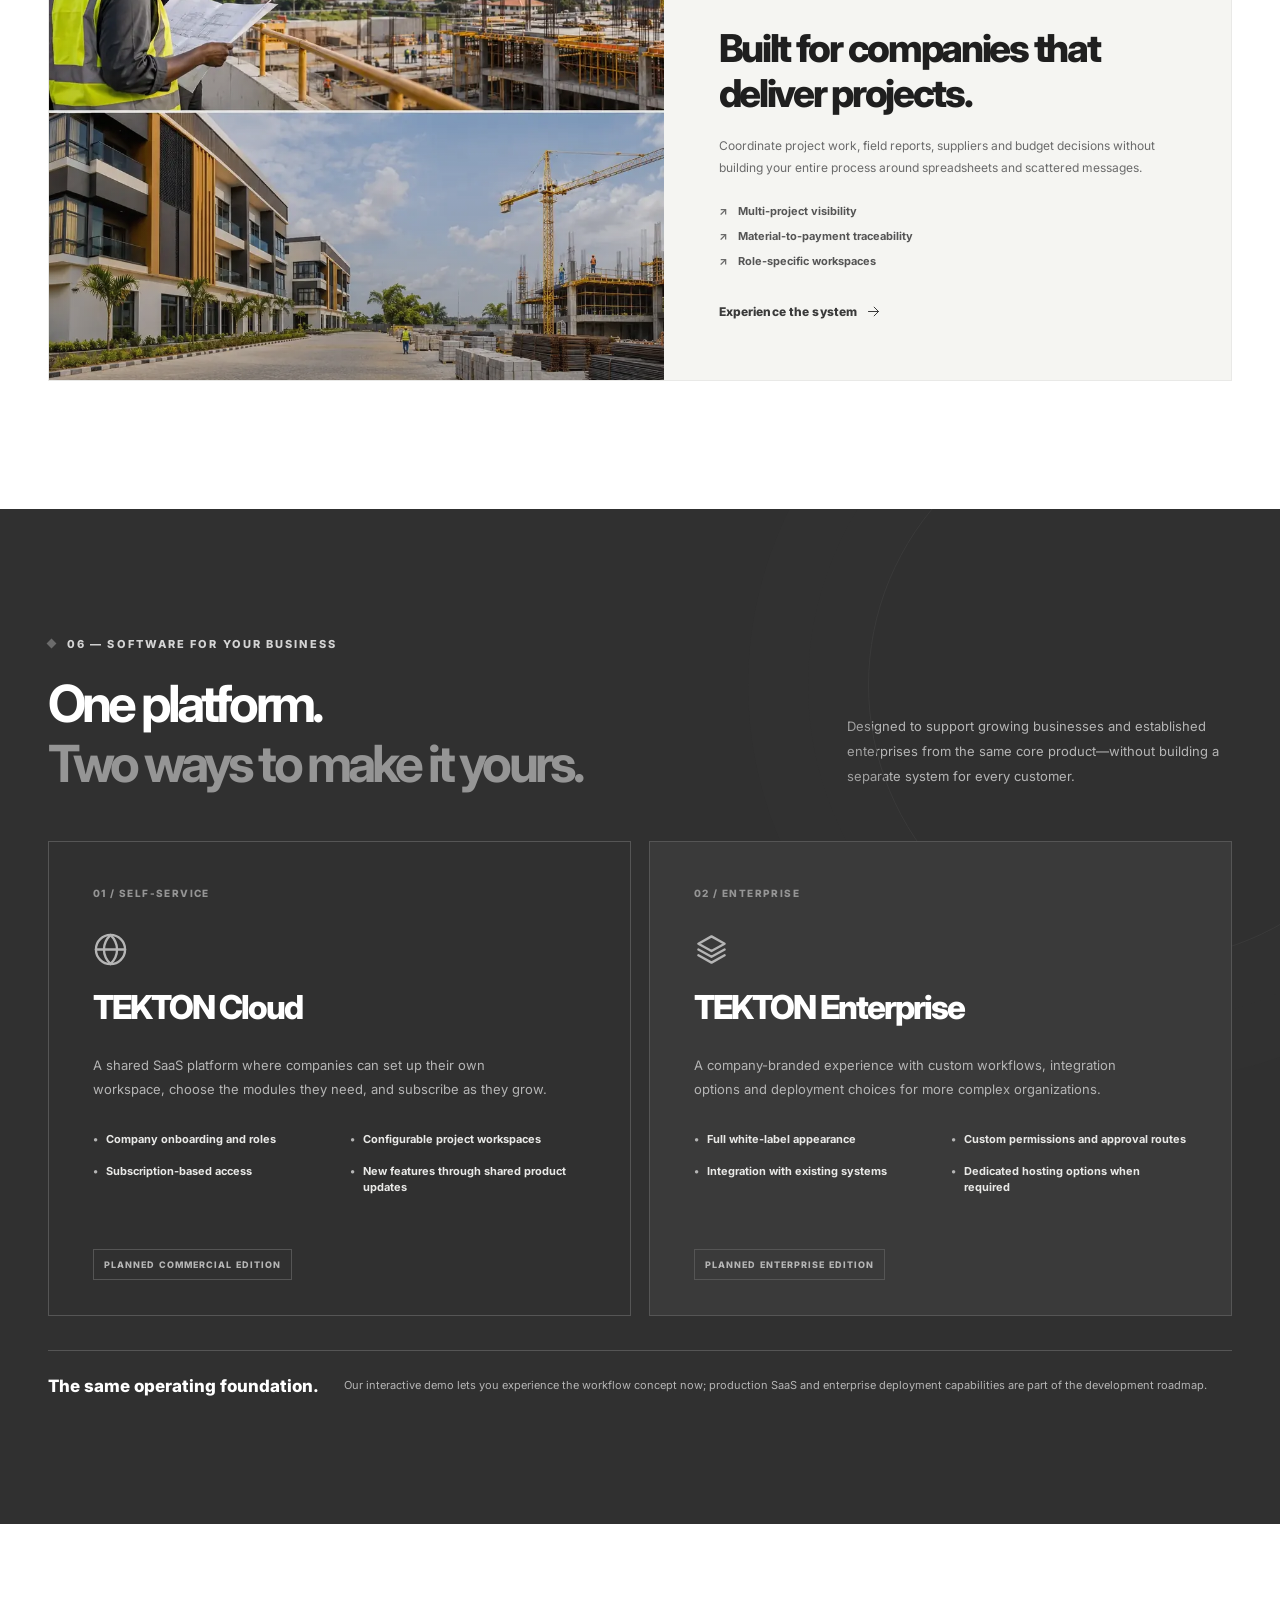
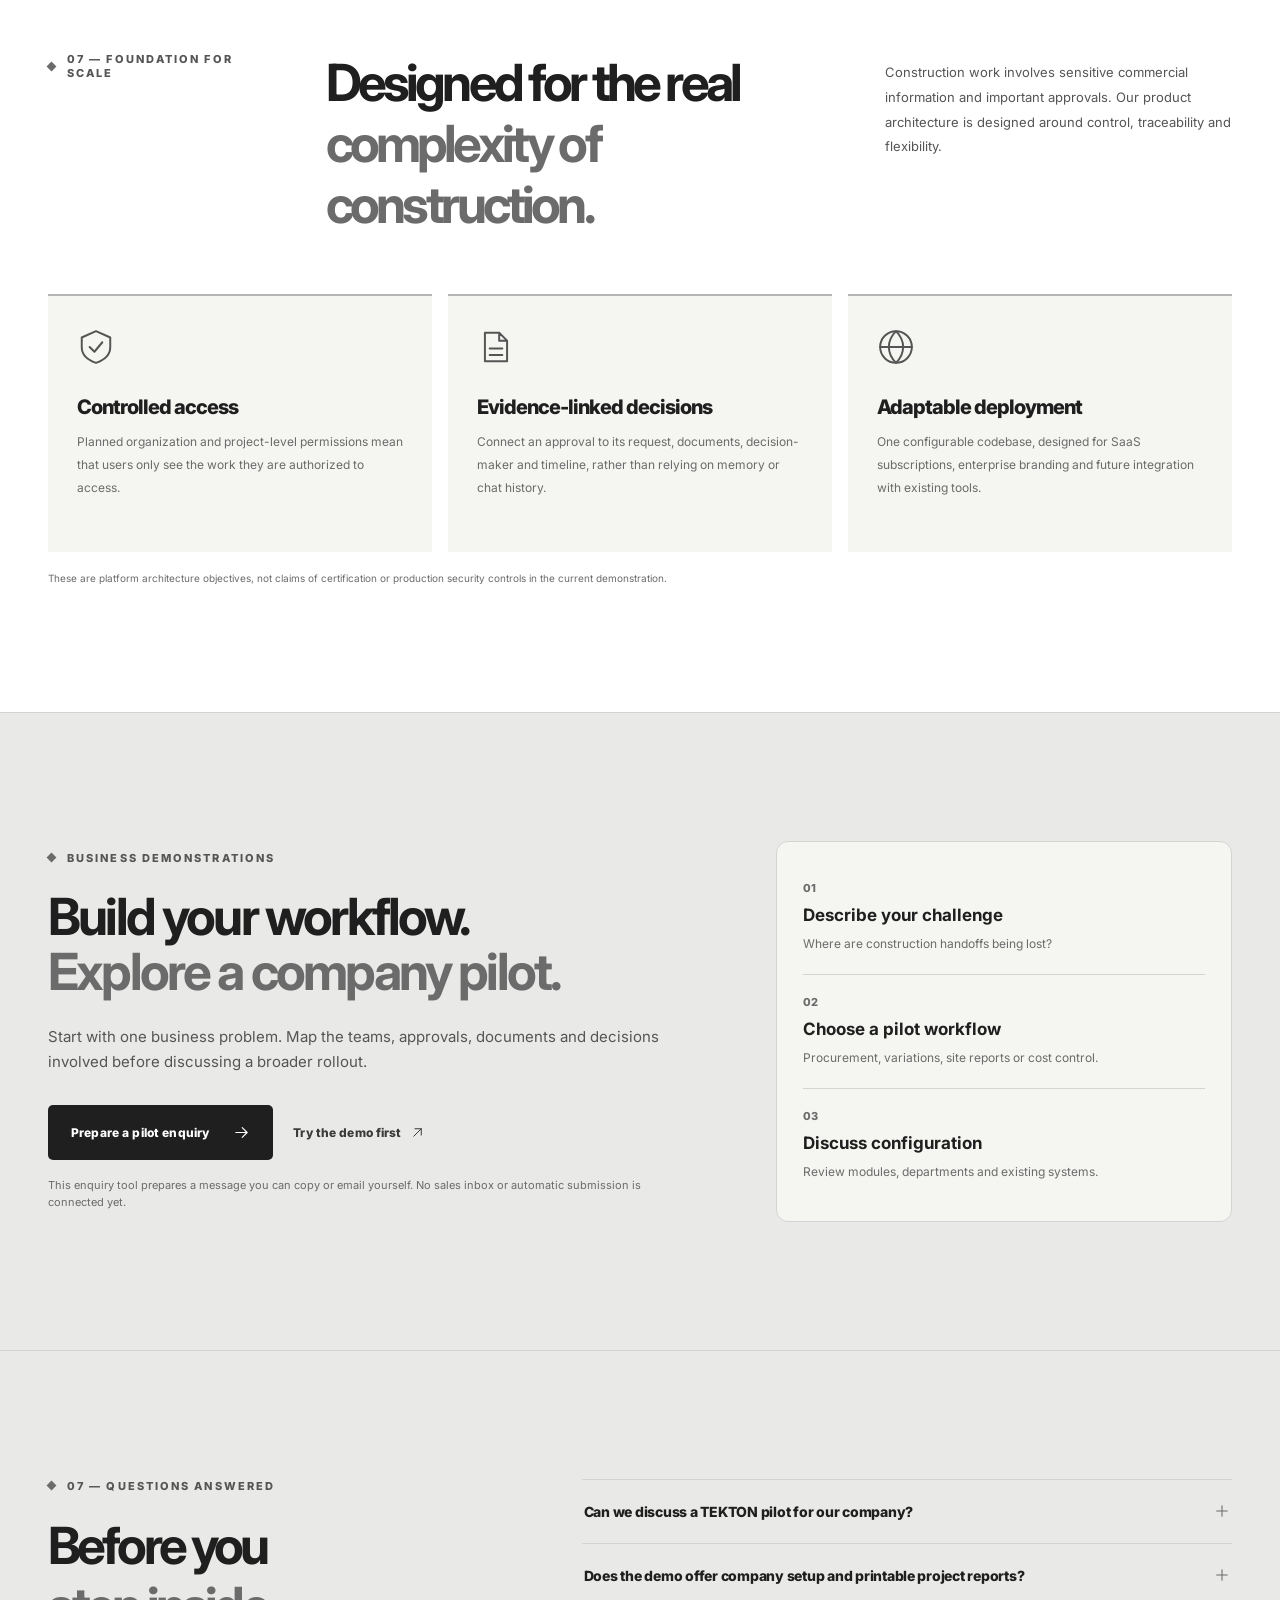
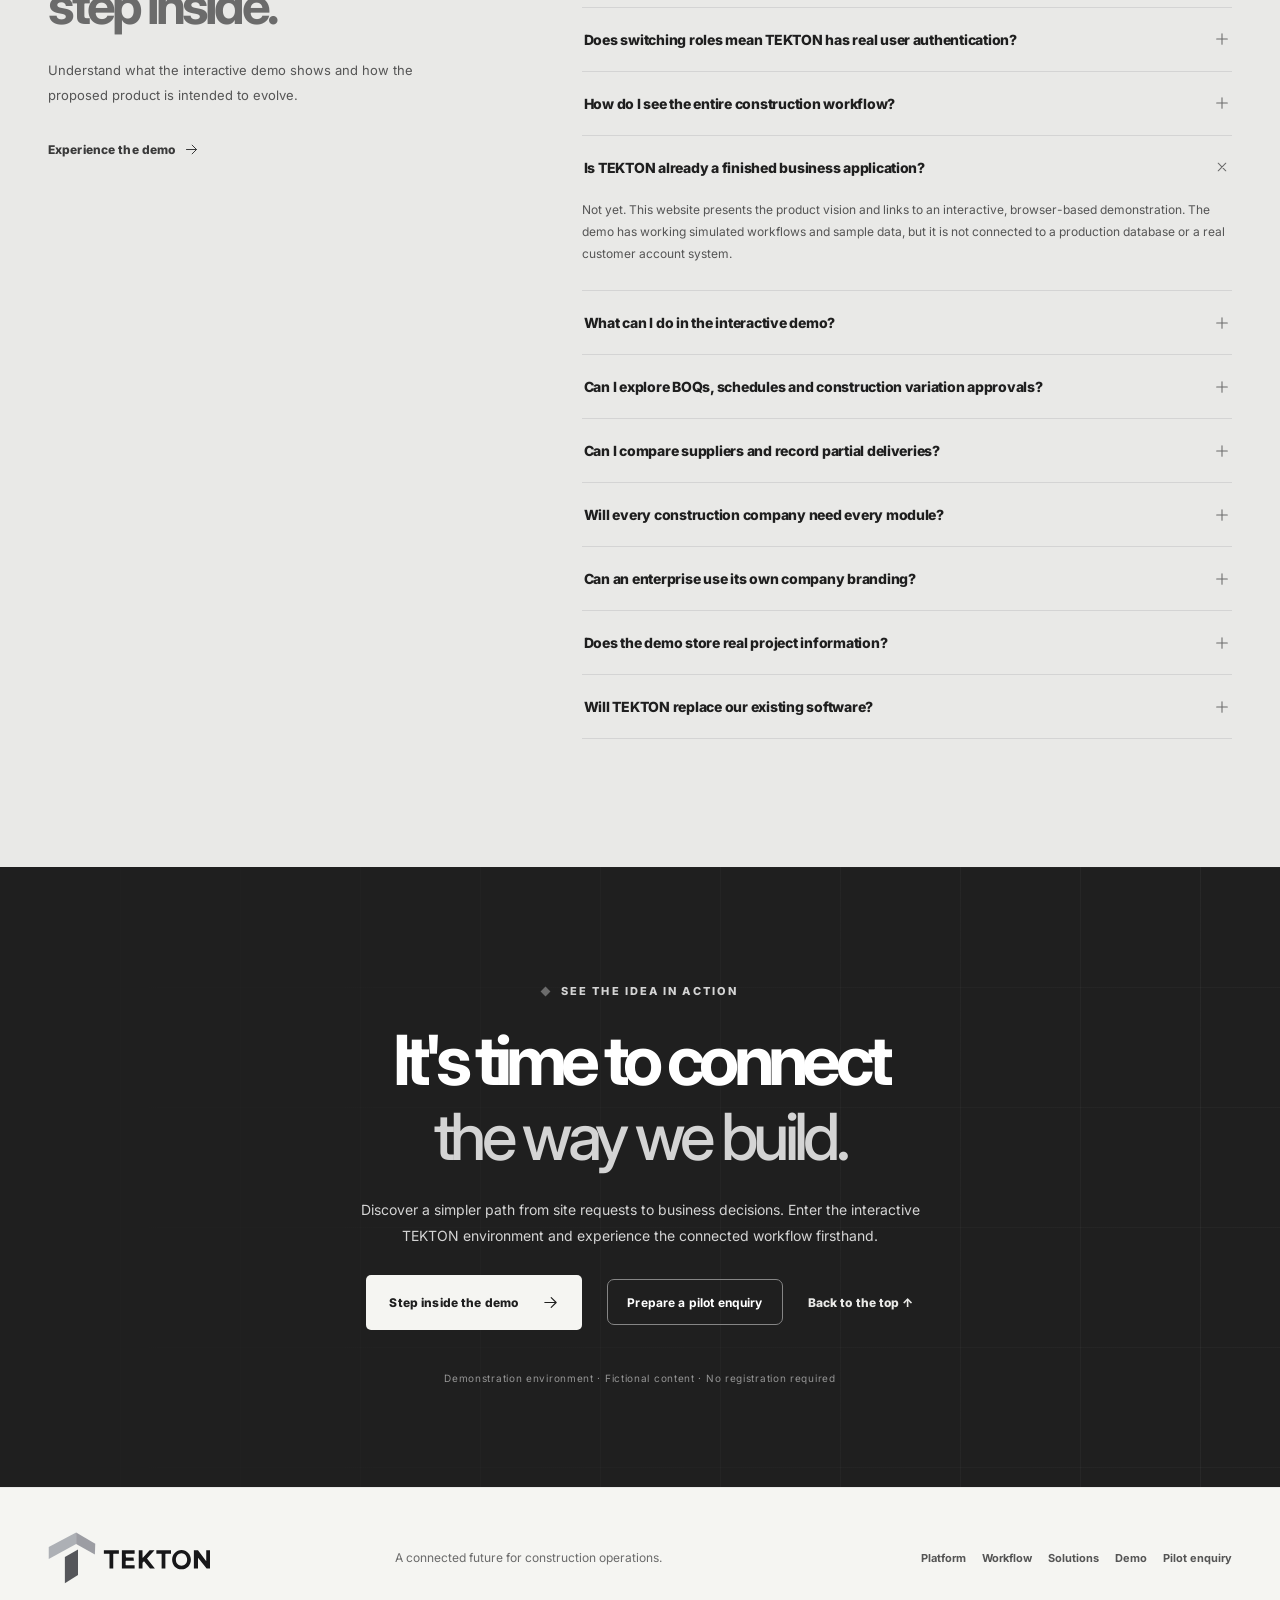
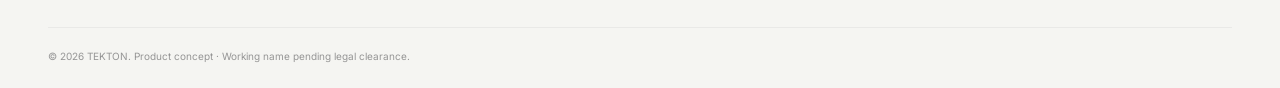
==== commit 62389a20: "Bring real TEKTON demo forward, add interactive hero decision path and desktop/mobile proof" ====
--- a/index.html
+++ b/index.html
@@ -6,7 +6,7 @@
   <meta name="theme-color" content="#1F1F1F"/>
   <meta name="description" content="TEKTON is a proposed construction operating system connecting projects, procurement, fieldwork and financial decisions in one shared flow. Try the interactive demonstration."/>
   <meta property="og:title" content="TEKTON — The Operating System for Construction"/>
-  <meta property="og:description" content="One connected construction operating system. Explore the working interactive demo."/>
+  <meta property="og:description" content="Experience the work behind construction: site requests, approvals, procurement and project decisions in one interactive TEKTON demo."/><meta property="og:image" content="https://tekton-sooty.vercel.app/assets/product-dashboard.webp"/><meta name="twitter:card" content="summary_large_image"/>
   <title>TEKTON — The Operating System for Construction</title>
   <link rel="icon" href="brand/icons/svg/tekton-favicon.svg" type="image/svg+xml" />
   <link rel="preconnect" href="https://fonts.googleapis.com"/>
@@ -52,23 +52,25 @@
       <div class="hero-grid" aria-hidden="true"></div>
       <div class="container hero-content">
         <div class="hero-copy reveal">
-          <div class="section-kicker light"><span class="kicker-square"></span> A NEW OPERATING LAYER FOR THE BUILT WORLD</div>
+          <div class="section-kicker light"><span class="kicker-square"></span> BUILT FOR THE WORK BEHIND THE BUILD</div>
           <h1>Build the project.<br/><em>Control the business.</em></h1>
-          <p>Construction moves across sites, people, budgets, suppliers, and decisions. TEKTON brings those moving parts into one connected workspace—so nothing important gets lost between departments.</p>
+          <p>Every construction project creates a chain of decisions. TEKTON connects the site, procurement, commercial teams and leadership in one traceable workflow.</p>
           <div class="hero-actions"><a class="btn btn-warm" href="demo/index.html">Explore the interactive demo <svg class="ico"><use href="#i-arrow"/></svg></a><a class="subtle-link light-link" href="pilot/index.html">Discuss a pilot <svg class="ico"><use href="#i-diagonal"/></svg></a></div>
-          <div class="hero-bottomline"><span class="small-led"></span> Explore without an account <span class="mini-divider"></span> Fictional projects, real interactions</div>
+          <div class="hero-bottomline"><span class="small-led"></span> No account required <span class="mini-divider"></span> Guided interactive demo <span class="mini-divider"></span> Fictional project data</div>
         </div>
         <div class="hero-art reveal delay-one">
           <div class="hero-photo" role="img" aria-label="Construction professionals managing a high-rise building project"></div>
-          <div class="hero-coordinate top">PROJECT SYSTEM / 001</div><div class="hero-coordinate bottom">SITE ↔ OFFICE ↔ FINANCE</div>
-          <div class="hero-interface"><div class="interface-top"><span class="mini-badge">LIVE WORKFLOW PREVIEW</span><span>↗</span></div><div class="interface-title">Every handoff,<br/>accounted for.</div><div class="interface-line"><span class="flow-bullet"></span><span>Material requested</span><span class="interface-state">COMPLETE</span></div><div class="interface-line"><span class="flow-bullet"></span><span>Budget verified</span><span class="interface-state">COMPLETE</span></div><div class="interface-line"><span class="flow-bullet pulse-dot"></span><span>Approval requested</span><span class="interface-state pending">IN REVIEW</span></div></div>
+          <div class="hero-coordinate top">TEKTON / PROJECT DELIVERY</div><div class="hero-coordinate bottom">FIELD  /  COMMERCIAL  /  FINANCE</div>
+          <div class="hero-interface" aria-label="Illustrative site-to-finance workflow"><div class="interface-top"><span class="mini-badge">WORKFLOW / MR–1042</span><span class="interface-live">FICTIONAL</span></div><div class="interface-title">One request.<br/><span>Every decision visible.</span></div><div class="hero-stage-track" aria-label="Workflow stages"><span class="active" data-hero-dot="0"></span><span data-hero-dot="1"></span><span data-hero-dot="2"></span><span data-hero-dot="3"></span></div><div class="hero-stage-meta"><span id="heroStageRole">01 / SITE ENGINEER</span><span id="heroStageStatus">REQUEST RECORDED</span></div><p id="heroStageDescription" class="hero-stage-description" aria-live="polite">A material requirement enters the project record, with its quantity and supporting context.</p><div class="hero-stage-controls"><button id="heroStagePrev" type="button" aria-label="Previous workflow stage" disabled>←</button><span id="heroStageCounter">01 / 04</span><button id="heroStageNext" type="button" aria-label="Next workflow stage">→</button></div></div>
         </div>
       </div>
       <div class="hero-edge-label" aria-hidden="true">01 / BUILD WHAT CONNECTS EVERYTHING</div>
     </section>
     <div class="sector-bar" aria-label="Product sectors"><div class="container sector-inner"><span>Built around the way construction works</span><span>General contractors</span><span class="diamond">◇</span><span>Engineering firms</span><span class="diamond">◇</span><span>Infrastructure teams</span><span class="diamond">◇</span><span>Property developers</span></div></div>
-    <section class="story-section section-space" id="why">
-      <div class="container"><div class="split-heading reveal"><div class="section-kicker"><span class="kicker-square"></span> 01 — THE PROBLEM</div><h2>Projects are connected.<br/><span>Most workflows aren't.</span></h2><p>A construction project doesn't operate in separate boxes. The site needs procurement. Procurement needs budgets. Finance needs evidence. Management needs the full picture.</p></div>
+    <section class="experience-section section-space" id="experience"><div class="container"><div class="section-header reveal"><div><div class="section-kicker"><span class="kicker-square"></span> 01 — THE PRODUCT, NOT JUST THE PROMISE</div><h2>See the work.<br/><span>Follow the decisions.</span></h2></div><p>This is the actual interactive demonstration interface. Open it to explore projects, cost controls and departmental handoffs using fictional data.</p></div><div class="experience-frame reveal"><div class="experience-screen-label"><span class="experience-status-dot" aria-hidden="true"></span> THE TEKTON SANDBOX <span>DESKTOP / MOBILE</span></div><div class="experience-devices"><div class="frame-window"><div class="frame-chrome"><span></span><span></span><span></span><div class="chrome-domain">TEKTON / INTERACTIVE PRODUCT DEMO</div></div><a href="demo/index.html" aria-label="Open full-screen interactive product demo"><img src="assets/product-dashboard.webp" alt="TEKTON demonstration dashboard with fictional construction project metrics" loading="lazy" width="1375" height="825"/></a></div><a class="experience-phone" href="demo/index.html" aria-label="See the mobile TEKTON demonstration"><span class="phone-speaker"></span><img src="assets/product-mobile.webp" alt="TEKTON mobile demo interface" loading="lazy" width="375" height="750"/></a></div><div class="experience-note"><div><span class="eyebrow-mini">ENTER THE SANDBOX</span><strong>Try every department. Follow every decision.</strong><p>Explore two fictional construction companies, simulated departmental roles, and linked procurement or variation decisions in a shared project record.</p></div><a class="btn btn-warm" href="demo/index.html">Launch interactive demo <svg class="ico"><use href="#i-arrow"/></svg></a></div></div><div class="experience-chips"><span><svg class="ico"><use href="#i-check"/></svg> No sign-up needed</span><span><svg class="ico"><use href="#i-check"/></svg> Desktop and mobile</span><span><svg class="ico"><use href="#i-check"/></svg> Fictional data only</span><span><svg class="ico"><use href="#i-check"/></svg> Explore the actual interaction</span></div></div></section>
+    <section class="demo-clarity section-space" id="demo-guide"><div class="container"><div class="section-kicker"><span class="kicker-square"></span> EXPERIENCE A CONNECTED WORKFLOW</div><h2>Start on site.<br/><span>See every decision.</span></h2><p class="demo-clarity-lead">The interactive demonstration isn't just a dashboard. Create one material request, move through the responsible departments, then see its sample project cost impact.</p><div class="demo-clarity-grid"><article><span>01 / SITE</span><h3>Create a request</h3><p>Enter as a simulated Site Engineer and record the material needed for a project.</p></article><article><span>02 / DEPARTMENTS</span><h3>Follow each handoff</h3><p>Switch between project, quantity-surveying, procurement and finance roles with guided next steps.</p></article><article><span>03 / MANAGEMENT</span><h3>See the impact</h3><p>Review the workflow history and how the fictional costs appear in project reporting.</p></article></div><div class="demo-clarity-footer"><p><strong>Interactive now:</strong> Sample role workflows, projects, procurement, cost views, site reports and published client updates. <strong>Not live services:</strong> Login, permissions, payment processing, integrations and real company databases are not connected.</p><a class="btn btn-dark" href="demo/index.html">Start guided demonstration <svg class="ico"><use href="#i-arrow"/></svg></a></div></div></section>
+<section class="story-section section-space" id="why">
+      <div class="container"><div class="split-heading reveal"><div class="section-kicker"><span class="kicker-square"></span> 02 — THE HANDOFF GAP</div><h2>Projects are connected.<br/><span>Most workflows aren't.</span></h2><p>A construction project doesn't operate in separate boxes. The site needs procurement. Procurement needs budgets. Finance needs evidence. Management needs the full picture.</p></div>
         <div class="problem-grid">
           <article class="problem-card reveal"><div class="problem-num">01 / THE SITE</div><svg class="big-line-ico"><use href="#i-helmet"/></svg><h3>Updates arrive late.</h3><p>Progress notes, photographs, material needs, and issues can live in separate chats, files, and reports.</p><span>WORK HAPPENS IN THE FIELD</span></article>
           <article class="problem-card reveal delay-one"><div class="problem-num">02 / THE OFFICE</div><svg class="big-line-ico"><use href="#i-layers"/></svg><h3>Approvals lose context.</h3><p>Requests pass between departments without one clear owner, status, budget check, or decision history.</p><span>DECISIONS HAPPEN BETWEEN TEAMS</span></article>
@@ -78,7 +80,7 @@
       </div>
     </section>
     <section class="platform-section section-space" id="platform">
-      <div class="container"><div class="section-header reveal"><div><div class="section-kicker"><span class="kicker-square"></span> 02 — ONE CONNECTED PLATFORM</div><h2>One system.<br/><span>Every part of the job.</span></h2></div><p>Explore the workspaces planned for the platform. Each one connects to the same projects, people, documents, and decisions.</p></div>
+      <div class="container"><div class="section-header reveal"><div><div class="section-kicker"><span class="kicker-square"></span> 03 — THE WORKSPACES</div><h2>One system.<br/><span>Every part of the job.</span></h2></div><p>Explore the workspaces planned for the platform. Each one connects to the same projects, people, documents, and decisions.</p></div>
       <div class="platform-browser reveal"><div class="module-menu" id="moduleMenu" role="tablist" aria-label="Platform modules">
           <button class="module-tab active" role="tab" id="tab-projects" aria-selected="true" data-module="projects"><span class="module-number">01</span><span>Projects & delivery</span><svg class="ico"><use href="#i-arrow"/></svg></button>
           <button class="module-tab" role="tab" id="tab-procurement" aria-selected="false" data-module="procurement"><span class="module-number">02</span><span>Procurement & inventory</span><svg class="ico"><use href="#i-arrow"/></svg></button>
@@ -89,22 +91,20 @@
           <button class="module-tab" role="tab" id="tab-quality" aria-selected="false" data-module="quality"><span class="module-number">07</span><span>Quality & compliance</span><svg class="ico"><use href="#i-arrow"/></svg></button>
           <button class="module-tab" role="tab" id="tab-intelligence" aria-selected="false" data-module="intelligence"><span class="module-number">08</span><span>Executive intelligence</span><svg class="ico"><use href="#i-arrow"/></svg></button>
         </div><div class="module-detail" id="moduleDetail" role="tabpanel" aria-labelledby="tab-projects" tabindex="0"><div class="module-detail-top"><span class="detail-label">CORE WORKSPACE / 01</span><span class="stage-pill">DEMO EXPERIENCE</span></div><div class="detail-visual"><div class="visual-grid"></div><div class="visual-graphic"><span class="graphic-legend">CONNECTED PROJECT PORTFOLIO</span><div class="graphic-circle circle-one"><div class="circle-inner">PROJECT<br/>CONTROL</div></div><div class="graphic-node node-a">SCHEDULE</div><div class="graphic-node node-b">BUDGET</div><div class="graphic-node node-c">DOCUMENTS</div></div></div><h3 id="moduleTitle">Projects & delivery</h3><p id="moduleDescription">Bring schedules, milestones, site reports, documents, and responsibilities into one project record.</p><div id="moduleTags" class="detail-tags"><span>Portfolio view</span><span>Milestones</span><span>Tasks</span></div><a class="subtle-link" id="moduleCTA" href="demo/index.html">Explore in demo <svg class="ico"><use href="#i-arrow"/></svg></a></div></div>
-        <p class="platform-footnote">Some capabilities shown here are part of the planned platform rather than functionality already available in the first interactive demo.</p>
+        <p class="platform-footnote"><strong>Available to explore:</strong> project and cost views, procurement, variations, reports and simulated roles. <strong>Planned beyond the demo:</strong> full workforce, quality and production-grade enterprise integrations.</p>
       </div>
     </section>
     <section class="fullbleed-photo reveal" aria-label="Construction operations context"><div class="photo-overlay container"><div class="photo-label">WHERE DECISIONS MEET DELIVERY.</div><h2>From the first drawing<br/>to the final handover.</h2><div class="photo-bottom">ONE SHARED HISTORY. ONE SOURCE OF CONTEXT.</div></div></section>
-    <section class="workflow-section section-space" id="workflow"><div class="container"><div class="section-header reveal"><div><div class="section-kicker"><span class="kicker-square"></span> 03 — THE CONNECTED WORKFLOW</div><h2>Watch the work<br/><span>move forward.</span></h2></div><p>Follow one material request from site to approved purchase and receipt. Each department sees only the next decision it needs to make.</p></div>
+    <section class="workflow-section section-space" id="workflow"><div class="container"><div class="section-header reveal"><div><div class="section-kicker"><span class="kicker-square"></span> 04 — ONE REQUEST, END TO END</div><h2>Watch the work<br/><span>move forward.</span></h2></div><p>Follow one material request from site to approved purchase and receipt. Each department sees only the next decision it needs to make.</p></div>
       <div class="workflow-shell reveal"><div class="workflow-caption"><span>INTERACTIVE PROCESS / MATERIAL REQUEST</span><span id="workflowCounter">STEP 01 OF 06</span></div><div class="workflow-steps" id="workflowSteps"><button class="step-dot current" data-step="0" aria-current="step"><span>01</span><small>Site</small></button><button class="step-dot" data-step="1"><span>02</span><small>Manager</small></button><button class="step-dot" data-step="2"><span>03</span><small>QS</small></button><button class="step-dot" data-step="3"><span>04</span><small>Procurement</small></button><button class="step-dot" data-step="4"><span>05</span><small>Finance</small></button><button class="step-dot" data-step="5"><span>06</span><small>Delivery</small></button></div>
       <div class="workflow-main"><div class="workflow-info"><span id="workflowRole" class="workflow-role">SITE ENGINEER</span><h3 id="workflowTitle">A requirement starts on site.</h3><p id="workflowCopy">The site engineer submits a material request against a specific project and work package, including quantity, required date and supporting information.</p><div id="workflowMeta" class="workflow-metadata"><span><svg class="ico"><use href="#i-doc"/></svg> Linked evidence</span><span><svg class="ico"><use href="#i-clock"/></svg> Recorded owner</span></div></div><div class="workflow-card"><div class="workflow-card-head"><span>REQ-1042</span><span class="workflow-live">SIMULATED RECORD</span></div><div class="workflow-card-title">Reinforcement steel</div><div class="workflow-card-sub">Harbour View Tower · Structural package</div><div class="wf-value-grid"><div><small>REQUESTED QTY</small><b>120 units</b></div><div><small>ILLUSTRATIVE VALUE</small><b>$96,000</b></div></div><div class="workflow-card-state"><span id="workflowStatus">Submitted for review</span><span>●</span></div><div class="workflow-card-foot">One request. One complete decision history.</div></div></div><div class="workflow-controls"><button id="workflowPrev" class="workflow-control" disabled><svg class="ico reverse"><use href="#i-arrow"/></svg> Previous</button><button id="workflowNext" class="workflow-control solid">Next step <svg class="ico"><use href="#i-arrow"/></svg></button></div></div>
       <div class="workflow-bottom reveal"><div><strong>Want to try the process yourself?</strong><span>Switch roles, approve requests and see the cost records update.</span></div><a class="btn btn-dark" href="demo/index.html">Open working demo <svg class="ico"><use href="#i-diagonal"/></svg></a></div>
     </div></section>
-    <section class="experience-section section-space" id="experience"><div class="container"><div class="section-header reveal"><div><div class="section-kicker"><span class="kicker-square"></span> 04 — INSIDE THE SYSTEM</div><h2>A better view.<br/><span>A better decision.</span></h2></div><p>The same information, understood differently by each role. Explore a working interface with fictional projects and sample data.</p></div><div class="experience-frame reveal"><div class="frame-window"><div class="frame-chrome"><span></span><span></span><span></span><div class="chrome-domain">TEKTON / INTERACTIVE PRODUCT DEMO</div></div><a href="demo/index.html" aria-label="Open full-screen interactive product demo"><img src="assets/product-dashboard.webp" alt="Preview of the TEKTON demo dashboard with project metrics and operational panels" loading="lazy"/></a></div><div class="experience-note"><div><span class="eyebrow-mini">ENTER THE SANDBOX</span><strong>Try every department. Follow every decision.</strong><p>Two fictional construction companies, eight simulated roles, project records and an end-to-end procurement workflow—ready for you to explore.</p></div><a class="btn btn-warm" href="demo/index.html">Launch interactive demo <svg class="ico"><use href="#i-arrow"/></svg></a></div></div><div class="experience-chips"><span><svg class="ico"><use href="#i-check"/></svg> No sign-up needed</span><span><svg class="ico"><use href="#i-check"/></svg> Desktop and mobile</span><span><svg class="ico"><use href="#i-check"/></svg> Fictional data only</span><span><svg class="ico"><use href="#i-check"/></svg> Explore the actual interaction</span></div></div></section>
-    <section class="audience-section section-space" id="solutions"><div class="container"><div class="section-header reveal"><div><div class="section-kicker"><span class="kicker-square"></span> 05 — BUILT AROUND YOUR OPERATION</div><h2>Different companies.<br/><span>One connected foundation.</span></h2></div><p>The same software foundation can be configured for smaller contractors, regional engineering teams and larger construction groups.</p></div><div class="audience-shell reveal"><div class="audience-image"></div><div class="audience-panel"><span class="eyebrow-mini">EXPLORE BUSINESS TYPES</span><div class="audience-buttons" id="audienceButtons" role="tablist" aria-label="Construction business types"><button class="audience-button selected" role="tab" aria-selected="true" data-audience="contractor">Contractors</button><button class="audience-button" role="tab" aria-selected="false" data-audience="engineering">Engineering</button><button class="audience-button" role="tab" aria-selected="false" data-audience="developer">Developers</button></div><h3 id="audienceTitle">Built for companies that deliver projects.</h3><p id="audienceCopy">Coordinate project work, field reports, suppliers and budget decisions without building your entire process around spreadsheets and scattered messages.</p><div id="audiencePoints" class="audience-points"><span>Multi-project visibility</span><span>Material-to-payment traceability</span><span>Role-specific workspaces</span></div><a href="demo/index.html" class="subtle-link">Experience the system <svg class="ico"><use href="#i-arrow"/></svg></a></div></div></div></section>
-    <section class="deploy-section section-space" id="deploy"><div class="container"><div class="section-header light-head reveal"><div><div class="section-kicker light"><span class="kicker-square"></span> 06 — HOW YOU CAN ADOPT IT</div><h2>One platform.<br/><span>Two ways to make it yours.</span></h2></div><p>Designed to support growing businesses and established enterprises from the same core product—without building a separate system for every customer.</p></div><div class="deploy-grid"><article class="deploy-card reveal"><div class="deploy-number">01 / SELF-SERVICE</div><svg class="deploy-icon"><use href="#i-globe"/></svg><h3>TEKTON Cloud</h3><p>A shared SaaS platform where companies can set up their own workspace, choose the modules they need, and subscribe as they grow.</p><ul><li>Company onboarding and roles</li><li>Configurable project workspaces</li><li>Subscription-based access</li><li>New features through shared product updates</li></ul><span class="coming-tag">PLANNED COMMERCIAL EDITION</span></article><article class="deploy-card reveal delay-one"><div class="deploy-number">02 / ENTERPRISE</div><svg class="deploy-icon"><use href="#i-layers"/></svg><h3>TEKTON Enterprise</h3><p>A company-branded experience with custom workflows, integration options and deployment choices for more complex organizations.</p><ul><li>Full white-label appearance</li><li>Custom permissions and approval routes</li><li>Integration with existing systems</li><li>Dedicated hosting options when required</li></ul><span class="coming-tag">PLANNED ENTERPRISE EDITION</span></article></div><div class="deploy-note reveal"><strong>The same operating foundation.</strong><span>Our interactive demo lets you experience the workflow concept now; production SaaS and enterprise deployment capabilities are part of the development roadmap.</span></div></div></section>
+    <section class="audience-section section-space" id="solutions"><div class="container"><div class="section-header reveal"><div><div class="section-kicker"><span class="kicker-square"></span> 05 — WHO IT IS FOR</div><h2>Different companies.<br/><span>One connected foundation.</span></h2></div><p>The same software foundation can be configured for smaller contractors, regional engineering teams and larger construction groups.</p></div><div class="audience-shell reveal"><div class="audience-image"></div><div class="audience-panel"><span class="eyebrow-mini">EXPLORE BUSINESS TYPES</span><div class="audience-buttons" id="audienceButtons" role="tablist" aria-label="Construction business types"><button class="audience-button selected" role="tab" aria-selected="true" data-audience="contractor">Contractors</button><button class="audience-button" role="tab" aria-selected="false" data-audience="engineering">Engineering</button><button class="audience-button" role="tab" aria-selected="false" data-audience="developer">Developers</button></div><h3 id="audienceTitle">Built for companies that deliver projects.</h3><p id="audienceCopy">Coordinate project work, field reports, suppliers and budget decisions without building your entire process around spreadsheets and scattered messages.</p><div id="audiencePoints" class="audience-points"><span>Multi-project visibility</span><span>Material-to-payment traceability</span><span>Role-specific workspaces</span></div><a href="demo/index.html" class="subtle-link">Experience the system <svg class="ico"><use href="#i-arrow"/></svg></a></div></div></div></section>
+    <section class="deploy-section section-space" id="deploy"><div class="container"><div class="section-header light-head reveal"><div><div class="section-kicker light"><span class="kicker-square"></span> 06 — SOFTWARE FOR YOUR BUSINESS</div><h2>One platform.<br/><span>Two ways to make it yours.</span></h2></div><p>Designed to support growing businesses and established enterprises from the same core product—without building a separate system for every customer.</p></div><div class="deploy-grid"><article class="deploy-card reveal"><div class="deploy-number">01 / SELF-SERVICE</div><svg class="deploy-icon"><use href="#i-globe"/></svg><h3>TEKTON Cloud</h3><p>A shared SaaS platform where companies can set up their own workspace, choose the modules they need, and subscribe as they grow.</p><ul><li>Company onboarding and roles</li><li>Configurable project workspaces</li><li>Subscription-based access</li><li>New features through shared product updates</li></ul><span class="coming-tag">PLANNED COMMERCIAL EDITION</span></article><article class="deploy-card reveal delay-one"><div class="deploy-number">02 / ENTERPRISE</div><svg class="deploy-icon"><use href="#i-layers"/></svg><h3>TEKTON Enterprise</h3><p>A company-branded experience with custom workflows, integration options and deployment choices for more complex organizations.</p><ul><li>Full white-label appearance</li><li>Custom permissions and approval routes</li><li>Integration with existing systems</li><li>Dedicated hosting options when required</li></ul><span class="coming-tag">PLANNED ENTERPRISE EDITION</span></article></div><div class="deploy-note reveal"><strong>The same operating foundation.</strong><span>Our interactive demo lets you experience the workflow concept now; production SaaS and enterprise deployment capabilities are part of the development roadmap.</span></div></div></section>
     <section class="foundation-section section-space"><div class="container"><div class="split-heading reveal"><div class="section-kicker"><span class="kicker-square"></span> 07 — FOUNDATION FOR SCALE</div><h2>Designed for the real<br/><span>complexity of construction.</span></h2><p>Construction work involves sensitive commercial information and important approvals. Our product architecture is designed around control, traceability and flexibility.</p></div><div class="foundation-grid"><article class="foundation-card reveal"><svg class="big-line-ico"><use href="#i-shield"/></svg><h3>Controlled access</h3><p>Planned organization and project-level permissions mean that users only see the work they are authorized to access.</p></article><article class="foundation-card reveal delay-one"><svg class="big-line-ico"><use href="#i-doc"/></svg><h3>Evidence-linked decisions</h3><p>Connect an approval to its request, documents, decision-maker and timeline, rather than relying on memory or chat history.</p></article><article class="foundation-card reveal delay-two"><svg class="big-line-ico"><use href="#i-globe"/></svg><h3>Adaptable deployment</h3><p>One configurable codebase, designed for SaaS subscriptions, enterprise branding and future integration with existing tools.</p></article></div><p class="foundation-caveat">These are platform architecture objectives, not claims of certification or production security controls in the current demonstration.</p></div></section>
-    <section class="demo-clarity section-space" id="demo-guide"><div class="container"><div class="section-kicker"><span class="kicker-square"></span> EXPERIENCE A CONNECTED WORKFLOW</div><h2>Start on site.<br/><span>See every decision.</span></h2><p class="demo-clarity-lead">The interactive demonstration isn't just a dashboard. Create one material request, move through the responsible departments, then see its sample project cost impact.</p><div class="demo-clarity-grid"><article><span>01 / SITE</span><h3>Create a request</h3><p>Enter as a simulated Site Engineer and record the material needed for a project.</p></article><article><span>02 / DEPARTMENTS</span><h3>Follow each handoff</h3><p>Switch between project, quantity-surveying, procurement and finance roles with guided next steps.</p></article><article><span>03 / MANAGEMENT</span><h3>See the impact</h3><p>Review the workflow history and how the fictional costs appear in project reporting.</p></article></div><div class="demo-clarity-footer"><p><strong>Interactive now:</strong> Sample role workflows, projects, procurement, cost views, site reports and published client updates. <strong>Not live services:</strong> Login, permissions, payment processing, integrations and real company databases are not connected.</p><a class="btn btn-dark" href="demo/index.html">Start guided demonstration <svg class="ico"><use href="#i-arrow"/></svg></a></div></div></section>
-<section class="pilot-path section-space" id="pilot"><div class="container pilot-path-inner"><div><div class="section-kicker"><span class="kicker-square"></span> BUSINESS DEMONSTRATIONS</div><h2>Build your workflow.<br/><span>Explore a company pilot.</span></h2><p>Start with one business problem. Map the teams, approvals, documents and decisions involved before discussing a broader rollout.</p><div class="pilot-path-actions"><a class="btn btn-dark" href="pilot/index.html">Prepare a pilot enquiry <svg class="ico"><use href="#i-arrow"/></svg></a><a class="subtle-link" href="demo/index.html">Try the demo first <svg class="ico"><use href="#i-diagonal"/></svg></a></div><small>This enquiry tool prepares a message you can copy or email yourself. No sales inbox or automatic submission is connected yet.</small></div><div class="pilot-path-steps"><div><span>01</span><strong>Describe your challenge</strong><p>Where are construction handoffs being lost?</p></div><div><span>02</span><strong>Choose a pilot workflow</strong><p>Procurement, variations, site reports or cost control.</p></div><div><span>03</span><strong>Discuss configuration</strong><p>Review modules, departments and existing systems.</p></div></div></div></section>
-    <section class="faq-section section-space" id="faq"><div class="container faq-layout"><div class="faq-intro reveal"><div class="section-kicker"><span class="kicker-square"></span> 08 — QUESTIONS ANSWERED</div><h2>Before you<br/><span>step inside.</span></h2><p>Understand what the interactive demo shows and how the proposed product is intended to evolve.</p><a href="demo/index.html" class="subtle-link">Experience the demo <svg class="ico"><use href="#i-arrow"/></svg></a></div><div class="faq-list" id="faqList"><details class="faq-item"><summary>Can we discuss a TEKTON pilot for our company?<svg class="ico"><use href="#i-plus"/></svg></summary><p>Prepare a pilot enquiry on the planning page. You can copy the message or open your email application. No automatic submission or verified sales inbox is connected.</p></details><details class="faq-item"><summary>Does the demo offer company setup and printable project reports?<svg class="ico"><use href="#i-plus"/></svg></summary><p>Yes. Explore the fictional company configuration, sample document/evidence summaries and printable project reports. They use browser-local sample data rather than production accounts or uploaded documents.</p></details><details class="faq-item"><summary>Does switching roles mean TEKTON has real user authentication?<svg class="ico"><use href="#i-plus"/></svg></summary><p>No. The role picker is a demonstration control showing proposed departmental responsibilities. It is not real authentication or a production authorization boundary. Only fictional data should be used.</p></details><details class="faq-item"><summary>How do I see the entire construction workflow?<svg class="ico"><use href="#i-plus"/></svg></summary><p>Open the demo and choose Start guided workflow. Submit a material request as Site Engineer, then use Continue as next department to progress it. The last stage links to the cost summary.</p></details><details class="faq-item" open><summary>Is TEKTON already a finished business application?<svg class="ico"><use href="#i-plus"/></svg></summary><p>Not yet. This website presents the product vision and links to an interactive, browser-based demonstration. The demo has working simulated workflows and sample data, but it is not connected to a production database or a real customer account system.</p></details><details class="faq-item"><summary>What can I do in the interactive demo?<svg class="ico"><use href="#i-plus"/></svg></summary><p>Explore executive dashboards, project BOQ and schedule views, construction variations, procurement, costs, site reports, documents, client views and insights. Switch between simulated roles to move material requests and change orders through their approval stages. Actions affect demo data in your browser.</p></details><details class="faq-item"><summary>Can I explore BOQs, schedules and construction variation approvals?<svg class="ico"><use href="#i-plus"/></svg></summary><p>Yes. Open a sample project to explore illustrative BOQ cost codes, milestone scheduling and variation history. In Variations, the guided change order moves through technical assessment, QS costing, management authorization, client consent and final application. Only an applied change updates the fictional budget.</p></details><details class="faq-item"><summary>Can I compare suppliers and record partial deliveries?<svg class="ico"><use href="#i-plus"/></svg></summary><p>Yes. The Procurement demonstration includes fictional supplier quotations, selection reasoning, delivery-note references, partial and disputed receipt scenarios, and simulated invoice matching. No purchase orders are sent to vendors and no payments are processed.</p></details><details class="faq-item"><summary>Will every construction company need every module?<svg class="ico"><use href="#i-plus"/></svg></summary><p>No. The architecture is modular. Smaller teams can focus on the essentials while more complex companies can configure additional operational modules, workflows and permissions.</p></details><details class="faq-item"><summary>Can an enterprise use its own company branding?<svg class="ico"><use href="#i-plus"/></svg></summary><p>That is part of the planned enterprise edition. The design supports customizable logos, colours, domains, departments and approval rules, with separate hosting options where appropriate.</p></details><details class="faq-item"><summary>Does the demo store real project information?<svg class="ico"><use href="#i-plus"/></svg></summary><p>No. The experience uses fictional sample companies and projects. Demo changes are stored locally in your browser and are not an authorized environment for client documents or sensitive financial information.</p></details><details class="faq-item"><summary>Will TEKTON replace our existing software?<svg class="ico"><use href="#i-plus"/></svg></summary><p>Not necessarily. The product is designed to make construction workflows more connected and to integrate with existing systems where that delivers more value than replacing them.</p></details></div></div></section>
+    <section class="pilot-path section-space" id="pilot"><div class="container pilot-path-inner"><div><div class="section-kicker"><span class="kicker-square"></span> BUSINESS DEMONSTRATIONS</div><h2>Build your workflow.<br/><span>Explore a company pilot.</span></h2><p>Start with one business problem. Map the teams, approvals, documents and decisions involved before discussing a broader rollout.</p><div class="pilot-path-actions"><a class="btn btn-dark" href="pilot/index.html">Prepare a pilot enquiry <svg class="ico"><use href="#i-arrow"/></svg></a><a class="subtle-link" href="demo/index.html">Try the demo first <svg class="ico"><use href="#i-diagonal"/></svg></a></div><small>This enquiry tool prepares a message you can copy or email yourself. No sales inbox or automatic submission is connected yet.</small></div><div class="pilot-path-steps"><div><span>01</span><strong>Describe your challenge</strong><p>Where are construction handoffs being lost?</p></div><div><span>02</span><strong>Choose a pilot workflow</strong><p>Procurement, variations, site reports or cost control.</p></div><div><span>03</span><strong>Discuss configuration</strong><p>Review modules, departments and existing systems.</p></div></div></div></section>
+    <section class="faq-section section-space" id="faq"><div class="container faq-layout"><div class="faq-intro reveal"><div class="section-kicker"><span class="kicker-square"></span> 07 — QUESTIONS ANSWERED</div><h2>Before you<br/><span>step inside.</span></h2><p>Understand what the interactive demo shows and how the proposed product is intended to evolve.</p><a href="demo/index.html" class="subtle-link">Experience the demo <svg class="ico"><use href="#i-arrow"/></svg></a></div><div class="faq-list" id="faqList"><details class="faq-item"><summary>Can we discuss a TEKTON pilot for our company?<svg class="ico"><use href="#i-plus"/></svg></summary><p>Prepare a pilot enquiry on the planning page. You can copy the message or open your email application. No automatic submission or verified sales inbox is connected.</p></details><details class="faq-item"><summary>Does the demo offer company setup and printable project reports?<svg class="ico"><use href="#i-plus"/></svg></summary><p>Yes. Explore the fictional company configuration, sample document/evidence summaries and printable project reports. They use browser-local sample data rather than production accounts or uploaded documents.</p></details><details class="faq-item"><summary>Does switching roles mean TEKTON has real user authentication?<svg class="ico"><use href="#i-plus"/></svg></summary><p>No. The role picker is a demonstration control showing proposed departmental responsibilities. It is not real authentication or a production authorization boundary. Only fictional data should be used.</p></details><details class="faq-item"><summary>How do I see the entire construction workflow?<svg class="ico"><use href="#i-plus"/></svg></summary><p>Open the demo and choose Start guided workflow. Submit a material request as Site Engineer, then use Continue as next department to progress it. The last stage links to the cost summary.</p></details><details class="faq-item" open><summary>Is TEKTON already a finished business application?<svg class="ico"><use href="#i-plus"/></svg></summary><p>Not yet. This website presents the product vision and links to an interactive, browser-based demonstration. The demo has working simulated workflows and sample data, but it is not connected to a production database or a real customer account system.</p></details><details class="faq-item"><summary>What can I do in the interactive demo?<svg class="ico"><use href="#i-plus"/></svg></summary><p>Explore executive dashboards, project BOQ and schedule views, construction variations, procurement, costs, site reports, documents, client views and insights. Switch between simulated roles to move material requests and change orders through their approval stages. Actions affect demo data in your browser.</p></details><details class="faq-item"><summary>Can I explore BOQs, schedules and construction variation approvals?<svg class="ico"><use href="#i-plus"/></svg></summary><p>Yes. Open a sample project to explore illustrative BOQ cost codes, milestone scheduling and variation history. In Variations, the guided change order moves through technical assessment, QS costing, management authorization, client consent and final application. Only an applied change updates the fictional budget.</p></details><details class="faq-item"><summary>Can I compare suppliers and record partial deliveries?<svg class="ico"><use href="#i-plus"/></svg></summary><p>Yes. The Procurement demonstration includes fictional supplier quotations, selection reasoning, delivery-note references, partial and disputed receipt scenarios, and simulated invoice matching. No purchase orders are sent to vendors and no payments are processed.</p></details><details class="faq-item"><summary>Will every construction company need every module?<svg class="ico"><use href="#i-plus"/></svg></summary><p>No. The architecture is modular. Smaller teams can focus on the essentials while more complex companies can configure additional operational modules, workflows and permissions.</p></details><details class="faq-item"><summary>Can an enterprise use its own company branding?<svg class="ico"><use href="#i-plus"/></svg></summary><p>That is part of the planned enterprise edition. The design supports customizable logos, colours, domains, departments and approval rules, with separate hosting options where appropriate.</p></details><details class="faq-item"><summary>Does the demo store real project information?<svg class="ico"><use href="#i-plus"/></svg></summary><p>No. The experience uses fictional sample companies and projects. Demo changes are stored locally in your browser and are not an authorized environment for client documents or sensitive financial information.</p></details><details class="faq-item"><summary>Will TEKTON replace our existing software?<svg class="ico"><use href="#i-plus"/></svg></summary><p>Not necessarily. The product is designed to make construction workflows more connected and to integrate with existing systems where that delivers more value than replacing them.</p></details></div></div></section>
     <section class="final-cta" id="final-cta"><div class="final-grid" aria-hidden="true"></div><div class="container final-content reveal"><div class="section-kicker light"><span class="kicker-square"></span> SEE THE IDEA IN ACTION</div><h2>It's time to connect<br/><em>the way we build.</em></h2><p>Discover a simpler path from site requests to business decisions. Enter the interactive TEKTON environment and experience the connected workflow firsthand.</p><div class="final-actions"><a class="btn btn-warm" href="demo/index.html">Step inside the demo <svg class="ico"><use href="#i-arrow"/></svg></a><a class="btn btn-pilot" href="pilot/index.html">Prepare a pilot enquiry</a><a class="subtle-link light-link" href="#top">Back to the top ↑</a></div><span class="footer-note">Demonstration environment · Fictional content · No registration required</span></div></section>
   </main>
   <footer class="footer"><div class="container footer-layout"><a href="#top" class="brand" aria-label="TEKTON home"><img src="brand/logos/svg/tekton-primary-light.svg" alt="TEKTON" width="165" height="54" /></a><p>A connected future for construction operations.</p><div class="footer-links"><a href="#platform">Platform</a><a href="#workflow">Workflow</a><a href="#deploy">Solutions</a><a href="demo/index.html">Demo</a><a href="pilot/index.html">Pilot enquiry</a></div><div class="footer-small">© <span id="year">2026</span> TEKTON. Product concept · Working name pending legal clearance.</div></div></footer>
--- a/styles.css
+++ b/styles.css
@@ -32,3 +32,6 @@
 
 /* Sprint 3: premium, fully responsive pilot enquiry pathway */
 .pilot-path{background:#E9E9E7;border-block:1px solid #D4D4D4}.pilot-path-inner{display:grid;grid-template-columns:minmax(0,1.2fr) minmax(290px,.8fr);gap:45px;align-items:center}.pilot-path h2{font-size:clamp(34px,4vw,59px);line-height:1.08;letter-spacing:-.055em;margin:24px 0}.pilot-path h2 span{color:#6B6B6B}.pilot-path-inner>div>p{font-size:15px;line-height:1.7;color:#555;max-width:670px}.pilot-path-inner small{display:block;font-size:11px;color:#6B6B6B;line-height:1.6;margin-top:17px;max-width:600px}.pilot-path-actions{display:flex;align-items:center;gap:20px;margin-top:30px;flex-wrap:wrap}.pilot-path-steps{background:#F5F5F2;border:1px solid #D4D4D4;border-radius:12px;padding:19px 26px}.pilot-path-steps>div{padding:20px 0;border-bottom:1px solid #D4D4D4}.pilot-path-steps>div:last-child{border-bottom:0}.pilot-path-steps span{display:block;color:#6B6B6B;font-size:11px;font-weight:800;margin-bottom:10px}.pilot-path-steps strong{font-size:17px}.pilot-path-steps p{font-size:12px;line-height:1.65;color:#6B6B6B;margin:9px 0 0}.btn-pilot{display:inline-flex;align-items:center;justify-content:center;min-height:46px;border:1px solid #858585;color:#FFFFFF;background:transparent;border-radius:7px;font-size:12px;padding:13px 19px;font-weight:700}.btn-pilot:hover{background:#3A3A3A}.pilot-path a:focus-visible,.btn-pilot:focus-visible{outline:3px solid #6B6B6B;outline-offset:3px}@media(max-width:900px){.pilot-path-inner{grid-template-columns:1fr}.pilot-path-steps{display:grid;grid-template-columns:repeat(3,minmax(0,1fr));gap:13px}.pilot-path-steps>div{border-bottom:0}}@media(max-width:650px){.pilot-path-steps{grid-template-columns:1fr}.pilot-path-steps>div{border-bottom:1px solid #D4D4D4}.pilot-path-actions{flex-direction:column;align-items:stretch}.pilot-path-actions .btn{justify-content:center;width:100%}.pilot-path h2{font-size:36px}.final-actions{flex-wrap:wrap}}
+
+/* Sprint 3 QA: six-link navigation should collapse before it crowds the approved logo */
+@media(max-width:1150px){.main-nav{display:none;position:absolute;top:78px;left:0;right:0;background:#F5F5F2;padding:22px 24px 25px;box-shadow:0 17px 25px #3030302B;flex-direction:column;align-items:stretch;gap:0;margin:0}.main-nav.open{display:flex}.main-nav a{padding:15px 0;border-bottom:1px solid #E9E9E7}.menu-toggle{display:block}.nav-cta{margin-left:auto}}
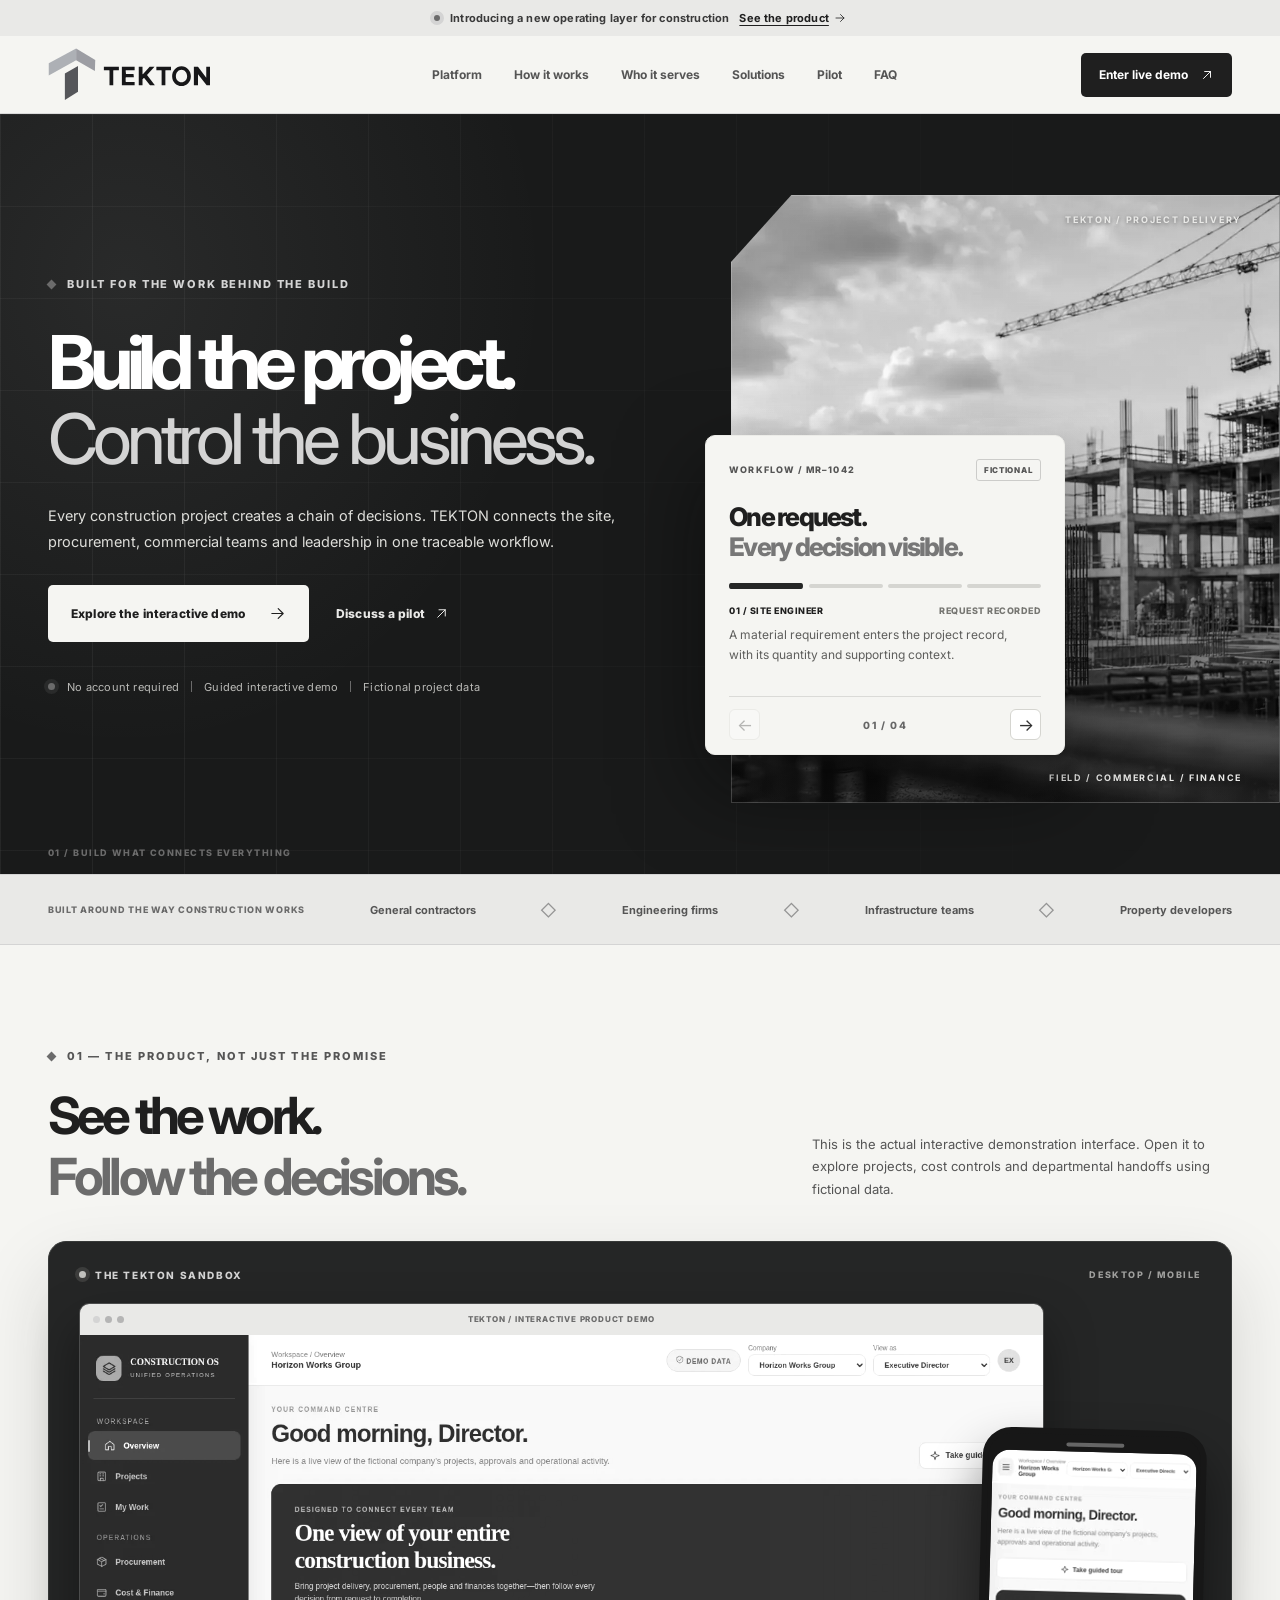
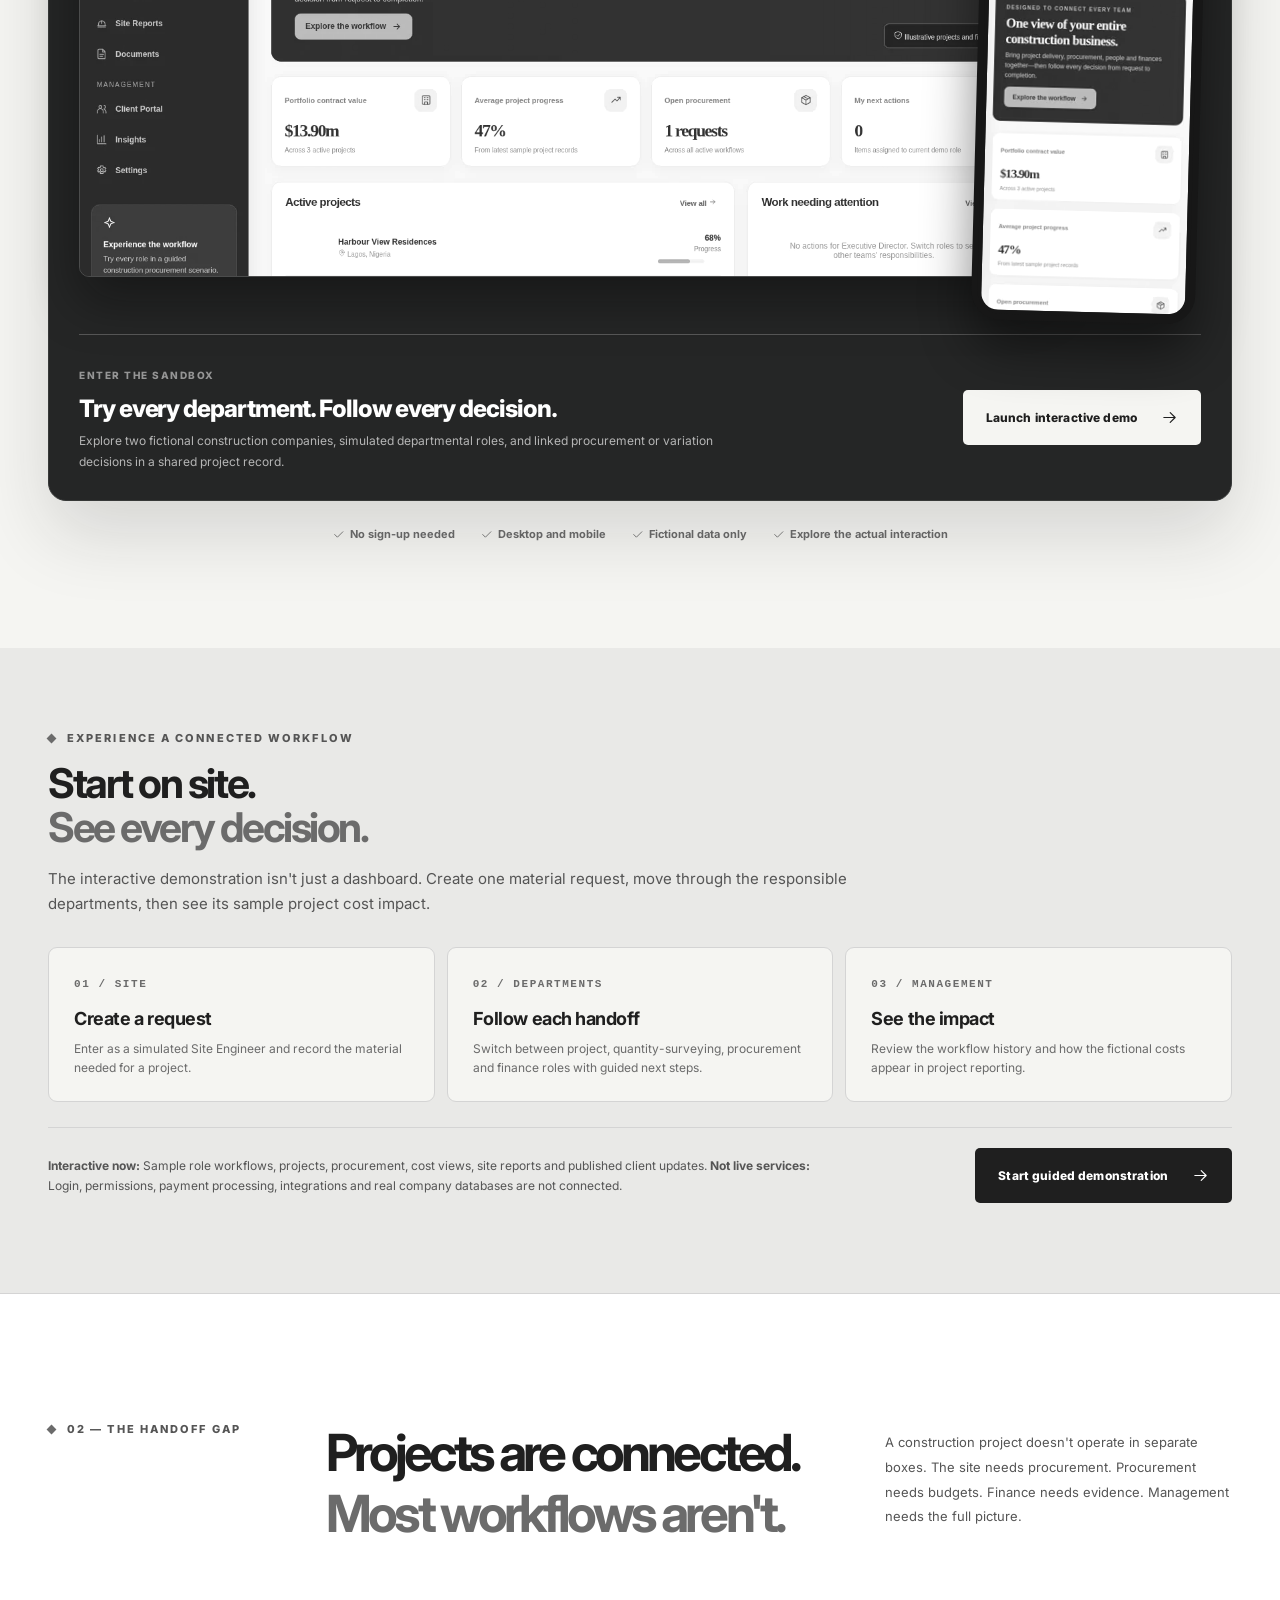
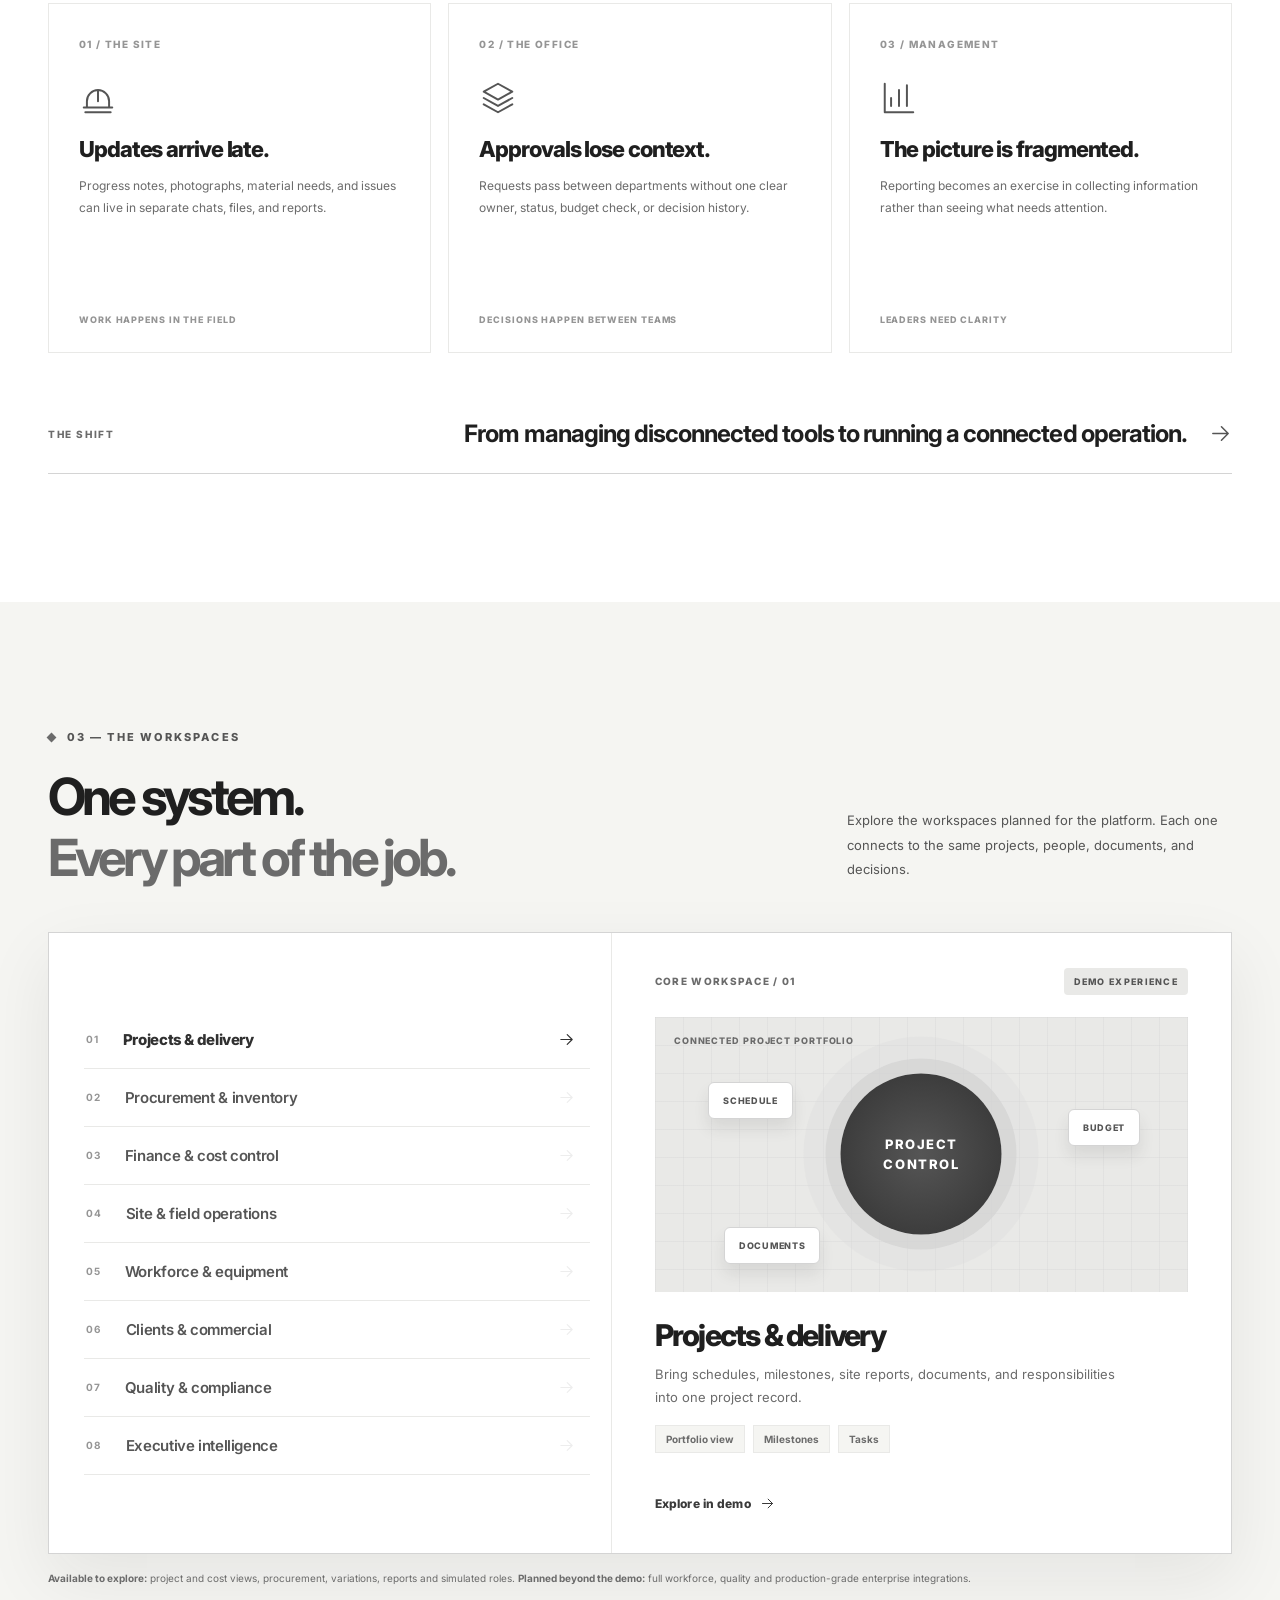
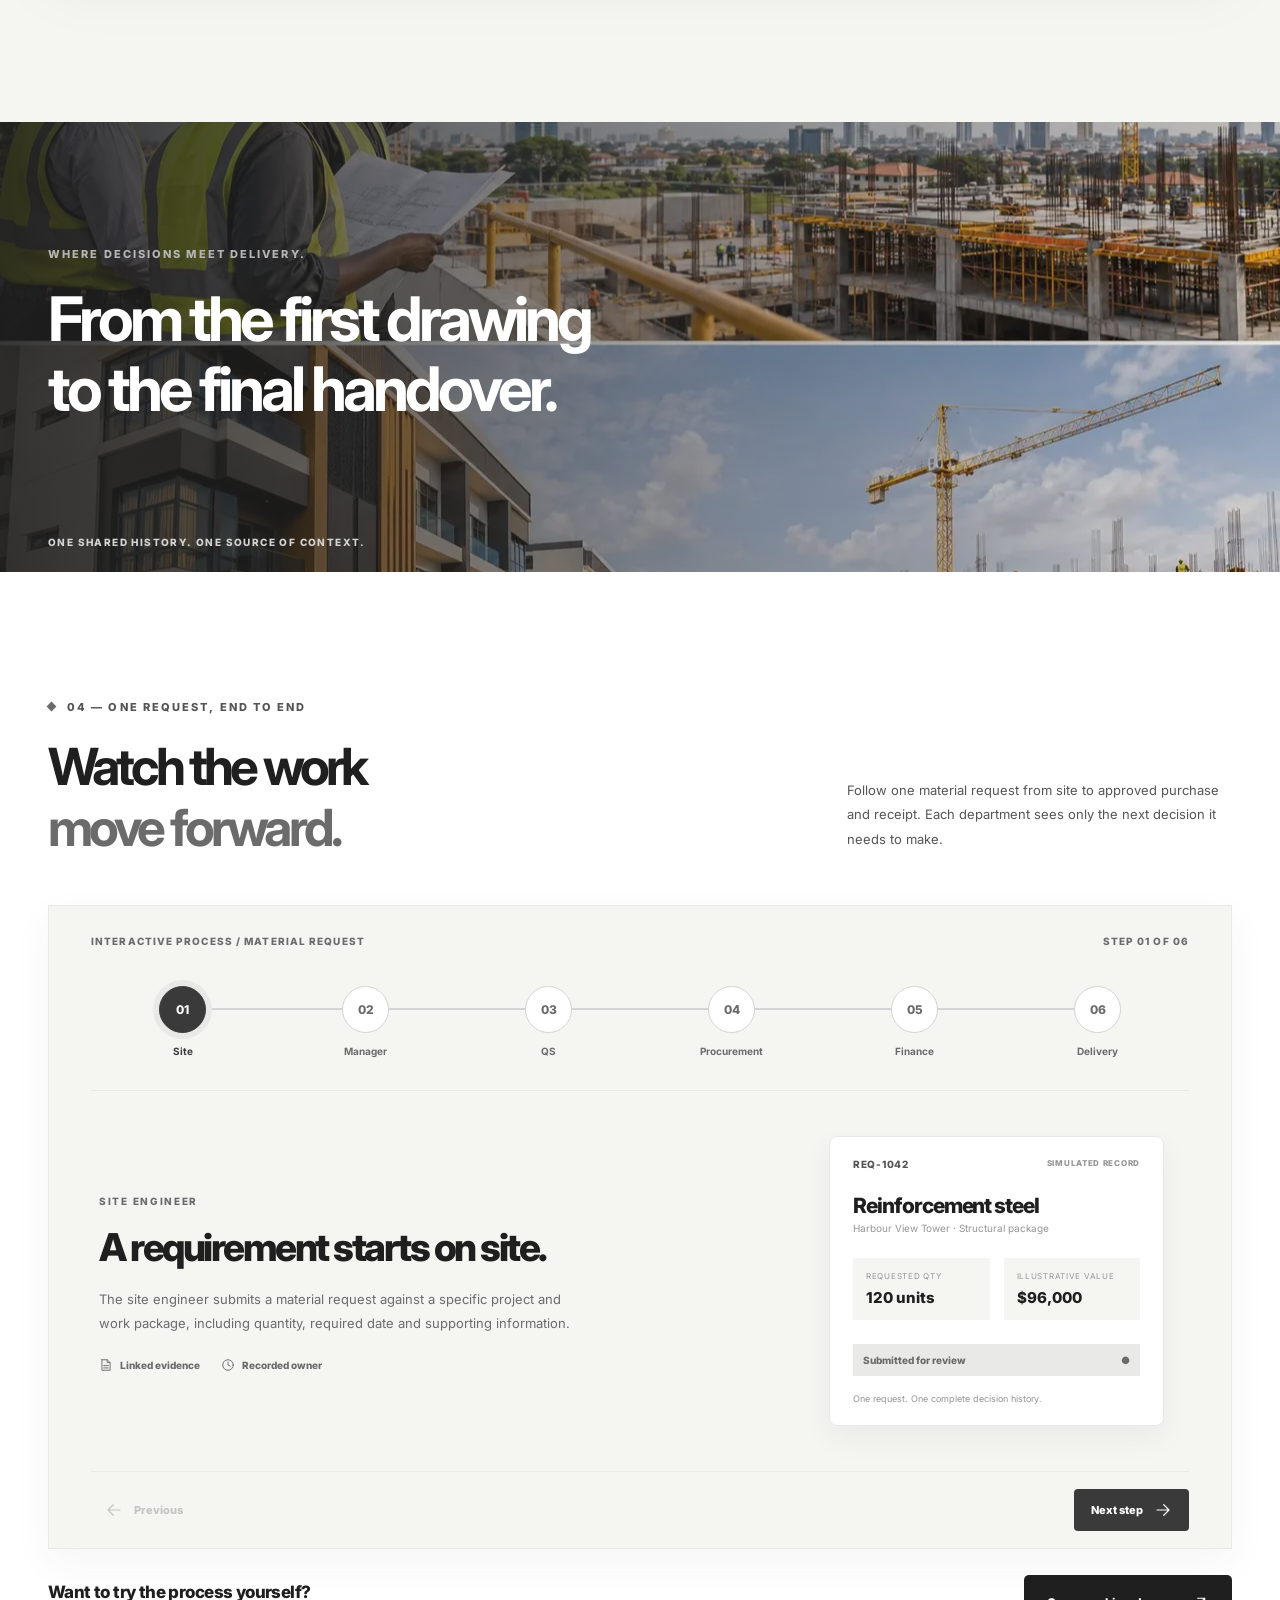
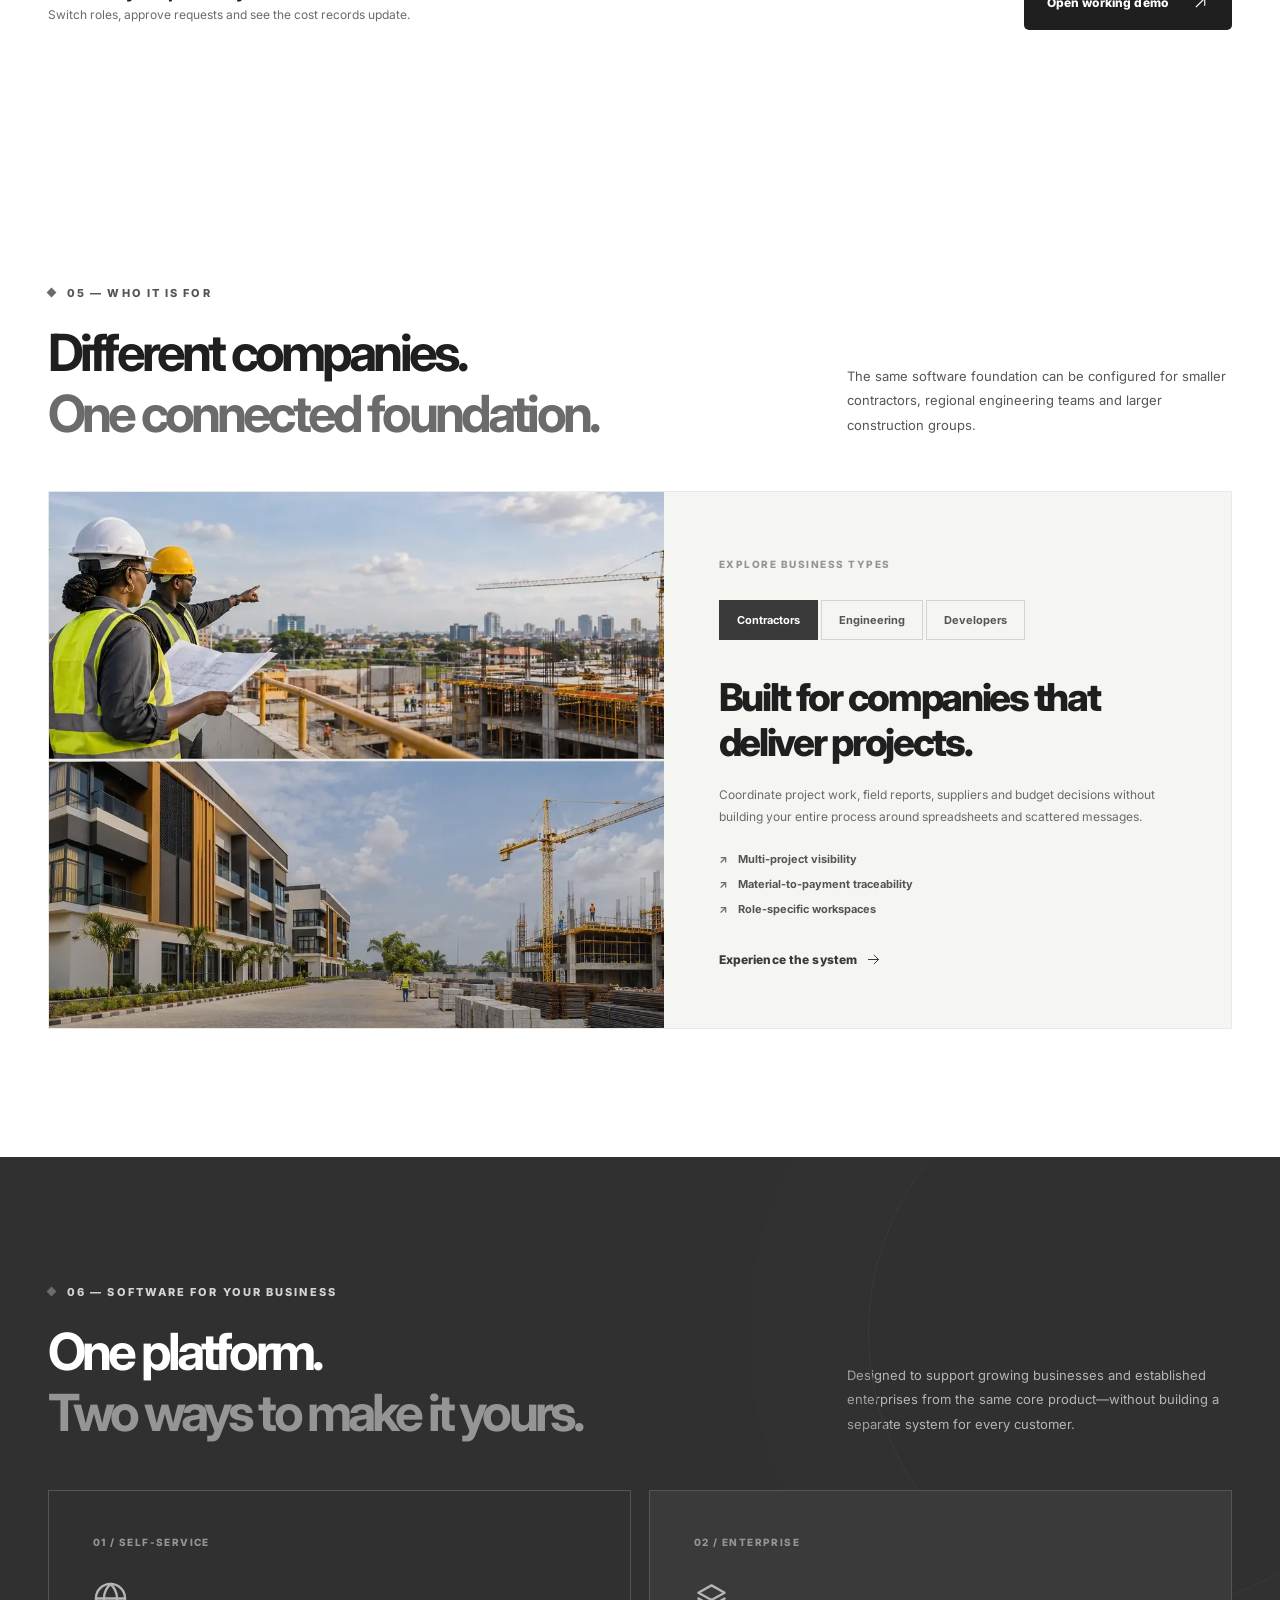
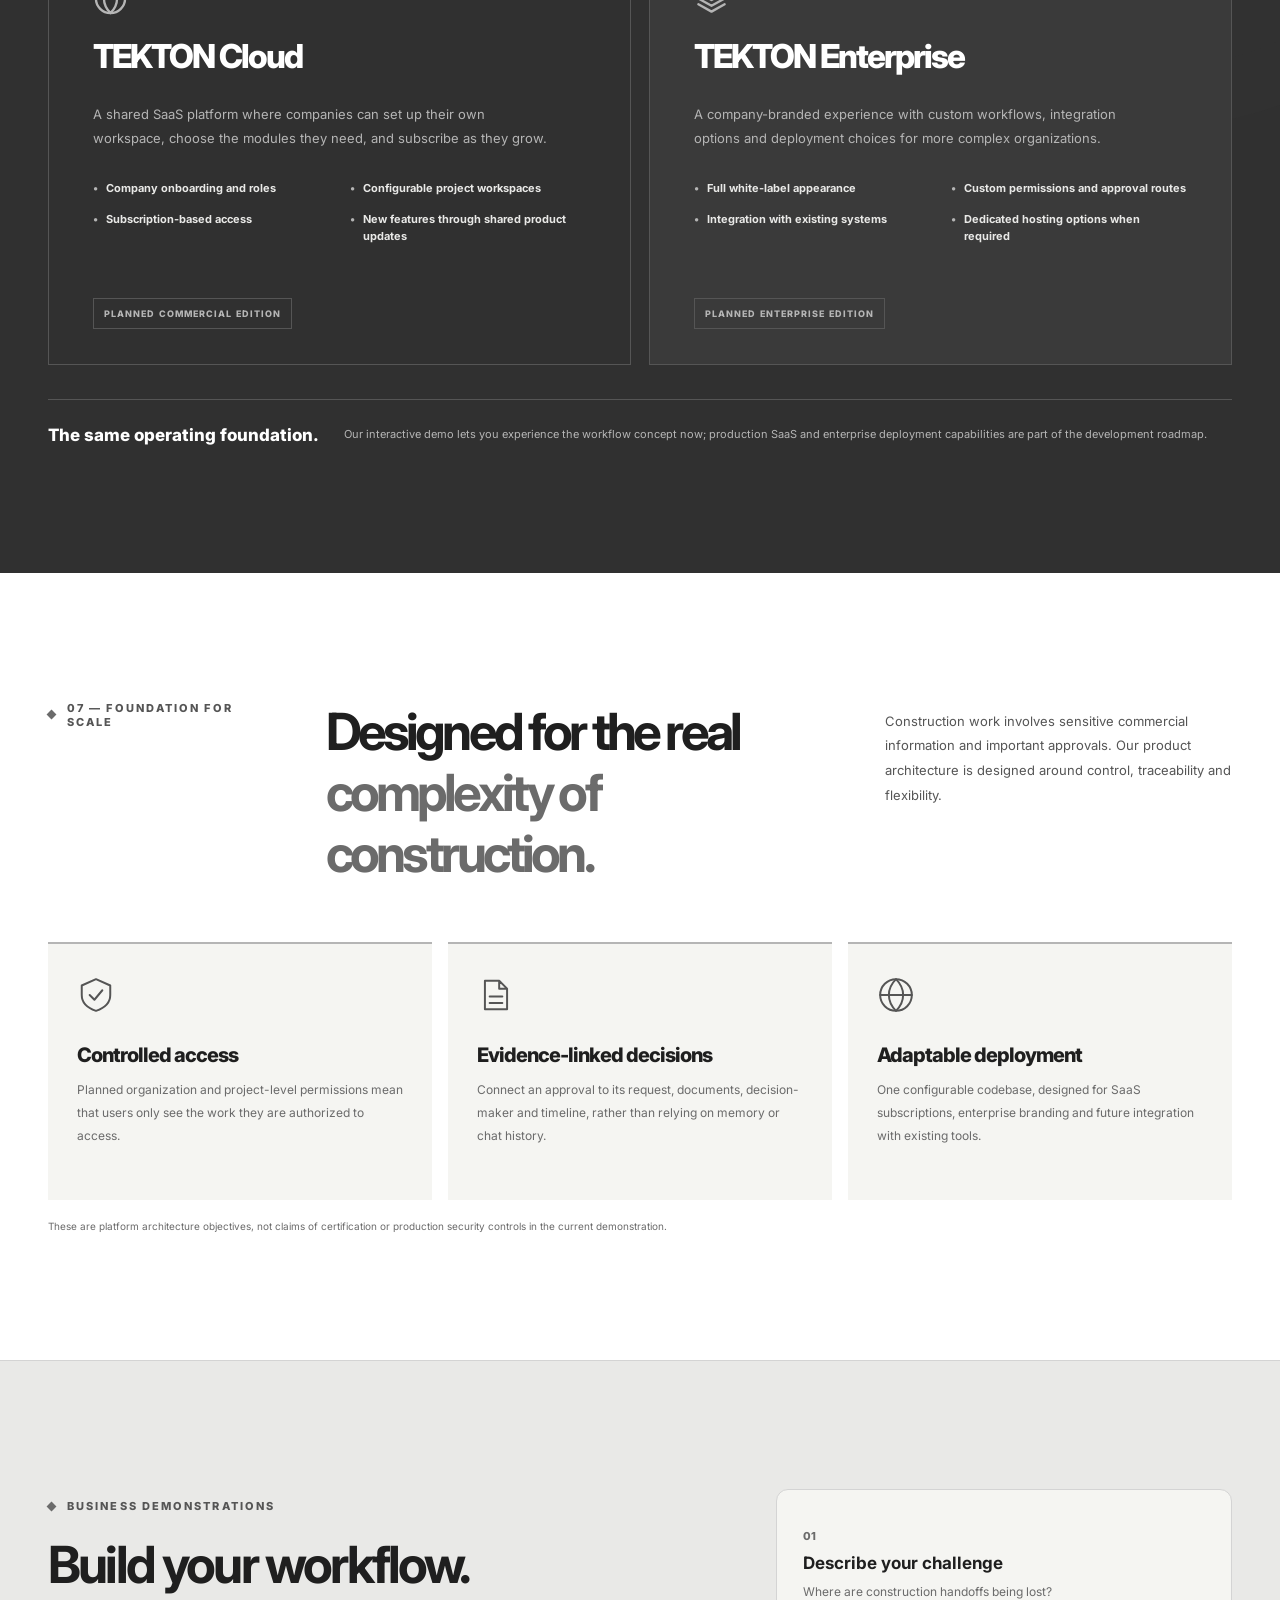
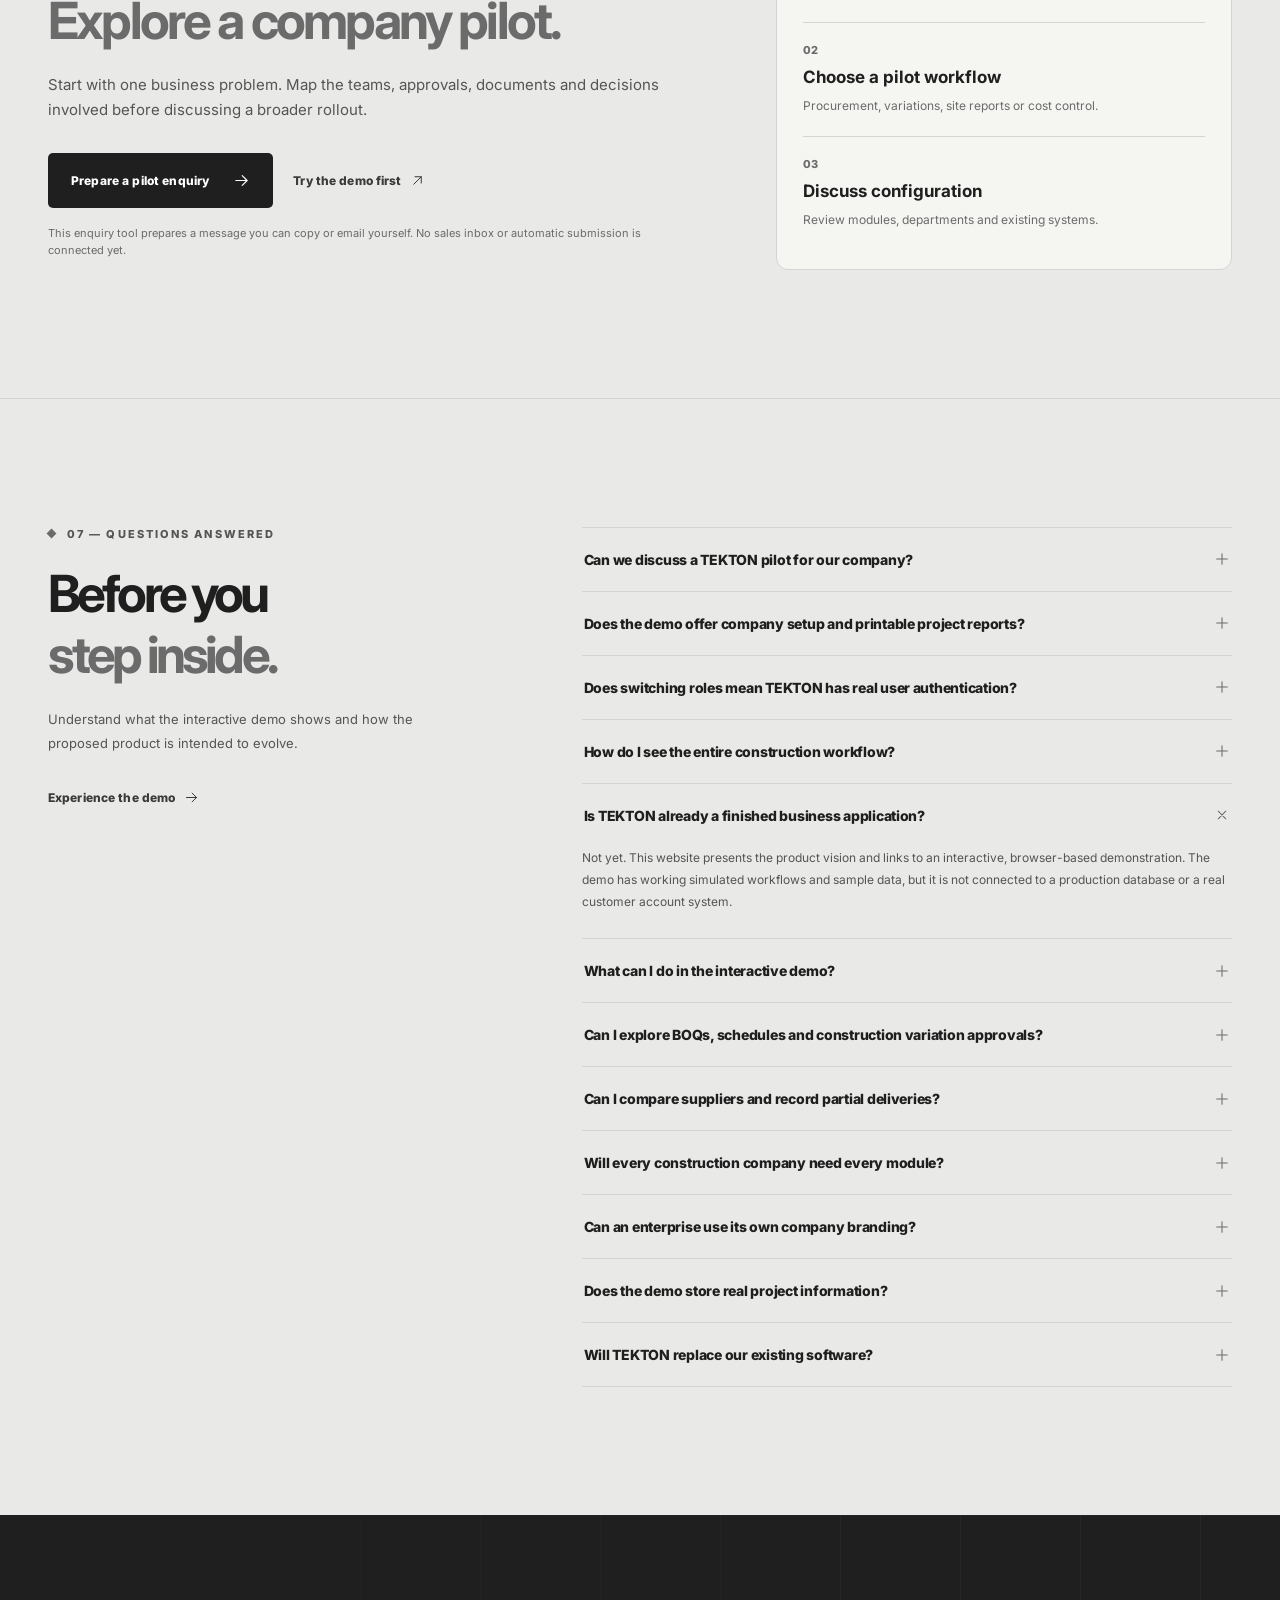
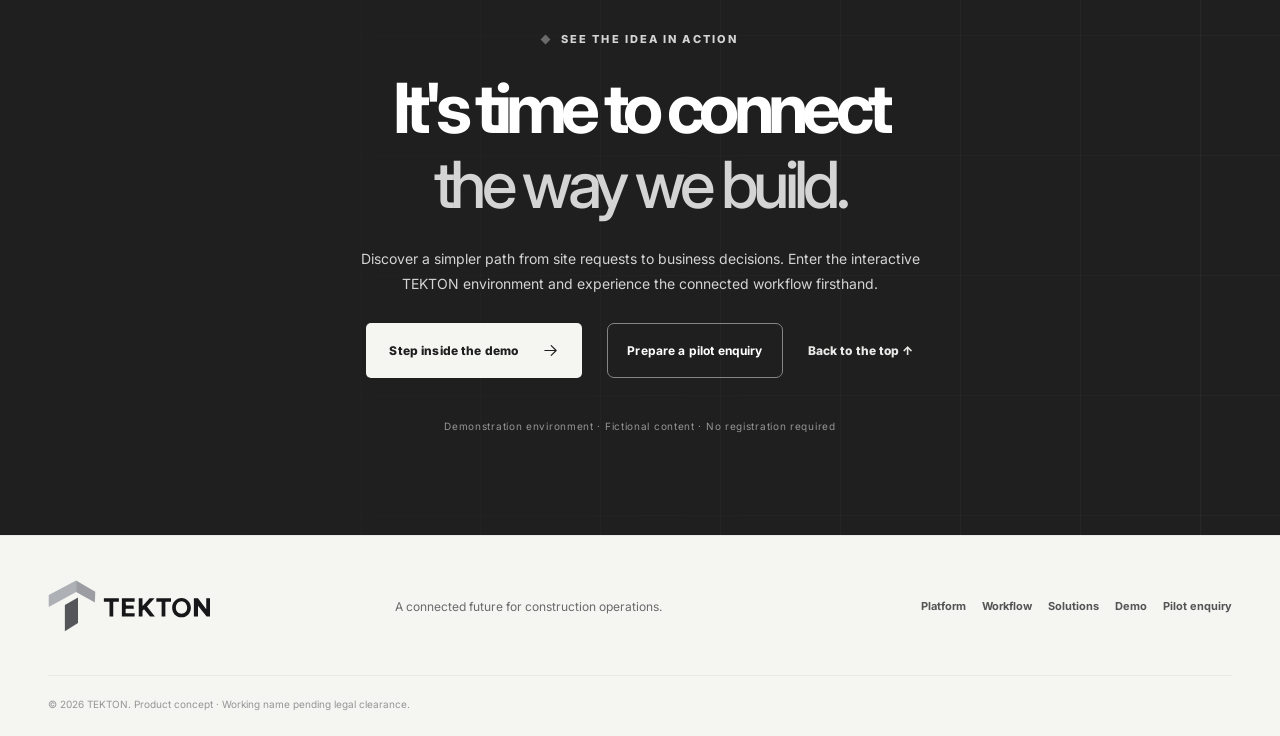
==== commit 4ae6a97b: "Apply refined construction editorial layout, adaptive device presentation and subtle motion" ====
--- a/index.html
+++ b/index.html
@@ -14,6 +14,7 @@
   <link href="https://fonts.googleapis.com/css2?family=Inter:wght@400;500;600;700;800&display=swap" rel="stylesheet"/>
   <link rel="stylesheet" href="brand/tokens/tekton.css"/>
   <link rel="stylesheet" href="styles.css"/>
+  <link rel="stylesheet" href="landing-v4.css"/>
 </head>
 <body>
   <a class="skip" href="#main">Skip to content</a>
--- a/landing-v4.css
+++ b/landing-v4.css
@@ -0,0 +1,166 @@
+/* TEKTON LANDING V4 — editorial construction narrative, approved brand unchanged.
+   Self-contained override layer. Existing demo, pilot and product app styles untouched. */
+:root{--v4-ink:#1F1F1F;--v4-graphite:#6B6B6B;--v4-ash:#D4D4D4;--v4-concrete:#F5F5F2}
+html{scroll-padding-top:90px}
+body{overflow-x:clip}
+.site-header{box-shadow:0 1px 0 #1F1F1F0B}
+.nav-cta{min-height:44px}
+.notice{font-weight:700;letter-spacing:.015em}
+.hero-section{min-height:760px;background:#191A1A;isolation:isolate}
+.hero-section:before{top:-310px;left:-300px;width:850px;height:950px;background:radial-gradient(ellipse,rgba(213,213,213,.085),transparent 70%)}
+.hero-grid{background-image:linear-gradient(to right,#D4D4D412 1px,transparent 1px),linear-gradient(to bottom,#D4D4D40E 1px,transparent 1px);background-size:92px 92px;mask-image:linear-gradient(to right,black 0%,transparent 92%)}
+.hero-content{min-height:760px;grid-template-columns:minmax(0,1.12fr) minmax(0,.88fr);gap:clamp(28px,3.1vw,70px)}
+.hero-copy{padding:95px 0 112px}
+.hero-copy .section-kicker{letter-spacing:.17em}
+.hero-copy h1{font-size:clamp(56px,5.8vw,96px);line-height:1.01;letter-spacing:-.084em;margin:34px 0 28px;max-width:850px}
+.hero-copy h1 em{display:inline-block;font-weight:450}
+.hero-copy>p{font-size:clamp(14px,1.13vw,17px);max-width:605px;line-height:1.78;margin-bottom:30px;color:#DEDEDA}
+.hero-actions{gap:27px}
+.hero-copy .btn{min-height:57px;padding:19px 23px}
+.hero-bottomline{margin-top:38px;flex-wrap:wrap;row-gap:9px;color:#BABAB7;letter-spacing:.02em}
+.hero-scroll-cue{display:inline-flex;align-items:center;gap:13px;margin-top:52px;font-size:10px;font-weight:800;letter-spacing:.18em;color:#B9B9B6;border-bottom:1px solid #777;padding-bottom:11px}
+.hero-scroll-cue svg{width:14px;height:14px;transform:rotate(90deg);transition:transform .25s}
+.hero-scroll-cue:hover svg{transform:rotate(90deg) translateX(3px)}
+.hero-art{height:630px;margin:0;align-self:center;min-width:0}
+.hero-photo{inset:16px -48px 6px 0;filter:grayscale(1) contrast(1.11);background-position:center 40%;clip-path:polygon(11% 0,100% 0,100% 100%,0 100%,0 11%)}
+.hero-photo:before{content:"";position:absolute;inset:0;background:linear-gradient(180deg,#17171919,transparent 43%,#17171944);pointer-events:none}
+.hero-coordinate.top{right:-10px;top:35px}.hero-coordinate.bottom{right:-10px;bottom:26px}
+.hero-interface{left:-18px;bottom:54px;width:min(360px,95%);padding:23px 23px 14px;background:#F5F5F2;border-radius:10px;border:1px solid #ECECE8;box-shadow:0 32px 85px #06060688}
+.interface-top{display:flex;align-items:center;gap:8px}
+.mini-badge{letter-spacing:.12em;font-size:9px;color:#555}
+.interface-live{margin-left:auto;border:1px solid #CCCCCA;border-radius:3px;padding:5px 7px;font-size:8px;font-weight:850;letter-spacing:.09em;white-space:nowrap}
+.interface-title{font-size:clamp(24px,2vw,30px);line-height:1.18;letter-spacing:-.07em;margin:21px 0 22px}
+.interface-title span{color:#777}
+.hero-stage-track{display:grid;grid-template-columns:repeat(4,minmax(0,1fr));gap:5px;margin:0 0 17px}
+.hero-stage-track span{height:4px;display:block;background:#D5D5D1;border-radius:5px;transition:background .3s,transform .3s;transform-origin:left}
+.hero-stage-track span.complete{background:#858583}
+.hero-stage-track span.active{background:#252626;transform:scaleY(1.5)}
+.hero-stage-meta{display:flex;justify-content:space-between;gap:8px;font-size:9px;font-weight:800;letter-spacing:.055em}
+.hero-stage-meta span:last-child{color:#767672;text-align:right}
+.hero-stage-description{color:#5E5E5C!important;font-size:12px!important;line-height:1.64!important;min-height:58px;max-width:300px;margin:9px 0 13px}
+.hero-stage-controls{display:flex;align-items:center;justify-content:space-between;border-top:1px solid #DADAD7;padding-top:12px}
+.hero-stage-controls button{width:31px;height:31px;border:1px solid #D5D5D0;background:#FFFFFF;color:#303030;border-radius:6px;display:grid;place-items:center;font-size:17px;transition:transform .2s,background .2s}
+.hero-stage-controls button:hover:not(:disabled){transform:translateY(-2px);background:#E8E8E4}
+.hero-stage-controls button:disabled{opacity:.32;cursor:not-allowed}
+.hero-stage-controls span{font-size:10px;font-weight:800;letter-spacing:.17em;color:#666}
+.hero-edge-label{bottom:16px;letter-spacing:.16em}
+.sector-bar{background:#E9E9E7;border-block:1px solid #D4D4D4;color:#353535}
+.sector-inner{min-height:69px}
+.sector-inner span:first-child{font-weight:800}
+.experience-section{padding-top:104px;padding-bottom:107px;background:var(--v4-concrete)}
+.experience-section .section-header{margin-bottom:34px}
+.experience-section .section-header>p{max-width:420px;line-height:1.75}
+.experience-frame{position:relative;padding:27px 30px 28px;background:#252626;border:1px solid #373938;border-radius:18px;box-shadow:0 32px 72px #1F1F1F25}
+.experience-screen-label{display:flex;gap:9px;align-items:center;color:#D4D4D4;font-size:10px;letter-spacing:.16em;font-weight:800;padding:0 0 22px}
+.experience-screen-label>span:last-child{margin-left:auto;color:#9F9F9D;font-size:9px}
+.experience-status-dot{height:7px;width:7px;border-radius:50%;background:#C1C1BE;box-shadow:0 0 0 4px #C1C1BE26;flex-shrink:0}
+.experience-devices{position:relative;min-height:0;padding:0 0 19px}
+.experience-devices .frame-window{position:relative;width:86%;max-width:none;margin:0;box-shadow:0 24px 50px #05050566;border:1px solid #AAAAAA4A;border-radius:10px;z-index:1}
+.experience-devices .frame-window img{display:block;width:100%;height:auto;max-height:none;aspect-ratio:auto}
+.experience-phone{position:absolute;z-index:3;right:0;bottom:-26px;width:20%;max-width:226px;min-width:145px;border:6px solid #171717;border-radius:29px;background:#171717;box-shadow:0 28px 50px #00000077;overflow:hidden;padding:17px 4px 4px;transform:rotate(1.5deg);transition:transform .4s}
+.experience-phone:hover{transform:translateY(-8px) rotate(0deg)}
+.experience-phone img{width:100%;height:auto;max-height:460px;object-fit:cover;object-position:top;border-radius:17px;display:block}
+.phone-speaker{position:absolute;top:8px;left:50%;transform:translateX(-50%);width:27%;height:4px;border-radius:4px;background:#666}
+.experience-frame .experience-note{position:relative;z-index:2;margin-top:38px;border-top:1px solid #555; padding-top:28px}
+.experience-note strong{font-size:clamp(19px,2vw,24px);letter-spacing:-.045em}
+.experience-note p{max-width:650px}
+.experience-chips{margin-top:26px}
+.demo-clarity{padding-top:83px;padding-bottom:90px;background:#E9E9E7;border-top:0;border-bottom:1px solid #D4D4D4}
+.demo-clarity .container{display:grid;grid-template-columns:1fr}
+.demo-clarity h2{font-size:clamp(32px,3.2vw,51px);margin:16px 0}
+.demo-clarity-lead{font-size:15px;max-width:800px;margin:0;line-height:1.7}
+.demo-clarity-grid{margin-top:30px;gap:12px}
+.demo-clarity-grid article{background:#F5F5F2;border:1px solid #D4D4D4;padding:23px 25px;border-radius:9px}
+.demo-clarity-grid article>span{font-family:ui-monospace,SFMono-Regular,Consolas,monospace}
+.demo-clarity-grid h3{margin:17px 0 10px;font-size:18px}
+.demo-clarity-grid p{font-size:12px}
+.demo-clarity-footer{padding-top:20px;border-top:1px solid #D4D4D4}
+.demo-clarity-footer p{max-width:790px}
+.story-section{background:#FFFFFF}
+.platform-section{background:#F5F5F2}
+.platform-section .section-header{margin-bottom:44px}
+.platform-browser{box-shadow:0 25px 65px #1F1F1F13;border:1px solid #D4D4D4}
+.module-tab{transition:background .22s,border-color .22s}
+.module-tab:focus-visible{position:relative;z-index:1}
+.workflow-section{background:#FFFFFF}
+.fullbleed-photo{min-height:400px}
+.final-cta .btn-pilot{min-height:55px}
+@media (min-width:1200px){
+ .hero-content{gap:46px}
+ .hero-copy{max-width:760px}
+ .hero-interface{left:-26px}
+}
+@media (max-width:1100px){
+ .hero-content{gap:20px}
+ .hero-copy h1{font-size:clamp(49px,5.3vw,69px)}
+ .hero-art{height:560px}
+ .hero-interface{width:min(310px,96%);left:-40px;padding:18px 18px 12px}
+ .hero-stage-description{min-height:62px}
+ .experience-phone{width:24%}
+}
+@media (max-width:940px){
+ .hero-content{grid-template-columns:1.07fr .93fr;gap:15px;min-height:690px}
+ .hero-copy{padding:72px 0}
+ .hero-copy>p{font-size:13px}
+ .hero-art{height:550px}
+ .hero-interface{left:-32px}
+ .experience-section{padding-top:85px;padding-bottom:90px}
+ .experience-frame{padding:23px}
+ .experience-devices .frame-window{width:88%}
+ .experience-phone{width:25%}
+}
+@media (max-width:700px){
+ .hero-section{min-height:0}
+ .hero-content{display:flex;flex-direction:column;gap:0;min-height:0}
+ .hero-copy{width:100%;padding:63px 0 36px}
+ .hero-copy h1{font-size:clamp(44px,9.4vw,65px);line-height:1.05;letter-spacing:-.075em}
+ .hero-copy>p{font-size:14px;line-height:1.72}
+ .hero-copy .btn{min-height:54px}
+ .hero-bottomline{margin-top:28px;font-size:10px}
+ .hero-scroll-cue{margin-top:31px}
+ .hero-art{height:470px;width:100%;margin:5px 0 18px;align-self:auto}
+ .hero-photo{inset:0 -19px 0 39px}
+ .hero-interface{width:min(315px,calc(100vw - 52px));left:0;bottom:24px;box-shadow:0 14px 45px #00000066;padding:17px 18px 12px}
+ .interface-title{font-size:23px;margin:16px 0}
+ .hero-stage-description{font-size:11px!important;min-height:46px;margin:8px 0 8px}
+ .hero-coordinate.top{right:0;top:16px}.hero-coordinate.bottom{right:0;bottom:9px}
+ .hero-edge-label{display:none}
+ .sector-inner{justify-content:flex-start;gap:12px;overflow-x:auto;flex-wrap:nowrap;white-space:nowrap;padding:14px 0;scrollbar-width:none}
+ .sector-inner::-webkit-scrollbar{display:none}
+ .sector-inner span:first-child{width:auto}
+ .sector-inner span{font-size:11px}
+ .experience-section{padding-top:71px;padding-bottom:80px}
+ .experience-frame{padding:16px 14px 21px;border-radius:14px}
+ .experience-screen-label{font-size:9px;letter-spacing:.1em;padding-bottom:14px}
+ .experience-devices{padding-bottom:0}
+ .experience-devices .frame-window{width:100%}
+ .experience-phone{width:27%;min-width:88px;border-width:4px;padding:12px 3px 3px;border-radius:15px;right:-2px;bottom:-21px}
+ .experience-phone img{border-radius:8px}
+ .phone-speaker{height:2px;top:6px}
+ .experience-frame .experience-note{margin-top:41px;padding-top:23px;display:block}
+ .experience-note .btn{margin-top:18px}
+ .demo-clarity{padding-top:68px;padding-bottom:70px}
+ .demo-clarity .demo-clarity-grid{margin-top:23px}
+ .hero-section:before{opacity:.5}
+}
+@media (max-width:420px){
+ .hero-copy{padding-top:54px}
+ .hero-copy h1{font-size:clamp(42px,10.2vw,49px)}
+ .hero-actions .btn{width:100%;justify-content:center}
+ .hero-art{height:435px}
+ .hero-interface{width:min(290px,calc(100vw - 46px))}
+ .experience-note strong{font-size:19px}
+ .experience-chips{justify-content:flex-start}
+ .experience-screen-label>span:last-child{font-size:8px}
+}
+@media (prefers-reduced-motion:no-preference){
+ .hero-photo{animation:v4-enter-plan 1.2s cubic-bezier(.2,.8,.2,1) both}
+ .hero-stage-track span.active{animation:v4-stage-pulse 2.9s ease-in-out infinite}
+ .experience-status-dot{animation:v4-status-pulse 3.3s ease-in-out infinite}
+ .experience-devices .frame-window{transition:transform .5s ease,box-shadow .5s ease}
+ .experience-devices:hover .frame-window{transform:translateY(-3px);box-shadow:0 30px 70px #05050577}
+}
+@keyframes v4-enter-plan{from{opacity:.35;transform:scale(1.04)}to{opacity:1;transform:scale(1)}}
+@keyframes v4-stage-pulse{0%,100%{opacity:1}50%{opacity:.55}}
+@keyframes v4-status-pulse{0%,100%{box-shadow:0 0 0 4px #C1C1BE26}50%{box-shadow:0 0 0 9px #C1C1BE12}}
+@media (prefers-reduced-motion:reduce){.hero-photo,.hero-stage-track span,.experience-status-dot,.experience-phone{animation:none!important;transition:none!important}}
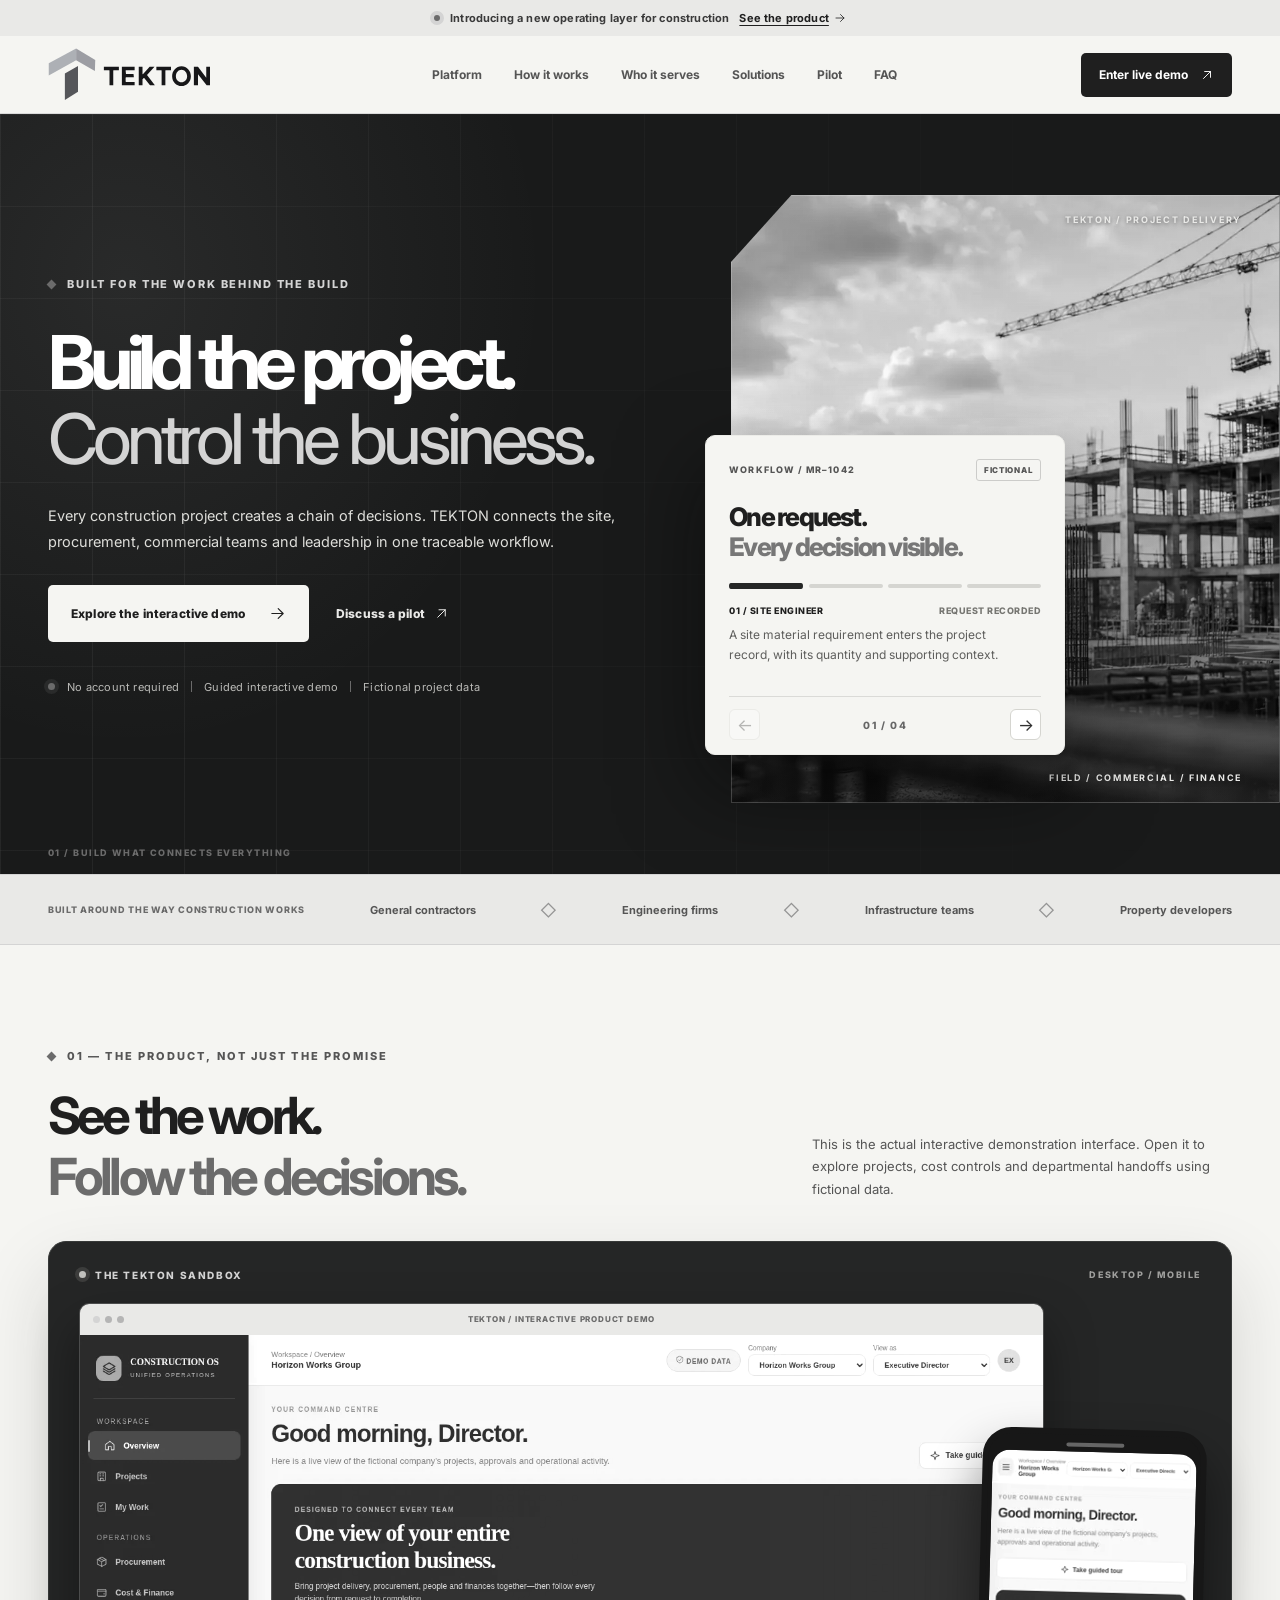
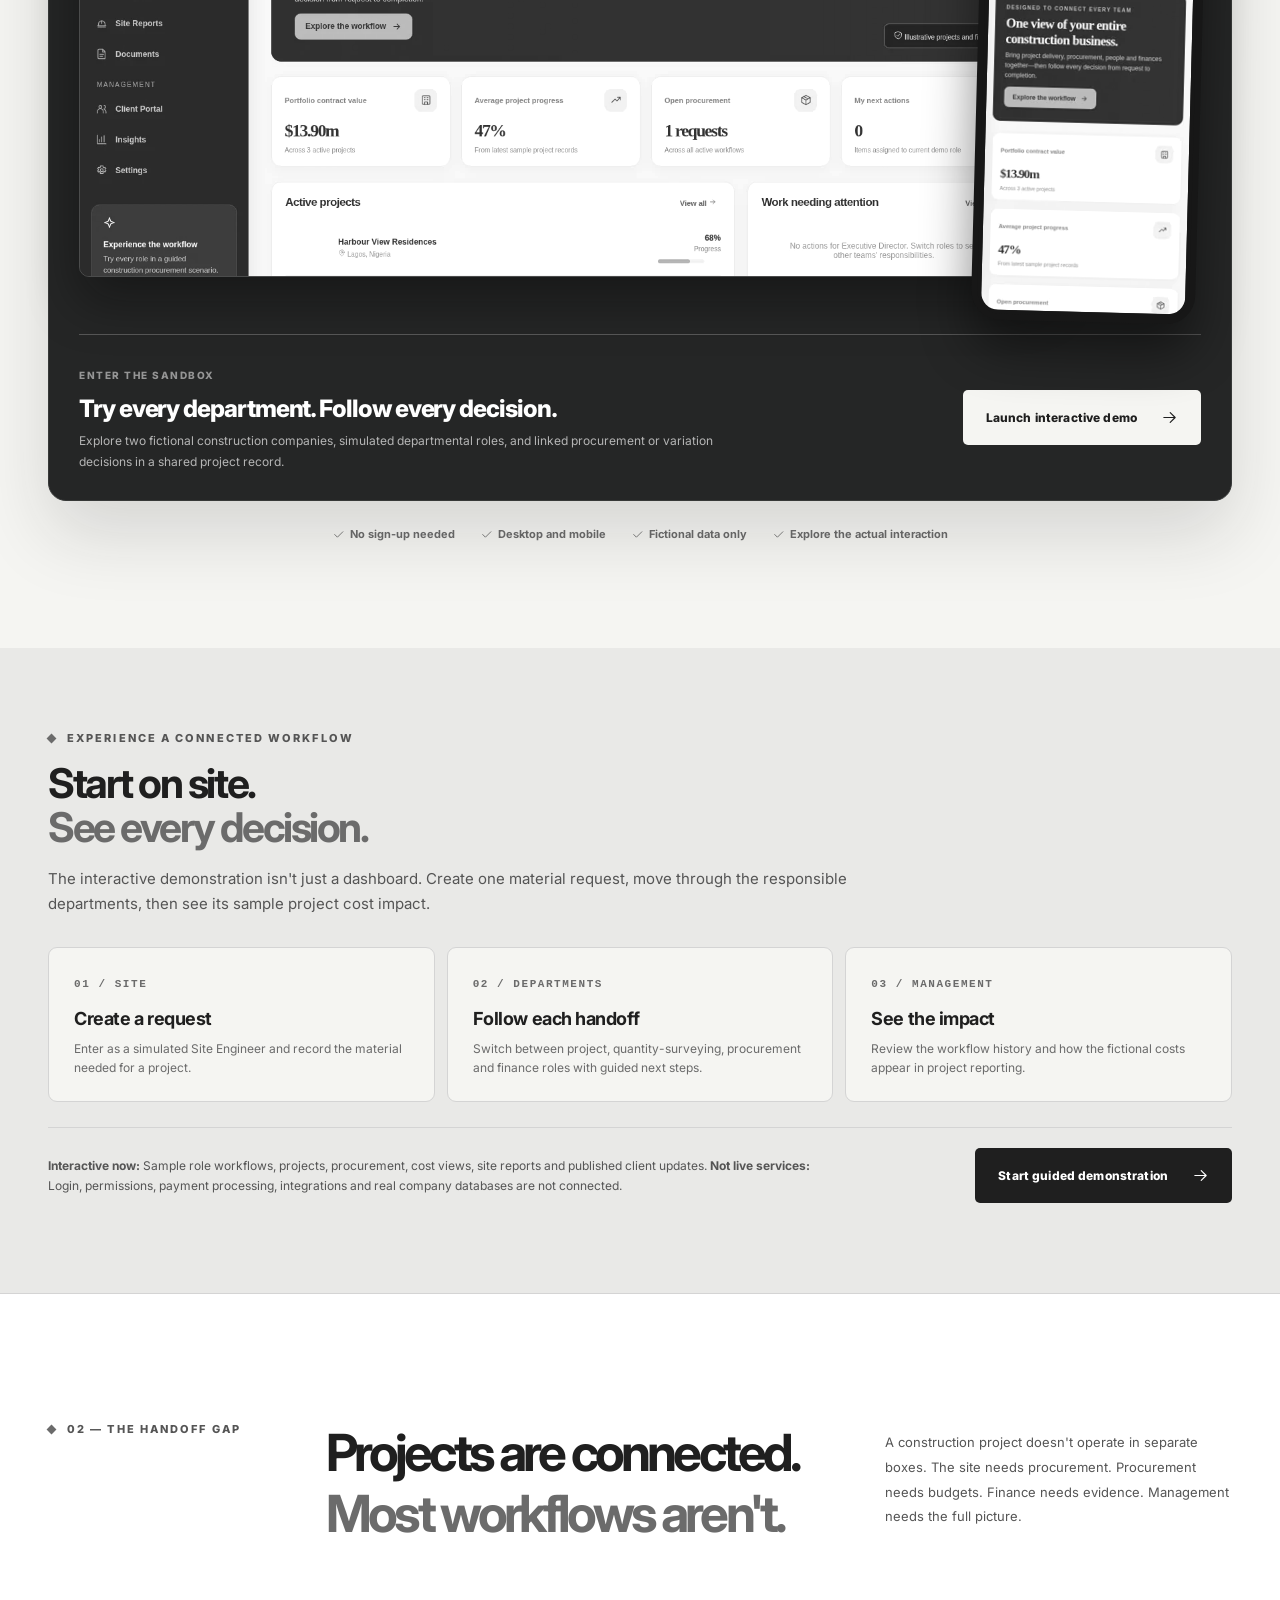
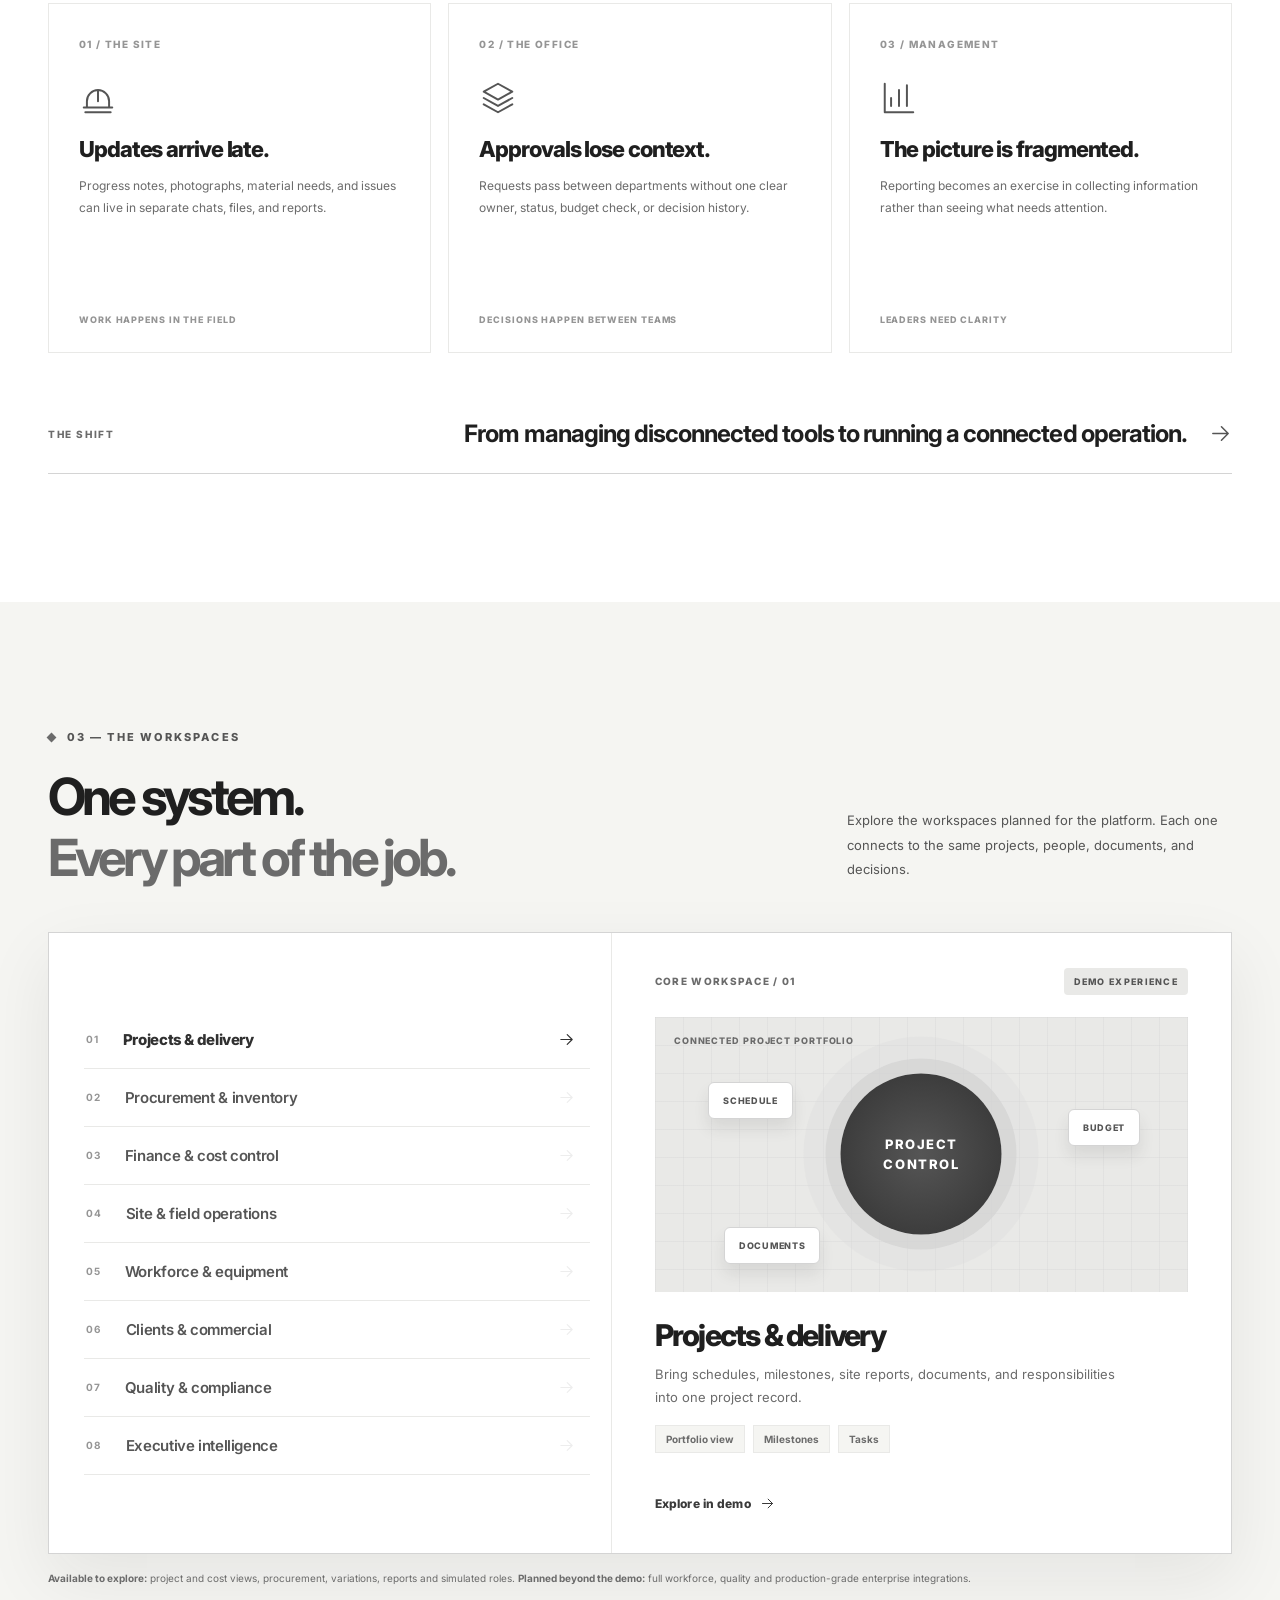
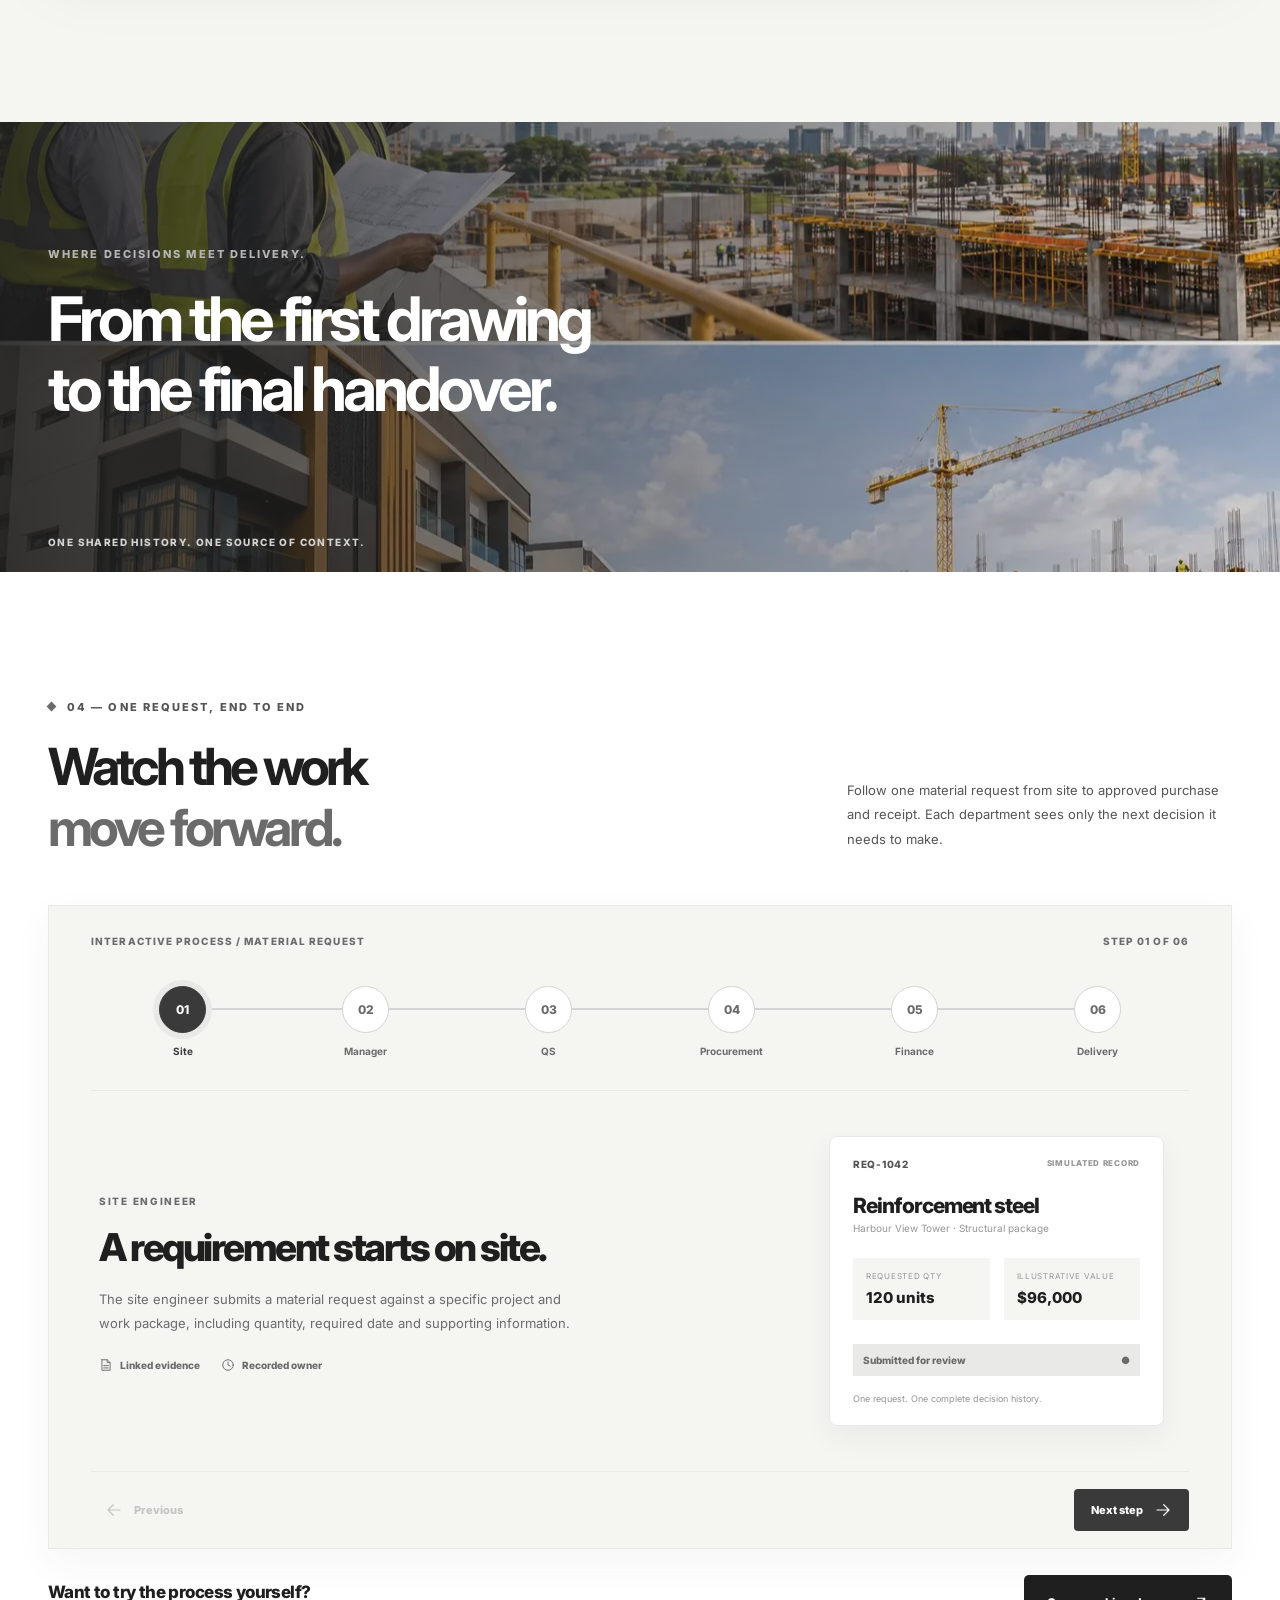
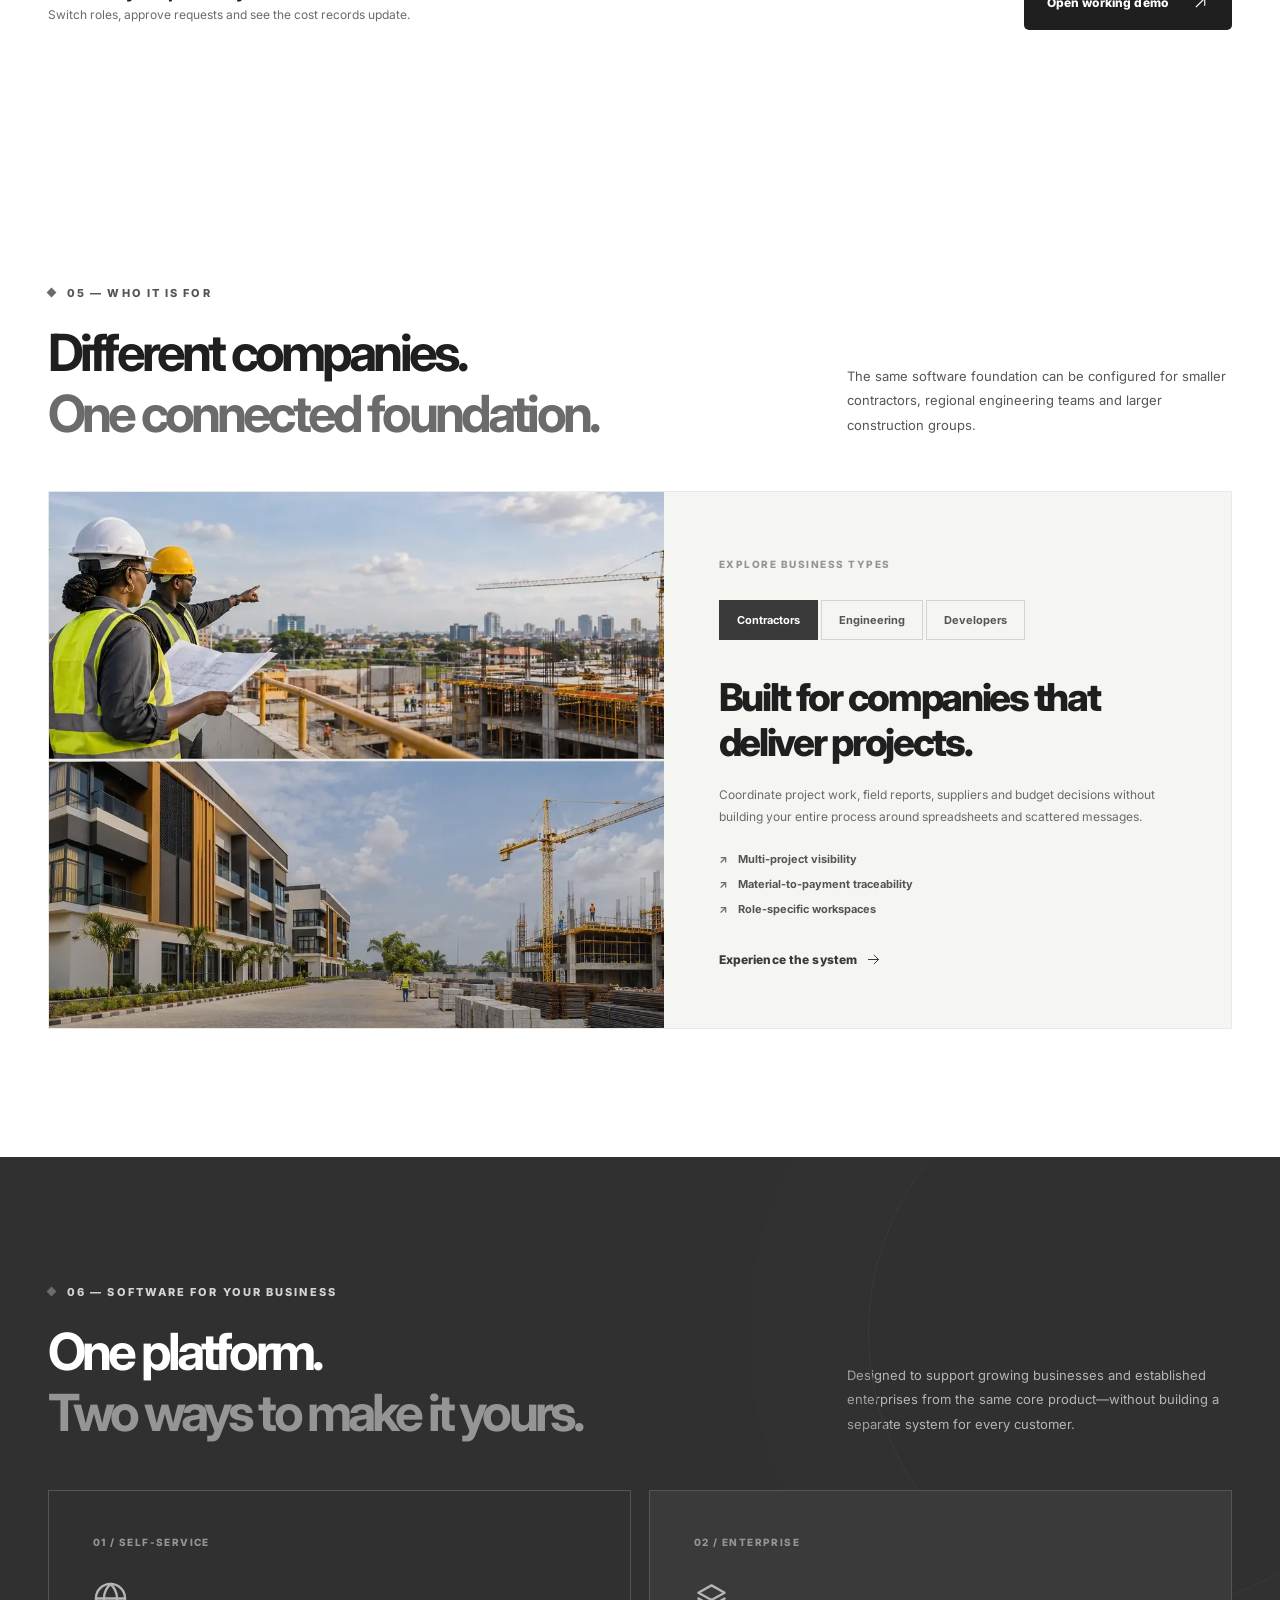
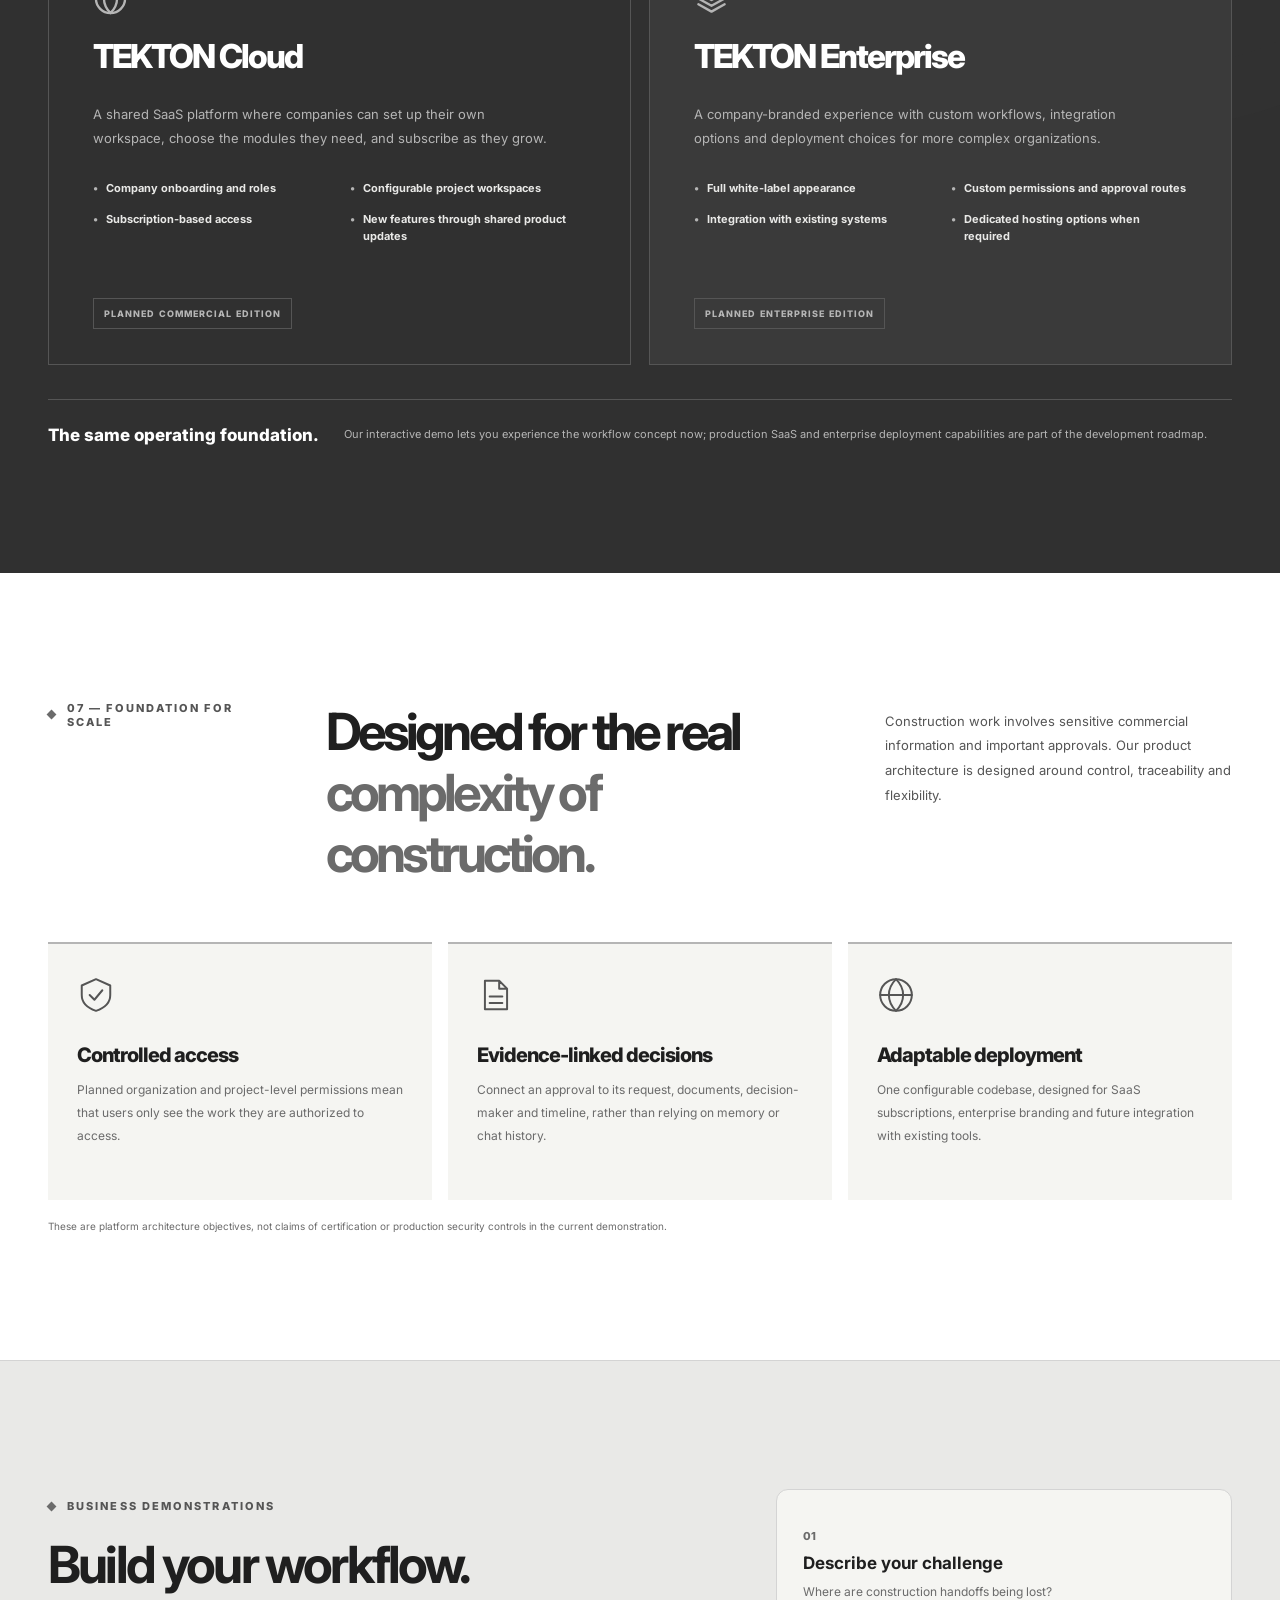
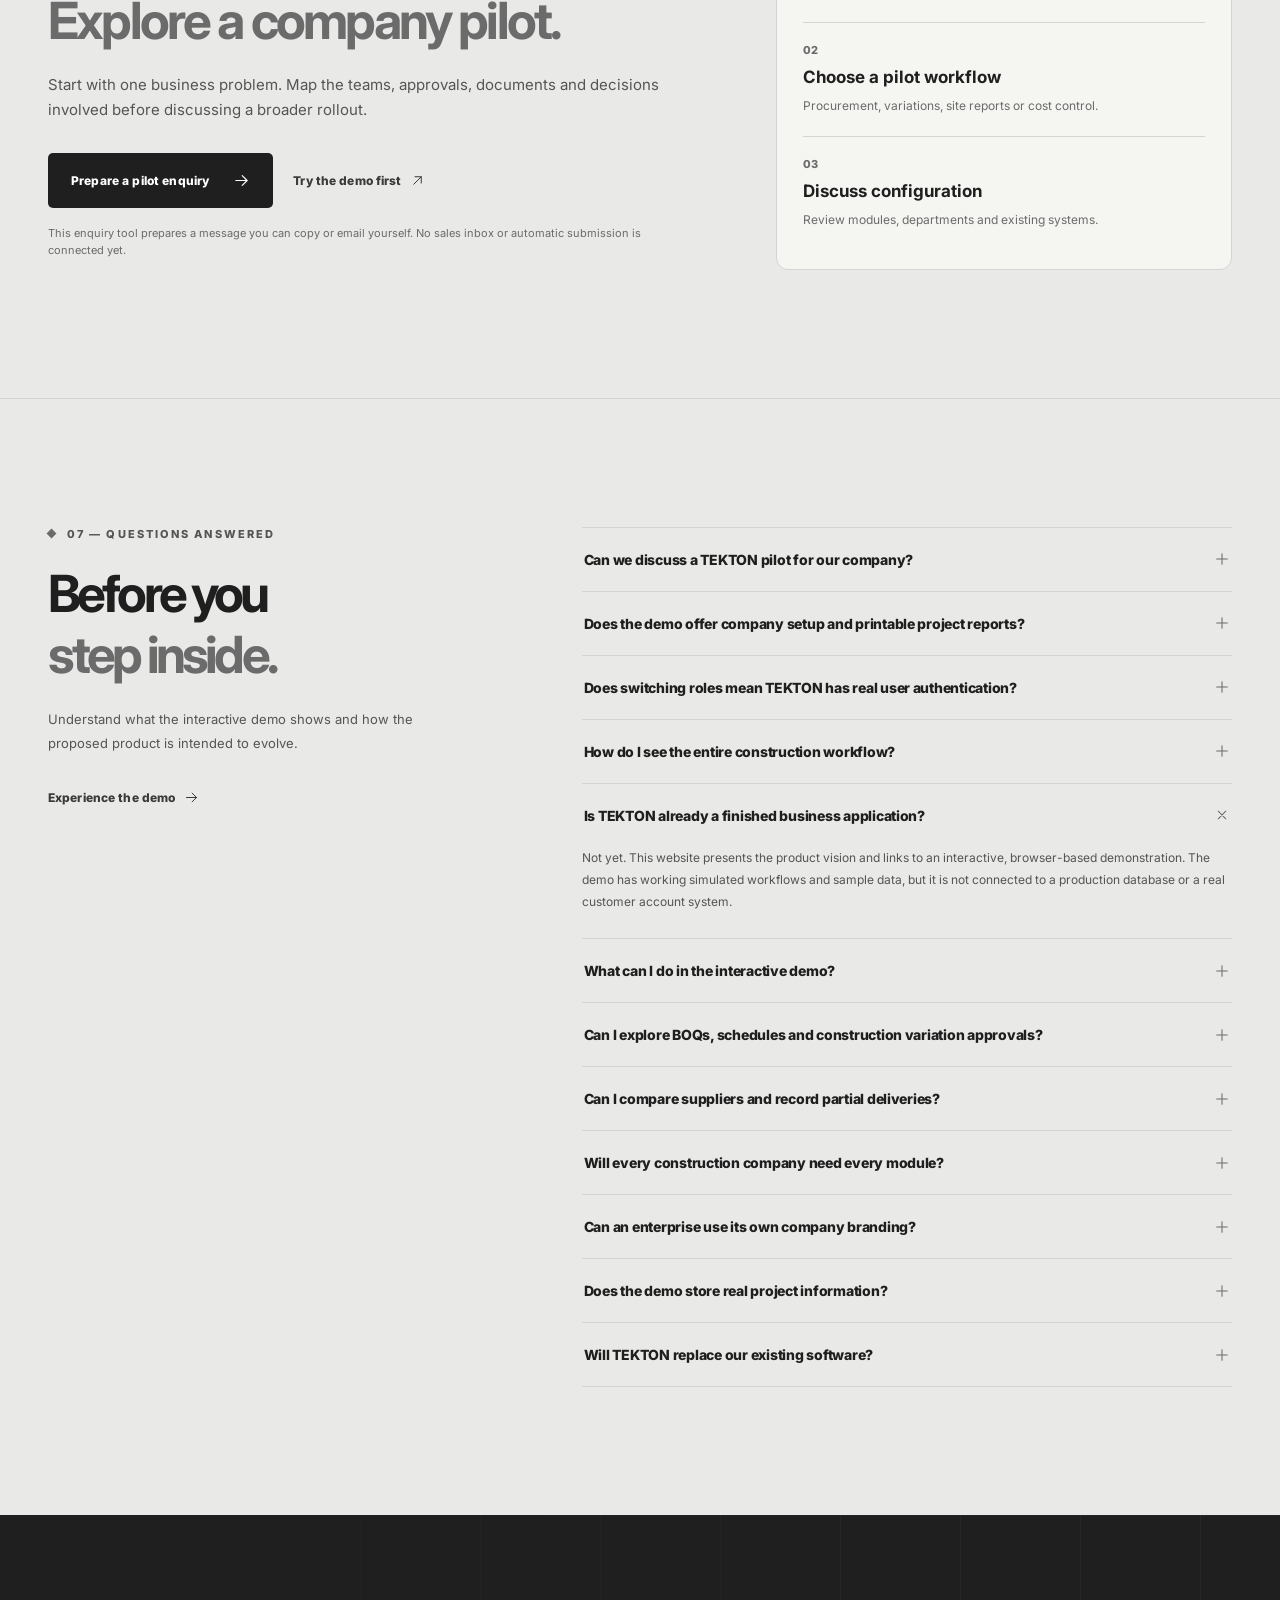
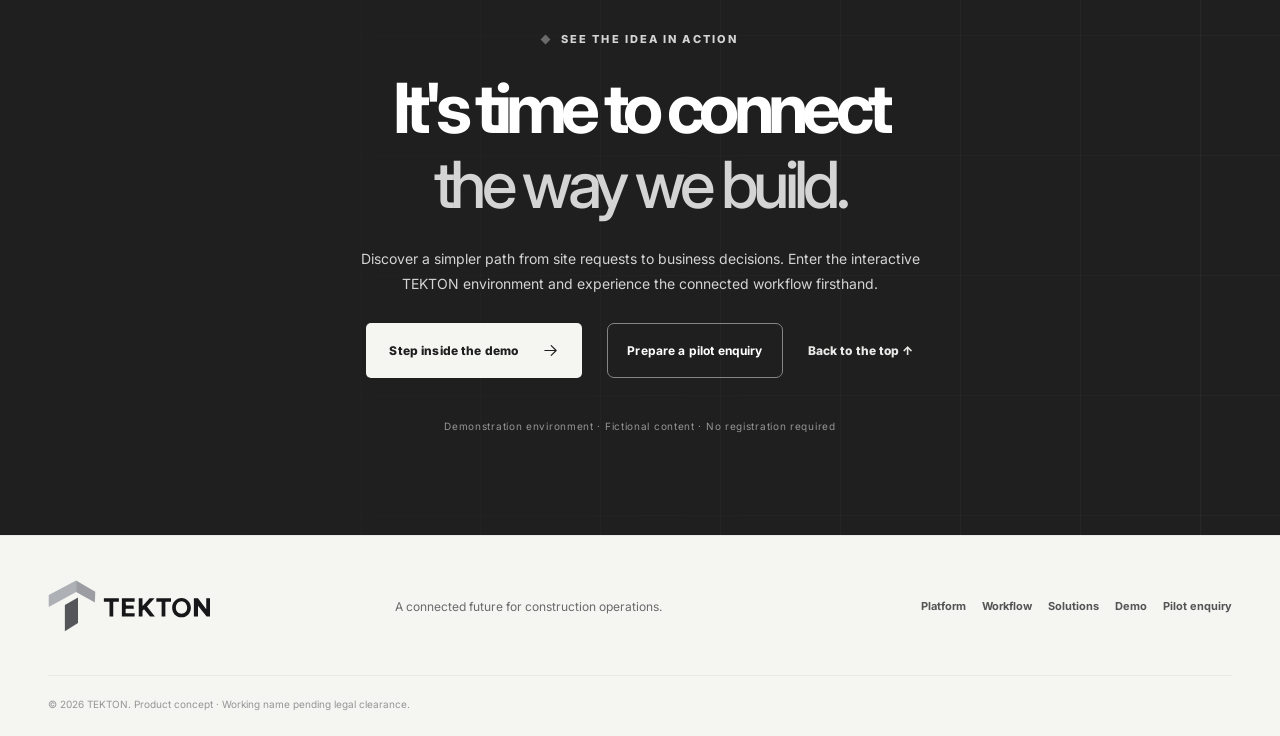
==== commit 63e9c180: "Make construction decision preview interactive, keyboard-friendly and mobile aware" ====
--- a/index.html
+++ b/index.html
@@ -110,5 +110,6 @@
   </main>
   <footer class="footer"><div class="container footer-layout"><a href="#top" class="brand" aria-label="TEKTON home"><img src="brand/logos/svg/tekton-primary-light.svg" alt="TEKTON" width="165" height="54" /></a><p>A connected future for construction operations.</p><div class="footer-links"><a href="#platform">Platform</a><a href="#workflow">Workflow</a><a href="#deploy">Solutions</a><a href="demo/index.html">Demo</a><a href="pilot/index.html">Pilot enquiry</a></div><div class="footer-small">© <span id="year">2026</span> TEKTON. Product concept · Working name pending legal clearance.</div></div></footer>
   <script src="main.js" defer></script>
+  <script src="landing-v4.js" defer></script>
 </body>
 </html>
--- a/landing-v4.css
+++ b/landing-v4.css
@@ -164,3 +164,7 @@
 @keyframes v4-stage-pulse{0%,100%{opacity:1}50%{opacity:.55}}
 @keyframes v4-status-pulse{0%,100%{box-shadow:0 0 0 4px #C1C1BE26}50%{box-shadow:0 0 0 9px #C1C1BE12}}
 @media (prefers-reduced-motion:reduce){.hero-photo,.hero-stage-track span,.experience-status-dot,.experience-phone{animation:none!important;transition:none!important}}
+
+/* Header breakpoint refinement after the earlier sprint overrides */
+@media(max-width:700px){.main-nav{top:69px;max-height:calc(100dvh - 69px);overflow-y:auto}.main-nav a{min-height:44px;display:flex;align-items:center}}
+@media(max-width:420px){.hero-scroll-cue{margin-top:23px}.sector-inner{width:calc(100% - 26px)}}
